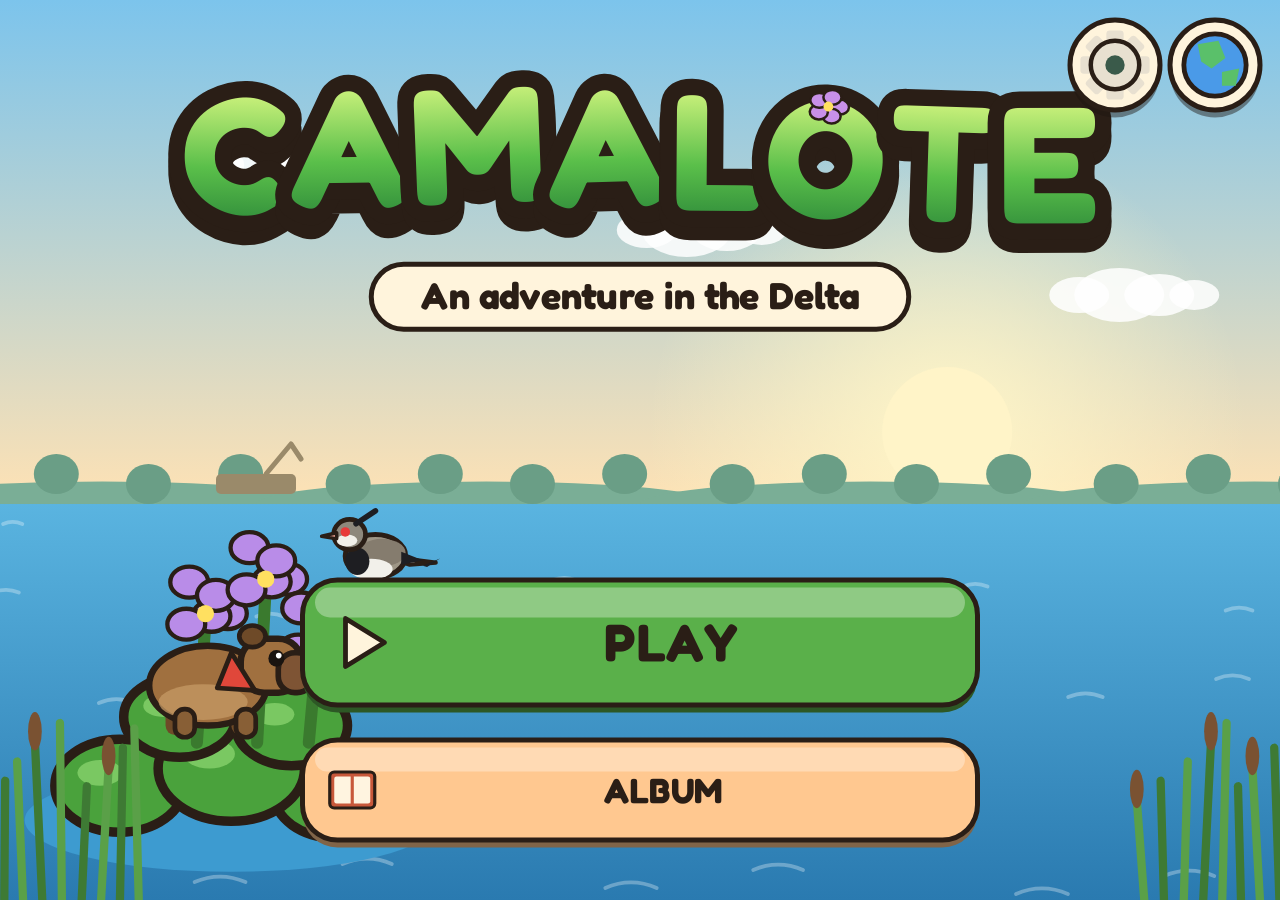
==== camalote/camalote.html @ 14b83254 "CAMALOTE: aventura vista desde arriba en vectorial (3 capítulos, jefes, puzzles, 9 figuritas, 13 idi" ====
<!doctype html>
<html lang="es">
<head>
<meta charset="utf-8">
<meta name="viewport" content="width=device-width,initial-scale=1,maximum-scale=1,user-scalable=no,viewport-fit=cover">
<meta name="theme-color" content="#1e3a2e">
<title>CAMALOTE</title>
<style>
@font-face{font-family:'Fredoka';font-weight:500;font-style:normal;src:url([data-uri]) format('woff2')}
@font-face{font-family:'Fredoka';font-weight:700;font-style:normal;src:url([data-uri]) format('woff2')}

html,body{margin:0;height:100%;background:#1e3a2e;overflow:hidden;touch-action:none;-webkit-user-select:none;user-select:none;-webkit-tap-highlight-color:transparent;-webkit-touch-callout:none;overscroll-behavior:none}
#lienzo{position:absolute;left:0;top:0;touch-action:none;outline:none}
#carga{position:absolute;inset:0;display:flex;align-items:center;justify-content:center;flex-direction:column;color:#fff4d8;font:700 32px Fredoka,'Trebuchet MS',sans-serif;letter-spacing:2px;background:radial-gradient(#3a6a4a,#1e3a2e);text-shadow:0 3px 0 #14281e}
#carga small{color:#cfe8c8;font-size:13px;margin-top:14px;letter-spacing:0;opacity:0;transition:opacity .6s;font-weight:500;text-shadow:none}
</style>
</head>
<body>
<div id="carga">CAMALOTE<small id="aviso">Si no carga, abrilo con Chrome o Safari.</small></div>
<noscript><div style="position:absolute;inset:0;background:#1e3a2e;color:#fff;font:18px sans-serif;display:flex;align-items:center;justify-content:center">Este juego necesita JavaScript.</div></noscript>
<canvas id="lienzo"></canvas>
<script>setTimeout(function(){var a=document.getElementById('aviso');if(a)a.style.opacity=1},7000)</script>
<script>(function(){'use strict';
// CAMALOTE — base: tamaños, azar con semilla, guardado, números, colores e idioma
const JUEGO = 'camalote';
const PARAM = new URLSearchParams(location.search);
const PRUEBA = PARAM.has('prueba');
let W = 360, H = 640, K = 1, DPR = 1;   // unidades lógicas (360 del lado corto) y píxeles reales por unidad

const clamp = (v, a, b) => (v < a ? a : v > b ? b : v);
const lerp = (a, b, t) => a + (b - a) * t;
const suave = t => { t = clamp(t, 0, 1); return t * t * (3 - 2 * t); };
const rebote = t => { const c = 1.70158; t -= 1; return 1 + (c + 1) * t * t * t + c * t * t; };

function rngSemilla(s) {
  let a = (s >>> 0) || 1;
  return function () {
    a = (a + 0x6D2B79F5) | 0;
    let t = Math.imul(a ^ (a >>> 15), 1 | a);
    t = (t + Math.imul(t ^ (t >>> 7), 61 | t)) ^ t;
    return ((t ^ (t >>> 14)) >>> 0) / 4294967296;
  };
}
function hashTxt(s) { let h = 2166136261; for (let i = 0; i < s.length; i++) { h ^= s.charCodeAt(i); h = Math.imul(h, 16777619); } return h >>> 0; }
function hoy(d) { d = d || new Date(); return d.getFullYear() * 10000 + (d.getMonth() + 1) * 100 + d.getDate(); }
function ayer() { const d = new Date(); d.setDate(d.getDate() - 1); return hoy(d); }
// azar solo para lo que se ve (la simulación usa semillas)
const vis = Math.random;
const rnd = (a, b) => a + vis() * (b - a);
const rndI = (a, b) => Math.floor(rnd(a, b + 1));

const Guardado = {
  leer(k, def) { try { const v = localStorage.getItem(JUEGO + '.' + k); return v == null ? def : JSON.parse(v); } catch (e) { return def; } },
  escribir(k, v) { try { localStorage.setItem(JUEGO + '.' + k, JSON.stringify(v)); } catch (e) { } },
  borrar(k) { try { localStorage.removeItem(JUEGO + '.' + k); } catch (e) { } },
};

// ---------- números ----------
function fmtT(s) { s = Math.max(0, Math.floor(s)); const h = Math.floor(s / 3600), m = Math.floor(s % 3600 / 60), x = s % 60; return (h ? h + ':' + String(m).padStart(2, '0') : String(m)) + ':' + String(x).padStart(2, '0'); }

// ---------- colores ----------
const _rgb = new Map();
function hexRgb(h) {
  let c = _rgb.get(h);
  if (!c) { const n = parseInt(h.slice(1), 16); c = [n >> 16 & 255, n >> 8 & 255, n & 255]; _rgb.set(h, c); }
  return c;
}
function rgbHex(c) { return '#' + c.map(v => clamp(Math.round(v), 0, 255).toString(16).padStart(2, '0')).join(''); }
function mezcla(a, b, t) { const x = hexRgb(a), y = hexRgb(b); return rgbHex([lerp(x[0], y[0], t), lerp(x[1], y[1], t), lerp(x[2], y[2], t)]); }
function rgba(h, a) { const c = hexRgb(h); return 'rgba(' + c[0] + ',' + c[1] + ',' + c[2] + ',' + a + ')'; }
function mult(a, b) { const x = hexRgb(a), y = hexRgb(b); return rgbHex([x[0] * y[0] / 255, x[1] * y[1] / 255, x[2] * y[2] / 255]); }

// ---------- idiomas ----------
const IDIOMAS = [
  ['es', 'Español (Argentina)'], ['es-MX', 'Español (México)'], ['en', 'English'], ['pt', 'Português (Brasil)'],
  ['ar', 'العربية'], ['id', 'Bahasa Indonesia'], ['ms', 'Bahasa Melayu'], ['fil', 'Filipino'],
  ['tr', 'Türkçe'], ['ur', 'اردو'], ['th', 'ไทย'], ['my', 'မြန်မာ'], ['ja', '日本語'],
];
const TXT = {};
let IDIOMA = 'es';
function tr(k) {
  let s = (TXT[IDIOMA] && TXT[IDIOMA][k]);
  if (s == null) s = TXT.en && TXT.en[k];
  if (s == null) s = TXT.es[k];
  if (s == null) return k;
  if (arguments.length > 1) { const a = arguments; s = s.replace(/\{(\d)\}/g, (m, i) => a[+i + 1]); }
  return s;
}
function idiomaInicial(g) {
  if (g && TXT[g]) return g;
  const ls = navigator.languages && navigator.languages.length ? navigator.languages : [navigator.language || 'en'];
  for (const l0 of ls) {
    const [a, b] = String(l0 || '').toLowerCase().split('-');
    if (a === 'es') return b === 'ar' || b === 'uy' || b === 'py' ? 'es' : 'es-MX';
    if (a === 'pt') return 'pt';
    if (a === 'tl' || a === 'fil') return 'fil';
    if (a === 'in' || a === 'id') return 'id';
    if (['en', 'ar', 'ms', 'tr', 'ur', 'th', 'my', 'ja'].includes(a)) return a;
  }
  return 'en';
}
const esRTL = () => IDIOMA === 'ar' || IDIOMA === 'ur';

// CAMALOTE — textos en 13 idiomas (es-MX y los demás se arman sobre el español de Argentina)
TXT.es = {
  subtitulo: 'Una aventura en el Delta', jugar: 'JUGAR', continuar: 'SEGUIR LA PARTIDA', nueva: 'NUEVA PARTIDA', album: 'ÁLBUM',
  borrarSeguro: '¿Empezar de cero? Se borra la partida (el álbum queda).', si: 'SÍ', no: 'NO',
  pausa: 'PAUSA', seguir: 'SEGUIR', opciones: 'OPCIONES', controles: 'CONTROLES', controlesEt: 'Controles', menu: 'MENÚ', volver: 'VOLVER',
  musica: 'Música', sonido: 'Sonido', vibrar: 'Vibrar', idioma: 'Idioma', editar: 'EDITAR',
  teclas: 'Flechas: mover · X: embestir · Z: hablar · C: silbato · V: boleadoras · Esc: pausa',
  arrastra: 'Arrastrá un botón para moverlo', tocaUno: 'Tocá un botón para cambiar tamaño y opacidad', probaHint: 'Probá los controles: Pancho te hace caso',
  probaAca: 'PROBÁ ACÁ', probar: 'PROBAR', acomodar: 'ACOMODAR', restablecer: 'RESTABLECER', listo: 'LISTO',
  pFlotante: 'Palanca libre', pFija: 'Palanca fija', pCruz: 'Cruz', zurdo: 'Zurdo', tamano: 'Tamaño', opacidad: 'Opacidad',
  ctl_joy: 'Mover', ctl_A: 'Acción', ctl_B: 'Embestida', ctl_C: 'Silbato', ctl_D: 'Boleadoras',
  capitulo: 'CAPÍTULO {0}', cap1: 'Las Islas', cap2: 'Delta Dorado', cap3: 'La Draga',
  tocar: 'Tocá para seguir', saltar: 'SALTAR', guardado: 'Partida guardada junto al fogón', desmayo: '¡Uf! Pancho se repuso',
  conseguiste: '¡CONSEGUISTE!', nuevaFigu: '¡FIGURITA NUEVA!', figusN: 'Figuritas: {0} de 9',
  fin: 'FIN', gracias: '¡Gracias por jugar!', tiempo: 'Tiempo', reservaCartel: 'RESERVA NATURAL',
  n_abuela: 'Abuela Chola', n_tereso: 'Tereso', n_yaca: 'Yacaré Ramón', n_mosquita: 'Mosquita Reina', n_cemento: 'Don Cemento',
  n_rosa: 'Rosa', n_mulita: 'Doña Mulita', n_coati: 'Coco', n_nutria: 'Nina', n_ciervo: 'Don Ciervo', n_lola: 'Lola', n_pancho: 'Pancho', n_cartel: 'Cartel',
  n_cortacesped: 'Cortacésped 3000', n_draga: 'La Draga',
  i_silbato: 'Silbato de Tereso', i_silbato_d: 'Aturde a los bichos y despierta estatuas.',
  i_boleadoras: 'Boleadoras', i_boleadoras_d: 'Tiralas lejos: botones, candados y bichos.',
  i_boina: 'Boina negra', i_boina_d: 'Huele a río. ¿De quién será?',
  i_llave: 'Llave del portón', i_llave_d: 'Abre la puerta del candado.',
  i_corazon: 'Corazón entero', i_corazon_d: 'Un corazón más, para siempre.',
  f_carpincho: 'Carpincho', f_carpincho_d: 'El roedor más grande del mundo. Aguanta varios minutos bajo el agua.',
  f_tero: 'Tero', f_tero_d: 'Grita "¡teru teru!" para cuidar su nido. Tiene espolones en las alas.',
  f_yacare: 'Yacaré overo', f_yacare_d: 'Vive en los esteros. Las crías chillan desde adentro del huevo para avisar que nacen.',
  f_mulita: 'Mulita', f_mulita_d: 'Un armadillo chiquito. Sus crías nacen todas idénticas, como fotocopias.',
  f_hornero: 'Hornero', f_hornero_d: 'Hace su nido de barro con forma de horno. Es el ave nacional argentina.',
  f_coati: 'Coatí', f_coati_d: 'Usa la cola para equilibrarse al trepar. Las hembras andan en bandas grandes.',
  f_camalote: 'Camalote', f_camalote_d: 'Planta flotante del Paraná. En las crecidas viaja río abajo, a veces con animales arriba.',
  f_nutria: 'Coipo (nutria)', f_nutria_d: 'Tiene los dientes naranjas: el hierro que tienen los hace más duros.',
  f_ciervo: 'Ciervo de los pantanos', f_ciervo_d: 'El ciervo más grande de Sudamérica. Sus pezuñas se abren para no hundirse en el barro.',
  o_c1a: 'Cruzá la correntada y seguí al sur', o_c1b: '¡Espantá a los mosquitos!', o_c1c: 'Despertá las estatuas de tero', o_c1f: 'Seguí hacia el sur',
  o_c1d: 'Buscá la boina del yacaré', o_c1e: 'Cruzá el estero hasta la isla del sur',
  o_c2a: 'Colate en el country', o_c2b: 'Pegale al botón del lago', o_c2f: 'Buscá ayuda en el barrio', o_c2c: 'Llevale 3 bolas de barro a Rosa',
  o_c2d: 'Cruzá el puente de Rosa', o_c2e: 'Abrí el portón con la llave', o_c3a: 'Rescatá a Lola de la draga',
  h_o_c1a: 'Empujá el tronco al agua y tenés puente. Y al portón, una piedra en la placa.',
  h_o_c1b: '¡Embestilos! Con una embestida caen redondos.',
  h_o_c1c: 'Parate entre las dos estatuas y tocá el silbato.',
  h_o_c1f: 'El yacaré del puente sabe cómo cruzar el río.',
  h_o_c1d: 'La boina quedó al este, entre las zarzas. Embestí las zarzas para abrirte paso.',
  h_o_c1e: 'Cruzá nadando. Si te muerde una piraña, ¡embestila!',
  h_o_c2a: 'Algo se mueve en una jaula al este de la cancha... ¿una mulita?',
  h_o_c2b: 'El botón está en el medio del lago. Miralo y tirá las boleadoras.',
  h_o_c2f: 'En el barrio vive una hornera que sabe hacer puentes.',
  h_o_c2c: 'El pozo de barro está al este, entre los cajones. Agarrá barro y llevaselo.',
  h_o_c2d: 'El puente quedó al sur del nido de Rosa.',
  h_o_c2e: 'La puerta del candado está al sur del corral.',
  h_o_c3a: 'La cerca eléctrica se apaga con un botón: tirale a través de los cables. Y empujá cajones a las placas.',
  cTronco: 'Tronco al agua = puente. Firma: un castor que nunca vino.',
  cPlaca: 'Portón de placa. Algo pesado arriba y se abre.',
  cEstatuas: 'Los teros de piedra duermen. Dicen que un silbido los despierta.',
  cJefe1: 'ESTERO DE LA MOSQUITA REINA. No traer sangre dulce.',
  cCountry: 'DELTA DORADO. Barrio cerrado. Prohibido: carpinchos, teros y alegría.',
  cGolf: 'Botón de emergencia del lago. Solo golfistas con puntería.',
  cJefe2: 'Cancha de práctica de Don Cemento. Peligro: cortacésped gigante.',
  cDraga: 'CEMENTO S.A. Prohibido pasar. Prohibido mirar. Prohibido opinar.',
  cPlacas3: 'Dos placas, dos cajones. Matemática de chatarra.',
  d_c1_abu1: 'Pancho, querido... Tereso, el tero, vio el camalote de Lola ir para el sur.',
  d_c1_abu2: 'Andá a buscarla. Pero ojo, que la crecida dejó todo patas para arriba.',
  d_c1_abu3: 'Embestí lo que estorbe y, si te cansás, sentate en un fogón. ¡Traela de vuelta!',
  d_c1_abu4: '¿Qué hacés acá todavía? ¡Lola te necesita! Y abrigate.',
  d_c1_ter1: '¡TERU TERU! ¡Socorro! ¡Mosquitos del tamaño de un mate!',
  d_c1_ter2: '¡Gracias, carpincho! Soy Tereso, guardián del pajonal. Tomá, mi silbato de la suerte.',
  d_c1_ter3: 'Vi a tu hermana en un camalote, río abajo. ¡Te acompaño! Si te perdés, tocá la bandera.',
  d_c1_ter4: '¡Cuando se clave en el barro, embestila! ¡TERU!',
  d_c1_ter5: '¡La Reina se fue zumbando bajito! Y mirá: una flor del pelo de Lola. Va para el country.',
  d_c1_yac1: 'Alto ahí. Este puente lo cuido yo, Yacaré Ramón. Peaje: un sombrero.',
  d_c1_yac2: 'La crecida se llevó mi boina. Sin boina no soy nadie. Quedó entre las zarzas del este.',
  d_c1_yac3: '¡Mi boina! Me queda pintada. Pasá, pasá. Y cuidado: en el estero manda la Mosquita Reina.',
  d_c1_yac4: 'Con boina me siento otro yacaré. Más elegante, más yacaré.',
  d_c1_mos1: '¡Bzzzz! ¡Un carpincho gordito! Con vos tengo para todo el verano.',
  d_c2_ter1: '¿Delta Dorado? Esto antes era humedal. Don Cemento lo rellenó y le puso cancha de golf.',
  d_c2_ter2: '¡Hacé que choque contra algo! Cuando quede mareado, ¡embestilo!',
  d_c2_ter3: '¡Es Lola! Viene del río grande, donde trabaja la draga. ¡Vamos!',
  d_c2_mul1: '¡Psst! Los guardias de Cemento me encerraron por cavar en el green. Pisá las dos placas y salgo.',
  d_c2_mul2: '¡Libre! Soy Doña Mulita. Tomá las boleadoras de mi abuelo. Probalas con el botón del lago.',
  d_c2_mul3: 'Cavar es mi pasión. Lo de Cemento es tapar.',
  d_c2_ros1: '¡Ay, mi casita! Las máquinas de Cemento me tiraron el nido.',
  d_c2_ros2: 'Soy Rosa, hornera de ley. Traeme tres bolas de barro del pozo y te armo un puente.',
  d_c2_ros3: 'Barro, querido. Del pozo del este, al lado de los cajones.',
  d_c2_rosF: '¡Eso! Faltan {0}.',
  d_c2_ros4: '¡Quedó un nido de revista! Y con lo que sobró te hice un puente. ¡Andá!',
  d_c2_ros5: 'Los horneros siempre volvemos a construir.',
  d_c2_coa1: '¿La llave del portón? ¡Si la querés, atrapame! Jijiji.',
  d_c2_coa2: '¡Bueno, bueno, me rindo! Tomá la llave. Era para hacerme el interesante.',
  d_c2_coa3: 'Los coatíes andamos en banda, pero yo soy solista.',
  d_c2_cem1: '¡Un carpincho en MI green! ¡Cortacésped 3000, emparejame a este peludo!',
  d_c2_lol1: '(a lo lejos) ¡Panchooo! ¡Estoy en la draga! ¡Apurate, que acá huele a gasoil!',
  d_c3_ter1: 'Ahí está la draga de Cemento. Hay que cruzar las chatas. Ojo con los drones.',
  d_c3_jau: '¡Pegale al candado con algo! ¡Rápido, antes de que vuelvan los drones!',
  d_c3_nut1: '¡Gracias! Soy Nina. Cemento nos quería llevar a un zoológico de lujo. Tomá, de recuerdo.',
  d_c3_nut2: 'La cerca eléctrica tiene un botón del otro lado. Tirale a través de los cables.',
  d_c3_cie1: 'Cemento quería mis cuernos para su living. ¡Gracias, pibe! Llevate esto.',
  d_c3_cie2: 'Lola está en la jaula de la draga. Pegale al motor cuando se abra.',
  d_c3_cem1: '¡Otra vez vos! Esta draga ya se tragó la arena de cien islas. Una más, una menos...',
  d_c3_cem2: '¡Y tu hermanita va a ser la mascota de mi próximo barrio: Isla Cemento!',
  d_c3_lol1: '¡Pancho! ¡El motor brilla cuando se abre! ¡Dale duro!',
  d_pista: '¡TERU TERU! {0}',
  p1: 'Esa noche llovió como nunca en el Delta. La abuela Chola contaba cuentos para que nadie tuviera miedo.',
  p2: '—Pancho, ¿y si el río nos lleva? —preguntó Lola. —Nah —dijo él—, el río nos quiere.',
  p3: 'Pero a la madrugada el agua subió y subió... y un camalote se llevó a Lola, dormida, río abajo.',
  p4: '—¡Lolaaa! A lo lejos brillaba una luz amarilla: la draga de Don Cemento, que se lleva todo.',
  p5: 'A la mañana, Pancho se ató la bandana. Iba a traer a su hermana de vuelta. Costara lo que costara.',
  f1: 'La draga se hundió en el barro con un "glup" enorme. Don Cemento quedó flotando, abrazado a su casco.',
  f2: '—¡Auxilio, no sé nadar! Pancho lo miró... y lo empujó hasta la orilla. Los carpinchos no dejan a nadie en el agua.',
  f3: '—¡Sabía que ibas a venir! —dijo Lola. Tereso lloró, aunque juró que era la lluvia.',
  f4: 'Medio avergonzado, Don Cemento devolvió las tierras. Delta Dorado volvió a ser humedal.',
  f5: 'La abuela Chola hizo tortas fritas para todos. Hasta para Cemento, que las pidió con dulce de leche.',
  f6: 'Y así el Delta volvió a ser de quienes lo cuidan.',
};
TXT['es-MX'] = Object.assign({}, TXT.es, {
  borrarSeguro: '¿Empezar de cero? Se borra la partida (el álbum se queda).',
  teclas: 'Flechas: moverte · X: embestir · Z: hablar · C: silbato · V: boleadoras · Esc: pausa',
  arrastra: 'Arrastra un botón para moverlo', tocaUno: 'Toca un botón para cambiar tamaño y opacidad', probaHint: 'Prueba los controles: Pancho te hace caso',
  probaAca: 'PRUEBA AQUÍ', tocar: 'Toca para seguir', guardado: 'Partida guardada junto a la fogata', nuevaFigu: '¡ESTAMPA NUEVA!', figusN: 'Estampas: {0} de 9',
  i_boleadoras_d: 'Lánzalas lejos: botones, candados y bichos.', i_boina_d: 'Huele a río. ¿De quién será?',
  f_carpincho: 'Capibara', f_carpincho_d: 'El roedor más grande del mundo. Aguanta varios minutos bajo el agua.',
  f_coati_d: 'Usa la cola para equilibrarse al trepar. Las hembras andan en grupos grandes.',
  f_mulita_d: 'Un armadillo pequeño. Sus crías nacen todas idénticas, como fotocopias.',
  o_c1a: 'Cruza la corriente y sigue al sur', o_c1b: '¡Espanta a los mosquitos!', o_c1c: 'Despierta las estatuas de tero', o_c1f: 'Sigue hacia el sur',
  o_c1d: 'Busca la boina del yacaré', o_c1e: 'Cruza el estero hasta la isla del sur',
  o_c2a: 'Métete al fraccionamiento', o_c2b: 'Pégale al botón del lago', o_c2f: 'Busca ayuda en el barrio', o_c2c: 'Llévale 3 bolas de lodo a Rosa',
  o_c2d: 'Cruza el puente de Rosa', o_c2e: 'Abre el portón con la llave', o_c3a: 'Rescata a Lola de la draga',
  h_o_c1a: 'Empuja el tronco al agua y tienes puente. Y para el portón, una piedra en la placa.',
  h_o_c1b: '¡Embístelos! Con una embestida caen redondos.', h_o_c1c: 'Párate entre las dos estatuas y toca el silbato.',
  h_o_c1f: 'El yacaré del puente sabe cómo cruzar el río.', h_o_c1d: 'La boina quedó al este, entre las zarzas. Embiste las zarzas para abrirte paso.',
  h_o_c1e: 'Cruza nadando. Si te muerde una piraña, ¡embístela!', h_o_c2a: 'Algo se mueve en una jaula al este de la cancha... ¿una mulita?',
  h_o_c2b: 'El botón está en medio del lago. Míralo y lanza las boleadoras.', h_o_c2f: 'En el barrio vive una hornera que sabe hacer puentes.',
  h_o_c2c: 'El pozo de lodo está al este, entre las cajas. Toma lodo y llévaselo.', h_o_c2d: 'El puente quedó al sur del nido de Rosa.',
  h_o_c2e: 'La puerta del candado está al sur del corral.', h_o_c3a: 'La cerca eléctrica se apaga con un botón: lánzale entre los cables. Y empuja cajas a las placas.',
  cCountry: 'DELTA DORADO. Fraccionamiento privado. Prohibido: capibaras, teros y alegría.',
  d_c1_abu1: 'Pancho, querido... Tereso, el tero, vio el camalote de Lola irse al sur.',
  d_c1_abu2: 'Ve a buscarla. Pero ojo, que la creciente dejó todo patas arriba.',
  d_c1_abu3: 'Embiste lo que estorbe y, si te cansas, siéntate junto a una fogata. ¡Tráela de vuelta!',
  d_c1_abu4: '¿Qué haces aquí todavía? ¡Lola te necesita! Y abrígate.',
  d_c1_ter1: '¡TERU TERU! ¡Auxilio! ¡Mosquitos del tamaño de un jarrito!',
  d_c1_ter2: '¡Gracias, capibara! Soy Tereso, guardián del pastizal. Toma, mi silbato de la suerte.',
  d_c1_ter3: 'Vi a tu hermana en un camalote, río abajo. ¡Te acompaño! Si te pierdes, toca la bandera.',
  d_c1_ter4: '¡Cuando se clave en el lodo, embístela! ¡TERU!',
  d_c1_ter5: '¡La Reina se fue zumbando bajito! Y mira: una flor del pelo de Lola. Va hacia el fraccionamiento.',
  d_c1_yac1: 'Alto ahí. Este puente lo cuido yo, Yacaré Ramón. Cuota: un sombrero.',
  d_c1_yac2: 'La creciente se llevó mi boina. Sin boina no soy nadie. Quedó entre las zarzas del este.',
  d_c1_yac3: '¡Mi boina! Me queda perfecta. Pasa, pasa. Y cuidado: en el estero manda la Mosquita Reina.',
  d_c1_mos1: '¡Bzzzz! ¡Una capibara gordita! Contigo tengo para todo el verano.',
  d_c2_ter1: '¿Delta Dorado? Esto antes era humedal. Don Cemento lo rellenó y le puso campo de golf.',
  d_c2_ter2: '¡Haz que choque contra algo! Cuando quede mareada, ¡embístela!',
  d_c2_mul1: '¡Psst! Los guardias de Cemento me encerraron por escarbar en el green. Pisa las dos placas y salgo.',
  d_c2_mul2: '¡Libre! Soy Doña Mulita. Toma las boleadoras de mi abuelo. Pruébalas con el botón del lago.',
  d_c2_ros2: 'Soy Rosa, hornera de verdad. Tráeme tres bolas de lodo del pozo y te armo un puente.',
  d_c2_ros3: 'Lodo, querido. Del pozo del este, junto a las cajas.',
  d_c2_ros4: '¡Quedó un nido de revista! Y con lo que sobró te hice un puente. ¡Ve!',
  d_c2_coa1: '¿La llave del portón? ¡Si la quieres, atrápame! Jijiji.',
  d_c2_coa2: '¡Bueno, bueno, me rindo! Toma la llave. Era para hacerme el interesante.',
  d_c2_coa3: 'Los coatíes andamos en grupo, pero yo soy solista.',
  d_c2_cem1: '¡Una capibara en MI green! ¡Cortacésped 3000, empareja a este peludo!',
  d_c2_lol1: '(a lo lejos) ¡Panchooo! ¡Estoy en la draga! ¡Apúrate, que aquí huele a diésel!',
  d_c3_ter1: 'Ahí está la draga de Cemento. Hay que cruzar las barcazas. Ojo con los drones.',
  d_c3_jau: '¡Pégale al candado con algo! ¡Rápido, antes de que vuelvan los drones!',
  d_c3_nut1: '¡Gracias! Soy Nina. Cemento nos quería llevar a un zoológico de lujo. Toma, de recuerdo.',
  d_c3_nut2: 'La cerca eléctrica tiene un botón del otro lado. Lánzale entre los cables.',
  d_c3_cie1: 'Cemento quería mis cuernos para su sala. ¡Gracias, chamaco! Llévate esto.',
  d_c3_cie2: 'Lola está en la jaula de la draga. Pégale al motor cuando se abra.',
  d_c3_cem1: '¡Otra vez tú! Esta draga ya se tragó la arena de cien islas. Una más, una menos...',
  d_c3_cem2: '¡Y tu hermanita será la mascota de mi próximo fraccionamiento: Isla Cemento!',
  p2: '—Pancho, ¿y si el río nos lleva? —preguntó Lola. —Nah —dijo él—, el río nos quiere.',
  p3: 'Pero en la madrugada el agua subió y subió... y un camalote se llevó a Lola, dormida, río abajo.',
  f2: '—¡Auxilio, no sé nadar! Pancho lo miró... y lo empujó hasta la orilla. Las capibaras no dejan a nadie en el agua.',
  f5: 'La abuela Chola hizo buñuelos para todos. Hasta para Cemento, que los pidió con cajeta.',
});
TXT.en = {
  subtitulo: 'An adventure in the Delta', jugar: 'PLAY', continuar: 'CONTINUE', nueva: 'NEW GAME', album: 'ALBUM',
  borrarSeguro: 'Start over? Your game will be erased (the album stays).', si: 'YES', no: 'NO',
  pausa: 'PAUSED', seguir: 'RESUME', opciones: 'OPTIONS', controles: 'CONTROLS', controlesEt: 'Controls', menu: 'MENU', volver: 'BACK',
  musica: 'Music', sonido: 'Sound', vibrar: 'Vibration', idioma: 'Language', editar: 'EDIT',
  teclas: 'Arrows: move · X: charge · Z: talk · C: whistle · V: bolas · Esc: pause',
  arrastra: 'Drag a button to move it', tocaUno: 'Tap a button to change its size and opacity', probaHint: 'Try the controls: Pancho follows you',
  probaAca: 'TRY HERE', probar: 'TRY', acomodar: 'ARRANGE', restablecer: 'RESET', listo: 'DONE',
  pFlotante: 'Floating stick', pFija: 'Fixed stick', pCruz: 'D-pad', zurdo: 'Lefty', tamano: 'Size', opacidad: 'Opacity',
  ctl_joy: 'Move', ctl_A: 'Action', ctl_B: 'Charge', ctl_C: 'Whistle', ctl_D: 'Bolas',
  capitulo: 'CHAPTER {0}', cap1: 'The Islands', cap2: 'Golden Delta', cap3: 'The Dredger',
  tocar: 'Tap to continue', saltar: 'SKIP', guardado: 'Game saved by the campfire', desmayo: 'Phew! Pancho is back on his feet',
  conseguiste: 'YOU GOT IT!', nuevaFigu: 'NEW STICKER!', figusN: 'Stickers: {0} of 9',
  fin: 'THE END', gracias: 'Thanks for playing!', tiempo: 'Time', reservaCartel: 'NATURE RESERVE',
  n_abuela: 'Grandma Chola', n_tereso: 'Tereso', n_yaca: 'Ramón the Caiman', n_mosquita: 'Mosquito Queen', n_cemento: 'Mr. Cement',
  n_rosa: 'Rosa', n_mulita: 'Madam Armadillo', n_coati: 'Coco', n_nutria: 'Nina', n_ciervo: 'Sir Deer', n_lola: 'Lola', n_pancho: 'Pancho', n_cartel: 'Sign',
  n_cortacesped: 'Lawnmower 3000', n_draga: 'The Dredger',
  i_silbato: "Tereso's Whistle", i_silbato_d: 'Stuns critters and wakes up statues.',
  i_boleadoras: 'Bolas', i_boleadoras_d: 'Throw them far: buttons, padlocks and critters.',
  i_boina: 'Black beret', i_boina_d: 'Smells like river. Whose could it be?',
  i_llave: 'Gate key', i_llave_d: 'Opens the padlocked door.',
  i_corazon: 'Whole heart', i_corazon_d: 'One more heart, forever.',
  f_carpincho: 'Capybara', f_carpincho_d: "The world's largest rodent. It can stay underwater for several minutes.",
  f_tero: 'Southern lapwing', f_tero_d: 'It shouts "teru teru!" to guard its nest. It has spurs on its wings.',
  f_yacare: 'Broad-snouted caiman', f_yacare_d: 'It lives in marshes. The babies squeak from inside the egg when they are about to hatch.',
  f_mulita: 'Armadillo', f_mulita_d: 'A small armadillo. Its babies are all born identical, like photocopies.',
  f_hornero: 'Rufous hornero', f_hornero_d: "It builds an oven-shaped mud nest. It is Argentina's national bird.",
  f_coati: 'Coati', f_coati_d: 'It uses its tail for balance when climbing. Females live in big groups.',
  f_camalote: 'Water hyacinth', f_camalote_d: 'A floating plant of the Paraná. In floods it drifts downstream, sometimes with animals on board.',
  f_nutria: 'Coypu', f_nutria_d: 'Its teeth are orange: the iron in them makes them harder.',
  f_ciervo: 'Marsh deer', f_ciervo_d: "South America's largest deer. Its hooves spread apart so it won't sink in the mud.",
  o_c1a: 'Cross the rapids and head south', o_c1b: 'Shoo the mosquitoes!', o_c1c: 'Wake up the lapwing statues', o_c1f: 'Keep heading south',
  o_c1d: "Find the caiman's beret", o_c1e: 'Cross the marsh to the southern island',
  o_c2a: 'Sneak into the gated community', o_c2b: 'Hit the button in the pond', o_c2f: 'Look for help in the neighborhood', o_c2c: 'Bring Rosa 3 mud balls',
  o_c2d: "Cross Rosa's bridge", o_c2e: 'Open the gate with the key', o_c3a: 'Rescue Lola from the dredger',
  h_o_c1a: 'Push the log into the water and you have a bridge. For the gate, a rock on the plate.',
  h_o_c1b: 'Charge them! One charge knocks them out.', h_o_c1c: 'Stand between the two statues and blow the whistle.',
  h_o_c1f: 'The caiman at the bridge knows how to cross the river.', h_o_c1d: 'The beret is to the east, among the brambles. Charge the brambles to get through.',
  h_o_c1e: 'Swim across. If a piranha bites you, charge it!', h_o_c2a: "Something is moving in a cage east of the golf course... an armadillo?",
  h_o_c2b: 'The button is in the middle of the pond. Face it and throw the bolas.', h_o_c2f: 'An ovenbird who knows how to build bridges lives in the neighborhood.',
  h_o_c2c: 'The mud pit is to the east, by the crates. Grab some mud and bring it to her.', h_o_c2d: "The bridge is south of Rosa's nest.",
  h_o_c2e: 'The padlocked door is south of the pen.', h_o_c3a: 'A button turns off the electric fence: throw through the wires. And push crates onto the plates.',
  cTronco: 'Log in water = bridge. Signed: a beaver who never showed up.',
  cPlaca: 'Plate gate. Put something heavy on it and it opens.',
  cEstatuas: 'The stone lapwings are asleep. They say a whistle wakes them up.',
  cJefe1: 'MOSQUITO QUEEN MARSH. Do not bring sweet blood.',
  cCountry: 'GOLDEN DELTA. Gated community. Forbidden: capybaras, lapwings and fun.',
  cGolf: 'Pond emergency button. Only for golfers with good aim.',
  cJefe2: "Mr. Cement's practice green. Danger: giant lawnmower.",
  cDraga: 'CEMENT INC. No trespassing. No looking. No opinions.',
  cPlacas3: 'Two plates, two crates. Scrap-metal math.',
  d_c1_abu1: 'Pancho, dear... Tereso the lapwing saw Lola\'s raft drift south.',
  d_c1_abu2: 'Go find her. But careful, the flood turned everything upside down.',
  d_c1_abu3: 'Charge whatever is in your way, and if you get tired, rest by a campfire. Bring her back!',
  d_c1_abu4: 'Are you still here? Lola needs you! And wear a scarf.',
  d_c1_ter1: 'TERU TERU! Help! Mosquitoes the size of teacups!',
  d_c1_ter2: "Thanks, capybara! I'm Tereso, guardian of the grasslands. Here, my lucky whistle.",
  d_c1_ter3: "I saw your sister on a floating raft, downstream. I'm coming with you! If you get lost, tap the flag.",
  d_c1_ter4: 'When she gets stuck in the mud, charge her! TERU!',
  d_c1_ter5: "The Queen buzzed off! And look: a flower from Lola's hair. She went toward the gated community.",
  d_c1_yac1: 'Hold it. I guard this bridge, Ramón the Caiman. Toll: one hat.',
  d_c1_yac2: "The flood took my beret. Without it I'm nobody. It ended up in the eastern brambles.",
  d_c1_yac3: 'My beret! It fits perfectly. Go ahead, go ahead. And beware: the Mosquito Queen rules the marsh.',
  d_c1_yac4: 'With a beret I feel like a new caiman. Classier. More caiman.',
  d_c1_mos1: 'Bzzzz! A chubby capybara! You will feed me all summer.',
  d_c2_ter1: 'Golden Delta? This used to be wetland. Mr. Cement filled it in and built a golf course.',
  d_c2_ter2: "Make it crash into something! When it's dizzy, charge it!",
  d_c2_ter3: "It's Lola! It came from the big river, where the dredger works. Let's go!",
  d_c2_mul1: "Psst! Cement's guards locked me up for digging on the green. Step on both plates and I'm out.",
  d_c2_mul2: "Free! I'm Madam Armadillo. Take my grandpa's bolas. Try them on the pond button.",
  d_c2_mul3: 'Digging is my passion. Cement is all about covering up.',
  d_c2_ros1: "Oh, my little house! Cement's machines knocked down my nest.",
  d_c2_ros2: "I'm Rosa, a true ovenbird. Bring me three mud balls from the pit and I'll build you a bridge.",
  d_c2_ros3: 'Mud, dear. From the pit to the east, next to the crates.',
  d_c2_rosF: 'That\'s it! {0} more to go.',
  d_c2_ros4: 'A nest worthy of a magazine! And with the leftovers I made you a bridge. Go!',
  d_c2_ros5: 'We ovenbirds always build again.',
  d_c2_coa1: 'The gate key? If you want it, catch me! Hee hee.',
  d_c2_coa2: 'Okay, okay, I give up! Here is the key. I was just playing hard to get.',
  d_c2_coa3: 'Coatis travel in bands, but I am a solo act.',
  d_c2_cem1: 'A capybara on MY green! Lawnmower 3000, trim this furball!',
  d_c2_lol1: "(far away) Panchooo! I'm on the dredger! Hurry, it smells like diesel here!",
  d_c3_ter1: "There's Cement's dredger. We have to cross the barges. Watch out for the drones.",
  d_c3_jau: 'Hit the padlock with something! Quick, before the drones come back!',
  d_c3_nut1: "Thank you! I'm Nina. Cement wanted to send us to a luxury zoo. Here, a souvenir.",
  d_c3_nut2: 'The electric fence has a button on the other side. Throw through the wires.',
  d_c3_cie1: 'Cement wanted my antlers for his living room. Thanks, kid! Take this.',
  d_c3_cie2: "Lola is in the dredger's cage. Hit the engine when it opens.",
  d_c3_cem1: 'You again! This dredger has swallowed the sand of a hundred islands. One more, one less...',
  d_c3_cem2: 'And your little sister will be the mascot of my next development: Cement Island!',
  d_c3_lol1: 'Pancho! The engine glows when it opens! Hit it hard!',
  d_pista: 'TERU TERU! {0}',
  p1: 'That night it rained like never before in the Delta. Grandma Chola told stories so nobody would be scared.',
  p2: '"Pancho, what if the river takes us?" Lola asked. "Nah," he said, "the river loves us."',
  p3: 'But at dawn the water rose and rose... and a floating raft of water hyacinth carried Lola, asleep, downstream.',
  p4: '"Lolaaa!" In the distance a yellow light was shining: the dredger of Mr. Cement, who takes everything.',
  p5: 'In the morning, Pancho tied on his bandana. He would bring his sister back. Whatever it took.',
  f1: 'The dredger sank into the mud with a huge "gulp". Mr. Cement was left floating, hugging his helmet.',
  f2: '"Help, I can\'t swim!" Pancho looked at him... and pushed him to the shore. Capybaras never leave anyone in the water.',
  f3: '"I knew you would come!" said Lola. Tereso cried, although he swore it was the rain.',
  f4: 'A bit ashamed, Mr. Cement gave the land back. Golden Delta became a wetland again.',
  f5: 'Grandma Chola made fried dough for everyone. Even for Cement, who asked for his with caramel.',
  f6: 'And so the Delta belonged once again to those who take care of it.',
};
TXT.pt = {
  subtitulo: 'Uma aventura no Delta', jugar: 'JOGAR', continuar: 'CONTINUAR', nueva: 'NOVO JOGO', album: 'ÁLBUM',
  borrarSeguro: 'Começar do zero? O jogo será apagado (o álbum fica).', si: 'SIM', no: 'NÃO',
  pausa: 'PAUSA', seguir: 'CONTINUAR', opciones: 'OPÇÕES', controles: 'CONTROLES', controlesEt: 'Controles', menu: 'MENU', volver: 'VOLTAR',
  musica: 'Música', sonido: 'Som', vibrar: 'Vibrar', idioma: 'Idioma', editar: 'EDITAR',
  teclas: 'Setas: mover · X: investida · Z: falar · C: apito · V: boleadeiras · Esc: pausa',
  arrastra: 'Arraste um botão para movê-lo', tocaUno: 'Toque num botão para mudar tamanho e opacidade', probaHint: 'Teste os controles: o Pancho obedece',
  probaAca: 'TESTE AQUI', probar: 'TESTAR', acomodar: 'ARRUMAR', restablecer: 'RESTAURAR', listo: 'PRONTO',
  pFlotante: 'Alavanca livre', pFija: 'Alavanca fixa', pCruz: 'Cruz', zurdo: 'Canhoto', tamano: 'Tamanho', opacidad: 'Opacidade',
  ctl_joy: 'Mover', ctl_A: 'Ação', ctl_B: 'Investida', ctl_C: 'Apito', ctl_D: 'Boleadeiras',
  capitulo: 'CAPÍTULO {0}', cap1: 'As Ilhas', cap2: 'Delta Dourado', cap3: 'A Draga',
  tocar: 'Toque para continuar', saltar: 'PULAR', guardado: 'Jogo salvo junto à fogueira', desmayo: 'Ufa! O Pancho se recuperou',
  conseguiste: 'VOCÊ GANHOU!', nuevaFigu: 'FIGURINHA NOVA!', figusN: 'Figurinhas: {0} de 9',
  fin: 'FIM', gracias: 'Obrigado por jogar!', tiempo: 'Tempo', reservaCartel: 'RESERVA NATURAL',
  n_abuela: 'Vovó Chola', n_tereso: 'Tereso', n_yaca: 'Jacaré Ramón', n_mosquita: 'Rainha Mosquita', n_cemento: 'Seu Cimento',
  n_rosa: 'Rosa', n_mulita: 'Dona Tatu', n_coati: 'Coco', n_nutria: 'Nina', n_ciervo: 'Seu Cervo', n_lola: 'Lola', n_pancho: 'Pancho', n_cartel: 'Placa',
  n_cortacesped: 'Cortador 3000', n_draga: 'A Draga',
  i_silbato: 'Apito do Tereso', i_silbato_d: 'Atordoa os bichos e acorda estátuas.',
  i_boleadoras: 'Boleadeiras', i_boleadoras_d: 'Jogue longe: botões, cadeados e bichos.',
  i_boina: 'Boina preta', i_boina_d: 'Tem cheiro de rio. De quem será?',
  i_llave: 'Chave do portão', i_llave_d: 'Abre a porta do cadeado.',
  i_corazon: 'Coração inteiro', i_corazon_d: 'Mais um coração, para sempre.',
  f_carpincho: 'Capivara', f_carpincho_d: 'O maior roedor do mundo. Aguenta vários minutos debaixo d\'água.',
  f_tero: 'Quero-quero', f_tero_d: 'Grita "quero-quero!" para proteger o ninho. Tem esporões nas asas.',
  f_yacare: 'Jacaré de papo amarelo', f_yacare_d: 'Vive nos banhados. Os filhotes chiam de dentro do ovo quando vão nascer.',
  f_mulita: 'Tatu-mulita', f_mulita_d: 'Um tatu pequeno. Os filhotes nascem todos idênticos, como fotocópias.',
  f_hornero: 'João-de-barro', f_hornero_d: 'Faz o ninho de barro em forma de forno. É a ave nacional da Argentina.',
  f_coati: 'Quati', f_coati_d: 'Usa a cauda para se equilibrar ao subir. As fêmeas vivem em bandos grandes.',
  f_camalote: 'Aguapé', f_camalote_d: 'Planta flutuante do Paraná. Nas cheias desce o rio, às vezes com bichos em cima.',
  f_nutria: 'Ratão-do-banhado', f_nutria_d: 'Tem os dentes laranja: o ferro deixa eles mais duros.',
  f_ciervo: 'Cervo-do-pantanal', f_ciervo_d: 'O maior cervo da América do Sul. Os cascos se abrem para não afundar na lama.',
  o_c1a: 'Atravesse a correnteza e siga para o sul', o_c1b: 'Espante os mosquitos!', o_c1c: 'Acorde as estátuas de quero-quero', o_c1f: 'Siga para o sul',
  o_c1d: 'Ache a boina do jacaré', o_c1e: 'Atravesse o banhado até a ilha do sul',
  o_c2a: 'Entre escondido no condomínio', o_c2b: 'Acerte o botão do lago', o_c2f: 'Procure ajuda no bairro', o_c2c: 'Leve 3 bolas de barro para a Rosa',
  o_c2d: 'Atravesse a ponte da Rosa', o_c2e: 'Abra o portão com a chave', o_c3a: 'Resgate a Lola da draga',
  h_o_c1a: 'Empurre o tronco na água e pronto, uma ponte. E no portão, uma pedra na placa.',
  h_o_c1b: 'Dê uma investida! Com uma só eles caem.', h_o_c1c: 'Fique entre as duas estátuas e toque o apito.',
  h_o_c1f: 'O jacaré da ponte sabe como atravessar o rio.', h_o_c1d: 'A boina ficou no leste, entre os espinheiros. Dê investidas para abrir caminho.',
  h_o_c1e: 'Atravesse nadando. Se uma piranha morder, dê uma investida!', h_o_c2a: 'Tem algo se mexendo numa jaula a leste do campo... um tatu?',
  h_o_c2b: 'O botão está no meio do lago. Olhe para ele e jogue as boleadeiras.', h_o_c2f: 'No bairro mora uma joão-de-barro que sabe fazer pontes.',
  h_o_c2c: 'O poço de barro fica a leste, perto das caixas. Pegue barro e leve para ela.', h_o_c2d: 'A ponte ficou ao sul do ninho da Rosa.',
  h_o_c2e: 'A porta do cadeado fica ao sul do curral.', h_o_c3a: 'Um botão desliga a cerca elétrica: jogue entre os fios. E empurre caixas para as placas.',
  cTronco: 'Tronco na água = ponte. Assinado: um castor que nunca apareceu.',
  cPlaca: 'Portão de placa. Algo pesado em cima e ele abre.',
  cEstatuas: 'Os quero-queros de pedra dormem. Dizem que um apito os acorda.',
  cJefe1: 'BANHADO DA RAINHA MOSQUITA. Proibido sangue doce.',
  cCountry: 'DELTA DOURADO. Condomínio fechado. Proibido: capivaras, quero-queros e alegria.',
  cGolf: 'Botão de emergência do lago. Só para golfistas com boa mira.',
  cJefe2: 'Campo de treino do Seu Cimento. Perigo: cortador gigante.',
  cDraga: 'CIMENTO S.A. Proibido passar. Proibido olhar. Proibido opinar.',
  cPlacas3: 'Duas placas, duas caixas. Matemática de sucata.',
  d_c1_abu1: 'Pancho, querido... O Tereso, o quero-quero, viu o aguapé da Lola ir para o sul.',
  d_c1_abu2: 'Vá buscá-la. Mas cuidado, a cheia deixou tudo de pernas para o ar.',
  d_c1_abu3: 'Dê investidas no que atrapalhar e, se cansar, descanse numa fogueira. Traga ela de volta!',
  d_c1_abu4: 'Ainda está aqui? A Lola precisa de você! E se agasalhe.',
  d_c1_ter1: 'QUERO-QUERO! Socorro! Mosquitos do tamanho de uma cuia!',
  d_c1_ter2: 'Obrigado, capivara! Sou o Tereso, guardião do campo. Tome, meu apito da sorte.',
  d_c1_ter3: 'Vi sua irmã num aguapé, rio abaixo. Vou com você! Se se perder, toque na bandeira.',
  d_c1_ter4: 'Quando ela se cravar no barro, dê uma investida! QUERO!',
  d_c1_ter5: 'A Rainha fugiu zumbindo baixinho! E olhe: uma flor do cabelo da Lola. Ela foi para o condomínio.',
  d_c1_yac1: 'Alto lá. Esta ponte é minha, do Jacaré Ramón. Pedágio: um chapéu.',
  d_c1_yac2: 'A cheia levou minha boina. Sem boina não sou ninguém. Ficou nos espinheiros do leste.',
  d_c1_yac3: 'Minha boina! Ficou perfeita. Pode passar. E cuidado: no banhado manda a Rainha Mosquita.',
  d_c1_yac4: 'De boina me sinto outro jacaré. Mais elegante, mais jacaré.',
  d_c1_mos1: 'Bzzzz! Uma capivara gordinha! Com você tenho comida para o verão todo.',
  d_c2_ter1: 'Delta Dourado? Isto era um banhado. O Seu Cimento aterrou tudo e fez um campo de golfe.',
  d_c2_ter2: 'Faça ele bater em algo! Quando ficar tonto, dê uma investida!',
  d_c2_ter3: 'É a Lola! Vem do rio grande, onde a draga trabalha. Vamos!',
  d_c2_mul1: 'Psiu! Os guardas do Cimento me prenderam por cavar no gramado. Pise nas duas placas e eu saio.',
  d_c2_mul2: 'Livre! Sou a Dona Tatu. Tome as boleadeiras do meu avô. Teste no botão do lago.',
  d_c2_mul3: 'Cavar é minha paixão. A do Cimento é tapar.',
  d_c2_ros1: 'Ai, minha casinha! As máquinas do Cimento derrubaram meu ninho.',
  d_c2_ros2: 'Sou a Rosa, joão-de-barro de verdade. Traga três bolas de barro do poço e faço uma ponte.',
  d_c2_ros3: 'Barro, querido. Do poço do leste, perto das caixas.',
  d_c2_rosF: 'Isso! Faltam {0}.',
  d_c2_ros4: 'Ficou um ninho de revista! E com a sobra fiz uma ponte para você. Vá!',
  d_c2_ros5: 'Nós, joões-de-barro, sempre construímos de novo.',
  d_c2_coa1: 'A chave do portão? Se quiser, me pegue! Hihihi.',
  d_c2_coa2: 'Tá bom, tá bom, me rendo! Tome a chave. Era só charme.',
  d_c2_coa3: 'Quatis andam em bando, mas eu sou carreira solo.',
  d_c2_cem1: 'Uma capivara no MEU gramado! Cortador 3000, apare esse peludo!',
  d_c2_lol1: '(de longe) Panchooo! Estou na draga! Corre, que aqui tem cheiro de diesel!',
  d_c3_ter1: 'Lá está a draga do Cimento. Temos que atravessar as balsas. Cuidado com os drones.',
  d_c3_jau: 'Acerte o cadeado com alguma coisa! Rápido, antes que os drones voltem!',
  d_c3_nut1: 'Obrigada! Sou a Nina. O Cimento queria nos mandar para um zoológico de luxo. Tome, de lembrança.',
  d_c3_nut2: 'A cerca elétrica tem um botão do outro lado. Jogue entre os fios.',
  d_c3_cie1: 'O Cimento queria meus chifres para a sala dele. Valeu, garoto! Leve isto.',
  d_c3_cie2: 'A Lola está na jaula da draga. Acerte o motor quando ele abrir.',
  d_c3_cem1: 'Você de novo! Esta draga já engoliu a areia de cem ilhas. Uma a mais, uma a menos...',
  d_c3_cem2: 'E sua irmãzinha vai ser o mascote do meu próximo condomínio: Ilha Cimento!',
  d_c3_lol1: 'Pancho! O motor brilha quando abre! Mande ver!',
  d_pista: 'QUERO-QUERO! {0}',
  p1: 'Naquela noite choveu como nunca no Delta. A Vovó Chola contava histórias para ninguém ter medo.',
  p2: '— Pancho, e se o rio levar a gente? — perguntou Lola. — Nada — disse ele —, o rio gosta da gente.',
  p3: 'Mas de madrugada a água subiu e subiu... e um aguapé levou a Lola, dormindo, rio abaixo.',
  p4: '— Lolaaa! Ao longe brilhava uma luz amarela: a draga do Seu Cimento, que leva tudo.',
  p5: 'De manhã, o Pancho amarrou a bandana. Ia trazer a irmã de volta. Custasse o que custasse.',
  f1: 'A draga afundou no barro com um "glup" enorme. O Seu Cimento ficou boiando, abraçado no capacete.',
  f2: '— Socorro, não sei nadar! O Pancho olhou para ele... e o empurrou até a margem. Capivaras não deixam ninguém na água.',
  f3: '— Eu sabia que você vinha! — disse Lola. O Tereso chorou, mas jurou que era a chuva.',
  f4: 'Meio envergonhado, o Seu Cimento devolveu as terras. O Delta Dourado voltou a ser banhado.',
  f5: 'A Vovó Chola fez bolinhos fritos para todos. Até para o Cimento, que pediu com doce de leite.',
  f6: 'E assim o Delta voltou a ser de quem cuida dele.',
};

// CAMALOTE — textos: árabe, indonesio, malayo y filipino
TXT.ar = {
  subtitulo: 'مغامرة في الدلتا', jugar: 'العب', continuar: 'متابعة', nueva: 'لعبة جديدة', album: 'الألبوم',
  borrarSeguro: 'البدء من جديد؟ ستُمحى اللعبة (ويبقى الألبوم).', si: 'نعم', no: 'لا',
  pausa: 'إيقاف مؤقت', seguir: 'متابعة', opciones: 'الخيارات', controles: 'التحكم', controlesEt: 'التحكم', menu: 'القائمة', volver: 'رجوع',
  musica: 'الموسيقى', sonido: 'الصوت', vibrar: 'الاهتزاز', idioma: 'اللغة', editar: 'تعديل',
  teclas: 'الأسهم: تحرك · X: اندفاع · Z: تحدث · C: صفارة · V: بولا · Esc: إيقاف',
  arrastra: 'اسحب زرًا لتحريكه', tocaUno: 'المس زرًا لتغيير حجمه وشفافيته', probaHint: 'جرّب التحكم: بانتشو يطيعك',
  probaAca: 'جرّب هنا', probar: 'تجربة', acomodar: 'ترتيب', restablecer: 'استعادة', listo: 'تم',
  pFlotante: 'عصا حرة', pFija: 'عصا ثابتة', pCruz: 'أسهم', zurdo: 'أعسر', tamano: 'الحجم', opacidad: 'الشفافية',
  ctl_joy: 'تحرك', ctl_A: 'فعل', ctl_B: 'اندفاع', ctl_C: 'صفارة', ctl_D: 'بولا',
  capitulo: 'الفصل {0}', cap1: 'الجزر', cap2: 'الدلتا الذهبية', cap3: 'الحفّارة',
  tocar: 'المس للمتابعة', saltar: 'تخطٍّ', guardado: 'حُفظت اللعبة بجانب النار', desmayo: 'أوف! استعاد بانتشو قوته',
  conseguiste: 'حصلت عليه!', nuevaFigu: 'ملصق جديد!', figusN: 'الملصقات: {0} من 9',
  fin: 'النهاية', gracias: 'شكرًا على اللعب!', tiempo: 'الوقت', reservaCartel: 'محمية طبيعية',
  n_abuela: 'الجدة تشولا', n_tereso: 'تيريسو', n_yaca: 'التمساح رامون', n_mosquita: 'ملكة البعوض', n_cemento: 'السيد إسمنت',
  n_rosa: 'روزا', n_mulita: 'السيدة مدرّعة', n_coati: 'كوكو', n_nutria: 'نينا', n_ciervo: 'السيد أيّل', n_lola: 'لولا', n_pancho: 'بانتشو', n_cartel: 'لافتة',
  n_cortacesped: 'جزّازة 3000', n_draga: 'الحفّارة',
  i_silbato: 'صفارة تيريسو', i_silbato_d: 'تصعق المخلوقات وتوقظ التماثيل.',
  i_boleadoras: 'البولا', i_boleadoras_d: 'ارمها بعيدًا: أزرار وأقفال ومخلوقات.',
  i_boina: 'بيريه سوداء', i_boina_d: 'رائحتها كالنهر. لمن تكون؟',
  i_llave: 'مفتاح البوابة', i_llave_d: 'يفتح الباب المقفل.',
  i_corazon: 'قلب كامل', i_corazon_d: 'قلب إضافي، إلى الأبد.',
  f_carpincho: 'كابيبارا', f_carpincho_d: 'أكبر قارض في العالم. يستطيع البقاء تحت الماء عدة دقائق.',
  f_tero: 'الزقزاق الجنوبي', f_tero_d: 'يصيح «تيرو تيرو!» ليحمي عشه. له مهاميز في جناحيه.',
  f_yacare: 'قاطور عريض الخطم', f_yacare_d: 'يعيش في المستنقعات. تصدر الصغار أصواتًا من داخل البيضة قبل أن تفقس.',
  f_mulita: 'المدرّع', f_mulita_d: 'مدرّع صغير. تولد صغاره كلها متطابقة، كأنها نسخ مصوّرة.',
  f_hornero: 'طائر الفرّان', f_hornero_d: 'يبني عشه من الطين على شكل فرن. هو الطائر الوطني للأرجنتين.',
  f_coati: 'الكوتي', f_coati_d: 'يستخدم ذيله للتوازن عند التسلق. تعيش الإناث في جماعات كبيرة.',
  f_camalote: 'ياقوتية الماء', f_camalote_d: 'نبات طافٍ في نهر بارانا. في الفيضانات ينجرف مع التيار، وأحيانًا تركبه الحيوانات.',
  f_nutria: 'النوتريا', f_nutria_d: 'أسنانها برتقالية: الحديد فيها يجعلها أقوى.',
  f_ciervo: 'أيّل المستنقعات', f_ciervo_d: 'أكبر أيّل في أمريكا الجنوبية. تنفرج حوافره كي لا يغوص في الطين.',
  o_c1a: 'اعبر التيار واتجه جنوبًا', o_c1b: 'اطرد البعوض!', o_c1c: 'أيقظ تماثيل الزقزاق', o_c1f: 'تابع نحو الجنوب',
  o_c1d: 'ابحث عن بيريه التمساح', o_c1e: 'اعبر المستنقع إلى الجزيرة الجنوبية',
  o_c2a: 'تسلّل إلى المجمّع السكني', o_c2b: 'اضرب زر البحيرة', o_c2f: 'ابحث عن مساعدة في الحي', o_c2c: 'أحضر 3 كرات طين لروزا',
  o_c2d: 'اعبر جسر روزا', o_c2e: 'افتح البوابة بالمفتاح', o_c3a: 'أنقذ لولا من الحفّارة',
  h_o_c1a: 'ادفع الجذع إلى الماء فيصبح جسرًا. وللبوابة، ضع حجرًا على اللوح.',
  h_o_c1b: 'اندفع نحوها! اندفاعة واحدة تكفي.', h_o_c1c: 'قف بين التمثالين وانفخ في الصفارة.',
  h_o_c1f: 'تمساح الجسر يعرف كيف تعبر النهر.', h_o_c1d: 'البيريه في الشرق بين الأشواك. اندفع نحو الأشواك لتفتح طريقًا.',
  h_o_c1e: 'اعبر سباحةً. إن عضّتك سمكة بيرانا، اندفع نحوها!', h_o_c2a: 'شيء ما يتحرك في قفص شرق الملعب... مدرّع؟',
  h_o_c2b: 'الزر في وسط البحيرة. انظر إليه وارمِ البولا.', h_o_c2f: 'في الحي تعيش طائرة فرّان تعرف بناء الجسور.',
  h_o_c2c: 'حفرة الطين في الشرق قرب الصناديق. خذ طينًا وأحضره لها.', h_o_c2d: 'الجسر جنوب عش روزا.',
  h_o_c2e: 'الباب المقفل جنوب الحظيرة.', h_o_c3a: 'زر يطفئ السياج الكهربائي: ارمِ بين الأسلاك. وادفع الصناديق إلى الألواح.',
  cTronco: 'جذع في الماء = جسر. التوقيع: قندس لم يأتِ أبدًا.',
  cPlaca: 'بوابة اللوح. ضع شيئًا ثقيلًا فوقه فتُفتح.',
  cEstatuas: 'طيور الزقزاق الحجرية نائمة. يقال إن صفيرًا يوقظها.',
  cJefe1: 'مستنقع ملكة البعوض. ممنوع الدم الحلو.',
  cCountry: 'الدلتا الذهبية. مجمّع مغلق. ممنوع: الكابيبارا والزقزاق والفرح.',
  cGolf: 'زر طوارئ البحيرة. للاعبي الغولف ذوي التصويب الجيد فقط.',
  cJefe2: 'ملعب تدريب السيد إسمنت. خطر: جزّازة عملاقة.',
  cDraga: 'شركة إسمنت. ممنوع المرور. ممنوع النظر. ممنوع إبداء الرأي.',
  cPlacas3: 'لوحان وصندوقان. رياضيات الخردة.',
  d_c1_abu1: 'بانتشو يا عزيزي... رأى تيريسو الزقزاق طوف لولا يتجه جنوبًا.',
  d_c1_abu2: 'اذهب وابحث عنها. لكن احذر، الفيضان قلب كل شيء رأسًا على عقب.',
  d_c1_abu3: 'اندفع نحو كل ما يعترض طريقك، وإن تعبت فاسترح بجانب نار. أعدها إلينا!',
  d_c1_abu4: 'ما زلت هنا؟ لولا تحتاجك! وتدفّأ جيدًا.',
  d_c1_ter1: 'تيرو تيرو! النجدة! بعوض بحجم الفناجين!',
  d_c1_ter2: 'شكرًا يا كابيبارا! أنا تيريسو، حارس المروج. خذ صفارة الحظ خاصتي.',
  d_c1_ter3: 'رأيت أختك على طوف عائم مع التيار. سأرافقك! وإن ضللت الطريق فالمس العَلَم.',
  d_c1_ter4: 'حين تنغرس في الطين، اندفع نحوها! تيرو!',
  d_c1_ter5: 'هربت الملكة وهي تطنّ بخفوت! وانظر: زهرة من شعر لولا. ذهبت نحو المجمّع السكني.',
  d_c1_yac1: 'قف مكانك. أنا رامون التمساح حارس هذا الجسر. الرسوم: قبعة واحدة.',
  d_c1_yac2: 'أخذ الفيضان بيريهي. من دونها لست أحدًا. علقت بين الأشواك في الشرق.',
  d_c1_yac3: 'بيريهي! تليق بي تمامًا. تفضّل بالمرور. واحذر: ملكة البعوض تحكم المستنقع.',
  d_c1_yac4: 'مع البيريه أشعر أنني تمساح جديد. أكثر أناقة، أكثر تمساحية.',
  d_c1_mos1: 'بززز! كابيبارا ممتلئة! ستكفيني طوال الصيف.',
  d_c2_ter1: 'الدلتا الذهبية؟ كانت هذه أرضًا رطبة. ردمها السيد إسمنت وبنى ملعب غولف.',
  d_c2_ter2: 'اجعلها تصطدم بشيء! وحين تدوخ، اندفع نحوها!',
  d_c2_ter3: 'إنها لولا! الصوت قادم من النهر الكبير حيث تعمل الحفّارة. هيا بنا!',
  d_c2_mul1: 'بسست! حبسني حراس إسمنت لأنني حفرت في العشب. قف على اللوحين وسأخرج.',
  d_c2_mul2: 'حرّة! أنا السيدة مدرّعة. خذ بولا جدي. جرّبها على زر البحيرة.',
  d_c2_mul3: 'الحفر شغفي. أما إسمنت فشغفه الردم.',
  d_c2_ros1: 'آه يا بيتي الصغير! آلات إسمنت هدمت عشي.',
  d_c2_ros2: 'أنا روزا، طائرة فرّان أصيلة. أحضر لي ثلاث كرات طين من الحفرة وسأبني لك جسرًا.',
  d_c2_ros3: 'الطين يا عزيزي. من الحفرة في الشرق، قرب الصناديق.',
  d_c2_rosF: 'أحسنت! بقيت {0}.',
  d_c2_ros4: 'صار عشًّا يليق بالمجلات! وبما تبقى صنعت لك جسرًا. انطلق!',
  d_c2_ros5: 'نحن طيور الفرّان نعيد البناء دائمًا.',
  d_c2_coa1: 'مفتاح البوابة؟ إن أردته فامسك بي! هيهيهي.',
  d_c2_coa2: 'حسنًا، حسنًا، أستسلم! خذ المفتاح. كنت أتدلّل فقط.',
  d_c2_coa3: 'الكوتي يعيش في جماعات، لكنني فنان منفرد.',
  d_c2_cem1: 'كابيبارا على عشبي أنا! يا جزّازة 3000، شذّبي هذا الفرو!',
  d_c2_lol1: '(من بعيد) بانتشووو! أنا على الحفّارة! أسرع، رائحة الديزل هنا قوية!',
  d_c3_ter1: 'هناك حفّارة إسمنت. علينا عبور العوّامات. احذر الطائرات المسيّرة.',
  d_c3_jau: 'اضرب القفل بشيء! بسرعة، قبل أن تعود الطائرات المسيّرة!',
  d_c3_nut1: 'شكرًا! أنا نينا. أراد إسمنت أن يرسلنا إلى حديقة حيوان فاخرة. خذ هذه للذكرى.',
  d_c3_nut2: 'للسياج الكهربائي زر في الجهة الأخرى. ارمِ بين الأسلاك.',
  d_c3_cie1: 'أراد إسمنت قروني لغرفة جلوسه. شكرًا يا فتى! خذ هذه.',
  d_c3_cie2: 'لولا في قفص الحفّارة. اضرب المحرك حين ينفتح.',
  d_c3_cem1: 'أنت مجددًا! هذه الحفّارة ابتلعت رمال مئة جزيرة. واحدة زائد، واحدة ناقص...',
  d_c3_cem2: 'وأختك الصغيرة ستكون تميمة مشروعي القادم: جزيرة إسمنت!',
  d_c3_lol1: 'بانتشو! المحرك يلمع حين ينفتح! اضربه بقوة!',
  d_pista: 'تيرو تيرو! {0}',
  p1: 'في تلك الليلة أمطرت كما لم تمطر من قبل في الدلتا. كانت الجدة تشولا تحكي القصص كي لا يخاف أحد.',
  p2: '— بانتشو، وماذا لو حملنا النهر؟ سألت لولا. — لا تقلقي، قال، النهر يحبنا.',
  p3: 'لكن عند الفجر ارتفع الماء وارتفع... وحمل طوف من ياقوتية الماء لولا وهي نائمة مع التيار.',
  p4: '— لولاااا! من بعيد كان يلمع ضوء أصفر: حفّارة السيد إسمنت التي تأخذ كل شيء.',
  p5: 'في الصباح، ربط بانتشو منديله. سيعيد أخته مهما كلّف الأمر.',
  f1: 'غرقت الحفّارة في الطين مع صوت «غلوب» هائل. وبقي السيد إسمنت طافيًا يعانق خوذته.',
  f2: '— النجدة، لا أعرف السباحة! نظر إليه بانتشو... ثم دفعه إلى الشاطئ. الكابيبارا لا تترك أحدًا في الماء.',
  f3: '— كنت أعرف أنك ستأتي! قالت لولا. وبكى تيريسو، مع أنه أقسم أنه المطر.',
  f4: 'خجلًا بعض الشيء، أعاد السيد إسمنت الأراضي. وعادت الدلتا الذهبية أرضًا رطبة.',
  f5: 'صنعت الجدة تشولا فطائر مقلية للجميع. حتى لإسمنت، الذي طلبها بالكراميل.',
  f6: 'وهكذا عادت الدلتا لمن يعتنون بها.',
};
TXT.id = {
  subtitulo: 'Petualangan di Delta', jugar: 'MAIN', continuar: 'LANJUTKAN', nueva: 'GAME BARU', album: 'ALBUM',
  borrarSeguro: 'Mulai dari awal? Permainan akan dihapus (album tetap ada).', si: 'YA', no: 'TIDAK',
  pausa: 'JEDA', seguir: 'LANJUT', opciones: 'PENGATURAN', controles: 'KONTROL', controlesEt: 'Kontrol', menu: 'MENU', volver: 'KEMBALI',
  musica: 'Musik', sonido: 'Suara', vibrar: 'Getar', idioma: 'Bahasa', editar: 'UBAH',
  teclas: 'Panah: gerak · X: seruduk · Z: bicara · C: peluit · V: bola tali · Esc: jeda',
  arrastra: 'Seret tombol untuk memindahkannya', tocaUno: 'Sentuh tombol untuk ubah ukuran dan transparansi', probaHint: 'Coba kontrolnya: Pancho menurut',
  probaAca: 'COBA DI SINI', probar: 'COBA', acomodar: 'ATUR', restablecer: 'SETEL ULANG', listo: 'SELESAI',
  pFlotante: 'Tuas bebas', pFija: 'Tuas tetap', pCruz: 'Tombol arah', zurdo: 'Kidal', tamano: 'Ukuran', opacidad: 'Transparansi',
  ctl_joy: 'Gerak', ctl_A: 'Aksi', ctl_B: 'Seruduk', ctl_C: 'Peluit', ctl_D: 'Bola tali',
  capitulo: 'BAB {0}', cap1: 'Pulau-Pulau', cap2: 'Delta Emas', cap3: 'Kapal Keruk',
  tocar: 'Sentuh untuk lanjut', saltar: 'LEWATI', guardado: 'Tersimpan di dekat api unggun', desmayo: 'Fiuh! Pancho bangkit lagi',
  conseguiste: 'KAMU DAPAT!', nuevaFigu: 'STIKER BARU!', figusN: 'Stiker: {0} dari 9',
  fin: 'TAMAT', gracias: 'Terima kasih sudah bermain!', tiempo: 'Waktu', reservaCartel: 'CAGAR ALAM',
  n_abuela: 'Nenek Chola', n_tereso: 'Tereso', n_yaca: 'Buaya Ramón', n_mosquita: 'Ratu Nyamuk', n_cemento: 'Tuan Semen',
  n_rosa: 'Rosa', n_mulita: 'Nyonya Armadilo', n_coati: 'Coco', n_nutria: 'Nina', n_ciervo: 'Tuan Rusa', n_lola: 'Lola', n_pancho: 'Pancho', n_cartel: 'Papan',
  n_cortacesped: 'Pemotong Rumput 3000', n_draga: 'Kapal Keruk',
  i_silbato: 'Peluit Tereso', i_silbato_d: 'Membuat hewan pusing dan membangunkan patung.',
  i_boleadoras: 'Bola tali', i_boleadoras_d: 'Lempar jauh: tombol, gembok, dan hewan.',
  i_boina: 'Baret hitam', i_boina_d: 'Baunya seperti sungai. Punya siapa, ya?',
  i_llave: 'Kunci gerbang', i_llave_d: 'Membuka pintu bergembok.',
  i_corazon: 'Hati utuh', i_corazon_d: 'Satu hati lagi, selamanya.',
  f_carpincho: 'Kapibara', f_carpincho_d: 'Hewan pengerat terbesar di dunia. Bisa bertahan beberapa menit di dalam air.',
  f_tero: 'Trulek selatan', f_tero_d: 'Berteriak "teru teru!" untuk menjaga sarangnya. Sayapnya punya taji.',
  f_yacare: 'Kaiman moncong lebar', f_yacare_d: 'Hidup di rawa. Anaknya mencicit dari dalam telur saat akan menetas.',
  f_mulita: 'Armadilo', f_mulita_d: 'Armadilo kecil. Anak-anaknya lahir identik, seperti fotokopi.',
  f_hornero: 'Burung oven', f_hornero_d: 'Membuat sarang lumpur berbentuk oven. Burung nasional Argentina.',
  f_coati: 'Koati', f_coati_d: 'Memakai ekornya untuk menjaga keseimbangan saat memanjat. Betinanya hidup berkelompok besar.',
  f_camalote: 'Eceng gondok', f_camalote_d: 'Tanaman terapung Sungai Paraná. Saat banjir hanyut ke hilir, kadang membawa hewan.',
  f_nutria: 'Koipu', f_nutria_d: 'Giginya oranye: zat besi di dalamnya membuatnya lebih kuat.',
  f_ciervo: 'Rusa rawa', f_ciervo_d: 'Rusa terbesar di Amerika Selatan. Kukunya melebar agar tidak tenggelam di lumpur.',
  o_c1a: 'Seberangi arus deras lalu ke selatan', o_c1b: 'Usir nyamuk-nyamuk itu!', o_c1c: 'Bangunkan patung-patung trulek', o_c1f: 'Terus ke selatan',
  o_c1d: 'Cari baret si buaya', o_c1e: 'Seberangi rawa ke pulau selatan',
  o_c2a: 'Menyelinap ke perumahan elit', o_c2b: 'Tembak tombol di kolam', o_c2f: 'Cari bantuan di kompleks', o_c2c: 'Bawakan 3 bola lumpur untuk Rosa',
  o_c2d: 'Seberangi jembatan Rosa', o_c2e: 'Buka gerbang dengan kunci', o_c3a: 'Selamatkan Lola dari kapal keruk',
  h_o_c1a: 'Dorong batang kayu ke air, jadilah jembatan. Untuk gerbang, taruh batu di pelat.',
  h_o_c1b: 'Seruduk mereka! Sekali seruduk langsung jatuh.', h_o_c1c: 'Berdiri di antara dua patung lalu tiup peluitnya.',
  h_o_c1f: 'Buaya di jembatan tahu cara menyeberangi sungai.', h_o_c1d: 'Baretnya di timur, di antara semak berduri. Seruduk semaknya untuk lewat.',
  h_o_c1e: 'Berenanglah. Kalau piranha menggigit, seruduk saja!', h_o_c2a: 'Ada yang bergerak di kandang sebelah timur lapangan... armadilo?',
  h_o_c2b: 'Tombolnya di tengah kolam. Hadapkan dirimu ke sana dan lempar bola tali.', h_o_c2f: 'Di kompleks tinggal burung oven yang pandai membuat jembatan.',
  h_o_c2c: 'Kubangan lumpur ada di timur, dekat peti. Ambil lumpur dan bawakan padanya.', h_o_c2d: 'Jembatannya di selatan sarang Rosa.',
  h_o_c2e: 'Pintu bergembok ada di selatan kandang.', h_o_c3a: 'Sebuah tombol mematikan pagar listrik: lempar di antara kabelnya. Dan dorong peti ke pelat.',
  cTronco: 'Kayu ke air = jembatan. Tertanda: berang-berang yang tak pernah datang.',
  cPlaca: 'Gerbang pelat. Taruh benda berat di atasnya, maka terbuka.',
  cEstatuas: 'Trulek batu sedang tidur. Katanya siulan bisa membangunkannya.',
  cJefe1: 'RAWA RATU NYAMUK. Dilarang membawa darah manis.',
  cCountry: 'DELTA EMAS. Perumahan tertutup. Dilarang: kapibara, trulek, dan keceriaan.',
  cGolf: 'Tombol darurat kolam. Hanya untuk pegolf yang jitu.',
  cJefe2: 'Lapangan latihan Tuan Semen. Bahaya: pemotong rumput raksasa.',
  cDraga: 'PT SEMEN. Dilarang lewat. Dilarang melihat. Dilarang berpendapat.',
  cPlacas3: 'Dua pelat, dua peti. Matematika rongsokan.',
  d_c1_abu1: 'Pancho sayang... Tereso si trulek melihat rakit Lola hanyut ke selatan.',
  d_c1_abu2: 'Pergilah mencarinya. Tapi hati-hati, banjir membuat semuanya berantakan.',
  d_c1_abu3: 'Seruduk apa pun yang menghalangi, dan kalau lelah, istirahatlah di api unggun. Bawa dia pulang!',
  d_c1_abu4: 'Kamu masih di sini? Lola membutuhkanmu! Dan pakai syal.',
  d_c1_ter1: 'TERU TERU! Tolong! Nyamuk sebesar cangkir!',
  d_c1_ter2: 'Terima kasih, kapibara! Aku Tereso, penjaga padang rumput. Ini, peluit keberuntunganku.',
  d_c1_ter3: 'Aku melihat adikmu di rakit terapung, ke hilir. Aku ikut! Kalau tersesat, sentuh benderanya.',
  d_c1_ter4: 'Saat dia tertancap di lumpur, seruduk dia! TERU!',
  d_c1_ter5: 'Sang Ratu kabur sambil berdengung pelan! Lihat: bunga dari rambut Lola. Dia ke arah perumahan.',
  d_c1_yac1: 'Berhenti. Aku Buaya Ramón, penjaga jembatan ini. Tarifnya: satu topi.',
  d_c1_yac2: 'Banjir membawa baretku. Tanpa baret aku bukan siapa-siapa. Tersangkut di semak berduri sebelah timur.',
  d_c1_yac3: 'Baretku! Pas sekali. Silakan lewat. Dan awas: Ratu Nyamuk berkuasa di rawa.',
  d_c1_yac4: 'Pakai baret, aku merasa seperti buaya baru. Lebih elegan, lebih buaya.',
  d_c1_mos1: 'Bzzzz! Kapibara gendut! Kamu cukup untukku sepanjang musim panas.',
  d_c2_ter1: 'Delta Emas? Dulu ini lahan basah. Tuan Semen menimbunnya dan membuat lapangan golf.',
  d_c2_ter2: 'Buat dia menabrak sesuatu! Saat pusing, seruduk dia!',
  d_c2_ter3: 'Itu Lola! Suaranya dari sungai besar, tempat kapal keruk bekerja. Ayo!',
  d_c2_mul1: 'Psst! Penjaga Semen mengurungku karena menggali di lapangan. Injak kedua pelat dan aku bebas.',
  d_c2_mul2: 'Bebas! Aku Nyonya Armadilo. Ambil bola tali kakekku. Coba ke tombol di kolam.',
  d_c2_mul3: 'Menggali adalah hobiku. Hobi Semen menimbun.',
  d_c2_ros1: 'Aduh, rumah kecilku! Mesin-mesin Semen merobohkan sarangku.',
  d_c2_ros2: 'Aku Rosa, burung oven sejati. Bawakan tiga bola lumpur dari kubangan dan kubuatkan jembatan.',
  d_c2_ros3: 'Lumpur, sayang. Dari kubangan di timur, dekat peti-peti.',
  d_c2_rosF: 'Bagus! Kurang {0} lagi.',
  d_c2_ros4: 'Sarangnya jadi cantik sekali! Dari sisanya kubuatkan jembatan. Pergilah!',
  d_c2_ros5: 'Kami burung oven selalu membangun lagi.',
  d_c2_coa1: 'Kunci gerbang? Kalau mau, tangkap aku! Hihihi.',
  d_c2_coa2: 'Iya, iya, aku menyerah! Ini kuncinya. Tadi cuma jual mahal.',
  d_c2_coa3: 'Koati biasanya berkelompok, tapi aku solo.',
  d_c2_cem1: 'Kapibara di lapanganKU! Pemotong Rumput 3000, rapikan si bulu ini!',
  d_c2_lol1: '(dari jauh) Panchooo! Aku di kapal keruk! Cepat, di sini bau solar!',
  d_c3_ter1: 'Itu kapal keruk Semen. Kita harus menyeberangi tongkang. Awas drone.',
  d_c3_jau: 'Pukul gemboknya dengan sesuatu! Cepat, sebelum drone kembali!',
  d_c3_nut1: 'Terima kasih! Aku Nina. Semen mau mengirim kami ke kebun binatang mewah. Ini, kenang-kenangan.',
  d_c3_nut2: 'Pagar listrik punya tombol di sisi seberang. Lempar di antara kabelnya.',
  d_c3_cie1: 'Semen ingin tandukku untuk ruang tamunya. Terima kasih, nak! Ambil ini.',
  d_c3_cie2: 'Lola ada di kandang kapal keruk. Pukul mesinnya saat terbuka.',
  d_c3_cem1: 'Kamu lagi! Kapal ini sudah menelan pasir seratus pulau. Tambah satu, kurang satu...',
  d_c3_cem2: 'Dan adikmu akan jadi maskot proyekku berikutnya: Pulau Semen!',
  d_c3_lol1: 'Pancho! Mesinnya bersinar saat terbuka! Hajar!',
  d_pista: 'TERU TERU! {0}',
  p1: 'Malam itu hujan turun deras sekali di Delta. Nenek Chola bercerita agar tidak ada yang takut.',
  p2: '"Pancho, bagaimana kalau sungai membawa kita?" tanya Lola. "Tidak," katanya, "sungai sayang kita."',
  p3: 'Tapi saat fajar air terus naik... dan rakit eceng gondok membawa Lola yang tertidur ke hilir.',
  p4: '"Lolaaa!" Di kejauhan ada cahaya kuning: kapal keruk Tuan Semen, yang mengambil segalanya.',
  p5: 'Pagi itu, Pancho mengikat bandananya. Dia akan membawa adiknya pulang. Apa pun yang terjadi.',
  f1: 'Kapal keruk tenggelam ke lumpur dengan bunyi "gluk" besar. Tuan Semen mengapung sambil memeluk helmnya.',
  f2: '"Tolong, aku tidak bisa berenang!" Pancho menatapnya... lalu mendorongnya ke tepi. Kapibara tak pernah meninggalkan siapa pun di air.',
  f3: '"Aku tahu kamu pasti datang!" kata Lola. Tereso menangis, tapi bersumpah itu cuma hujan.',
  f4: 'Agak malu, Tuan Semen mengembalikan tanahnya. Delta Emas kembali menjadi lahan basah.',
  f5: 'Nenek Chola membuat kue goreng untuk semua. Bahkan untuk Semen, yang minta pakai karamel.',
  f6: 'Dan begitulah Delta kembali menjadi milik mereka yang merawatnya.',
};
TXT.ms = Object.assign({}, TXT.id, {
  subtitulo: 'Pengembaraan di Delta', nueva: 'PERMAINAN BARU',
  borrarSeguro: 'Mula semula? Permainan akan dipadam (album kekal).', si: 'YA', no: 'TIDAK',
  pausa: 'JEDA', seguir: 'SAMBUNG', opciones: 'TETAPAN', controles: 'KAWALAN', controlesEt: 'Kawalan', volver: 'KEMBALI',
  musica: 'Muzik', sonido: 'Bunyi', idioma: 'Bahasa', editar: 'UBAH',
  teclas: 'Anak panah: gerak · X: rempuh · Z: cakap · C: wisel · V: bola tali · Esc: jeda',
  arrastra: 'Seret butang untuk mengalihkannya', tocaUno: 'Sentuh butang untuk tukar saiz dan kelegapan', probaHint: 'Cuba kawalan: Pancho ikut cakap',
  probaAca: 'CUBA DI SINI', probar: 'CUBA', acomodar: 'SUSUN', restablecer: 'TETAP SEMULA', listo: 'SIAP',
  pFlotante: 'Tuil bebas', pFija: 'Tuil tetap', pCruz: 'Pad arah', zurdo: 'Kidal', tamano: 'Saiz', opacidad: 'Kelegapan',
  ctl_joy: 'Gerak', ctl_A: 'Tindakan', ctl_B: 'Rempuh', ctl_C: 'Wisel',
  capitulo: 'BAB {0}', cap1: 'Pulau-Pulau', cap2: 'Delta Emas', cap3: 'Kapal Korek',
  tocar: 'Sentuh untuk teruskan', saltar: 'LANGKAU', guardado: 'Disimpan di tepi unggun api', desmayo: 'Fuh! Pancho bangun semula',
  conseguiste: 'ANDA DAPAT!', nuevaFigu: 'PELEKAT BARU!', figusN: 'Pelekat: {0} daripada 9',
  fin: 'TAMAT', gracias: 'Terima kasih kerana bermain!', tiempo: 'Masa', reservaCartel: 'HUTAN SIMPAN',
  n_yaca: 'Buaya Ramón', n_cemento: 'Encik Simen', n_mulita: 'Puan Armadilo', n_ciervo: 'Encik Rusa', n_cartel: 'Papan tanda',
  n_cortacesped: 'Mesin Rumput 3000', n_draga: 'Kapal Korek',
  i_silbato: 'Wisel Tereso', i_silbato_d: 'Membuat haiwan pening dan membangunkan patung.',
  i_boleadoras_d: 'Baling jauh: butang, mangga dan haiwan.', i_boina_d: 'Baunya macam sungai. Siapa punya, ya?',
  i_llave: 'Kunci pagar', i_llave_d: 'Membuka pintu berkunci.', i_corazon: 'Hati penuh', i_corazon_d: 'Satu hati lagi, selama-lamanya.',
  f_carpincho_d: 'Haiwan pengerat terbesar di dunia. Boleh bertahan beberapa minit di dalam air.',
  f_tero: 'Burung rapang selatan', f_tero_d: 'Menjerit "teru teru!" untuk menjaga sarangnya. Sayapnya ada taji.',
  f_yacare_d: 'Tinggal di paya. Anaknya berdecit dari dalam telur bila hendak menetas.',
  f_mulita_d: 'Armadilo kecil. Anak-anaknya lahir serupa, macam salinan fotostat.',
  f_hornero: 'Burung ketuhar', f_hornero_d: 'Membina sarang lumpur berbentuk ketuhar. Burung kebangsaan Argentina.',
  f_coati_d: 'Menggunakan ekornya untuk mengimbangi badan ketika memanjat. Betinanya hidup dalam kumpulan besar.',
  f_camalote: 'Keladi bunting', f_camalote_d: 'Tumbuhan terapung Sungai Paraná. Ketika banjir ia hanyut ke hilir, kadang-kadang membawa haiwan.',
  f_nutria_d: 'Giginya jingga: zat besi di dalamnya menjadikannya lebih kuat.',
  f_ciervo: 'Rusa paya', f_ciervo_d: 'Rusa terbesar di Amerika Selatan. Kukunya mengembang supaya tidak tenggelam dalam lumpur.',
  o_c1a: 'Seberangi arus deras dan ke selatan', o_c1b: 'Halau nyamuk-nyamuk itu!', o_c1c: 'Bangunkan patung burung rapang', o_c1f: 'Terus ke selatan',
  o_c1d: 'Cari beret si buaya', o_c1e: 'Seberangi paya ke pulau selatan',
  o_c2a: 'Menyusup ke taman perumahan', o_c2b: 'Kenakan butang di kolam', o_c2f: 'Cari bantuan di kejiranan', o_c2c: 'Bawa 3 bola lumpur kepada Rosa',
  o_c2d: 'Seberangi jambatan Rosa', o_c2e: 'Buka pagar dengan kunci', o_c3a: 'Selamatkan Lola dari kapal korek',
  h_o_c1a: 'Tolak batang kayu ke dalam air, jadilah jambatan. Untuk pagar, letak batu atas plat.',
  h_o_c1b: 'Rempuh mereka! Sekali rempuh terus jatuh.', h_o_c1c: 'Berdiri di antara dua patung dan tiup wisel.',
  h_o_c1f: 'Buaya di jambatan tahu cara menyeberang sungai.', h_o_c1d: 'Beret itu di timur, antara semak berduri. Rempuh semak untuk lalu.',
  h_o_c1e: 'Berenanglah. Kalau piranha menggigit, rempuh saja!', h_o_c2a: 'Ada sesuatu bergerak dalam sangkar di timur padang... armadilo?',
  h_o_c2b: 'Butang itu di tengah kolam. Hadap ke sana dan baling bola tali.', h_o_c2f: 'Di kejiranan ada burung ketuhar yang pandai membina jambatan.',
  h_o_c2c: 'Lopak lumpur di timur, dekat peti. Ambil lumpur dan bawa kepadanya.', h_o_c2d: 'Jambatan itu di selatan sarang Rosa.',
  h_o_c2e: 'Pintu berkunci di selatan kandang.', h_o_c3a: 'Satu butang mematikan pagar elektrik: baling di antara wayarnya. Dan tolak peti ke plat.',
  cTronco: 'Kayu dalam air = jambatan. Tandatangan: memerang yang tak pernah datang.',
  cPlaca: 'Pagar plat. Letak benda berat di atasnya dan ia terbuka.',
  cEstatuas: 'Burung rapang batu sedang tidur. Kata orang, siulan boleh membangunkannya.',
  cJefe1: 'PAYA RATU NYAMUK. Dilarang membawa darah manis.',
  cCountry: 'DELTA EMAS. Taman berpagar. Dilarang: kapibara, burung rapang dan keseronokan.',
  cGolf: 'Butang kecemasan kolam. Hanya untuk pemain golf yang tepat.',
  cJefe2: 'Padang latihan Encik Simen. Bahaya: mesin rumput gergasi.',
  cDraga: 'SIMEN BHD. Dilarang masuk. Dilarang tengok. Dilarang beri pendapat.',
  cPlacas3: 'Dua plat, dua peti. Matematik besi buruk.',
  d_c1_abu1: 'Pancho sayang... Tereso si burung rapang nampak rakit Lola hanyut ke selatan.',
  d_c1_abu2: 'Pergilah cari dia. Tapi hati-hati, banjir buat semuanya tunggang-langgang.',
  d_c1_abu3: 'Rempuh apa saja yang menghalang, dan kalau penat, berehat di tepi unggun api. Bawa dia balik!',
  d_c1_abu4: 'Awak masih di sini? Lola perlukan awak! Dan pakai selendang.',
  d_c1_ter1: 'TERU TERU! Tolong! Nyamuk sebesar cawan!',
  d_c1_ter2: 'Terima kasih, kapibara! Saya Tereso, penjaga padang rumput. Nah, wisel tuah saya.',
  d_c1_ter3: 'Saya nampak adik awak atas rakit terapung, ke hilir. Saya ikut! Kalau sesat, sentuh bendera.',
  d_c1_ter4: 'Bila dia tercacak dalam lumpur, rempuh dia! TERU!',
  d_c1_ter5: 'Ratu itu lari sambil berdengung perlahan! Tengok: bunga dari rambut Lola. Dia ke arah taman perumahan.',
  d_c1_yac1: 'Berhenti. Saya Buaya Ramón, penjaga jambatan ini. Tol: satu topi.',
  d_c1_yac2: 'Banjir bawa pergi beret saya. Tanpa beret saya bukan sesiapa. Tersangkut di semak berduri sebelah timur.',
  d_c1_yac3: 'Beret saya! Padan sungguh. Silakan lalu. Dan awas: Ratu Nyamuk menguasai paya.',
  d_c1_yac4: 'Dengan beret, saya rasa macam buaya baru. Lebih bergaya, lebih buaya.',
  d_c1_mos1: 'Bzzzz! Kapibara gemuk! Awak cukup untuk saya sepanjang musim panas.',
  d_c2_ter1: 'Delta Emas? Dulu ini tanah bencah. Encik Simen menimbusnya dan buat padang golf.',
  d_c2_ter2: 'Buat dia terlanggar sesuatu! Bila pening, rempuh dia!',
  d_c2_ter3: 'Itu Lola! Dari sungai besar, tempat kapal korek bekerja. Jom!',
  d_c2_mul1: 'Psst! Pengawal Simen kurung saya sebab menggali di padang. Pijak kedua-dua plat dan saya bebas.',
  d_c2_mul2: 'Bebas! Saya Puan Armadilo. Ambil bola tali datuk saya. Cuba pada butang di kolam.',
  d_c2_mul3: 'Menggali minat saya. Minat Simen menimbus.',
  d_c2_ros1: 'Aduh, rumah kecil saya! Jentera Simen merobohkan sarang saya.',
  d_c2_ros2: 'Saya Rosa, burung ketuhar sejati. Bawakan tiga bola lumpur dari lopak dan saya bina jambatan.',
  d_c2_ros3: 'Lumpur, sayang. Dari lopak di timur, dekat peti-peti.',
  d_c2_rosF: 'Bagus! Tinggal {0} lagi.',
  d_c2_ros4: 'Sarangnya cantik macam dalam majalah! Dengan bakinya saya buat jambatan. Pergilah!',
  d_c2_ros5: 'Kami burung ketuhar sentiasa membina semula.',
  d_c2_coa1: 'Kunci pagar? Kalau mahu, tangkaplah saya! Hihihi.',
  d_c2_coa2: 'Yalah, yalah, saya mengalah! Nah kuncinya. Saja jual mahal tadi.',
  d_c2_coa3: 'Koati selalunya berkumpulan, tapi saya artis solo.',
  d_c2_cem1: 'Kapibara di padang SAYA! Mesin Rumput 3000, kemaskan si bulu ini!',
  d_c2_lol1: '(dari jauh) Panchooo! Saya di kapal korek! Cepat, di sini bau diesel!',
  d_c3_ter1: 'Itu kapal korek Simen. Kita kena seberangi tongkang. Awas dron.',
  d_c3_jau: 'Pukul mangga itu dengan sesuatu! Cepat, sebelum dron kembali!',
  d_c3_nut1: 'Terima kasih! Saya Nina. Simen mahu hantar kami ke zoo mewah. Nah, cenderamata.',
  d_c3_nut2: 'Pagar elektrik ada butang di seberang. Baling di antara wayarnya.',
  d_c3_cie1: 'Simen mahukan tanduk saya untuk ruang tamunya. Terima kasih, budak! Ambil ini.',
  d_c3_cie2: 'Lola dalam sangkar kapal korek. Pukul enjin bila ia terbuka.',
  d_c3_cem1: 'Awak lagi! Kapal ini sudah menelan pasir seratus pulau. Tambah satu, kurang satu...',
  d_c3_cem2: 'Dan adik awak akan jadi maskot projek saya yang seterusnya: Pulau Simen!',
  d_c3_lol1: 'Pancho! Enjinnya bercahaya bila terbuka! Pukul kuat-kuat!',
  p1: 'Malam itu hujan lebat seperti tidak pernah berlaku di Delta. Nenek Chola bercerita supaya tiada siapa takut.',
  p2: '"Pancho, macam mana kalau sungai bawa kita?" tanya Lola. "Tak," katanya, "sungai sayang kita."',
  p3: 'Tetapi waktu subuh air naik dan terus naik... dan rakit keladi bunting membawa Lola yang sedang tidur ke hilir.',
  p4: '"Lolaaa!" Di kejauhan ada cahaya kuning: kapal korek Encik Simen, yang mengambil segala-galanya.',
  p5: 'Pada waktu pagi, Pancho mengikat bandananya. Dia akan membawa adiknya pulang. Walau apa pun terjadi.',
  f1: 'Kapal korek tenggelam dalam lumpur dengan bunyi "gluk" yang kuat. Encik Simen terapung sambil memeluk topi keledarnya.',
  f2: '"Tolong, saya tak pandai berenang!" Pancho memandangnya... lalu menolaknya ke tebing. Kapibara tak pernah tinggalkan sesiapa dalam air.',
  f3: '"Saya tahu awak pasti datang!" kata Lola. Tereso menangis, tapi bersumpah itu cuma hujan.',
  f4: 'Dengan agak malu, Encik Simen memulangkan tanah itu. Delta Emas kembali menjadi tanah bencah.',
  f5: 'Nenek Chola membuat kuih goreng untuk semua. Malah untuk Simen, yang minta dengan karamel.',
  f6: 'Maka Delta kembali menjadi milik mereka yang menjaganya.',
});
TXT.fil = {
  subtitulo: 'Isang pakikipagsapalaran sa Delta', jugar: 'MAGLARO', continuar: 'ITULOY', nueva: 'BAGONG LARO', album: 'ALBUM',
  borrarSeguro: 'Magsimula ulit? Mabubura ang laro (maiiwan ang album).', si: 'OO', no: 'HINDI',
  pausa: 'HINTO', seguir: 'ITULOY', opciones: 'MGA OPSYON', controles: 'KONTROL', controlesEt: 'Kontrol', menu: 'MENU', volver: 'BUMALIK',
  musica: 'Musika', sonido: 'Tunog', vibrar: 'Vibrate', idioma: 'Wika', editar: 'BAGUHIN',
  teclas: 'Arrow: galaw · X: sugod · Z: kausap · C: pito · V: bolas · Esc: hinto',
  arrastra: 'I-drag ang button para ilipat', tocaUno: 'Pindutin ang button para baguhin ang laki at linaw', probaHint: 'Subukan ang kontrol: susunod si Pancho',
  probaAca: 'SUBUKAN DITO', probar: 'SUBUKAN', acomodar: 'AYUSIN', restablecer: 'I-RESET', listo: 'TAPOS',
  pFlotante: 'Malayang stick', pFija: 'Nakapirming stick', pCruz: 'D-pad', zurdo: 'Kaliwete', tamano: 'Laki', opacidad: 'Linaw',
  ctl_joy: 'Galaw', ctl_A: 'Aksyon', ctl_B: 'Sugod', ctl_C: 'Pito', ctl_D: 'Bolas',
  capitulo: 'KABANATA {0}', cap1: 'Ang mga Isla', cap2: 'Gintong Delta', cap3: 'Ang Dredger',
  tocar: 'Pindutin para tumuloy', saltar: 'LAKTAWAN', guardado: 'Na-save sa tabi ng siga', desmayo: 'Hay! Nakabangon ulit si Pancho',
  conseguiste: 'NAKUHA MO!', nuevaFigu: 'BAGONG STICKER!', figusN: 'Sticker: {0} sa 9',
  fin: 'WAKAS', gracias: 'Salamat sa paglalaro!', tiempo: 'Oras', reservaCartel: 'RESERBANG PANLIKAS',
  n_abuela: 'Lola Chola', n_tereso: 'Tereso', n_yaca: 'Buwayang Ramón', n_mosquita: 'Reynang Lamok', n_cemento: 'G. Semento',
  n_rosa: 'Rosa', n_mulita: 'Aling Armadillo', n_coati: 'Coco', n_nutria: 'Nina', n_ciervo: 'G. Usa', n_lola: 'Lola', n_pancho: 'Pancho', n_cartel: 'Karatula',
  n_cortacesped: 'Lawnmower 3000', n_draga: 'Ang Dredger',
  i_silbato: 'Pito ni Tereso', i_silbato_d: 'Nakakahilo sa mga hayop at gumigising ng mga estatwa.',
  i_boleadoras: 'Bolas', i_boleadoras_d: 'Ihagis nang malayo: mga button, kandado at hayop.',
  i_boina: 'Itim na beret', i_boina_d: 'Amoy-ilog. Kanino kaya ito?',
  i_llave: 'Susi ng gate', i_llave_d: 'Binubuksan ang pintong may kandado.',
  i_corazon: 'Buong puso', i_corazon_d: 'Isa pang puso, habambuhay.',
  f_carpincho: 'Capybara', f_carpincho_d: 'Ang pinakamalaking daga sa mundo. Kaya nitong manatili sa ilalim ng tubig nang ilang minuto.',
  f_tero: 'Southern lapwing', f_tero_d: 'Sumisigaw ng "teru teru!" para bantayan ang pugad. May tusok ang mga pakpak nito.',
  f_yacare: 'Caiman', f_yacare_d: 'Nakatira sa latian. Humihiyaw ang mga sisiw mula sa loob ng itlog bago mapisa.',
  f_mulita: 'Armadillo', f_mulita_d: 'Isang maliit na armadillo. Magkakamukha ang lahat ng anak nito, parang photocopy.',
  f_hornero: 'Hornero', f_hornero_d: 'Gumagawa ng pugad na putik na hugis-hurno. Pambansang ibon ng Argentina.',
  f_coati: 'Coati', f_coati_d: 'Ginagamit ang buntot para bumalanse kapag umaakyat. Nasa malalaking grupo ang mga babae.',
  f_camalote: 'Water hyacinth', f_camalote_d: 'Lumulutang na halaman ng Ilog Paraná. Kapag baha, inaanod ito pababa, minsan may hayop pa sa ibabaw.',
  f_nutria: 'Coypu', f_nutria_d: 'Kulay kahel ang ngipin nito: pinatitibay ito ng bakal.',
  f_ciervo: 'Usa ng latian', f_ciervo_d: 'Ang pinakamalaking usa sa Timog Amerika. Bumubuka ang kuko nito para hindi lumubog sa putik.',
  o_c1a: 'Tumawid sa agos at pumunta sa timog', o_c1b: 'Itaboy ang mga lamok!', o_c1c: 'Gisingin ang mga estatwa ng lapwing', o_c1f: 'Magpatuloy sa timog',
  o_c1d: 'Hanapin ang beret ng buwaya', o_c1e: 'Tumawid sa latian papunta sa isla sa timog',
  o_c2a: 'Pumuslit sa subdibisyon', o_c2b: 'Tamaan ang button sa lawa', o_c2f: 'Humanap ng tulong sa baryo', o_c2c: 'Dalhan si Rosa ng 3 bolang putik',
  o_c2d: 'Tumawid sa tulay ni Rosa', o_c2e: 'Buksan ang gate gamit ang susi', o_c3a: 'Iligtas si Lola mula sa dredger',
  h_o_c1a: 'Itulak ang troso sa tubig at may tulay ka na. Sa gate, bato sa plato.',
  h_o_c1b: 'Sugurin mo sila! Isang sugod lang, bagsak na.', h_o_c1c: 'Tumayo sa pagitan ng dalawang estatwa at hipan ang pito.',
  h_o_c1f: 'Alam ng buwaya sa tulay kung paano tumawid sa ilog.', h_o_c1d: 'Nasa silangan ang beret, sa gitna ng matitinik na halaman. Sugurin ang mga ito para makadaan.',
  h_o_c1e: 'Lumangoy ka. Kapag kinagat ka ng piranha, sugurin mo!', h_o_c2a: 'May gumagalaw sa hawla sa silangan ng golf course... armadillo kaya?',
  h_o_c2b: 'Nasa gitna ng lawa ang button. Harapin ito at ihagis ang bolas.', h_o_c2f: 'Sa baryo nakatira ang isang hornero na marunong gumawa ng tulay.',
  h_o_c2c: 'Nasa silangan ang putikan, malapit sa mga kahon. Kumuha ng putik at dalhin sa kanya.', h_o_c2d: 'Nasa timog ng pugad ni Rosa ang tulay.',
  h_o_c2e: 'Nasa timog ng kural ang pintong may kandado.', h_o_c3a: 'May button na pumapatay sa kuryenteng bakod: ihagis sa pagitan ng mga kawad. At itulak ang mga kahon sa mga plato.',
  cTronco: 'Troso sa tubig = tulay. Lagda: isang beaver na hindi dumating.',
  cPlaca: 'Gate na may plato. Lagyan ng mabigat at bubukas.',
  cEstatuas: 'Natutulog ang mga batong lapwing. Sabi nila, ginigising sila ng sipol.',
  cJefe1: 'LATIAN NG REYNANG LAMOK. Bawal ang matamis na dugo.',
  cCountry: 'GINTONG DELTA. Pribadong subdibisyon. Bawal: capybara, lapwing at saya.',
  cGolf: 'Emergency button ng lawa. Para lang sa mga golfer na asintado.',
  cJefe2: 'Praktisan ni G. Semento. Panganib: higanteng lawnmower.',
  cDraga: 'SEMENTO INC. Bawal dumaan. Bawal tumingin. Bawal magkomento.',
  cPlacas3: 'Dalawang plato, dalawang kahon. Matematika ng bakal.',
  d_c1_abu1: 'Pancho, anak... Nakita ni Tereso ang lapwing na inanod ang balsa ni Lola pa-timog.',
  d_c1_abu2: 'Hanapin mo siya. Pero mag-ingat, ginulo ng baha ang lahat.',
  d_c1_abu3: 'Sugurin ang anumang humaharang, at kung pagod ka, magpahinga sa tabi ng siga. Iuwi mo siya!',
  d_c1_abu4: 'Nandito ka pa? Kailangan ka ni Lola! At magbalabal ka.',
  d_c1_ter1: 'TERU TERU! Tulong! Mga lamok na kasinlaki ng tasa!',
  d_c1_ter2: 'Salamat, capybara! Ako si Tereso, bantay ng damuhan. Heto, ang pito kong pampaswerte.',
  d_c1_ter3: 'Nakita ko ang kapatid mo sa lumulutang na balsa, pababa ng ilog. Sasama ako! Kapag naligaw ka, pindutin ang bandila.',
  d_c1_ter4: 'Kapag bumaon siya sa putik, sugurin mo! TERU!',
  d_c1_ter5: 'Lumipad palayo ang Reyna! At tingnan mo: bulaklak mula sa buhok ni Lola. Papunta siya sa subdibisyon.',
  d_c1_yac1: 'Teka lang. Ako si Buwayang Ramón, bantay ng tulay na ito. Bayad: isang sumbrero.',
  d_c1_yac2: 'Tinangay ng baha ang beret ko. Kung walang beret, wala ako. Nasa matitinik na halaman sa silangan.',
  d_c1_yac3: 'Ang beret ko! Bagay na bagay. Sige, daan na. At mag-ingat: ang Reynang Lamok ang hari ng latian.',
  d_c1_yac4: 'Kapag naka-beret, parang bagong buwaya ako. Mas elegante, mas buwaya.',
  d_c1_mos1: 'Bzzzz! Isang matabang capybara! Busog ako buong tag-init.',
  d_c2_ter1: 'Gintong Delta? Dati itong latian. Tinambakan ito ni G. Semento at ginawang golf course.',
  d_c2_ter2: 'Pabanggain mo siya sa kahit ano! Kapag nahilo, sugurin mo!',
  d_c2_ter3: 'Si Lola! Galing sa malaking ilog, kung saan nagtatrabaho ang dredger. Tara!',
  d_c2_mul1: 'Psst! Ikinulong ako ng mga guwardiya ni Semento dahil naghukay ako sa green. Tapakan mo ang dalawang plato.',
  d_c2_mul2: 'Laya na ako! Ako si Aling Armadillo. Heto ang bolas ng lolo ko. Subukan mo sa button ng lawa.',
  d_c2_mul3: 'Ang hilig ko ay maghukay. Ang kay Semento, magtambak.',
  d_c2_ros1: 'Naku, ang munti kong bahay! Giniba ng mga makina ni Semento ang pugad ko.',
  d_c2_ros2: 'Ako si Rosa, tunay na hornero. Dalhan mo ako ng tatlong bolang putik at gagawan kita ng tulay.',
  d_c2_ros3: 'Putik, iho. Mula sa putikan sa silangan, malapit sa mga kahon.',
  d_c2_rosF: 'Ayan! {0} pa.',
  d_c2_ros4: 'Pang-magasin ang pugad ko! At sa natira, ginawan kita ng tulay. Sige na!',
  d_c2_ros5: 'Kaming mga hornero, laging nagtatayo ulit.',
  d_c2_coa1: 'Ang susi ng gate? Kung gusto mo, hulihin mo ako! Hihihi.',
  d_c2_coa2: 'Sige na, sige na, suko na ako! Heto ang susi. Nagpapakipot lang ako.',
  d_c2_coa3: 'Grupo-grupo ang mga coati, pero solo artist ako.',
  d_c2_cem1: 'May capybara sa green KO! Lawnmower 3000, gupitin mo ang mabalahibong ito!',
  d_c2_lol1: '(mula sa malayo) Panchooo! Nasa dredger ako! Bilis, amoy-diesel dito!',
  d_c3_ter1: 'Ayan ang dredger ni Semento. Kailangan nating tawirin ang mga barge. Ingat sa mga drone.',
  d_c3_jau: 'Tamaan mo ang kandado! Bilis, bago bumalik ang mga drone!',
  d_c3_nut1: 'Salamat! Ako si Nina. Gusto kaming dalhin ni Semento sa mamahaling zoo. Heto, pang-alaala.',
  d_c3_nut2: 'May button sa kabilang panig ang kuryenteng bakod. Ihagis sa pagitan ng mga kawad.',
  d_c3_cie1: 'Gusto ni Semento ang mga sungay ko para sa sala niya. Salamat, bata! Kunin mo ito.',
  d_c3_cie2: 'Nasa hawla ng dredger si Lola. Tamaan ang makina kapag bumukas.',
  d_c3_cem1: 'Ikaw na naman! Nilamon na ng dredger na ito ang buhangin ng sandaang isla. Dagdag isa, bawas isa...',
  d_c3_cem2: 'At ang kapatid mo ang magiging maskot ng susunod kong proyekto: Isla Semento!',
  d_c3_lol1: 'Pancho! Kumikinang ang makina kapag bumubukas! Lakasan mo!',
  d_pista: 'TERU TERU! {0}',
  p1: 'Noong gabing iyon, umulan nang malakas sa Delta. Nagkuwento si Lola Chola para walang matakot.',
  p2: '"Pancho, paano kung tangayin tayo ng ilog?" tanong ni Lola. "Hindi," sabi niya, "mahal tayo ng ilog."',
  p3: 'Pero sa madaling-araw, tumaas nang tumaas ang tubig... at tinangay ng balsang water hyacinth si Lola habang tulog.',
  p4: '"Lolaaa!" Sa malayo, may kumikinang na dilaw na ilaw: ang dredger ni G. Semento, na kinukuha ang lahat.',
  p5: 'Kinaumagahan, itinali ni Pancho ang bandana niya. Iuuwi niya ang kapatid. Anuman ang mangyari.',
  f1: 'Lumubog ang dredger sa putik nang may malakas na "glup". Lumutang si G. Semento habang yakap ang helmet.',
  f2: '"Tulong, hindi ako marunong lumangoy!" Tinitigan siya ni Pancho... at itinulak sa pampang. Walang iniiwan ang capybara sa tubig.',
  f3: '"Alam kong darating ka!" sabi ni Lola. Umiyak si Tereso, pero sumumpang ulan lang iyon.',
  f4: 'Medyo nahihiya, ibinalik ni G. Semento ang lupa. Naging latian ulit ang Gintong Delta.',
  f5: 'Nagluto si Lola Chola ng pritong tinapay para sa lahat. Pati kay Semento, na gusto ng may karamelo.',
  f6: 'At bumalik ang Delta sa mga nag-aalaga rito.',
};

// CAMALOTE — textos: turco, urdu, tailandés, birmano y japonés
TXT.tr = {
  subtitulo: "Delta'da bir macera", jugar: 'OYNA', continuar: 'DEVAM ET', nueva: 'YENİ OYUN', album: 'ALBÜM',
  borrarSeguro: 'Baştan başlansın mı? Oyun silinir (albüm kalır).', si: 'EVET', no: 'HAYIR',
  pausa: 'DURAKLATILDI', seguir: 'DEVAM', opciones: 'AYARLAR', controles: 'KONTROLLER', controlesEt: 'Kontroller', menu: 'MENÜ', volver: 'GERİ',
  musica: 'Müzik', sonido: 'Ses', vibrar: 'Titreşim', idioma: 'Dil', editar: 'DÜZENLE',
  teclas: 'Oklar: hareket · X: hamle · Z: konuş · C: düdük · V: bolas · Esc: duraklat',
  arrastra: 'Taşımak için bir tuşu sürükle', tocaUno: 'Boyut ve saydamlık için bir tuşa dokun', probaHint: 'Kontrolleri dene: Pancho seni dinler',
  probaAca: 'BURADA DENE', probar: 'DENE', acomodar: 'YERLEŞTİR', restablecer: 'SIFIRLA', listo: 'TAMAM',
  pFlotante: 'Serbest çubuk', pFija: 'Sabit çubuk', pCruz: 'Yön tuşları', zurdo: 'Solak', tamano: 'Boyut', opacidad: 'Saydamlık',
  ctl_joy: 'Hareket', ctl_A: 'Eylem', ctl_B: 'Hamle', ctl_C: 'Düdük', ctl_D: 'Bolas',
  capitulo: 'BÖLÜM {0}', cap1: 'Adalar', cap2: 'Altın Delta', cap3: 'Tarak Gemisi',
  tocar: 'Devam etmek için dokun', saltar: 'GEÇ', guardado: 'Kamp ateşinin yanında kaydedildi', desmayo: 'Of! Pancho kendine geldi',
  conseguiste: 'BULDUN!', nuevaFigu: 'YENİ ÇIKARTMA!', figusN: 'Çıkartmalar: {0} / 9',
  fin: 'SON', gracias: 'Oynadığın için teşekkürler!', tiempo: 'Süre', reservaCartel: 'DOĞA KORUMA ALANI',
  n_abuela: 'Chola Nine', n_tereso: 'Tereso', n_yaca: 'Timsah Ramón', n_mosquita: 'Sivrisinek Kraliçe', n_cemento: 'Bay Çimento',
  n_rosa: 'Rosa', n_mulita: 'Armadillo Hanım', n_coati: 'Coco', n_nutria: 'Nina', n_ciervo: 'Bay Geyik', n_lola: 'Lola', n_pancho: 'Pancho', n_cartel: 'Tabela',
  n_cortacesped: 'Çim Biçer 3000', n_draga: 'Tarak Gemisi',
  i_silbato: 'Tereso\'nun düdüğü', i_silbato_d: 'Hayvanları sersemletir, heykelleri uyandırır.',
  i_boleadoras: 'Bolas', i_boleadoras_d: 'Uzağa fırlat: tuşlar, kilitler ve hayvanlar.',
  i_boina: 'Siyah bere', i_boina_d: 'Nehir kokuyor. Kimin acaba?',
  i_llave: 'Kapı anahtarı', i_llave_d: 'Kilitli kapıyı açar.',
  i_corazon: 'Tam kalp', i_corazon_d: 'Sonsuza dek bir kalp daha.',
  f_carpincho: 'Kapibara', f_carpincho_d: 'Dünyanın en büyük kemirgeni. Su altında birkaç dakika kalabilir.',
  f_tero: 'Güney kızkuşu', f_tero_d: 'Yuvasını korumak için "teru teru!" diye bağırır. Kanatlarında mahmuz vardır.',
  f_yacare: 'Geniş burunlu kayman', f_yacare_d: 'Bataklıklarda yaşar. Yavrular yumurtadan çıkmadan önce içeriden ciyaklar.',
  f_mulita: 'Armadillo', f_mulita_d: 'Küçük bir armadillo. Yavruları fotokopi gibi birbirinin aynısı doğar.',
  f_hornero: 'Fırıncı kuşu', f_hornero_d: 'Çamurdan fırın biçiminde yuva yapar. Arjantin\'in ulusal kuşudur.',
  f_coati: 'Koati', f_coati_d: 'Tırmanırken dengesi için kuyruğunu kullanır. Dişiler büyük gruplar halinde yaşar.',
  f_camalote: 'Su sümbülü', f_camalote_d: 'Paraná Nehri\'nin yüzen bitkisi. Selde akıntıyla sürüklenir, bazen üstünde hayvanlarla.',
  f_nutria: 'Nutria', f_nutria_d: 'Dişleri turuncudur: içindeki demir onları daha sert yapar.',
  f_ciervo: 'Bataklık geyiği', f_ciervo_d: 'Güney Amerika\'nın en büyük geyiği. Toynakları açılır, böylece çamura batmaz.',
  o_c1a: 'Akıntıyı geç ve güneye git', o_c1b: 'Sivrisinekleri kov!', o_c1c: 'Kızkuşu heykellerini uyandır', o_c1f: 'Güneye devam et',
  o_c1d: 'Timsahın beresini bul', o_c1e: 'Bataklığı geçip güney adasına var',
  o_c2a: 'Site içine gizlice gir', o_c2b: 'Göletteki tuşa vur', o_c2f: 'Mahallede yardım ara', o_c2c: "Rosa'ya 3 çamur topu götür",
  o_c2d: "Rosa'nın köprüsünden geç", o_c2e: 'Kapıyı anahtarla aç', o_c3a: "Lola'yı tarak gemisinden kurtar",
  h_o_c1a: 'Kütüğü suya it, köprün hazır. Kapı için de levhaya bir taş.',
  h_o_c1b: 'Hamle yap! Tek hamlede düşerler.', h_o_c1c: 'İki heykelin arasında dur ve düdüğü çal.',
  h_o_c1f: 'Köprüdeki timsah nehri nasıl geçeceğini bilir.', h_o_c1d: 'Bere doğuda, dikenlerin arasında. Geçmek için dikenlere hamle yap.',
  h_o_c1e: 'Yüzerek geç. Bir pirana ısırırsa, hamle yap!', h_o_c2a: 'Golf sahasının doğusundaki kafeste bir şey kıpırdıyor... armadillo mu?',
  h_o_c2b: 'Tuş göletin ortasında. Ona dön ve bolas fırlat.', h_o_c2f: 'Mahallede köprü yapmayı bilen bir fırıncı kuşu yaşıyor.',
  h_o_c2c: 'Çamur çukuru doğuda, sandıkların yanında. Çamur al ve ona götür.', h_o_c2d: "Köprü Rosa'nın yuvasının güneyinde.",
  h_o_c2e: 'Kilitli kapı ağılın güneyinde.', h_o_c3a: 'Bir tuş elektrikli çiti kapatır: tellerin arasından fırlat. Sandıkları da levhalara it.',
  cTronco: 'Suya kütük = köprü. İmza: hiç gelmeyen bir kunduz.',
  cPlaca: 'Levhalı kapı. Üstüne ağır bir şey koy, açılsın.',
  cEstatuas: 'Taş kızkuşları uyuyor. Bir ıslığın onları uyandırdığı söylenir.',
  cJefe1: 'SİVRİSİNEK KRALİÇE BATAKLIĞI. Tatlı kanla gelinmez.',
  cCountry: 'ALTIN DELTA. Kapalı site. Yasak: kapibaralar, kızkuşları ve neşe.',
  cGolf: 'Gölet acil durum tuşu. Sadece nişancı golfçüler için.',
  cJefe2: 'Bay Çimento\'nun antrenman sahası. Tehlike: dev çim biçer.',
  cDraga: 'ÇİMENTO A.Ş. Girmek yasak. Bakmak yasak. Fikir yasak.',
  cPlacas3: 'İki levha, iki sandık. Hurda matematiği.',
  d_c1_abu1: "Pancho'cuğum... Kızkuşu Tereso, Lola'nın salının güneye sürüklendiğini görmüş.",
  d_c1_abu2: 'Git onu bul. Ama dikkat et, sel her şeyi altüst etti.',
  d_c1_abu3: 'Önüne çıkana hamle yap, yorulursan bir ateşin başında dinlen. Onu geri getir!',
  d_c1_abu4: "Hâlâ burada mısın? Lola'nın sana ihtiyacı var! Bir de sıkı giyin.",
  d_c1_ter1: 'TERU TERU! İmdat! Fincan boyunda sivrisinekler!',
  d_c1_ter2: 'Sağ ol kapibara! Ben Tereso, otlakların bekçisi. Al, uğurlu düdüğüm.',
  d_c1_ter3: 'Kardeşini akıntıyla giden bir salda gördüm. Seninle geliyorum! Kaybolursan bayrağa dokun.',
  d_c1_ter4: 'Çamura saplandığında hamle yap! TERU!',
  d_c1_ter5: "Kraliçe vızıldayarak kaçtı! Bak: Lola'nın saçından bir çiçek. Siteye doğru gitmiş.",
  d_c1_yac1: 'Dur bakalım. Bu köprünün bekçisi benim, Timsah Ramón. Geçiş ücreti: bir şapka.',
  d_c1_yac2: 'Sel beremi götürdü. Beresiz ben bir hiçim. Doğudaki dikenlere takıldı.',
  d_c1_yac3: 'Berem! Tam oldu. Geç, geç. Ve dikkat: bataklığı Sivrisinek Kraliçe yönetir.',
  d_c1_yac4: 'Bereyle kendimi yeni bir timsah gibi hissediyorum. Daha şık, daha timsah.',
  d_c1_mos1: 'Vızzz! Tombul bir kapibara! Bütün yaz bana yetersin.',
  d_c2_ter1: 'Altın Delta mı? Burası eskiden sulak alandı. Bay Çimento doldurup golf sahası yaptı.',
  d_c2_ter2: 'Bir yere çarpmasını sağla! Sersemleyince hamle yap!',
  d_c2_ter3: 'Bu Lola! Tarak gemisinin çalıştığı büyük nehirden geliyor. Haydi!',
  d_c2_mul1: 'Pist! Çimento\'nun bekçileri çimde kazı yaptım diye beni kapattı. İki levhaya da bas, çıkayım.',
  d_c2_mul2: 'Özgürüm! Ben Armadillo Hanım. Dedemin bolas\'ını al. Göletteki tuşta dene.',
  d_c2_mul3: 'Kazmak tutkum. Çimento\'nunki örtmek.',
  d_c2_ros1: 'Ah, minik evim! Çimento\'nun makineleri yuvamı yıktı.',
  d_c2_ros2: 'Ben Rosa, gerçek bir fırıncı kuşu. Çukurdan üç çamur topu getir, sana köprü yapayım.',
  d_c2_ros3: 'Çamur canım. Doğudaki çukurdan, sandıkların yanından.',
  d_c2_rosF: 'İşte bu! {0} tane kaldı.',
  d_c2_ros4: 'Dergilik bir yuva oldu! Artanlarla sana köprü yaptım. Haydi!',
  d_c2_ros5: 'Biz fırıncı kuşları hep yeniden yaparız.',
  d_c2_coa1: 'Kapının anahtarı mı? İstiyorsan yakala beni! Hihihi.',
  d_c2_coa2: 'Tamam, tamam, pes ediyorum! Al anahtarı. Sadece naz yapıyordum.',
  d_c2_coa3: 'Koatiler sürüyle gezer ama ben solo çalışırım.',
  d_c2_cem1: 'BENİM çimimde bir kapibara! Çim Biçer 3000, şu tüylüyü düzelt!',
  d_c2_lol1: '(uzaktan) Panchooo! Tarak gemisindeyim! Acele et, burası mazot kokuyor!',
  d_c3_ter1: "İşte Çimento'nun tarak gemisi. Mavnaları geçmemiz lazım. Dronlara dikkat.",
  d_c3_jau: 'Kilide bir şeyle vur! Çabuk, dronlar dönmeden!',
  d_c3_nut1: 'Teşekkürler! Ben Nina. Çimento bizi lüks bir hayvanat bahçesine yollayacaktı. Al, hatıra.',
  d_c3_nut2: 'Elektrikli çitin tuşu öbür tarafta. Tellerin arasından fırlat.',
  d_c3_cie1: 'Çimento boynuzlarımı salonu için istiyordu. Sağ ol evlat! Bunu al.',
  d_c3_cie2: 'Lola tarak gemisinin kafesinde. Açılınca motora vur.',
  d_c3_cem1: 'Yine mi sen! Bu gemi yüz adanın kumunu yuttu. Biri fazla, biri eksik...',
  d_c3_cem2: 'Kardeşin de bir sonraki projemin maskotu olacak: Çimento Adası!',
  d_c3_lol1: 'Pancho! Motor açılınca parlıyor! Sıkı vur!',
  d_pista: 'TERU TERU! {0}',
  p1: "O gece Delta'da hiç görülmemiş bir yağmur yağdı. Chola Nine kimse korkmasın diye masallar anlattı.",
  p2: '"Pancho, ya nehir bizi alıp götürürse?" diye sordu Lola. "Yok," dedi, "nehir bizi sever."',
  p3: "Ama şafakta su yükseldi de yükseldi... ve bir su sümbülü salı uyuyan Lola'yı akıntıyla götürdü.",
  p4: '"Lolaaa!" Uzakta sarı bir ışık parlıyordu: her şeyi alıp götüren Bay Çimento\'nun tarak gemisi.',
  p5: 'Sabah Pancho bandanasını bağladı. Kardeşini geri getirecekti. Ne pahasına olursa olsun.',
  f1: 'Tarak gemisi kocaman bir "gulp" sesiyle çamura gömüldü. Bay Çimento kaskına sarılıp yüzer kaldı.',
  f2: '"İmdat, yüzme bilmiyorum!" Pancho ona baktı... ve onu kıyıya itti. Kapibaralar kimseyi suda bırakmaz.',
  f3: '"Geleceğini biliyordum!" dedi Lola. Tereso ağladı ama yağmur olduğuna yemin etti.',
  f4: 'Biraz utanan Bay Çimento toprakları geri verdi. Altın Delta yeniden sulak alan oldu.',
  f5: 'Chola Nine herkese pişi yaptı. Karamelli isteyen Çimento\'ya bile.',
  f6: 'Ve böylece Delta yeniden ona bakanların oldu.',
};
TXT.ur = {
  subtitulo: 'ڈیلٹا میں ایک مہم', jugar: 'کھیلیں', continuar: 'جاری رکھیں', nueva: 'نیا کھیل', album: 'البم',
  borrarSeguro: 'دوبارہ شروع کریں؟ کھیل مٹ جائے گا (البم رہے گا)۔', si: 'ہاں', no: 'نہیں',
  pausa: 'وقفہ', seguir: 'جاری رکھیں', opciones: 'ترتیبات', controles: 'کنٹرول', controlesEt: 'کنٹرول', menu: 'مینو', volver: 'واپس',
  musica: 'موسیقی', sonido: 'آواز', vibrar: 'تھرتھراہٹ', idioma: 'زبان', editar: 'تبدیل کریں',
  teclas: 'تیر: چلیں · X: جھپٹیں · Z: بات · C: سیٹی · V: بولا · Esc: وقفہ',
  arrastra: 'بٹن کو کھینچ کر ہٹائیں', tocaUno: 'سائز اور شفافیت بدلنے کے لیے بٹن چھوئیں', probaHint: 'کنٹرول آزمائیں: پانچو آپ کی بات مانے گا',
  probaAca: 'یہاں آزمائیں', probar: 'آزمائیں', acomodar: 'ترتیب دیں', restablecer: 'ری سیٹ', listo: 'ہو گیا',
  pFlotante: 'آزاد چھڑی', pFija: 'ثابت چھڑی', pCruz: 'سمتی بٹن', zurdo: 'کھبا', tamano: 'سائز', opacidad: 'شفافیت',
  ctl_joy: 'چلنا', ctl_A: 'عمل', ctl_B: 'جھپٹ', ctl_C: 'سیٹی', ctl_D: 'بولا',
  capitulo: 'باب {0}', cap1: 'جزیرے', cap2: 'سنہرا ڈیلٹا', cap3: 'ڈریجر',
  tocar: 'جاری رکھنے کے لیے چھوئیں', saltar: 'چھوڑیں', guardado: 'الاؤ کے پاس محفوظ ہو گیا', desmayo: 'اُف! پانچو سنبھل گیا',
  conseguiste: 'مل گیا!', nuevaFigu: 'نیا اسٹیکر!', figusN: 'اسٹیکر: 9 میں سے {0}',
  fin: 'ختم', gracias: 'کھیلنے کا شکریہ!', tiempo: 'وقت', reservaCartel: 'قدرتی محفوظ علاقہ',
  n_abuela: 'دادی چولا', n_tereso: 'تیریسو', n_yaca: 'مگرمچھ رامون', n_mosquita: 'مچھر ملکہ', n_cemento: 'مسٹر سیمنٹ',
  n_rosa: 'روزا', n_mulita: 'بیگم آرماڈیلو', n_coati: 'کوکو', n_nutria: 'نینا', n_ciervo: 'جناب ہرن', n_lola: 'لولا', n_pancho: 'پانچو', n_cartel: 'تختی',
  n_cortacesped: 'گھاس کٹر 3000', n_draga: 'ڈریجر',
  i_silbato: 'تیریسو کی سیٹی', i_silbato_d: 'جانوروں کو چکرا دیتی ہے اور مجسموں کو جگاتی ہے۔',
  i_boleadoras: 'بولا', i_boleadoras_d: 'دور پھینکیں: بٹن، تالے اور جانور۔',
  i_boina: 'کالی ٹوپی', i_boina_d: 'دریا کی خوشبو آتی ہے۔ کس کی ہو گی؟',
  i_llave: 'پھاٹک کی چابی', i_llave_d: 'تالے والا دروازہ کھولتی ہے۔',
  i_corazon: 'پورا دل', i_corazon_d: 'ایک اور دل، ہمیشہ کے لیے۔',
  f_carpincho: 'کیپیبارا', f_carpincho_d: 'دنیا کا سب سے بڑا کترنے والا جانور۔ کئی منٹ پانی کے نیچے رہ سکتا ہے۔',
  f_tero: 'جنوبی ٹٹیری', f_tero_d: 'گھونسلے کی حفاظت کے لیے "تیرو تیرو!" چلاتی ہے۔ اس کے پروں میں کانٹے ہوتے ہیں۔',
  f_yacare: 'چوڑی تھوتھنی والا کیمن', f_yacare_d: 'دلدل میں رہتا ہے۔ بچے نکلنے سے پہلے انڈے کے اندر سے چیں چیں کرتے ہیں۔',
  f_mulita: 'آرماڈیلو', f_mulita_d: 'ایک چھوٹا آرماڈیلو۔ اس کے سب بچے فوٹو کاپی کی طرح ایک جیسے پیدا ہوتے ہیں۔',
  f_hornero: 'تنور ساز پرندہ', f_hornero_d: 'مٹی سے تنور جیسا گھونسلا بناتا ہے۔ یہ ارجنٹینا کا قومی پرندہ ہے۔',
  f_coati: 'کوآٹی', f_coati_d: 'چڑھتے وقت توازن کے لیے دم استعمال کرتا ہے۔ مادائیں بڑے جھنڈوں میں رہتی ہیں۔',
  f_camalote: 'جل کمبھی', f_camalote_d: 'دریائے پارانا کا تیرتا پودا۔ سیلاب میں بہہ جاتا ہے، کبھی کبھی جانوروں سمیت۔',
  f_nutria: 'نیوٹریا', f_nutria_d: 'اس کے دانت نارنجی ہیں: ان میں موجود لوہا انہیں مضبوط بناتا ہے۔',
  f_ciervo: 'دلدلی ہرن', f_ciervo_d: 'جنوبی امریکا کا سب سے بڑا ہرن۔ اس کے کھر کھل جاتے ہیں تاکہ کیچڑ میں نہ دھنسے۔',
  o_c1a: 'تیز بہاؤ پار کریں اور جنوب جائیں', o_c1b: 'مچھروں کو بھگائیں!', o_c1c: 'ٹٹیری کے مجسموں کو جگائیں', o_c1f: 'جنوب کی طرف بڑھیں',
  o_c1d: 'مگرمچھ کی ٹوپی ڈھونڈیں', o_c1e: 'دلدل پار کر کے جنوبی جزیرے پہنچیں',
  o_c2a: 'رہائشی کالونی میں چپکے سے داخل ہوں', o_c2b: 'تالاب کے بٹن کو نشانہ بنائیں', o_c2f: 'محلے میں مدد ڈھونڈیں', o_c2c: 'روزا کے لیے مٹی کے 3 گولے لائیں',
  o_c2d: 'روزا کا پل پار کریں', o_c2e: 'چابی سے پھاٹک کھولیں', o_c3a: 'لولا کو ڈریجر سے بچائیں',
  h_o_c1a: 'لکڑی کا تنا پانی میں دھکیلیں، پل بن جائے گا۔ پھاٹک کے لیے پلیٹ پر پتھر رکھیں۔',
  h_o_c1b: 'ان پر جھپٹیں! ایک ہی جھپٹ کافی ہے۔', h_o_c1c: 'دونوں مجسموں کے بیچ کھڑے ہو کر سیٹی بجائیں۔',
  h_o_c1f: 'پل والا مگرمچھ جانتا ہے کہ دریا کیسے پار کرنا ہے۔', h_o_c1d: 'ٹوپی مشرق میں کانٹوں کے بیچ ہے۔ راستہ بنانے کے لیے کانٹوں پر جھپٹیں۔',
  h_o_c1e: 'تیر کر پار کریں۔ اگر پیرانہ کاٹے تو اس پر جھپٹیں!', h_o_c2a: 'گالف کے میدان کے مشرق میں پنجرے میں کچھ ہل رہا ہے... آرماڈیلو؟',
  h_o_c2b: 'بٹن تالاب کے بیچ میں ہے۔ اس کی طرف منہ کر کے بولا پھینکیں۔', h_o_c2f: 'محلے میں ایک تنور ساز پرندہ رہتی ہے جو پل بنانا جانتی ہے۔',
  h_o_c2c: 'مٹی کا گڑھا مشرق میں صندوقوں کے پاس ہے۔ مٹی اٹھا کر اس کے پاس لائیں۔', h_o_c2d: 'پل روزا کے گھونسلے کے جنوب میں ہے۔',
  h_o_c2e: 'تالے والا دروازہ باڑے کے جنوب میں ہے۔', h_o_c3a: 'ایک بٹن بجلی کی باڑ بند کرتا ہے: تاروں کے بیچ سے پھینکیں۔ اور صندوق پلیٹوں پر دھکیلیں۔',
  cTronco: 'پانی میں تنا = پل۔ دستخط: ایک اود بلاؤ جو کبھی نہیں آیا۔',
  cPlaca: 'پلیٹ والا پھاٹک۔ اوپر کوئی بھاری چیز رکھیں تو کھل جائے گا۔',
  cEstatuas: 'پتھر کی ٹٹیریاں سو رہی ہیں۔ کہتے ہیں سیٹی سے جاگ جاتی ہیں۔',
  cJefe1: 'مچھر ملکہ کی دلدل۔ میٹھا خون لانا منع ہے۔',
  cCountry: 'سنہرا ڈیلٹا۔ بند کالونی۔ ممنوع: کیپیبارا، ٹٹیریاں اور خوشی۔',
  cGolf: 'تالاب کا ہنگامی بٹن۔ صرف اچھے نشانے والے گالفروں کے لیے۔',
  cJefe2: 'مسٹر سیمنٹ کا مشق کا میدان۔ خطرہ: دیو ہیکل گھاس کٹر۔',
  cDraga: 'سیمنٹ کمپنی۔ گزرنا منع۔ دیکھنا منع۔ رائے دینا منع۔',
  cPlacas3: 'دو پلیٹیں، دو صندوق۔ کباڑ کا حساب۔',
  d_c1_abu1: 'پانچو بیٹا... تیریسو ٹٹیری نے لولا کا بیڑا جنوب کی طرف بہتے دیکھا۔',
  d_c1_abu2: 'جاؤ اسے ڈھونڈو۔ مگر دھیان سے، سیلاب نے سب کچھ الٹ پلٹ کر دیا ہے۔',
  d_c1_abu3: 'جو راستے میں آئے اس پر جھپٹو، اور تھک جاؤ تو الاؤ کے پاس آرام کرو۔ اسے واپس لاؤ!',
  d_c1_abu4: 'ابھی تک یہیں ہو؟ لولا کو تمہاری ضرورت ہے! اور گرم کپڑے پہنو۔',
  d_c1_ter1: 'تیرو تیرو! بچاؤ! پیالی جتنے بڑے مچھر!',
  d_c1_ter2: 'شکریہ کیپیبارا! میں تیریسو ہوں، گھاس کے میدان کا رکھوالا۔ یہ لو، میری خوش قسمت سیٹی۔',
  d_c1_ter3: 'میں نے تمہاری بہن کو بہاؤ کے ساتھ تیرتے بیڑے پر دیکھا۔ میں ساتھ چلتا ہوں! راستہ بھولو تو جھنڈا چھونا۔',
  d_c1_ter4: 'جب وہ کیچڑ میں دھنس جائے تو اس پر جھپٹو! تیرو!',
  d_c1_ter5: 'ملکہ بھنبھناتی ہوئی بھاگ گئی! اور دیکھو: لولا کے بالوں کا پھول۔ وہ کالونی کی طرف گئی۔',
  d_c1_yac1: 'رکو۔ اس پل کا رکھوالا میں ہوں، مگرمچھ رامون۔ محصول: ایک ٹوپی۔',
  d_c1_yac2: 'سیلاب میری ٹوپی بہا لے گیا۔ ٹوپی کے بغیر میں کچھ بھی نہیں۔ مشرق کے کانٹوں میں اٹکی ہے۔',
  d_c1_yac3: 'میری ٹوپی! بالکل فٹ ہے۔ گزر جاؤ۔ اور خبردار: دلدل پر مچھر ملکہ کا راج ہے۔',
  d_c1_yac4: 'ٹوپی پہن کر میں نیا مگرمچھ لگتا ہوں۔ زیادہ نفیس، زیادہ مگرمچھ۔',
  d_c1_mos1: 'بززز! موٹا تازہ کیپیبارا! تم سے پوری گرمی کا کام چلے گا۔',
  d_c2_ter1: 'سنہرا ڈیلٹا؟ یہ پہلے دلدلی زمین تھی۔ مسٹر سیمنٹ نے بھر کر گالف کا میدان بنا دیا۔',
  d_c2_ter2: 'اسے کسی چیز سے ٹکراؤ! جب چکرا جائے تو جھپٹو!',
  d_c2_ter3: 'یہ لولا ہے! بڑے دریا سے آواز آ رہی ہے، جہاں ڈریجر کام کرتا ہے۔ چلو!',
  d_c2_mul1: 'پسٹ! سیمنٹ کے پہرے داروں نے مجھے گھاس کھودنے پر بند کر دیا۔ دونوں پلیٹوں پر کھڑے ہو جاؤ۔',
  d_c2_mul2: 'آزاد! میں بیگم آرماڈیلو ہوں۔ میرے دادا کا بولا لو۔ تالاب کے بٹن پر آزماؤ۔',
  d_c2_mul3: 'کھودنا میرا شوق ہے۔ سیمنٹ کا شوق بھرنا ہے۔',
  d_c2_ros1: 'ہائے میرا ننھا گھر! سیمنٹ کی مشینوں نے میرا گھونسلا گرا دیا۔',
  d_c2_ros2: 'میں روزا ہوں، اصلی تنور ساز۔ گڑھے سے مٹی کے تین گولے لاؤ، میں تمہیں پل بنا دوں گی۔',
  d_c2_ros3: 'مٹی، پیارے۔ مشرق کے گڑھے سے، صندوقوں کے پاس۔',
  d_c2_rosF: 'شاباش! {0} باقی ہیں۔',
  d_c2_ros4: 'رسالے جیسا گھونسلا بن گیا! بچی مٹی سے تمہارے لیے پل بنا دیا۔ جاؤ!',
  d_c2_ros5: 'ہم تنور ساز پرندے ہمیشہ دوبارہ بناتے ہیں۔',
  d_c2_coa1: 'پھاٹک کی چابی؟ چاہیے تو پکڑ کر دکھاؤ! ہی ہی ہی۔',
  d_c2_coa2: 'اچھا اچھا، ہار مانی! یہ لو چابی۔ میں بس نخرے کر رہا تھا۔',
  d_c2_coa3: 'کوآٹی جھنڈ میں رہتے ہیں، مگر میں اکیلا فنکار ہوں۔',
  d_c2_cem1: 'میری گھاس پر کیپیبارا! گھاس کٹر 3000، اس روئیں دار کو تراش دو!',
  d_c2_lol1: '(دور سے) پانچووو! میں ڈریجر پر ہوں! جلدی کرو، یہاں ڈیزل کی بو ہے!',
  d_c3_ter1: 'وہ رہا سیمنٹ کا ڈریجر۔ ہمیں کشتیاں پار کرنی ہیں۔ ڈرونز سے بچنا۔',
  d_c3_jau: 'تالے پر کچھ مارو! جلدی، ڈرونز واپس آنے سے پہلے!',
  d_c3_nut1: 'شکریہ! میں نینا ہوں۔ سیمنٹ ہمیں ایک مہنگے چڑیا گھر بھیجنا چاہتا تھا۔ یہ لو، یادگار۔',
  d_c3_nut2: 'بجلی کی باڑ کا بٹن دوسری طرف ہے۔ تاروں کے بیچ سے پھینکو۔',
  d_c3_cie1: 'سیمنٹ میرے سینگ اپنی بیٹھک کے لیے چاہتا تھا۔ شکریہ بچے! یہ لے لو۔',
  d_c3_cie2: 'لولا ڈریجر کے پنجرے میں ہے۔ انجن کھلے تو اس پر مارو۔',
  d_c3_cem1: 'پھر تم! یہ ڈریجر سو جزیروں کی ریت نگل چکا ہے۔ ایک زیادہ، ایک کم...',
  d_c3_cem2: 'اور تمہاری چھوٹی بہن میرے اگلے منصوبے کی علامت بنے گی: سیمنٹ جزیرہ!',
  d_c3_lol1: 'پانچو! انجن کھلتا ہے تو چمکتا ہے! زور سے مارو!',
  d_pista: 'تیرو تیرو! {0}',
  p1: 'اس رات ڈیلٹا میں ایسی بارش ہوئی جیسی پہلے کبھی نہ ہوئی تھی۔ دادی چولا کہانیاں سناتی رہیں تاکہ کوئی نہ ڈرے۔',
  p2: '"پانچو، اگر دریا ہمیں بہا لے گیا تو؟" لولا نے پوچھا۔ "نہیں،" اس نے کہا، "دریا ہم سے پیار کرتا ہے۔"',
  p3: 'مگر فجر کو پانی چڑھتا گیا... اور جل کمبھی کا ایک بیڑا سوئی ہوئی لولا کو بہاؤ کے ساتھ لے گیا۔',
  p4: '"لولااا!" دور ایک پیلی روشنی چمک رہی تھی: مسٹر سیمنٹ کا ڈریجر، جو سب کچھ لے جاتا ہے۔',
  p5: 'صبح پانچو نے اپنا رومال باندھا۔ وہ اپنی بہن کو واپس لائے گا، چاہے کچھ بھی ہو۔',
  f1: 'ڈریجر ایک زوردار "گلپ" کے ساتھ کیچڑ میں دھنس گیا۔ مسٹر سیمنٹ اپنے ہیلمٹ سے لپٹا تیرتا رہ گیا۔',
  f2: '"بچاؤ، مجھے تیرنا نہیں آتا!" پانچو نے اسے دیکھا... اور کنارے تک دھکیل دیا۔ کیپیبارا کسی کو پانی میں نہیں چھوڑتے۔',
  f3: '"مجھے پتا تھا تم آؤ گے!" لولا نے کہا۔ تیریسو رو پڑا، مگر قسم کھائی کہ یہ بارش تھی۔',
  f4: 'کچھ شرمندہ ہو کر مسٹر سیمنٹ نے زمینیں واپس کر دیں۔ سنہرا ڈیلٹا پھر سے دلدلی زمین بن گیا۔',
  f5: 'دادی چولا نے سب کے لیے پکوڑے بنائے۔ سیمنٹ کے لیے بھی، جس نے کیریمل کے ساتھ مانگے۔',
  f6: 'اور یوں ڈیلٹا پھر سے اس کی دیکھ بھال کرنے والوں کا ہو گیا۔',
};
TXT.th = {
  subtitulo: 'การผจญภัยในเดลตา', jugar: 'เล่น', continuar: 'เล่นต่อ', nueva: 'เกมใหม่', album: 'อัลบั้ม',
  borrarSeguro: 'เริ่มใหม่ไหม? เกมจะถูกลบ (อัลบั้มยังอยู่)', si: 'ใช่', no: 'ไม่',
  pausa: 'หยุดชั่วคราว', seguir: 'เล่นต่อ', opciones: 'ตั้งค่า', controles: 'การควบคุม', controlesEt: 'การควบคุม', menu: 'เมนู', volver: 'กลับ',
  musica: 'เพลง', sonido: 'เสียง', vibrar: 'สั่น', idioma: 'ภาษา', editar: 'แก้ไข',
  teclas: 'ลูกศร: เดิน · X: พุ่งชน · Z: คุย · C: นกหวีด · V: โบลา · Esc: หยุด',
  arrastra: 'ลากปุ่มเพื่อย้าย', tocaUno: 'แตะปุ่มเพื่อเปลี่ยนขนาดและความทึบ', probaHint: 'ลองควบคุมดู: ปันโชทำตามคุณ',
  probaAca: 'ลองตรงนี้', probar: 'ลอง', acomodar: 'จัดวาง', restablecer: 'รีเซ็ต', listo: 'เสร็จ',
  pFlotante: 'คันโยกอิสระ', pFija: 'คันโยกคงที่', pCruz: 'ปุ่มทิศทาง', zurdo: 'ถนัดซ้าย', tamano: 'ขนาด', opacidad: 'ความทึบ',
  ctl_joy: 'เดิน', ctl_A: 'ทำ', ctl_B: 'พุ่งชน', ctl_C: 'นกหวีด', ctl_D: 'โบลา',
  capitulo: 'บทที่ {0}', cap1: 'หมู่เกาะ', cap2: 'เดลตาทองคำ', cap3: 'เรือขุด',
  tocar: 'แตะเพื่อไปต่อ', saltar: 'ข้าม', guardado: 'บันทึกข้างกองไฟแล้ว', desmayo: 'เฮ้อ! ปันโชฟื้นแล้ว',
  conseguiste: 'ได้มาแล้ว!', nuevaFigu: 'สติกเกอร์ใหม่!', figusN: 'สติกเกอร์: {0} จาก 9',
  fin: 'จบ', gracias: 'ขอบคุณที่เล่น!', tiempo: 'เวลา', reservaCartel: 'เขตอนุรักษ์ธรรมชาติ',
  n_abuela: 'ยายโชลา', n_tereso: 'เตเรโซ', n_yaca: 'จระเข้รามอน', n_mosquita: 'ราชินียุง', n_cemento: 'คุณซีเมนต์',
  n_rosa: 'โรซา', n_mulita: 'คุณนายตัวนิ่ม', n_coati: 'โคโค่', n_nutria: 'นีน่า', n_ciervo: 'ท่านกวาง', n_lola: 'โลล่า', n_pancho: 'ปันโช', n_cartel: 'ป้าย',
  n_cortacesped: 'รถตัดหญ้า 3000', n_draga: 'เรือขุด',
  i_silbato: 'นกหวีดของเตเรโซ', i_silbato_d: 'ทำให้สัตว์มึนงง และปลุกรูปปั้น',
  i_boleadoras: 'โบลา', i_boleadoras_d: 'ขว้างไปไกล: ปุ่ม แม่กุญแจ และสัตว์',
  i_boina: 'หมวกเบเรต์สีดำ', i_boina_d: 'กลิ่นเหมือนแม่น้ำ เป็นของใครกันนะ?',
  i_llave: 'กุญแจประตู', i_llave_d: 'เปิดประตูที่ล็อกไว้',
  i_corazon: 'หัวใจเต็มดวง', i_corazon_d: 'หัวใจเพิ่มอีกดวง ตลอดไป',
  f_carpincho: 'คาปิบารา', f_carpincho_d: 'สัตว์ฟันแทะที่ใหญ่ที่สุดในโลก อยู่ใต้น้ำได้หลายนาที',
  f_tero: 'นกกระแตใต้', f_tero_d: 'ร้อง "เตรู เตรู!" เพื่อปกป้องรัง ที่ปีกมีเดือย',
  f_yacare: 'เคแมนจมูกกว้าง', f_yacare_d: 'อาศัยในบึง ลูกจะส่งเสียงร้องจากในไข่ก่อนฟัก',
  f_mulita: 'ตัวนิ่ม', f_mulita_d: 'ตัวนิ่มตัวเล็ก ลูกทุกตัวเกิดมาหน้าตาเหมือนกันเป๊ะ ราวกับถ่ายเอกสาร',
  f_hornero: 'นกเตาอบ', f_hornero_d: 'สร้างรังจากโคลนเป็นรูปเตาอบ เป็นนกประจำชาติอาร์เจนตินา',
  f_coati: 'โคอาติ', f_coati_d: 'ใช้หางช่วยทรงตัวตอนปีนป่าย ตัวเมียอยู่กันเป็นฝูงใหญ่',
  f_camalote: 'ผักตบชวา', f_camalote_d: 'พืชลอยน้ำแห่งแม่น้ำปารานา เวลาน้ำท่วมจะลอยไปตามน้ำ บางครั้งมีสัตว์เกาะไปด้วย',
  f_nutria: 'นูเทรีย', f_nutria_d: 'ฟันเป็นสีส้ม เพราะธาตุเหล็กทำให้แข็งแรงขึ้น',
  f_ciervo: 'กวางบึง', f_ciervo_d: 'กวางที่ใหญ่ที่สุดในอเมริกาใต้ กีบกางออกได้เพื่อไม่ให้จมโคลน',
  o_c1a: 'ข้ามกระแสน้ำเชี่ยวแล้วไปทางใต้', o_c1b: 'ไล่ยุงไป!', o_c1c: 'ปลุกรูปปั้นนกกระแต', o_c1f: 'ไปทางใต้ต่อ',
  o_c1d: 'หาหมวกเบเรต์ของจระเข้', o_c1e: 'ข้ามบึงไปเกาะทางใต้',
  o_c2a: 'แอบเข้าหมู่บ้านจัดสรร', o_c2b: 'ยิงปุ่มกลางบ่อน้ำ', o_c2f: 'หาคนช่วยในหมู่บ้าน', o_c2c: 'นำก้อนโคลน 3 ก้อนไปให้โรซา',
  o_c2d: 'ข้ามสะพานของโรซา', o_c2e: 'เปิดประตูด้วยกุญแจ', o_c3a: 'ช่วยโลล่าจากเรือขุด',
  h_o_c1a: 'ดันขอนไม้ลงน้ำ ก็ได้สะพาน ส่วนประตู วางหินบนแผ่นกด',
  h_o_c1b: 'พุ่งชนเลย! ชนทีเดียวก็ร่วง', h_o_c1c: 'ยืนระหว่างรูปปั้นสองตัวแล้วเป่านกหวีด',
  h_o_c1f: 'จระเข้ที่สะพานรู้วิธีข้ามแม่น้ำ', h_o_c1d: 'หมวกอยู่ทางตะวันออก ในพุ่มหนาม พุ่งชนพุ่มหนามเพื่อเปิดทาง',
  h_o_c1e: 'ว่ายข้ามไป ถ้าปิรันย่ากัด ก็พุ่งชนมัน!', h_o_c2a: 'มีอะไรขยับในกรงทางตะวันออกของสนาม... ตัวนิ่มเหรอ?',
  h_o_c2b: 'ปุ่มอยู่กลางบ่อน้ำ หันไปทางนั้นแล้วขว้างโบลา', h_o_c2f: 'ในหมู่บ้านมีนกเตาอบที่สร้างสะพานเป็น',
  h_o_c2c: 'บ่อโคลนอยู่ทางตะวันออก ใกล้ลังไม้ หยิบโคลนแล้วเอาไปให้เธอ', h_o_c2d: 'สะพานอยู่ทางใต้ของรังโรซา',
  h_o_c2e: 'ประตูที่ล็อกอยู่ทางใต้ของคอก', h_o_c3a: 'มีปุ่มปิดรั้วไฟฟ้า: ขว้างผ่านระหว่างสายไฟ แล้วดันลังไปบนแผ่นกด',
  cTronco: 'ขอนไม้ลงน้ำ = สะพาน ลงชื่อ: บีเวอร์ที่ไม่เคยมา',
  cPlaca: 'ประตูแผ่นกด วางของหนักไว้ข้างบนแล้วจะเปิด',
  cEstatuas: 'นกกระแตหินกำลังหลับ ว่ากันว่าเสียงหวีดปลุกพวกมันได้',
  cJefe1: 'บึงราชินียุง ห้ามนำเลือดหวานเข้ามา',
  cCountry: 'เดลตาทองคำ หมู่บ้านปิด ห้าม: คาปิบารา นกกระแต และความสนุก',
  cGolf: 'ปุ่มฉุกเฉินของบ่อน้ำ เฉพาะนักกอล์ฟที่เล็งแม่น',
  cJefe2: 'สนามซ้อมของคุณซีเมนต์ อันตราย: รถตัดหญ้ายักษ์',
  cDraga: 'บริษัทซีเมนต์ ห้ามผ่าน ห้ามมอง ห้ามออกความเห็น',
  cPlacas3: 'แผ่นกดสองแผ่น ลังสองใบ คณิตศาสตร์เศษเหล็ก',
  d_c1_abu1: 'ปันโชจ๋า... เตเรโซนกกระแตเห็นแพของโลล่าลอยไปทางใต้',
  d_c1_abu2: 'ไปตามหาน้องเถอะ แต่ระวังนะ น้ำท่วมทำให้ทุกอย่างวุ่นวายไปหมด',
  d_c1_abu3: 'อะไรขวางก็พุ่งชนเลย ถ้าเหนื่อยก็พักข้างกองไฟ พาน้องกลับมานะ!',
  d_c1_abu4: 'ยังอยู่ตรงนี้อีกเหรอ? โลล่ารอหลานอยู่! แล้วใส่เสื้ออุ่นๆ ด้วย',
  d_c1_ter1: 'เตรู เตรู! ช่วยด้วย! ยุงตัวเท่าถ้วยชา!',
  d_c1_ter2: 'ขอบคุณนะคาปิบารา! ฉันเตเรโซ ผู้พิทักษ์ทุ่งหญ้า นี่ นกหวีดนำโชคของฉัน',
  d_c1_ter3: 'ฉันเห็นน้องสาวเธออยู่บนแพลอยน้ำ ไปตามน้ำ ฉันจะไปด้วย! ถ้าหลงทางก็แตะธงนะ',
  d_c1_ter4: 'ตอนที่มันปักลงโคลน พุ่งชนเลย! เตรู!',
  d_c1_ter5: 'ราชินีบินหนีไปแล้ว! ดูสิ ดอกไม้จากผมของโลล่า น้องไปทางหมู่บ้านจัดสรร',
  d_c1_yac1: 'หยุดก่อน ฉันจระเข้รามอน ผู้เฝ้าสะพานนี้ ค่าผ่านทาง: หมวกหนึ่งใบ',
  d_c1_yac2: 'น้ำท่วมพัดหมวกเบเรต์ของฉันไป ไม่มีหมวกฉันก็ไม่ใช่ใคร มันติดอยู่ในพุ่มหนามทางตะวันออก',
  d_c1_yac3: 'หมวกของฉัน! พอดีเป๊ะ ผ่านไปเลย แต่ระวัง: ราชินียุงครองบึงนั้น',
  d_c1_yac4: 'ใส่เบเรต์แล้วรู้สึกเป็นจระเข้คนใหม่ เท่ขึ้น จระเข้ขึ้น',
  d_c1_mos1: 'หึ่งงง! คาปิบาราอ้วนๆ! กินได้ทั้งหน้าร้อนเลย',
  d_c2_ter1: 'เดลตาทองคำเหรอ? ที่นี่เคยเป็นพื้นที่ชุ่มน้ำ คุณซีเมนต์ถมแล้วสร้างสนามกอล์ฟ',
  d_c2_ter2: 'ทำให้มันชนอะไรสักอย่าง! พอมันมึน พุ่งชนเลย!',
  d_c2_ter3: 'นั่นโลล่า! เสียงมาจากแม่น้ำใหญ่ ที่เรือขุดทำงานอยู่ ไปกัน!',
  d_c2_mul1: 'ชู่ว! ยามของซีเมนต์ขังฉันเพราะขุดสนามหญ้า เหยียบแผ่นกดทั้งสองแล้วฉันจะออกได้',
  d_c2_mul2: 'อิสระแล้ว! ฉันคุณนายตัวนิ่ม เอาโบลาของคุณปู่ฉันไปสิ ลองกับปุ่มกลางบ่อน้ำ',
  d_c2_mul3: 'การขุดคือความสุขของฉัน ของซีเมนต์คือการถม',
  d_c2_ros1: 'โอ๊ย บ้านหลังน้อยของฉัน! เครื่องจักรของซีเมนต์ทำรังฉันพัง',
  d_c2_ros2: 'ฉันโรซา นกเตาอบตัวจริง เอาก้อนโคลนสามก้อนจากบ่อมาให้ แล้วฉันจะสร้างสะพานให้',
  d_c2_ros3: 'โคลนจ้ะ จากบ่อทางตะวันออก ข้างลังไม้',
  d_c2_rosF: 'เยี่ยม! เหลืออีก {0}',
  d_c2_ros4: 'รังสวยเหมือนในนิตยสาร! เศษที่เหลือฉันทำสะพานให้แล้ว ไปเลย!',
  d_c2_ros5: 'พวกนกเตาอบสร้างใหม่ได้เสมอ',
  d_c2_coa1: 'กุญแจประตูเหรอ? อยากได้ก็จับให้ได้สิ! ฮิฮิฮิ',
  d_c2_coa2: 'ก็ได้ๆ ยอมแล้ว! เอากุญแจไป แค่เล่นตัวนิดหน่อยเอง',
  d_c2_coa3: 'โคอาติชอบอยู่เป็นฝูง แต่ฉันเป็นศิลปินเดี่ยว',
  d_c2_cem1: 'คาปิบาราบนสนามของฉัน! รถตัดหญ้า 3000 เล็มเจ้าขนปุยนี่ซะ!',
  d_c2_lol1: '(จากไกลๆ) ปันโชววว! หนูอยู่บนเรือขุด! เร็วเข้า ที่นี่กลิ่นน้ำมันดีเซล!',
  d_c3_ter1: 'นั่นเรือขุดของซีเมนต์ เราต้องข้ามเรือบรรทุก ระวังโดรนด้วย',
  d_c3_jau: 'ตีแม่กุญแจด้วยอะไรสักอย่าง! เร็ว ก่อนโดรนกลับมา!',
  d_c3_nut1: 'ขอบคุณ! ฉันนีน่า ซีเมนต์จะส่งพวกเราไปสวนสัตว์หรู นี่ ของที่ระลึก',
  d_c3_nut2: 'รั้วไฟฟ้ามีปุ่มอยู่อีกฝั่ง ขว้างผ่านระหว่างสายไฟสิ',
  d_c3_cie1: 'ซีเมนต์อยากได้เขาของฉันไปแต่งห้องนั่งเล่น ขอบใจนะหนู! เอานี่ไป',
  d_c3_cie2: 'โลล่าอยู่ในกรงบนเรือขุด ตีเครื่องยนต์ตอนที่มันเปิด',
  d_c3_cem1: 'เธออีกแล้ว! เรือขุดนี้กลืนทรายมาแล้วร้อยเกาะ เพิ่มอีกเกาะ ลดอีกเกาะ...',
  d_c3_cem2: 'แล้วน้องสาวเธอจะเป็นมาสคอตโครงการต่อไปของฉัน: เกาะซีเมนต์!',
  d_c3_lol1: 'ปันโช! เครื่องยนต์เรืองแสงตอนเปิด! ตีแรงๆ เลย!',
  d_pista: 'เตรู เตรู! {0}',
  p1: 'คืนนั้นฝนตกหนักอย่างไม่เคยเป็นมาก่อนในเดลตา ยายโชลาเล่านิทานเพื่อไม่ให้ใครกลัว',
  p2: '"พี่ปันโช ถ้าแม่น้ำพัดเราไปล่ะ?" โลล่าถาม "ไม่หรอก" พี่ตอบ "แม่น้ำรักเรา"',
  p3: 'แต่พอรุ่งสาง น้ำก็สูงขึ้นเรื่อยๆ... แล้วแพผักตบชวาก็พาโลล่าที่หลับอยู่ลอยไปตามน้ำ',
  p4: '"โลล่าาา!" ไกลออกไปมีแสงสีเหลืองวาบ: เรือขุดของคุณซีเมนต์ ที่เอาทุกอย่างไป',
  p5: 'ตอนเช้า ปันโชผูกผ้าโพกหัว เขาจะพาน้องกลับมาให้ได้ ไม่ว่าจะเกิดอะไรขึ้น',
  f1: 'เรือขุดจมลงโคลนพร้อมเสียง "กลุ๊บ" ดังสนั่น คุณซีเมนต์ลอยคอกอดหมวกนิรภัยอยู่',
  f2: '"ช่วยด้วย ว่ายน้ำไม่เป็น!" ปันโชมองเขา... แล้วดันเขาเข้าฝั่ง คาปิบาราไม่ทิ้งใครไว้ในน้ำ',
  f3: '"หนูรู้ว่าพี่ต้องมา!" โลล่าพูด เตเรโซร้องไห้ แต่สาบานว่าเป็นแค่ฝน',
  f4: 'ด้วยความอายนิดๆ คุณซีเมนต์คืนที่ดินทั้งหมด เดลตาทองคำกลับเป็นพื้นที่ชุ่มน้ำอีกครั้ง',
  f5: 'ยายโชลาทอดขนมให้ทุกคน แม้แต่ซีเมนต์ ที่ขอแบบราดคาราเมล',
  f6: 'และแล้วเดลตาก็กลับเป็นของผู้ที่ดูแลมันอีกครั้ง',
};
TXT.my = {
  subtitulo: 'ဒယ်လ်တာ စွန့်စားခန်း', jugar: 'ကစားမည်', continuar: 'ဆက်ကစားမည်', nueva: 'ဂိမ်းအသစ်', album: 'အယ်လ်ဘမ်',
  borrarSeguro: 'အစကပြန်စမလား? ဂိမ်းကိုဖျက်မည် (အယ်လ်ဘမ်ကျန်မည်)။', si: 'ဟုတ်', no: 'မဟုတ်',
  pausa: 'ခဏရပ်', seguir: 'ဆက်မည်', opciones: 'ဆက်တင်', controles: 'ထိန်းချုပ်မှု', controlesEt: 'ထိန်းချုပ်မှု', menu: 'မီနူး', volver: 'နောက်သို့',
  musica: 'ဂီတ', sonido: 'အသံ', vibrar: 'တုန်ခါမှု', idioma: 'ဘာသာစကား', editar: 'ပြင်မည်',
  teclas: 'မြှား: သွား · X: ဝင်တိုက် · Z: စကားပြော · C: ခရာ · V: ဘိုလာ · Esc: ရပ်',
  arrastra: 'ခလုတ်ကို ဆွဲ၍ ရွှေ့ပါ', tocaUno: 'အရွယ်နှင့် အကြည်ပြောင်းရန် ခလုတ်ကိုထိပါ', probaHint: 'စမ်းကြည့်ပါ: ပန်ချိုက လိုက်လုပ်မည်',
  probaAca: 'ဒီမှာစမ်းပါ', probar: 'စမ်းမည်', acomodar: 'နေရာချမည်', restablecer: 'မူလသို့', listo: 'ပြီးပြီ',
  pFlotante: 'လွတ်လပ်သောတံ', pFija: 'ပုံသေတံ', pCruz: 'ဦးတည်ခလုတ်', zurdo: 'ဘယ်သန်', tamano: 'အရွယ်', opacidad: 'အကြည်',
  ctl_joy: 'သွား', ctl_A: 'လုပ်ဆောင်', ctl_B: 'ဝင်တိုက်', ctl_C: 'ခရာ', ctl_D: 'ဘိုလာ',
  capitulo: 'အခန်း {0}', cap1: 'ကျွန်းများ', cap2: 'ရွှေဒယ်လ်တာ', cap3: 'သဲတူးသင်္ဘော',
  tocar: 'ဆက်ရန် ထိပါ', saltar: 'ကျော်မည်', guardado: 'မီးပုံဘေးတွင် သိမ်းပြီး', desmayo: 'ဟူး! ပန်ချို ပြန်ထလာပြီ',
  conseguiste: 'ရပြီ!', nuevaFigu: 'စတစ်ကာအသစ်!', figusN: 'စတစ်ကာ: 9 ခုအနက် {0}',
  fin: 'ပြီးဆုံး', gracias: 'ကစားပေးလို့ ကျေးဇူးပါ!', tiempo: 'အချိန်', reservaCartel: 'သဘာဝ ထိန်းသိမ်းရေး',
  n_abuela: 'အဖွားချိုလာ', n_tereso: 'တယ်ရီဆို', n_yaca: 'မိကျောင်းရာမွန်', n_mosquita: 'ခြင်ဘုရင်မ', n_cemento: 'မစ္စတာဘိလပ်မြေ',
  n_rosa: 'ရိုဇာ', n_mulita: 'ဒေါ်သံချပ်ကာ', n_coati: 'ကိုကို', n_nutria: 'နီနာ', n_ciervo: 'ဦးသမင်', n_lola: 'လိုလာ', n_pancho: 'ပန်ချို', n_cartel: 'ဆိုင်းဘုတ်',
  n_cortacesped: 'မြက်ရိတ်စက် 3000', n_draga: 'သဲတူးသင်္ဘော',
  i_silbato: 'တယ်ရီဆို၏ ခရာ', i_silbato_d: 'သတ္တဝါများကို မူးစေပြီး ရုပ်တုများကို နိုးစေသည်။',
  i_boleadoras: 'ဘိုလာ', i_boleadoras_d: 'အဝေးကိုပစ်ပါ: ခလုတ်၊ သော့ခလောက်နှင့် သတ္တဝါများ။',
  i_boina: 'ဦးထုပ်အနက်', i_boina_d: 'မြစ်နံ့ရသည်။ ဘယ်သူ့ဟာလဲ?',
  i_llave: 'တံခါးသော့', i_llave_d: 'သော့ခတ်ထားသော တံခါးကိုဖွင့်သည်။',
  i_corazon: 'နှလုံးအပြည့်', i_corazon_d: 'နှလုံးတစ်လုံး ထပ်တိုး၊ ထာဝရ။',
  f_carpincho: 'ကာပီဘာရာ', f_carpincho_d: 'ကမ္ဘာ့အကြီးဆုံး ကြွက်မျိုး။ ရေအောက်တွင် မိနစ်အတော်ကြာ နေနိုင်သည်။',
  f_tero: 'တောင်ပိုင်း တီတီတွတ်', f_tero_d: 'အသိုက်ကိုကာကွယ်ရန် "တယ်ရူ တယ်ရူ!" ဟု အော်သည်။ အတောင်တွင် ဆူးပါသည်။',
  f_yacare: 'နှာခေါင်းပြား ကေမန်', f_yacare_d: 'ရွှံ့နွံတွင်နေသည်။ ပေါက်ခါနီး အကောင်ငယ်များ ဥထဲမှ အော်သည်။',
  f_mulita: 'သံချပ်ကာ', f_mulita_d: 'သံချပ်ကာ အသေး။ သားငယ်အားလုံး မိတ္တူကူးသလို တစ်ပုံစံတည်း မွေးလာသည်။',
  f_hornero: 'မီးဖိုငှက်', f_hornero_d: 'ရွှံ့ဖြင့် မီးဖိုပုံ အသိုက်ဆောက်သည်။ အာဂျင်တီးနား၏ အမျိုးသားငှက်။',
  f_coati: 'ကိုအာတီ', f_coati_d: 'တက်ရာတွင် အမြီးဖြင့် ဟန်ချက်ထိန်းသည်။ အမများ အုပ်ကြီးလိုက်နေသည်။',
  f_camalote: 'ဗေဒါ', f_camalote_d: 'ပါရာနာမြစ်၏ ရေပေါ်ပေါ်ပင်။ ရေကြီးလျှင် ရေစီးအတိုင်း မျောပါသည်၊ တိရစ္ဆာန်တင်လျက်လည်း ရှိသည်။',
  f_nutria: 'နူထရီယာ', f_nutria_d: 'သွားများ လိမ္မော်ရောင်ဖြစ်သည်: သံဓာတ်က ပိုမာစေသည်။',
  f_ciervo: 'ရွှံ့နွံသမင်', f_ciervo_d: 'တောင်အမေရိက၏ အကြီးဆုံးသမင်။ ရွှံ့ထဲမနစ်စေရန် ခွာများ ကားထွက်သည်။',
  o_c1a: 'ရေစီးသန်ကိုဖြတ်ပြီး တောင်ဘက်သွားပါ', o_c1b: 'ခြင်တွေကို မောင်းထုတ်ပါ!', o_c1c: 'တီတီတွတ် ရုပ်တုများကို နိုးပါ', o_c1f: 'တောင်ဘက် ဆက်သွားပါ',
  o_c1d: 'မိကျောင်း၏ ဦးထုပ်ကို ရှာပါ', o_c1e: 'ရွှံ့နွံကိုဖြတ်၍ တောင်ကျွန်းသို့ သွားပါ',
  o_c2a: 'အိမ်ရာထဲ တိတ်တိတ်ဝင်ပါ', o_c2b: 'ကန်ထဲက ခလုတ်ကို ပစ်ပါ', o_c2f: 'ရပ်ကွက်ထဲ အကူအညီရှာပါ', o_c2c: 'ရိုဇာထံ ရွှံ့လုံး ၃ လုံး ယူသွားပါ',
  o_c2d: 'ရိုဇာ၏ တံတားကို ဖြတ်ပါ', o_c2e: 'သော့ဖြင့် တံခါးဖွင့်ပါ', o_c3a: 'လိုလာကို သဲတူးသင်္ဘောမှ ကယ်ပါ',
  h_o_c1a: 'သစ်တုံးကို ရေထဲတွန်းပါ၊ တံတားဖြစ်မည်။ တံခါးအတွက် ပြားပေါ်ကျောက်တင်ပါ။',
  h_o_c1b: 'ဝင်တိုက်ပါ! တစ်ချက်တည်းနဲ့ ကျမည်။', h_o_c1c: 'ရုပ်တုနှစ်ခုကြားရပ်ပြီး ခရာမှုတ်ပါ။',
  h_o_c1f: 'တံတားက မိကျောင်းက မြစ်ဖြတ်နည်း သိသည်။', h_o_c1d: 'ဦးထုပ်က အရှေ့ဘက် ဆူးချုံကြားမှာ။ လမ်းဖောက်ရန် ဆူးချုံကို ဝင်တိုက်ပါ။',
  h_o_c1e: 'ရေကူးဖြတ်ပါ။ ပီရာနာကိုက်ရင် ဝင်တိုက်ပါ!', h_o_c2a: 'ကွင်း၏အရှေ့ဘက် လှောင်အိမ်ထဲ တစ်ခုခုလှုပ်နေသည်... သံချပ်ကာလား?',
  h_o_c2b: 'ခလုတ်က ကန်အလယ်မှာ။ ဘက်လှည့်ပြီး ဘိုလာပစ်ပါ။', h_o_c2f: 'ရပ်ကွက်ထဲမှာ တံတားဆောက်တတ်တဲ့ မီးဖိုငှက်တစ်ကောင် ရှိသည်။',
  h_o_c2c: 'ရွှံ့တွင်းက အရှေ့ဘက် သေတ္တာများအနီး။ ရွှံ့ယူပြီး သူ့ထံ ယူသွားပါ။', h_o_c2d: 'တံတားက ရိုဇာ၏ အသိုက်တောင်ဘက်မှာ။',
  h_o_c2e: 'သော့ခတ်တံခါးက ခြံ၏ တောင်ဘက်မှာ။', h_o_c3a: 'ခလုတ်တစ်ခုက လျှပ်စစ်ခြံစည်းရိုးကို ပိတ်သည်: ဝါယာကြားကပစ်ပါ။ သေတ္တာများကို ပြားပေါ်တွန်းပါ။',
  cTronco: 'သစ်တုံးရေထဲ = တံတား။ လက်မှတ်: ဘယ်တော့မှ မလာခဲ့သော ဘီဗာ။',
  cPlaca: 'ပြားတံခါး။ အပေါ်မှာ လေးတာတင်ရင် ပွင့်မည်။',
  cEstatuas: 'ကျောက်တီတီတွတ်များ အိပ်နေသည်။ လေချွန်သံက နိုးစေသည်ဟု ဆိုသည်။',
  cJefe1: 'ခြင်ဘုရင်မ၏ ရွှံ့နွံ။ ချိုသောသွေး မယူလာရ။',
  cCountry: 'ရွှေဒယ်လ်တာ။ ပိတ်ထားသော အိမ်ရာ။ တားမြစ်: ကာပီဘာရာ၊ တီတီတွတ်နှင့် ပျော်ရွှင်မှု။',
  cGolf: 'ကန်၏ အရေးပေါ်ခလုတ်။ ပစ်မှတ်တည့်သော ဂေါက်သမားများအတွက်သာ။',
  cJefe2: 'မစ္စတာဘိလပ်မြေ၏ လေ့ကျင့်ကွင်း။ အန္တရာယ်: မြက်ရိတ်စက်ကြီး။',
  cDraga: 'ဘိလပ်မြေ ကုမ္ပဏီ။ မဖြတ်ရ။ မကြည့်ရ။ အမြင်မပေးရ။',
  cPlacas3: 'ပြားနှစ်ခု၊ သေတ္တာနှစ်လုံး။ သံအိုင်း သင်္ချာ။',
  d_c1_abu1: 'ပန်ချိုရေ... တီတီတွတ် တယ်ရီဆိုက လိုလာ၏ ဖောင်ကို တောင်ဘက် မျောသွားတာ မြင်ခဲ့သတဲ့။',
  d_c1_abu2: 'သွားရှာပါ။ ဒါပေမဲ့ သတိထား၊ ရေကြီးတာကြောင့် အရာအားလုံး ပွေနေတယ်။',
  d_c1_abu3: 'လမ်းပိတ်တာ မှန်သမျှ ဝင်တိုက်၊ မောရင် မီးပုံဘေး နားပါ။ သူ့ကို ပြန်ခေါ်ခဲ့!',
  d_c1_abu4: 'ဒီမှာ ရှိနေသေးလား? လိုလာ မင်းကို လိုနေတယ်! နွေးနွေးဝတ်ဦး။',
  d_c1_ter1: 'တယ်ရူ တယ်ရူ! ကယ်ပါ! ခွက်လောက်ကြီးတဲ့ ခြင်တွေ!',
  d_c1_ter2: 'ကျေးဇူးပဲ ကာပီဘာရာ! ငါ တယ်ရီဆို၊ မြက်ခင်း စောင့်ရှောက်သူ။ ရော့၊ ငါ့ကံကောင်းခရာ။',
  d_c1_ter3: 'မင်းညီမကို ရေစီးအတိုင်းမျောနေတဲ့ ဖောင်ပေါ်မှာ မြင်ခဲ့တယ်။ ငါ လိုက်မယ်! လမ်းပျောက်ရင် အလံကိုထိ။',
  d_c1_ter4: 'ရွှံ့ထဲ စိုက်သွားရင် ဝင်တိုက်လိုက်! တယ်ရူ!',
  d_c1_ter5: 'ဘုရင်မ တဝီဝီနဲ့ ပြေးသွားပြီ! ကြည့်: လိုလာ့ဆံပင်က ပန်း။ အိမ်ရာဘက် သွားခဲ့တယ်။',
  d_c1_yac1: 'ရပ်ဦး။ ဒီတံတားကို ငါ မိကျောင်းရာမွန် စောင့်တယ်။ ဖြတ်ခ: ဦးထုပ်တစ်လုံး။',
  d_c1_yac2: 'ရေကြီးပြီး ငါ့ဦးထုပ် မျောသွားတယ်။ ဦးထုပ်မရှိရင် ငါ ဘာမှမဟုတ်ဘူး။ အရှေ့ဘက် ဆူးချုံမှာ ညပ်နေတယ်။',
  d_c1_yac3: 'ငါ့ဦးထုပ်! အံကိုက်ပဲ။ ဖြတ်သွား။ သတိထား: ရွှံ့နွံကို ခြင်ဘုရင်မ အုပ်ချုပ်တယ်။',
  d_c1_yac4: 'ဦးထုပ်နဲ့ဆို မိကျောင်းအသစ်လို ခံစားရတယ်။ ပိုကြော့တယ်၊ ပိုမိကျောင်းဆန်တယ်။',
  d_c1_mos1: 'ဝီ...! ဝဝဖိုင့်ဖိုင့် ကာပီဘာရာ! နွေရာသီတစ်ခုလုံး စားလို့ရမယ်။',
  d_c2_ter1: 'ရွှေဒယ်လ်တာလား? ဒါ အရင်က စိမ့်မြေ။ မစ္စတာဘိလပ်မြေက ဖို့ပြီး ဂေါက်ကွင်း လုပ်လိုက်တယ်။',
  d_c2_ter2: 'တစ်ခုခုနဲ့ တိုက်မိအောင်လုပ်! မူးသွားရင် ဝင်တိုက်!',
  d_c2_ter3: 'လိုလာပဲ! သဲတူးသင်္ဘော အလုပ်လုပ်တဲ့ မြစ်ကြီးဘက်က အသံ။ သွားမယ်!',
  d_c2_mul1: 'ရှူး! ဘိလပ်မြေရဲ့ အစောင့်တွေက မြက်ခင်းတူးလို့ ငါ့ကို ပိတ်ထားတယ်။ ပြားနှစ်ခုလုံး နင်းပေး။',
  d_c2_mul2: 'လွတ်ပြီ! ငါ ဒေါ်သံချပ်ကာ။ ငါ့အဘိုးရဲ့ ဘိုလာ ယူသွား။ ကန်က ခလုတ်ကို စမ်းကြည့်။',
  d_c2_mul3: 'တူးတာ ငါ့ဝါသနာ။ ဘိလပ်မြေကတော့ ဖို့တာ။',
  d_c2_ros1: 'အမလေး ငါ့အိမ်လေး! ဘိလပ်မြေရဲ့ စက်တွေက ငါ့အသိုက်ကို ဖြိုလိုက်တယ်။',
  d_c2_ros2: 'ငါ ရိုဇာ၊ စစ်မှန်တဲ့ မီးဖိုငှက်။ တွင်းက ရွှံ့လုံး သုံးလုံး ယူလာရင် တံတား ဆောက်ပေးမယ်။',
  d_c2_ros3: 'ရွှံ့လေ ချစ်ရယ်။ အရှေ့ဘက်တွင်းက၊ သေတ္တာတွေဘေးမှာ။',
  d_c2_rosF: 'ကောင်းတယ်! {0} လုံး ကျန်သေးတယ်။',
  d_c2_ros4: 'မဂ္ဂဇင်းထဲကလို အသိုက်ဖြစ်သွားပြီ! ကျန်တာနဲ့ တံတား လုပ်ပေးပြီ။ သွားတော့!',
  d_c2_ros5: 'ငါတို့ မီးဖိုငှက်တွေ အမြဲ ပြန်ဆောက်တယ်။',
  d_c2_coa1: 'တံခါးသော့လား? လိုချင်ရင် ဖမ်းကြည့်! ဟီးဟီး။',
  d_c2_coa2: 'ကောင်းပြီ ကောင်းပြီ၊ အရှုံးပေးပြီ! ရော့ သော့။ ဟန်ဆောင်နေတာပါ။',
  d_c2_coa3: 'ကိုအာတီတွေ အုပ်စုလိုက်သွားကြတယ်၊ ငါကတော့ တစ်ကိုယ်တော်။',
  d_c2_cem1: 'ငါ့မြက်ခင်းပေါ်မှာ ကာပီဘာရာ! မြက်ရိတ်စက် 3000၊ ဒီအမွေးထူကို ညှပ်လိုက်!',
  d_c2_lol1: '(အဝေးက) ပန်ချိုရေ! သမီး သဲတူးသင်္ဘောပေါ်မှာ! မြန်မြန်လာ၊ ဒီဇယ်နံ့ နံတယ်!',
  d_c3_ter1: 'ဟိုမှာ ဘိလပ်မြေရဲ့ သဲတူးသင်္ဘော။ ဖောင်တွေကို ဖြတ်ရမယ်။ ဒရုန်းတွေကို သတိထား။',
  d_c3_jau: 'သော့ခလောက်ကို တစ်ခုခုနဲ့ ပစ်! မြန်မြန်၊ ဒရုန်းတွေ မပြန်လာခင်!',
  d_c3_nut1: 'ကျေးဇူးပါ! ငါ နီနာ။ ဘိလပ်မြေက ငါတို့ကို ဇိမ်ခံ တိရစ္ဆာန်ရုံ ပို့မလို့။ ရော့၊ အမှတ်တရ။',
  d_c3_nut2: 'လျှပ်စစ်ခြံစည်းရိုးရဲ့ ခလုတ်က ဟိုဘက်မှာ။ ဝါယာကြားကနေ ပစ်။',
  d_c3_cie1: 'ဘိလပ်မြေက ငါ့ဦးချိုတွေကို ဧည့်ခန်းအတွက် လိုချင်တာ။ ကျေးဇူးပဲ ကလေး! ဒါယူသွား။',
  d_c3_cie2: 'လိုလာက သဲတူးသင်္ဘောရဲ့ လှောင်အိမ်ထဲမှာ။ စက်ပွင့်ရင် ထုလိုက်။',
  d_c3_cem1: 'မင်း ထပ်လာပြန်ပြီ! ဒီသင်္ဘော ကျွန်းတစ်ရာရဲ့ သဲကို မျိုပြီးပြီ။ တစ်ခုပို တစ်ခုလျော့...',
  d_c3_cem2: 'မင်းညီမလေးက ငါ့နောက်စီမံကိန်းရဲ့ လိပ်ပြာ ဖြစ်မယ်: ဘိလပ်မြေကျွန်း!',
  d_c3_lol1: 'ပန်ချို! စက်ပွင့်ရင် လင်းတယ်! အားကုန်ထု!',
  d_pista: 'တယ်ရူ တယ်ရူ! {0}',
  p1: 'အဲဒီည ဒယ်လ်တာမှာ တစ်ခါမှ မရွာဖူးလောက်အောင် မိုးရွာတယ်။ အဖွားချိုလာက ဘယ်သူမှ မကြောက်အောင် ပုံပြင်ပြောတယ်။',
  p2: '"ကိုပန်ချို၊ မြစ်က ငါတို့ကို ခေါ်သွားရင်ကော?" လိုလာက မေးတယ်။ "မဟုတ်ပါဘူး" သူက ပြောတယ်၊ "မြစ်က ငါတို့ကို ချစ်တယ်"',
  p3: 'ဒါပေမဲ့ အာရုဏ်တက်ချိန် ရေတွေ တက်လာ တက်လာပြီး... ဗေဒါဖောင်က အိပ်နေတဲ့ လိုလာကို ရေစီးအတိုင်း သယ်သွားတယ်။',
  p4: '"လိုလာ...!" အဝေးမှာ အဝါရောင်အလင်း တောက်နေတယ်: အရာအားလုံးကို ယူသွားတဲ့ မစ္စတာဘိလပ်မြေရဲ့ သဲတူးသင်္ဘော။',
  p5: 'မနက်မှာ ပန်ချိုက ခေါင်းစည်းကို စည်းလိုက်တယ်။ ဘာပဲဖြစ်ဖြစ် ညီမကို ပြန်ခေါ်လာမယ်။',
  f1: 'သဲတူးသင်္ဘောက "ဂလုပ်" ဆိုတဲ့ အသံကြီးနဲ့ ရွှံ့ထဲ နစ်သွားတယ်။ မစ္စတာဘိလပ်မြေက ဦးထုပ်ကို ဖက်ပြီး ပေါ်နေတယ်။',
  f2: '"ကယ်ပါ၊ ရေမကူးတတ်ဘူး!" ပန်ချိုက သူ့ကိုကြည့်ပြီး... ကမ်းဆီ တွန်းပို့လိုက်တယ်။ ကာပီဘာရာတွေ ဘယ်သူ့ကိုမှ ရေထဲ မထားခဲ့ဘူး။',
  f3: '"ကိုကို လာမယ်ဆိုတာ သိတယ်!" လိုလာ ပြောတယ်။ တယ်ရီဆို ငိုတယ်၊ ဒါပေမဲ့ မိုးရေပါလို့ ကျိန်တယ်။',
  f4: 'နည်းနည်းရှက်ပြီး မစ္စတာဘိလပ်မြေက မြေတွေကို ပြန်ပေးတယ်။ ရွှေဒယ်လ်တာ စိမ့်မြေ ပြန်ဖြစ်လာတယ်။',
  f5: 'အဖွားချိုလာက လူတိုင်းအတွက် မုန့်ကြော်တွေ ကြော်ပေးတယ်။ ကာရာမယ်နဲ့ တောင်းတဲ့ ဘိလပ်မြေအတွက်တောင်။',
  f6: 'ဒီလိုနဲ့ ဒယ်လ်တာဟာ စောင့်ရှောက်သူတွေရဲ့ ပိုင်ဆိုင်မှု ပြန်ဖြစ်လာတယ်။',
};
TXT.ja = {
  subtitulo: 'デルタの大冒険', jugar: 'あそぶ', continuar: 'つづきから', nueva: 'はじめから', album: 'アルバム',
  borrarSeguro: 'はじめからにする？ データが消えます（アルバムは残ります）。', si: 'はい', no: 'いいえ',
  pausa: 'ポーズ', seguir: 'つづける', opciones: 'せってい', controles: 'そうさ', controlesEt: 'そうさ', menu: 'メニュー', volver: 'もどる',
  musica: 'BGM', sonido: 'こうかおん', vibrar: 'しんどう', idioma: 'ことば', editar: 'へんしゅう',
  teclas: '矢印: いどう · X: タックル · Z: はなす · C: ふえ · V: ボーラ · Esc: ポーズ',
  arrastra: 'ボタンをドラッグして動かそう', tocaUno: 'ボタンにふれると大きさと濃さを変えられる', probaHint: 'ためしてみよう：パンチョが動くよ',
  probaAca: 'ここでためす', probar: 'ためす', acomodar: 'ならべる', restablecer: 'リセット', listo: 'OK',
  pFlotante: 'フリースティック', pFija: '固定スティック', pCruz: '十字キー', zurdo: '左きき', tamano: '大きさ', opacidad: '濃さ',
  ctl_joy: 'いどう', ctl_A: 'アクション', ctl_B: 'タックル', ctl_C: 'ふえ', ctl_D: 'ボーラ',
  capitulo: '第{0}章', cap1: 'しまじま', cap2: '黄金デルタ', cap3: 'しゅんせつ船',
  tocar: 'タップでつぎへ', saltar: 'スキップ', guardado: 'たき火のそばでセーブした', desmayo: 'ふう！パンチョが立ち直った',
  conseguiste: 'てにいれた！', nuevaFigu: 'シールゲット！', figusN: 'シール：{0} / 9',
  fin: 'おしまい', gracias: 'あそんでくれてありがとう！', tiempo: 'タイム', reservaCartel: '自然保護区',
  n_abuela: 'チョラおばあちゃん', n_tereso: 'テレソ', n_yaca: 'ワニのラモン', n_mosquita: '蚊の女王', n_cemento: 'セメント氏',
  n_rosa: 'ロサ', n_mulita: 'アルマジロ夫人', n_coati: 'ココ', n_nutria: 'ニーナ', n_ciervo: 'シカ殿', n_lola: 'ローラ', n_pancho: 'パンチョ', n_cartel: 'かんばん',
  n_cortacesped: '芝刈り機3000', n_draga: 'しゅんせつ船',
  i_silbato: 'テレソのふえ', i_silbato_d: '生きものをクラクラさせ、石像を目ざめさせる。',
  i_boleadoras: 'ボーラ', i_boleadoras_d: '遠くへ投げよう：ボタン、カギ、生きもの。',
  i_boina: '黒いベレー帽', i_boina_d: '川のにおいがする。だれのだろう？',
  i_llave: '門のカギ', i_llave_d: 'カギのかかったドアをあける。',
  i_corazon: 'ハートまるごと', i_corazon_d: 'ハートがひとつふえる。ずっと。',
  f_carpincho: 'カピバラ', f_carpincho_d: '世界でいちばん大きいネズミのなかま。水中に数分もぐっていられる。',
  f_tero: 'ナンベイタゲリ', f_tero_d: '巣をまもるため「テルテル！」とさけぶ。つばさにトゲがある。',
  f_yacare: 'クチヒロカイマン', f_yacare_d: '湿地にすむ。赤ちゃんは生まれる前に、たまごの中から鳴く。',
  f_mulita: 'アルマジロ', f_mulita_d: '小さなアルマジロ。子どもはコピーしたみたいにみんな同じ顔で生まれる。',
  f_hornero: 'セアカカマドドリ', f_hornero_d: '泥でかまどの形の巣をつくる。アルゼンチンの国鳥。',
  f_coati: 'ハナグマ', f_coati_d: '木にのぼるとき、しっぽでバランスをとる。メスは大きな群れでくらす。',
  f_camalote: 'ホテイアオイ', f_camalote_d: 'パラナ川にうかぶ植物。洪水のとき川を流れていく。動物を乗せていることも。',
  f_nutria: 'ヌートリア', f_nutria_d: '歯がオレンジ色。ふくまれる鉄で歯がかたくなる。',
  f_ciervo: 'アメリカヌマジカ', f_ciervo_d: '南アメリカでいちばん大きいシカ。ひづめが広がるので泥にしずまない。',
  o_c1a: '急流をわたって南へ', o_c1b: '蚊を追いはらえ！', o_c1c: 'タゲリの石像を目ざめさせよう', o_c1f: 'さらに南へ',
  o_c1d: 'ワニのベレー帽をさがそう', o_c1e: '湿地をわたって南の島へ',
  o_c2a: '高級住宅地にしのびこもう', o_c2b: '池のボタンをねらおう', o_c2f: '住宅地で助けをさがそう', o_c2c: 'ロサに泥だんごを3つとどけよう',
  o_c2d: 'ロサの橋をわたろう', o_c2e: 'カギで門をあけよう', o_c3a: 'しゅんせつ船からローラを助けだそう',
  h_o_c1a: '丸太を水におせば橋になるよ。門は、プレートに石をのせて。',
  h_o_c1b: 'タックルだ！一発でたおせるよ。', h_o_c1c: '2つの石像のあいだに立って、ふえをふこう。',
  h_o_c1f: '橋のワニが川のわたりかたを知ってるよ。', h_o_c1d: 'ベレー帽は東のイバラの中。イバラにタックルして道をひらこう。',
  h_o_c1e: '泳いでわたろう。ピラニアにかまれたら、タックル！', h_o_c2a: 'ゴルフ場の東のおりで何かが動いてる…アルマジロ？',
  h_o_c2b: 'ボタンは池のまんなか。そっちを向いてボーラを投げよう。', h_o_c2f: '住宅地に、橋をつくれるカマドドリがいるよ。',
  h_o_c2c: '泥の穴は東の木箱のそば。泥をとってとどけよう。', h_o_c2d: '橋はロサの巣の南だよ。',
  h_o_c2e: 'カギのドアはさくの南だよ。', h_o_c3a: 'ボタンで電気さくが止まる：電線のすきまから投げて。木箱はプレートへおそう。',
  cTronco: '丸太を水へ＝橋。署名：来なかったビーバー。',
  cPlaca: 'プレートの門。重いものをのせるとひらく。',
  cEstatuas: '石のタゲリはねむっている。口笛で目ざめるらしい。',
  cJefe1: '蚊の女王の湿地。あまい血はおことわり。',
  cCountry: '黄金デルタ。高級住宅地。禁止：カピバラ、タゲリ、たのしいこと。',
  cGolf: '池の非常ボタン。ねらいのたしかなゴルファー専用。',
  cJefe2: 'セメント氏の練習場。キケン：巨大芝刈り機。',
  cDraga: 'セメント株式会社。立入禁止。見るの禁止。意見も禁止。',
  cPlacas3: 'プレート2つに木箱2つ。スクラップ算数。',
  d_c1_abu1: 'パンチョや…タゲリのテレソが、ローラのいかだが南へ流れていくのを見たって。',
  d_c1_abu2: 'さがしておいで。でも気をつけて、洪水でなにもかもめちゃくちゃだよ。',
  d_c1_abu3: 'じゃまなものはタックル、つかれたらたき火で休むんだよ。ローラをつれてかえっておいで！',
  d_c1_abu4: 'まだいたのかい？ローラが待ってるよ！あったかくしておいき。',
  d_c1_ter1: 'テルテル！たすけて！ティーカップくらいの蚊だ！',
  d_c1_ter2: 'ありがとう、カピバラくん！ぼくはテレソ、草原の見はり番。はい、幸運のふえだよ。',
  d_c1_ter3: '妹さんが、うかぶいかだで川下へ行くのを見たよ。いっしょに行く！まよったら旗にタッチしてね。',
  d_c1_ter4: '泥にささったら、タックルだ！テル！',
  d_c1_ter5: '女王はブーンと逃げていった！見て、ローラの髪の花だ。住宅地のほうへ行ったんだ。',
  d_c1_yac1: 'まて。この橋はおれ、ワニのラモンがまもってる。通行料：帽子ひとつ。',
  d_c1_yac2: '洪水でベレー帽が流された。ベレーがないおれなんて、ただのワニさ。東のイバラにひっかかってる。',
  d_c1_yac3: 'おれのベレー！ぴったりだ。通っていいぞ。気をつけな、湿地は蚊の女王のなわばりだ。',
  d_c1_yac4: 'ベレーをかぶると生まれかわった気分さ。よりオシャレに、よりワニらしく。',
  d_c1_mos1: 'ブーン！まるまるしたカピバラ！ひと夏ぶんのごちそうね。',
  d_c2_ter1: '黄金デルタ？ここはむかし湿地だったんだ。セメント氏がうめたてて、ゴルフ場にしちゃった。',
  d_c2_ter2: 'なにかにぶつけさせて！フラフラになったらタックル！',
  d_c2_ter3: 'ローラだ！しゅんせつ船がはたらく大きな川から聞こえた。行こう！',
  d_c2_mul1: 'シッ！芝生をほったら、セメントの警備員にとじこめられたの。プレートを2つともふんで。',
  d_c2_mul2: '自由よ！わたしはアルマジロ夫人。おじいさんのボーラをあげる。池のボタンでためしてみて。',
  d_c2_mul3: 'ほるのがわたしの生きがい。セメントはうめるのが生きがい。',
  d_c2_ros1: 'ああ、わたしのおうち！セメントの機械に巣をこわされたの。',
  d_c2_ros2: 'わたしはロサ、生粋のカマドドリ。穴から泥だんごを3つ持ってきて。橋をつくってあげる。',
  d_c2_ros3: '泥よ、ぼうや。東の穴、木箱のとなり。',
  d_c2_rosF: 'いいね！あと{0}こ。',
  d_c2_ros4: '雑誌にのりそうな巣ができた！のこりで橋もつくったよ。行っておいで！',
  d_c2_ros5: 'カマドドリは、何度でもつくりなおすの。',
  d_c2_coa1: '門のカギ？ほしけりゃつかまえてみな！ヒッヒッヒ。',
  d_c2_coa2: 'わかった、わかった、まいった！ほら、カギ。ちょっともったいぶっただけさ。',
  d_c2_coa3: 'ハナグマは群れでくらすけど、おれはソロ活動。',
  d_c2_cem1: 'わたしの芝生にカピバラだと！芝刈り機3000、この毛玉をととのえろ！',
  d_c2_lol1: '（遠くから）パンチョ〜！しゅんせつ船にいるの！いそいで、ここ軽油くさい！',
  d_c3_ter1: 'あれがセメントのしゅんせつ船だ。はしけをわたらなきゃ。ドローンに注意。',
  d_c3_jau: 'カギに何かぶつけて！はやく、ドローンがもどってくる前に！',
  d_c3_nut1: 'ありがとう！わたしはニーナ。セメントは、わたしたちを高級動物園に送るつもりだったの。はい、記念にどうぞ。',
  d_c3_nut2: '電気さくのボタンはむこうがわ。電線のすきまから投げて。',
  d_c3_cie1: 'セメントはわしのツノを応接間にかざりたがっておった。ありがとう、ぼうず！これを持っていけ。',
  d_c3_cie2: 'ローラはしゅんせつ船のおりの中じゃ。エンジンがひらいたらねらえ。',
  d_c3_cem1: 'またおまえか！この船は百の島の砂をのみこんだ。ひとつふえても、へっても…',
  d_c3_cem2: 'おまえの妹は、わたしの次のプロジェクトのマスコットだ。その名もセメント島！',
  d_c3_lol1: 'パンチョ！エンジンはひらくと光るの！思いきりやっちゃって！',
  d_pista: 'テルテル！{0}',
  p1: 'その夜、デルタにはかつてない雨がふった。チョラおばあちゃんは、だれもこわがらないようにお話をしてくれた。',
  p2: '「パンチョ、もし川にさらわれたら？」とローラ。「だいじょうぶ」とパンチョ。「川はぼくらが大好きなんだ」',
  p3: 'でも夜明け、水はどんどんふえて…ホテイアオイのいかだが、ねむったままのローラを川下へ運んでいった。',
  p4: '「ローラ〜！」遠くで黄色い光がかがやいていた。なんでも持っていく、セメント氏のしゅんせつ船だ。',
  p5: '朝、パンチョはバンダナをむすんだ。妹をつれもどすんだ。どんなことがあっても。',
  f1: 'しゅんせつ船は大きな「ゴボッ」という音とともに泥にしずんだ。セメント氏はヘルメットにしがみついてプカプカ。',
  f2: '「たすけて、泳げないんだ！」パンチョはじっと見て…岸までおしてあげた。カピバラはだれも水の中に置きざりにしない。',
  f3: '「ぜったい来てくれると思ってた！」とローラ。テレソは泣いたけど、雨だと言いはった。',
  f4: 'ちょっぴりはずかしそうに、セメント氏は土地を返した。黄金デルタはまた湿地にもどった。',
  f5: 'チョラおばあちゃんはみんなに揚げパンを作った。キャラメルつきをたのんだセメント氏にも。',
  f6: 'こうしてデルタは、まもる者たちのものにもどったのでした。',
};

// CAMALOTE — letras: Fredoka (subconjunto latino adentro del HTML) y la del sistema para las otras escrituras
function familia() {
  switch (IDIOMA) {
    case 'ar': case 'ur': return '"Noto Naskh Arabic","Geeza Pro","Segoe UI",Arial,sans-serif';
    case 'th': return '"Noto Sans Thai",Thonburi,"Leelawadee UI",Tahoma,sans-serif';
    case 'my': return '"Noto Sans Myanmar","Myanmar Text",Padauk,sans-serif';
    case 'ja': return '"Hiragino Sans","Hiragino Kaku Gothic ProN","Noto Sans JP","Yu Gothic",sans-serif';
    default: return 'Fredoka,"Trebuchet MS","Segoe UI",sans-serif';
  }
}
function escalaFuente() { return { ar: 1.1, ur: 1.1, th: 1.04, my: 0.94, ja: 0.92 }[IDIOMA] || 1; }
const FUERA = [];
function fuente(g, tam, peso) { g.font = (peso || 700) + ' ' + (tam * escalaFuente()).toFixed(1) + 'px ' + familia(); }
// o: tam, peso, c (color o lista de colores en degradé), b (borde), bw, al (0 izq, .5 centro, 1 der), max (ancho), s (sombra), sy
function txt(g, s, x, y, o) {
  o = o || {};
  s = String(s);
  const t0 = o.tam || 14;
  let tam = t0;
  fuente(g, tam, o.peso);
  let w = g.measureText(s).width;
  if (o.max && w > o.max) {
    tam *= o.max / w;
    if (tam < t0 * 0.72 && PRUEBA && !FUERA.includes(s)) FUERA.push(s);
    fuente(g, tam, o.peso); w = g.measureText(s).width;
  }
  const rtl = esRTL(), x0 = x - w * (o.al == null ? 0 : o.al), xd = rtl ? x0 + w : x0;
  g.direction = rtl ? 'rtl' : 'ltr'; g.textAlign = rtl ? 'right' : 'left'; g.textBaseline = 'middle';
  if (o.s) { g.fillStyle = o.s; g.fillText(s, xd, y + (o.sy != null ? o.sy : tam * 0.1)); }
  if (o.b) { g.lineJoin = 'round'; g.lineWidth = o.bw || Math.max(2, tam * 0.2); g.strokeStyle = o.b; g.strokeText(s, xd, y); }
  if (Array.isArray(o.c)) { const gr = g.createLinearGradient(0, y - tam * 0.55, 0, y + tam * 0.55); o.c.forEach((c, i) => gr.addColorStop(i / (o.c.length - 1), c)); g.fillStyle = gr; }
  else g.fillStyle = o.c || '#ffffff';
  g.fillText(s, xd, y);
  g.direction = 'ltr'; g.textAlign = 'left';
  return w;
}
function anchoTxt(g, s, o) { o = o || {}; fuente(g, o.tam || 14, o.peso); return g.measureText(String(s)).width; }
function partir(g, s, ancho, o) {
  s = String(s);
  const pal = /^(th|my|ja)/.test(IDIOMA) && typeof Intl !== 'undefined' && Intl.Segmenter
    ? Array.from(new Intl.Segmenter(IDIOMA, { granularity: 'word' }).segment(s), x => x.segment) : s.split(/(\s+)/);
  const ls = [];
  let act = '';
  for (const p of pal) {
    const prueba = act + p;
    if (act.trim() && anchoTxt(g, prueba.trim(), o) > ancho) { ls.push(act.trim()); act = p.replace(/^\s+/, ''); }
    else act = prueba;
  }
  if (act.trim()) ls.push(act.trim());
  return ls;
}
function parrafo(g, s, x, y, ancho, o) {
  o = o || {};
  const ls = partir(g, s, ancho, o), lh = (o.tam || 14) * 1.3;
  ls.forEach((l, i) => txt(g, l, x, y + i * lh + lh / 2, Object.assign({}, o, { max: ancho })));
  return ls.length * lh;
}

// CAMALOTE — arte vectorial: terreno, personajes, enemigos, jefes, luz, clima, retratos y láminas
const LINEA = '#2a1e16';
const osc = (c, k) => mezcla(c, '#000000', k), cla = (c, k) => mezcla(c, '#ffffff', k);
function lienzoK(w, h) { const c = document.createElement('canvas'); c.width = Math.max(1, Math.ceil(w * K)); c.height = Math.max(1, Math.ceil(h * K)); const g = c.getContext('2d'); g.scale(K, K); return [c, g]; }
function rr(g, x, y, w, h, r) {
  g.beginPath();
  if (g.roundRect) { g.roundRect(x, y, w, h, r); return; }
  const q = Array.isArray(r) ? r : [r, r, r, r];
  g.moveTo(x + q[0], y); g.lineTo(x + w - q[1], y); g.quadraticCurveTo(x + w, y, x + w, y + q[1]); g.lineTo(x + w, y + h - q[2]);
  g.quadraticCurveTo(x + w, y + h, x + w - q[2], y + h); g.lineTo(x + q[3], y + h); g.quadraticCurveTo(x, y + h, x, y + h - q[3]); g.lineTo(x, y + q[0]); g.quadraticCurveTo(x, y, x + q[0], y);
}
function elip(g, x, y, rx, ry, rot) { g.beginPath(); g.ellipse(x, y, Math.max(0.1, rx), Math.max(0.1, ry), rot || 0, 0, Math.PI * 2); }
function pintar(g, c, b, bw) { g.fillStyle = c; g.fill(); if (b) { g.strokeStyle = b; g.lineWidth = bw || 1.3; g.lineJoin = 'round'; g.stroke(); } }
function poli(g, pts) { g.beginPath(); g.moveTo(pts[0], pts[1]); for (let i = 2; i < pts.length; i += 2) g.lineTo(pts[i], pts[i + 1]); g.closePath(); }
function trazo(g, pts, c, w) { g.beginPath(); g.moveTo(pts[0], pts[1]); for (let i = 2; i < pts.length; i += 2) g.lineTo(pts[i], pts[i + 1]); g.strokeStyle = c; g.lineWidth = w || 1.3; g.lineCap = 'round'; g.lineJoin = 'round'; g.stroke(); }
const hash = (x, y) => { let h = Math.imul(x, 374761393) ^ Math.imul(y, 668265263); h = Math.imul(h ^ (h >>> 13), 1274126177); return ((h ^ (h >>> 16)) >>> 0) / 4294967296; };

// ---------- texturas repetibles ----------
const _pat = {};
let _patK = 0;
function limpiarArte() { for (const k in _pat) delete _pat[k]; for (const k in _sello) delete _sello[k]; _patK = K; }
function patron(nom) {
  if (_patK !== K) limpiarArte();
  if (_pat[nom]) return _pat[nom];
  const ancho = nom === 'golf' || nom === 'chapa' ? 2 : 1, alto = nom === 'chapa' ? 2 : 1, [c, g] = lienzoK(TS * ancho, TS * alto), r = rngSemilla(hashTxt(nom));
  const base = { pasto: '#7cc35b', flores: '#7cc35b', camino: '#d6b07a', arena: '#ecd8a0', golf: '#82cc60', bunker: '#f3e6b8', chapa: '#7f8c9b', barro: '#7a5a3a', pastoN: '#5f8f4a' }[nom];
  g.fillStyle = base; g.fillRect(0, 0, TS * ancho, TS * alto);
  if (nom === 'golf') { g.fillStyle = '#74c054'; g.fillRect(TS, 0, TS, TS); }
  if (nom === 'pasto' || nom === 'flores' || nom === 'golf' || nom === 'pastoN') {
    for (let k = 0; k < 26 * ancho; k++) { const x = r() * TS * ancho, y = r() * TS, cc = r() < 0.5 ? osc(base, 0.16) : cla(base, 0.16); trazo(g, [x, y, x + r() * 2 - 1, y - 2.5 - r() * 2], cc, 1); }
    if (nom === 'flores') for (let k = 0; k < 4; k++) { const x = 4 + r() * 22, y = 4 + r() * 22, cc = ['#ffffff', '#ffe066', '#ff9ad0', '#c8a8ff'][k % 4]; for (let a = 0; a < 5; a++) { elip(g, x + Math.cos(a * 1.26) * 1.6, y + Math.sin(a * 1.26) * 1.6, 1.2, 1.2); pintar(g, cc); } elip(g, x, y, 0.9, 0.9); pintar(g, '#e8a020'); }
  } else if (nom === 'camino') { for (let k = 0; k < 9; k++) { elip(g, r() * TS, r() * TS, 1 + r() * 1.6, 0.8 + r()); pintar(g, r() < 0.5 ? '#b89060' : '#ecd0a0'); } }
  else if (nom === 'arena' || nom === 'bunker') { for (let k = 0; k < 18; k++) { g.fillStyle = r() < 0.5 ? osc(base, 0.1) : cla(base, 0.25); g.fillRect(r() * TS, r() * TS, 1, 1); } }
  else if (nom === 'chapa') {
    // chapa de cubierta: relieve de rombos, costuras cada dos baldosas, remaches y algo de óxido
    const L = TS * 2;
    for (let y = 0; y < L; y += 7.5) for (let x = (y / 7.5) % 2 ? 3.75 : 0; x < L; x += 7.5) { elip(g, x + 2, y + 2, 2.6, 0.9, (Math.floor(x / 3.75) + Math.floor(y / 7.5)) % 2 ? 0.7 : -0.7); pintar(g, '#8e9aa8'); }
    for (let k = 0; k < 5; k++) { elip(g, r() * L, r() * L, 3 + r() * 6, 2 + r() * 4); pintar(g, 'rgba(160,96,50,0.22)'); }
    g.strokeStyle = '#5f6b78'; g.lineWidth = 1.2; g.strokeRect(0.6, 0.6, L - 1.2, L - 1.2);
    g.strokeStyle = 'rgba(200,210,224,0.5)'; g.beginPath(); g.moveTo(1.8, L - 2); g.lineTo(1.8, 1.8); g.lineTo(L - 2, 1.8); g.stroke();
    for (const [x, y] of [[5, 5], [L - 5, 5], [5, L - 5], [L - 5, L - 5], [L / 2, 5], [L / 2, L - 5]]) { elip(g, x, y, 1.4, 1.4); pintar(g, '#c0cad4', '#5f6b78', 0.6); }
  } else if (nom === 'barro') { for (let k = 0; k < 6; k++) { elip(g, r() * TS, r() * TS, 1.5 + r() * 2, 1 + r()); pintar(g, '#5e4228'); } }
  const p = g.createPattern(c, 'repeat');
  if (p.setTransform) p.setTransform(new DOMMatrix([1 / K, 0, 0, 1 / K, 0, 0]));
  _pat[nom] = p;
  return p;
}
const PAT_SUELO = { '.': 'pasto', ',': 'flores', ':': 'camino', 's': 'arena', 'q': 'golf', 'u': 'bunker', '_': 'chapa', 'm': 'barro' };
const COLOR_AGUA = { manana: ['#3d9bd0', '#62b8e0'], dia: ['#3a9ad4', '#66bde6'], noche: ['#1e4870', '#2e6490'] };
function esAguaT(c) { return c === '~' || c === 'r' || c === 'w' || c === 'p' || c === '='; }
function sueloDe(n, x, y) {
  if (!n.sg) {
    n.sg = [];
    for (let yy = 0; yy < n.h; yy++) { const f = []; for (let xx = 0; xx < n.w; xx++) { const c = n.t[yy][xx]; f.push(SUELOS.has(c) || esAguaT(c) ? c : n.sueloVecino(xx, yy)); } n.sg.push(f); }
  }
  return x < 0 || y < 0 || x >= n.w || y >= n.h ? 'T' : n.sg[y][x];
}

// ---------- el suelo ----------
function dibujarSuelo(g, n, x0, y0, x1, y1, t) {
  const luz = n.d.luz, ca = COLOR_AGUA[luz];
  g.fillStyle = ca[0]; g.fillRect(x0 * TS, y0 * TS, (x1 - x0 + 1) * TS, (y1 - y0 + 1) * TS);
  const tierra = (x, y) => !esAguaT(sueloDe(n, x, y));
  for (let y = y0; y <= y1; y++) for (let x = x0; x <= x1; x++) {
    const c = sueloDe(n, x, y), px = x * TS, py = y * TS;
    if (c === '~' || c === 'r' || c === '=') {
      const h = hash(x, y), ox = ((t * 9 + h * 30) % 34) - 4;
      g.strokeStyle = 'rgba(255,255,255,0.22)'; g.lineWidth = 1.3; g.beginPath(); g.moveTo(px + ox, py + 9 + h * 10); g.quadraticCurveTo(px + ox + 4, py + 6 + h * 10, px + ox + 8, py + 9 + h * 10); g.stroke();
      if (h > 0.6) { g.beginPath(); g.moveTo(px + (ox + 15) % 30, py + 22); g.quadraticCurveTo(px + (ox + 15) % 30 + 3, py + 20, px + (ox + 15) % 30 + 6, py + 22); g.stroke(); }
      if (h > 0.93 && Math.sin(t * 3 + h * 40) > 0.6) { elip(g, px + h * 25, py + 15, 1.3, 1.3); pintar(g, 'rgba(255,255,255,0.8)'); }
    } else if (c === 'w') {
      g.fillStyle = ca[1]; g.fillRect(px, py, TS, TS);
      g.strokeStyle = 'rgba(255,255,255,0.55)'; g.lineWidth = 1.6;
      for (let k = 0; k < 3; k++) { const yy = py + 6 + k * 9, o = (t * 40 + k * 13 + x * 7) % 40 - 10; g.beginPath(); g.moveTo(px + o, yy); g.lineTo(px + o + 9, yy + 1); g.stroke(); }
    } else if (c === 'p') {
      g.fillStyle = '#7fdcec'; g.fillRect(px, py, TS, TS);
      g.strokeStyle = 'rgba(255,255,255,0.35)'; g.lineWidth = 1; g.strokeRect(px + 0.5, py + 0.5, TS - 1, TS - 1);
      const o = (t * 12 + x * 9) % 30; g.strokeStyle = 'rgba(255,255,255,0.6)'; g.beginPath(); g.moveTo(px + o, py + 12); g.lineTo(px + o + 6, py + 14); g.stroke();
    }
  }
  for (let y = y0; y <= y1; y++) for (let x = x0; x <= x1; x++) {
    const c = sueloDe(n, x, y);
    if (esAguaT(c)) continue;
    const px = x * TS, py = y * TS, Nn = tierra(x, y - 1), S = tierra(x, y + 1), Wn = tierra(x - 1, y), E = tierra(x + 1, y), metal = c === '_' || (c === 'm' && n.d.luz === 'noche');
    const pat = patron(PAT_SUELO[c] || 'pasto');
    if (Nn && S && Wn && E) { g.fillStyle = pat; g.fillRect(px, py, TS, TS); continue; }
    const R = 10, rad = [!Nn && !Wn ? R : 0, !Nn && !E ? R : 0, !S && !E ? R : 0, !S && !Wn ? R : 0];
    rr(g, px, py, TS, TS, rad); g.fillStyle = metal ? '#4a5462' : (c === 's' ? '#d8c088' : '#e8d49c'); g.fill();
    const a = Wn ? 0 : 3, b = Nn ? 0 : 3, cc = E ? 0 : 3, d = S ? 0 : 4;
    rr(g, px + a, py + b, TS - a - cc, TS - b - d, rad.map(v => v ? v - 2 : 0)); g.fillStyle = pat; g.fill();
    if (!S && metal) { g.fillStyle = '#39414c'; g.fillRect(px, py + TS - 4, TS, 4); }
  }
  // espuma en la orilla
  g.strokeStyle = 'rgba(255,255,255,' + (0.35 + 0.15 * Math.sin(t * 2)) + ')'; g.lineWidth = 1.4;
  for (let y = y0; y <= y1; y++) for (let x = x0; x <= x1; x++) {
    const c = sueloDe(n, x, y);
    if (c !== '~' && c !== 'r') continue;
    const px = x * TS, py = y * TS;
    g.beginPath();
    if (tierra(x, y - 1)) { g.moveTo(px, py + 2); g.lineTo(px + TS, py + 2); }
    if (tierra(x, y + 1)) { g.moveTo(px, py + TS - 2); g.lineTo(px + TS, py + TS - 2); }
    if (tierra(x - 1, y)) { g.moveTo(px + 2, py); g.lineTo(px + 2, py + TS); }
    if (tierra(x + 1, y)) { g.moveTo(px + TS - 2, py); g.lineTo(px + TS - 2, py + TS); }
    g.stroke();
  }
  // detalles planos
  for (let y = y0; y <= y1; y++) for (let x = x0; x <= x1; x++) {
    const c = n.tile(x, y), px = x * TS, py = y * TS;
    if (c === 'o' || c === 'O') {
      const pis = placaPisada(x, y);
      rr(g, px + 4, py + 4 + (pis ? 1 : 0), TS - 8, TS - 8, 4); pintar(g, pis ? '#8a9a8a' : '#b8b0a0', '#5a5448', 1.4);
      elip(g, px + 15, py + 15 + (pis ? 1 : 0), 4, 4); pintar(g, pis || n.flag('abre_' + (c === 'o' ? 'A' : 'B')) ? '#7af0b0' : '#8a8274');
    } else if (CINTAS[c]) {
      const [dx, dy] = CINTAS[c];
      g.fillStyle = '#3e4652'; g.fillRect(px, py + 2, TS, TS - 4); g.fillStyle = '#2e343e'; g.fillRect(px, py + 2, TS, 2); g.fillRect(px, py + TS - 4, TS, 2);
      g.save(); g.beginPath(); g.rect(px, py + 4, TS, TS - 8); g.clip();
      const o = (t * 2.3 * TS) % 10;
      g.strokeStyle = '#f0c040'; g.lineWidth = 2;
      for (let k = -1; k < 4; k++) {
        const cx = px + 15 + (dx ? dx * (k * 10 + o - 15) : 0), cy = py + 15 + (dy ? dy * (k * 10 + o - 15) : 0);
        g.beginPath();
        if (dx) { g.moveTo(cx - dx * 3, cy - 5); g.lineTo(cx + dx * 2, cy); g.lineTo(cx - dx * 3, cy + 5); }
        else { g.moveTo(cx - 5, cy - dy * 3); g.lineTo(cx, cy + dy * 2); g.lineTo(cx + 5, cy - dy * 3); }
        g.stroke();
      }
      g.restore();
    } else if (c === '=') {
      const vertical = !esAguaT(sueloDe(n, x, y - 1)) || !esAguaT(sueloDe(n, x, y + 1));
      for (let k = 0; k < 5; k++) {
        if (vertical) { rr(g, px + 2, py + k * 6, TS - 4, 5, 1.5); } else { rr(g, px + k * 6, py + 2, 5, TS - 4, 1.5); }
        pintar(g, k % 2 ? '#a8744a' : '#b8845a', '#6a4426', 1);
      }
    } else if (c === 'm') { elip(g, px + 15, py + 16, 12, 8); pintar(g, '#6a4a2c', '#4a3018'); const b = (t * 1.3 + x) % 1; elip(g, px + 10 + b * 4, py + 15, 1.5 + b, 1.5 + b); g.strokeStyle = 'rgba(200,170,130,' + (1 - b) + ')'; g.lineWidth = 1; g.stroke(); }
    else if (c === 'r') {
      for (let k = 0; k < 5; k++) { const bx = px + 5 + k * 5 + hash(x, k) * 3, sw = Math.sin(t * 1.6 + x + k) * 1.5; trazo(g, [bx, py + 26, bx + sw, py + 8 + hash(k, y) * 6], k % 2 ? '#5a9a4a' : '#78b858', 1.6); }
      elip(g, px + 18, py + 9, 1.6, 4); pintar(g, '#7a5232');
    } else if ((PUERTAS[c] || c === 'D') && n.abierta(c, x, y)) {
      rr(g, px + 1, py + 6, 5, 20, 2); pintar(g, '#8a6a4a', LINEA, 1); rr(g, px + TS - 6, py + 6, 5, 20, 2); pintar(g, '#8a6a4a', LINEA, 1);
    }
  }
}

// ---------- sellos (lo que se repite, dibujado una vez a la resolución real) ----------
const _sello = {};
function sello(nom, w, h, fn) {
  if (_patK !== K) limpiarArte();
  let s = _sello[nom];
  if (!s) { const [c, g] = lienzoK(w, h); fn(g); s = _sello[nom] = { c, w, h }; }
  return s;
}
function selloArbol(tipo) {
  return sello('arbol_' + tipo, 50, 58, g => {
    elip(g, 25, 54, 15, 4.5); pintar(g, 'rgba(0,0,0,0.25)');
    rr(g, 21, 32, 8, 22, 3); pintar(g, '#7a5232', LINEA, 1.3);
    if (tipo === 'palmera') {
      rr(g, 22, 18, 6, 36, 3); pintar(g, '#9a7a52', LINEA, 1.2);
      for (let k = 0; k < 7; k++) { const a = -Math.PI / 2 + (k - 3) * 0.55; g.beginPath(); g.moveTo(25, 18); g.quadraticCurveTo(25 + Math.cos(a) * 14, 18 + Math.sin(a) * 14 - 4, 25 + Math.cos(a) * 22, 18 + Math.sin(a) * 18 + 6); g.lineWidth = 4.5; g.strokeStyle = k % 2 ? '#3a8a3a' : '#4aa448'; g.lineCap = 'round'; g.stroke(); }
      return;
    }
    const cols = { ombu: ['#3f8a3a', '#2f6e30', '#5aa84c'], sauce: ['#7ab854', '#5e9a42', '#9ad06a'], ceibo: ['#4a9a40', '#357a32', '#6ab854'], seco: ['#4a6a4a', '#3a523e', '#5e7e5a'] }[tipo];
    const bolas = tipo === 'sauce' ? [[25, 22, 16], [14, 28, 11], [36, 28, 11]] : [[25, 18, 14], [14, 26, 12], [36, 26, 12], [25, 30, 12]];
    for (const [x, y, r] of bolas) { elip(g, x, y + 2, r, r * 0.9); pintar(g, cols[1], LINEA, 1.4); }
    for (const [x, y, r] of bolas) { elip(g, x, y, r - 1.5, r * 0.9 - 1.5); pintar(g, cols[0]); }
    for (const [x, y, r] of bolas) { elip(g, x - r * 0.3, y - r * 0.35, r * 0.45, r * 0.32); pintar(g, cols[2]); }
    if (tipo === 'sauce') for (let k = 0; k < 9; k++) trazo(g, [10 + k * 3.6, 26, 10 + k * 3.6 + 1, 40 + (k % 3) * 3], '#6aa84a', 1.4);
    if (tipo === 'ceibo') for (let k = 0; k < 9; k++) { const r = rngSemilla(k + 5); elip(g, 12 + r() * 26, 10 + r() * 24, 2.2, 1.5, r()); pintar(g, '#e8303a'); }
  });
}
function selloArbusto(tipo) {
  return sello('arbusto_' + tipo, 34, 30, g => {
    elip(g, 17, 26, 13, 3.5); pintar(g, 'rgba(0,0,0,0.22)');
    const c = tipo === 'zarza' ? ['#3e5e34', '#2e4a28', '#557a46'] : ['#58a848', '#428a38', '#78c460'];
    for (const [x, y, r] of [[10, 17, 8], [24, 17, 8], [17, 12, 9]]) { elip(g, x, y, r, r * 0.85); pintar(g, c[1], LINEA, 1.3); }
    for (const [x, y, r] of [[10, 16, 6.5], [24, 16, 6.5], [17, 11, 7.5]]) { elip(g, x, y, r, r * 0.8); pintar(g, c[0]); }
    elip(g, 14, 8, 3.5, 2.2); pintar(g, c[2]);
    if (tipo === 'zarza') { for (let k = 0; k < 10; k++) { const a = k * 0.63; trazo(g, [17 + Math.cos(a) * 7, 14 + Math.sin(a) * 6, 17 + Math.cos(a) * 11, 14 + Math.sin(a) * 9], '#2a3a20', 1.2); } for (const [x, y] of [[9, 14], [22, 10], [25, 18], [14, 19]]) { elip(g, x, y, 1.6, 1.6); pintar(g, '#8a3a9a'); } }
  });
}

// ---------- lo alto (ordenado por profundidad) ----------
const ALTOS = new Set('#T"%xtbFnICcgGhHED'.split(''));
function dibujarAlto(g, n, c, x, y, t) {
  const px = x * TS, py = y * TS;
  switch (c) {
    case '#': {
      const s = n.tile(x, y + 1) === '#', hgt = 13, Nn = n.tile(x, y - 1) === '#', Wn = n.tile(x - 1, y) === '#', E = n.tile(x + 1, y) === '#';
      if (!s) { rr(g, px, py + TS - hgt - 2, TS, hgt + 2, [0, 0, 4, 4]); pintar(g, '#7a6650', LINEA, 1.2); for (let k = 0; k < 3; k++) trazo(g, [px + 6 + k * 9, py + TS - hgt + 2, px + 5 + k * 9, py + TS - 2], '#62503e', 1.2); }
      rr(g, px, py - hgt + (s ? TS - hgt : 0) * 0, TS, TS - (s ? 0 : 2), [!Nn && !Wn ? 8 : 0, !Nn && !E ? 8 : 0, 0, 0]); pintar(g, '#a89478');
      g.fillStyle = 'rgba(255,255,255,0.12)'; g.fillRect(px + 3, py - hgt + 3, TS - 6, 3);
      if (hash(x, y) > 0.6) { elip(g, px + 9 + hash(y, x) * 12, py - hgt + 12, 3, 2); pintar(g, '#8e7a60'); }
      break;
    }
    case 'T': { const tipos = n.id === 'c2' ? ['palmera', 'ombu', 'ceibo'] : n.id === 'c3' ? ['seco'] : ['ombu', 'sauce', 'ceibo', 'ombu']; const s = selloArbol(tipos[Math.floor(hash(x, y) * tipos.length)]); const sw = Math.sin(t * 1.2 + x * 0.7) * 0.6; g.drawImage(s.c, px + 15 - 25 + sw, py + TS - 56, 50, 58); break; }
    case '"': { const s = selloArbusto('verde'); g.drawImage(s.c, px - 2, py + 2, 34, 30); break; }
    case '%': { const s = selloArbusto('zarza'); g.drawImage(s.c, px - 2, py + 2, 34, 30); break; }
    case 'x': {
      const met = n.id === 'c3';
      rr(g, px + 2, py + 2, 26, 9, [4, 4, 0, 0]); pintar(g, met ? '#9aa4ae' : '#c89a5e', LINEA, 1.3);
      rr(g, px + 2, py + 10, 26, 18, [0, 0, 4, 4]); pintar(g, met ? '#6e7884' : '#a8763e', LINEA, 1.3);
      if (met) { for (let k = 0; k < 4; k++) { poli(g, [px + 3 + k * 7, py + 27, px + 7 + k * 7, py + 27, px + 10 + k * 7, py + 11, px + 6 + k * 7, py + 11]); pintar(g, k % 2 ? '#f0c040' : '#2e2e2e'); } }
      else { trazo(g, [px + 4, py + 13, px + 26, py + 26], '#7a5228', 2); trazo(g, [px + 26, py + 13, px + 4, py + 26], '#7a5228', 2); }
      break;
    }
    case 't': {
      const des = n.flag('est_' + x + '_' + y);
      rr(g, px + 5, py + 16, 20, 12, 3); pintar(g, '#8e8a80', LINEA, 1.3);
      elip(g, px + 15, py + 10, 7, 8); pintar(g, '#a8a498', LINEA, 1.3);
      elip(g, px + 18, py + 2, 4.5, 4); pintar(g, '#a8a498', LINEA, 1.3);
      trazo(g, [px + 16, py - 1, px + 11, py - 5], '#6e6a60', 1.6);
      poli(g, [px + 21, py + 2, px + 26, py + 3, px + 21, py + 4]); pintar(g, '#8e8a80');
      elip(g, px + 19.5, py + 1.5, 1.4, 1.4); pintar(g, des ? '#6af0ff' : '#5e5a52');
      if (des) { g.globalCompositeOperation = 'lighter'; elip(g, px + 19.5, py + 1.5, 4, 4); pintar(g, 'rgba(90,220,255,0.35)'); g.globalCompositeOperation = 'source-over'; }
      break;
    }
    case 'b': {
      const on = n.flag('btn_' + x + '_' + y);
      rr(g, px + 11, py + 12, 8, 16, 2); pintar(g, '#6e6a64', LINEA, 1.2);
      for (const [r, cc] of [[10, on ? '#3ac06a' : '#e84040'], [7, '#ffffff'], [4, on ? '#3ac06a' : '#e84040']]) { elip(g, px + 15, py + 8, r, r); pintar(g, cc, r === 10 ? LINEA : null, 1.3); }
      break;
    }
    case 'F': {
      for (let k = 0; k < 7; k++) { const a = k / 7 * Math.PI * 2; elip(g, px + 15 + Math.cos(a) * 10, py + 21 + Math.sin(a) * 5, 4, 3); pintar(g, '#8a8278', LINEA, 1); }
      trazo(g, [px + 8, py + 23, px + 22, py + 18], '#6a4426', 3.5); trazo(g, [px + 8, py + 18, px + 22, py + 23], '#7a5232', 3.5);
      for (let k = 0; k < 3; k++) { const f = Math.sin(t * 10 + k * 2) * 1.5, hh = 13 + k * 2 + Math.sin(t * 7 + k) * 2; poli(g, [px + 9 + k * 6, py + 20, px + 12 + k * 3 + f, py + 20 - hh, px + 15 + k * 3, py + 20]); pintar(g, ['#ff7a20', '#ffb030', '#ffe070'][k]); }
      break;
    }
    case 'n': {
      const blanco = n.id === 'c2', col = blanco ? '#f4f0e8' : '#8a6a4a', h = n.tile(x - 1, y) === 'n' || n.tile(x + 1, y) === 'n';
      if (h) { rr(g, px - 1, py + 10, TS + 2, 4, 1); pintar(g, col, LINEA, 1); rr(g, px - 1, py + 19, TS + 2, 4, 1); pintar(g, col, LINEA, 1); }
      for (const o of h ? [5, 20] : [12]) { rr(g, px + o, py + 3, 5, 25, [3, 3, 1, 1]); pintar(g, col, LINEA, 1.2); }
      if (!h) { rr(g, px + 12, py + 3, 5, 25, 2); pintar(g, col, LINEA, 1.2); }
      break;
    }
    case 'I': { elip(g, px + 15, py + 26, 7, 3); pintar(g, 'rgba(0,0,0,0.25)'); rr(g, px + 11, py - 6, 8, 33, 3); pintar(g, '#d8d8d8', LINEA, 1.3); for (let k = 0; k < 3; k++) { g.fillStyle = '#e84040'; g.fillRect(px + 11, py - 2 + k * 10, 8, 4); } break; }
    case 'C': {
      const s = n.tile(x, y + 1) === 'C', nn = n.tile(x, y - 1) === 'C';
      if (!s) { g.fillStyle = '#f2e6d0'; g.fillRect(px, py + 8, TS, 22); g.strokeStyle = LINEA; g.lineWidth = 1.2; g.strokeRect(px, py + 8, TS, 22); rr(g, px + 9, py + 13, 12, 9, 2); pintar(g, hash(x, y) > 0.5 ? '#ffd870' : '#8ac8e8', LINEA, 1); }
      g.fillStyle = nn ? '#c8583a' : '#d8684a'; g.fillRect(px, py - 10 + (nn ? 0 : 0), TS, s ? TS + 10 : 18);
      for (let k = 0; k < 4; k++) { g.fillStyle = 'rgba(0,0,0,0.12)'; g.fillRect(px, py - 6 + k * 7, TS, 1.5); }
      if (!nn) { g.fillStyle = '#e88a6a'; g.fillRect(px, py - 10, TS, 3); }
      break;
    }
    case 'c': {
      const h = n.tile(x - 1, y) === 'c' || n.tile(x + 1, y) === 'c' || n.tile(x - 1, y) === 'E';
      rr(g, px - (h ? 1 : 0), py + 6, TS + (h ? 2 : 0), 18, 7); pintar(g, '#7a8694', LINEA, 1.3);
      g.fillStyle = 'rgba(255,255,255,0.25)'; g.fillRect(px, py + 9, TS, 3);
      rr(g, px + 12, py + 4, 6, 22, 2); pintar(g, '#5e6876', LINEA, 1);
      if (n.d.luz === 'noche' && hash(x, y) > 0.82) { elip(g, px + 15, py + 2, 3, 3); pintar(g, '#ffe8a0'); }
      break;
    }
    case 'g': case 'G': case 'h': case 'H': case 'D': {
      if (n.abierta(c, x, y)) break;
      if (c === 'h') { rr(g, px, py - 8, TS, TS + 6, [6, 6, 0, 0]); pintar(g, '#9a968a', LINEA, 1.3); elip(g, px + 15, py + 6, 6, 7); pintar(g, '#7e7a70'); elip(g, px + 17, py, 3, 3); pintar(g, '#7e7a70'); break; }
      if (c === 'H') { for (let k = 0; k < 5; k++) { rr(g, px + 2 + k * 6, py - 4, 3.5, 30, 1.5); pintar(g, '#5a6070', LINEA, 1); } rr(g, px, py + 2, TS, 3, 1); pintar(g, '#5a6070'); rr(g, px, py + 18, TS, 3, 1); pintar(g, '#5a6070'); break; }
      for (let k = 0; k < 5; k++) { rr(g, px + 1 + k * 6, py - 6 + (k % 2) * 2, 5.5, 32, [3, 3, 1, 1]); pintar(g, k % 2 ? '#a07848' : '#b08858', LINEA, 1.1); }
      trazo(g, [px, py + 6, px + TS, py + 6], '#5a3a1e', 2); trazo(g, [px, py + 18, px + TS, py + 18], '#5a3a1e', 2);
      if (c === 'D') { rr(g, px + 10, py + 9, 10, 9, 2); pintar(g, '#e8c040', LINEA, 1.2); g.beginPath(); g.arc(px + 15, py + 9, 3.5, Math.PI, 0); g.strokeStyle = '#c8a020'; g.lineWidth = 2; g.stroke(); }
      break;
    }
    case 'E': {
      const on = !n.abierta('E', x, y);
      rr(g, px + 2, py, 4, 28, 2); pintar(g, '#4a5260', LINEA, 1); rr(g, px + 24, py, 4, 28, 2); pintar(g, '#4a5260', LINEA, 1);
      for (let k = 0; k < 3; k++) {
        if (on) { g.beginPath(); g.moveTo(px + 4, py + 6 + k * 8); for (let s = 1; s <= 6; s++) g.lineTo(px + 4 + s * 4, py + 6 + k * 8 + (Math.sin(t * 40 + s * 2 + k) * 2)); g.strokeStyle = '#a0e8ff'; g.lineWidth = 1.6; g.stroke(); }
        else trazo(g, [px + 4, py + 6 + k * 8, px + 26, py + 6 + k * 8], '#5a6270', 1);
      }
      if (on) { g.globalCompositeOperation = 'lighter'; elip(g, px + 15, py + 14, 16, 12); pintar(g, 'rgba(80,180,255,0.18)'); g.globalCompositeOperation = 'source-over'; }
      break;
    }
  }
}

// ---------- personajes ----------
const PIELES = {
  pancho: { cuerpo: '#a0703f', oscuro: '#6e4a28', panza: '#c69a64', hocico: '#7e5434', bandana: '#e0473a' },
  lola: { cuerpo: '#b8844e', oscuro: '#7e5a34', panza: '#d8aa74', hocico: '#8e6440', flor: 1, escala: 0.74 },
  abuela: { cuerpo: '#8f7a62', oscuro: '#5e4e3e', panza: '#b0a088', hocico: '#6e5a46', anteojos: 1, chal: '#7a4a8a' },
};
function capy(g, x, y, dir, t, o) {
  const s = o.escala || 1, anim = o.anim || 0, mov = o.mov || 0, paso = Math.sin(anim), bob = mov * Math.abs(paso) * 1.4, lp = mov * paso * 2.2;
  g.save(); g.translate(x, y); g.scale(s, s);
  if (o.dash) { if (dir === 'l' || dir === 'r') g.scale(1.25, 0.85); else g.scale(0.85, 1.2); }
  if (o.nada) { g.beginPath(); g.rect(-40, -60, 80, 56); g.clip(); g.translate(0, 3 + Math.sin(t * 3) * 0.8); }
  const C = o.cuerpo, D = o.oscuro, P = o.panza, Hc = o.hocico, parp = (t * 0.7 + (o.fase || 0)) % 4 < 0.12;
  if (dir === 'l' || dir === 'r') {
    if (dir === 'l') g.scale(-1, 1);
    rr(g, -9 + lp, -6, 4, 6.5, 2); pintar(g, D); rr(g, 5 - lp, -6, 4, 6.5, 2); pintar(g, D);
    elip(g, 0, -10 - bob, 12.5, 8.5); pintar(g, C, LINEA, 1.4);
    elip(g, -1, -6.5 - bob, 9.5, 3.8); pintar(g, rgba(P, 0.75));
    if (o.chal) { poli(g, [-8, -16 - bob, 4, -17 - bob, 6, -9 - bob, -6, -8 - bob]); pintar(g, o.chal, LINEA, 1); }
    rr(g, -7 - lp, -5, 4.2, 6, 2); pintar(g, osc(C, 0.15), LINEA, 1); rr(g, 6 + lp, -5, 4.2, 6, 2); pintar(g, osc(C, 0.15), LINEA, 1);
    rr(g, 7, -20 - bob, 13, 11.5, 5); pintar(g, C, LINEA, 1.4);
    rr(g, 15, -17 - bob, 7.5, 8.5, 3.5); pintar(g, Hc, LINEA, 1.2);
    elip(g, 9.5, -20.5 - bob, 2.8, 2.3); pintar(g, D, LINEA, 1);
    if (parp) trazo(g, [13.2, -15.8 - bob, 16, -15.8 - bob], LINEA, 1.2); else { elip(g, 14.6, -15.8 - bob, 1.7, 1.8); pintar(g, '#1a1410'); elip(g, 15.1, -16.4 - bob, 0.6, 0.6); pintar(g, '#ffffff'); }
    if (o.anteojos) { elip(g, 14.6, -15.8 - bob, 3, 3); g.strokeStyle = '#3a2a1a'; g.lineWidth = 1; g.stroke(); }
    elip(g, 21, -14.5 - bob, 0.9, 0.9); pintar(g, '#2a1a10');
    if (o.bandana) { poli(g, [5, -17 - bob, 10, -9 - bob, 2, -9.5 - bob]); pintar(g, o.bandana, LINEA, 1); }
    if (o.flor) flor(g, 11, -22 - bob);
  } else if (dir === 'd') {
    rr(g, -7 - lp * 0.4, -5, 4.5, 6, 2); pintar(g, osc(C, 0.15), LINEA, 1); rr(g, 2.5 + lp * 0.4, -5, 4.5, 6, 2); pintar(g, osc(C, 0.15), LINEA, 1);
    elip(g, 0, -11 - bob, 11.5, 9); pintar(g, C, LINEA, 1.4);
    if (o.chal) { poli(g, [-10, -14 - bob, 10, -14 - bob, 7, -6 - bob, -7, -6 - bob]); pintar(g, o.chal, LINEA, 1); }
    elip(g, -7, -15.5 - bob, 2.7, 2.3); pintar(g, D, LINEA, 1); elip(g, 7, -15.5 - bob, 2.7, 2.3); pintar(g, D, LINEA, 1);
    elip(g, 0, -8.5 - bob, 8.8, 7.2); pintar(g, C, LINEA, 1.4);
    elip(g, 0, -5.2 - bob, 6.2, 4.2); pintar(g, Hc, LINEA, 1.2);
    elip(g, -2, -5.8 - bob, 0.8, 1); pintar(g, '#2a1a10'); elip(g, 2, -5.8 - bob, 0.8, 1); pintar(g, '#2a1a10');
    for (const sx of [-4, 4]) { if (parp) trazo(g, [sx - 1.5, -10.5 - bob, sx + 1.5, -10.5 - bob], LINEA, 1.2); else { elip(g, sx, -10.5 - bob, 1.7, 1.8); pintar(g, '#1a1410'); elip(g, sx + 0.5, -11.1 - bob, 0.6, 0.6); pintar(g, '#ffffff'); } if (o.anteojos) { elip(g, sx, -10.5 - bob, 2.8, 2.8); g.strokeStyle = '#3a2a1a'; g.lineWidth = 1; g.stroke(); } }
    if (o.bandana) { poli(g, [-6, -2.5 - bob, 6, -2.5 - bob, 0, 2.5 - bob]); pintar(g, o.bandana, LINEA, 1); }
    if (o.flor) flor(g, 5, -15 - bob);
  } else {
    rr(g, -7 - lp * 0.4, -5, 4.5, 6, 2); pintar(g, osc(C, 0.15), LINEA, 1); rr(g, 2.5 + lp * 0.4, -5, 4.5, 6, 2); pintar(g, osc(C, 0.15), LINEA, 1);
    elip(g, 0, -10 - bob, 11.5, 9); pintar(g, C, LINEA, 1.4);
    if (o.chal) { poli(g, [-10, -15 - bob, 10, -15 - bob, 8, -7 - bob, -8, -7 - bob]); pintar(g, o.chal, LINEA, 1); }
    elip(g, 0, -16.5 - bob, 7.5, 5.8); pintar(g, osc(C, 0.08), LINEA, 1.3);
    elip(g, -5.5, -20 - bob, 2.6, 2.2); pintar(g, D, LINEA, 1); elip(g, 5.5, -20 - bob, 2.6, 2.2); pintar(g, D, LINEA, 1);
    if (o.bandana) { poli(g, [-2, -12 - bob, 2, -12 - bob, 3, -8 - bob, -3, -8 - bob]); pintar(g, o.bandana); }
    if (o.flor) flor(g, 3, -20 - bob);
  }
  g.restore();
  if (o.nada) { elip(g, x, y - 1, 13 * s, 4 * s); g.strokeStyle = 'rgba(255,255,255,0.55)'; g.lineWidth = 1.3; g.stroke(); }
}
function flor(g, x, y) { for (let a = 0; a < 5; a++) { elip(g, x + Math.cos(a * 1.26) * 2.4, y + Math.sin(a * 1.26) * 2.4, 2, 2); pintar(g, '#c890e8', LINEA, 0.6); } elip(g, x, y, 1.4, 1.4); pintar(g, '#ffe060'); }
function tero(g, x, y, dir, t, vuela, s) {
  g.save(); g.translate(x, y - (vuela ? 10 + Math.sin(t * 4) * 2 : 0)); g.scale(s || 1, s || 1); if (dir === 'l') g.scale(-1, 1);
  if (!vuela) { trazo(g, [-1, -7, -2, 0], '#d84a4a', 1.4); trazo(g, [2, -7, 3, 0], '#d84a4a', 1.4); }
  if (vuela) { const a = Math.sin(t * 16) * 7; for (const sy of [1]) { poli(g, [-2, -11, -14, -16 - a, -8, -9]); pintar(g, '#f2f0ea', LINEA, 1); poli(g, [-12, -15 - a, -15, -17 - a, -11, -12 - a * 0.5]); pintar(g, '#1e1e22'); void sy; } }
  elip(g, 0, -11, 7, 5); pintar(g, '#9e9686', LINEA, 1.2);
  elip(g, -1.5, -11.8, 5.5, 3.2); pintar(g, '#857c6e');
  elip(g, 1, -8, 5, 2.4); pintar(g, '#f2f0ea');
  elip(g, 4.2, -9.8, 2.8, 3.2); pintar(g, '#1e1e22');
  poli(g, [-6, -12, -11, -10, -6, -9]); pintar(g, '#1e1e22');
  elip(g, 6, -16, 3.7, 3.5); pintar(g, '#8e887c', LINEA, 1.1);
  elip(g, 6.6, -14.6, 2.4, 1.4); pintar(g, '#f2f0ea');
  trazo(g, [4.5, -18.5, 0, -21.5], '#1e1e22', 1.3);
  elip(g, 7, -16.6, 1.1, 1.1); pintar(g, '#e83a3a');
  poli(g, [9, -16.4, 12.5, -15.6, 9, -15]); pintar(g, '#e8a090', LINEA, 0.8);
  g.restore();
}
function yacare(g, x, y, dir, t, boina) {
  g.save(); g.translate(x, y); if (dir === 'l') g.scale(-1, 1);
  const w = Math.sin(t * 1.5) * 1.5;
  poli(g, [-10, -8, -28, -4 + w, -10, -2]); pintar(g, '#4a6a3a', LINEA, 1.3);
  for (const [lx, ly] of [[-8, -1], [6, -1]]) { rr(g, lx - 2, ly - 3, 5, 5, 2); pintar(g, '#3e5a30', LINEA, 1); }
  elip(g, 0, -6, 13, 6); pintar(g, '#4f7240', LINEA, 1.4);
  for (let k = 0; k < 6; k++) { elip(g, -10 + k * 4, -11, 1.7, 1.4); pintar(g, '#3a5a2c'); }
  elip(g, 0, -3.4, 10, 2.4); pintar(g, '#a8b878');
  rr(g, 9, -11, 18, 8, [3, 5, 4, 3]); pintar(g, '#557a44', LINEA, 1.3);
  trazo(g, [12, -5.5, 26, -5.5], '#2a3a1e', 1); for (let k = 0; k < 4; k++) poli(g, [14 + k * 3, -5.5, 15 + k * 3, -3.8, 16 + k * 3, -5.5]), pintar(g, '#ffffff');
  elip(g, 13, -11.5, 3, 2.6); pintar(g, '#557a44', LINEA, 1); elip(g, 13.5, -11.8, 1.6, 1.3); pintar(g, '#f0d040'); trazo(g, [13.5, -12.8, 13.5, -10.8], '#1a1a10', 0.8);
  if (boina) { elip(g, 13, -14, 6, 2.4); pintar(g, '#1e1e26', LINEA, 1); trazo(g, [13, -16, 13, -18], '#1e1e26', 1.4); }
  g.restore();
}
function hornera(g, x, y, dir, t) {
  g.save(); g.translate(x, y);
  g.save(); g.translate(-15, 0); elip(g, 0, -7, 11, 9); pintar(g, '#b07e4e', LINEA, 1.3); elip(g, -2, -10, 6, 4); pintar(g, '#c8945e'); elip(g, 4, -6, 3, 3.5); pintar(g, '#3a2414'); g.restore();
  if (dir === 'l') g.scale(-1, 1);
  const salto = Math.abs(Math.sin(t * 3)) * 1.2;
  trazo(g, [-1, -4, -1, 0], '#5a3a2a', 1.2); trazo(g, [2, -4, 2, 0], '#5a3a2a', 1.2);
  poli(g, [-5, -9 - salto, -11, -7 - salto, -5, -6 - salto]); pintar(g, '#8a4a24');
  elip(g, 0, -8 - salto, 6, 5); pintar(g, '#b8693a', LINEA, 1.2);
  elip(g, 2, -6.5 - salto, 3.5, 2.5); pintar(g, '#ecc8a0');
  elip(g, 4.5, -13 - salto, 3.4, 3.2); pintar(g, '#a85e32', LINEA, 1);
  elip(g, 5.4, -13.6 - salto, 0.9, 0.9); pintar(g, '#1a1410');
  poli(g, [7.4, -13.4 - salto, 10.5, -12.8 - salto, 7.4, -12 - salto]); pintar(g, '#3a2a1a');
  g.restore();
}
function mulita(g, x, y, dir, t) {
  g.save(); g.translate(x, y); if (dir === 'l') g.scale(-1, 1);
  trazo(g, [-9, -5, -15, -3], '#9a7a6a', 2);
  for (const lx of [-6, 5]) { rr(g, lx, -4, 3.5, 4, 1.5); pintar(g, '#8a6a5a'); }
  elip(g, 0, -8, 10, 7); pintar(g, '#c4a494', LINEA, 1.3);
  for (let k = -2; k <= 2; k++) trazo(g, [k * 3.2, -14.5, k * 3.2, -2], '#9a7a6a', 1.1);
  poli(g, [8, -11, 16, -6, 8, -4]); pintar(g, '#d0b4a4', LINEA, 1.1);
  elip(g, 9, -11, 2, 2.6); pintar(g, '#b08a7a', LINEA, 0.8); elip(g, 11.5, -8, 0.9, 0.9); pintar(g, '#1a1410');
  g.restore();
}
function coati(g, x, y, dir, t, corre) {
  g.save(); g.translate(x, y); if (dir === 'l') g.scale(-1, 1);
  const p = corre ? Math.sin(t * 18) * 2 : 0;
  for (let k = 0; k < 6; k++) { const a = -0.3 - k * 0.32; elip(g, -9 + Math.cos(a) * k * 2.6 - k, -10 - k * 2.4, 2.4, 2.2); pintar(g, k % 2 ? '#3a2818' : '#c8a070', LINEA, 0.6); }
  for (const lx of [-6 + p, 4 - p]) { rr(g, lx, -4, 3, 4.5, 1.5); pintar(g, '#4a3020'); }
  elip(g, 0, -8, 9.5, 5.8); pintar(g, '#9a6a3a', LINEA, 1.3);
  poli(g, [7, -12, 18, -8, 7, -5]); pintar(g, '#8a5a2e', LINEA, 1.1);
  elip(g, 10, -10, 3, 2); pintar(g, '#2a1a10'); elip(g, 10.5, -10.3, 1, 1); pintar(g, '#ffffff');
  elip(g, 6, -13, 2, 2); pintar(g, '#7a4a24', LINEA, 0.8); elip(g, 18, -8, 1, 1); pintar(g, '#1a1010');
  g.restore();
}
function nutria(g, x, y, dir, t) {
  g.save(); g.translate(x, y); if (dir === 'l') g.scale(-1, 1);
  poli(g, [-8, -6, -18, -2, -8, -2]); pintar(g, '#3e2c1e', LINEA, 1);
  elip(g, 0, -8, 10, 7); pintar(g, '#6e4a2e', LINEA, 1.3);
  elip(g, 9, -12, 6, 5); pintar(g, '#7a5434', LINEA, 1.2);
  rr(g, 12, -9.5, 1.6, 3, 0.5); pintar(g, '#ff9a30'); rr(g, 14, -9.5, 1.6, 3, 0.5); pintar(g, '#ff9a30');
  elip(g, 10, -13.5, 1.1, 1.1); pintar(g, '#1a1010'); for (let k = -1; k <= 1; k++) trazo(g, [13, -11, 19, -11 + k * 2], '#e8dcc8', 0.6);
  g.restore();
}
function ciervo(g, x, y, dir, t) {
  g.save(); g.translate(x, y); if (dir === 'l') g.scale(-1, 1);
  for (const lx of [-8, -4, 5, 9]) trazo(g, [lx, -12, lx, 0], '#2a1e1a', 2.2);
  elip(g, 0, -16, 12, 7); pintar(g, '#b0603a', LINEA, 1.3);
  poli(g, [7, -18, 11, -28, 15, -27, 12, -16]); pintar(g, '#b0603a', LINEA, 1.1);
  elip(g, 14, -29, 5, 3.6); pintar(g, '#a85a36', LINEA, 1.1); elip(g, 18, -28, 2.2, 1.8); pintar(g, '#f0e8e0');
  elip(g, 14, -30, 1, 1); pintar(g, '#1a1010');
  trazo(g, [12, -32, 9, -40, 6, -42], '#e0d0b0', 1.6); trazo(g, [9, -40, 12, -44], '#e0d0b0', 1.4); trazo(g, [14, -32, 17, -40, 20, -42], '#e0d0b0', 1.6);
  g.restore();
}
function cemento(g, x, y, dir, t, s) {
  g.save(); g.translate(x, y); g.scale(s || 1, s || 1); if (dir === 'l') g.scale(-1, 1);
  rr(g, -6, -6, 4.5, 7, 2); pintar(g, '#3a3e48'); rr(g, 2, -6, 4.5, 7, 2); pintar(g, '#3a3e48');
  elip(g, 0, -15, 10, 11); pintar(g, '#5a6270', LINEA, 1.4);
  poli(g, [-3, -25, 3, -25, 0, -17]); pintar(g, '#ffffff'); poli(g, [-1, -24, 1, -24, 1.4, -14, 0, -12, -1.4, -14]); pintar(g, '#d83a3a');
  rr(g, 8, -18, 4, 8, 1.5); pintar(g, '#2a2a30');
  elip(g, 0, -29, 7, 6.5); pintar(g, '#f0b89a', LINEA, 1.3);
  elip(g, 2.5, -31, 1, 1.1); pintar(g, '#1a1010'); elip(g, -1.5, -31, 1, 1.1); pintar(g, '#1a1010');
  elip(g, -2, -27, 3.5, 1.8, 0.2); pintar(g, '#2a1a10'); elip(g, 3, -27, 3.5, 1.8, -0.2); pintar(g, '#2a1a10');
  g.beginPath(); g.arc(0, -32, 7.5, Math.PI, 0); pintar(g, '#f2c230', LINEA, 1.2); rr(g, -9, -33, 18, 2.5, 1); pintar(g, '#d8a820', LINEA, 1);
  g.restore();
}
function dibujarPersonaje(g, id, x, y, dir, t, o) {
  o = o || {};
  if (PIELES[id]) return capy(g, x, y, dir, t, Object.assign({ anim: o.anim, mov: o.mov, fase: x }, PIELES[id], o));
  if (id === 'tereso') return tero(g, x, y, dir, t, o.vuela, o.escala);
  if (id === 'yaca') return yacare(g, x, y, dir, t, o.boina);
  if (id === 'rosa') return hornera(g, x, y, dir, t);
  if (id === 'mulita') return mulita(g, x, y, dir, t);
  if (id === 'coati') return coati(g, x, y, dir, t, o.corre);
  if (id === 'nutria') return nutria(g, x, y, dir, t);
  if (id === 'ciervo') return ciervo(g, x, y, dir, t);
  if (id === 'cemento') return cemento(g, x, y, dir, t, o.escala);
  if (id === 'mosquita') return mosquito(g, x, y, dir, t, 2.4, true);
}
function sombra(g, x, y, r, a) { elip(g, x, y, r, r * 0.35); pintar(g, 'rgba(20,20,30,' + (a || 0.25) + ')'); }

// ---------- enemigos ----------
function mosquito(g, x, y, dir, t, s, reina) {
  g.save(); g.translate(x, y); g.scale(s || 1, s || 1); if (dir === 'l') g.scale(-1, 1);
  const a = Math.sin(t * 50);
  g.globalAlpha = 0.55; elip(g, -1, -9, 5, 2.4, -0.6 + a * 0.5); pintar(g, '#e0f4ff', '#8ab0c8', 0.6); elip(g, 1, -9, 5, 2.4, 0.6 - a * 0.5); pintar(g, '#e0f4ff', '#8ab0c8', 0.6); g.globalAlpha = 1;
  for (let k = 0; k < 3; k++) trazo(g, [-2 + k * 2, -5, -4 + k * 3, 0], '#3a3a48', 0.8);
  elip(g, -3, -5.5, 4.5, 2.2, 0.3); pintar(g, '#4a4a5a', LINEA, 0.8);
  trazo(g, [-5.5, -5, -4.5, -6.6], '#e8e8f0', 0.8); trazo(g, [-3, -4.4, -2, -6.4], '#e8e8f0', 0.8);
  elip(g, 2, -6.5, 2.5, 2.3); pintar(g, '#4a4a5a', LINEA, 0.8);
  elip(g, 3.2, -7.2, 1.2, 1.2); pintar(g, '#ff3030');
  trazo(g, [4, -6, 9, -4], '#2a2a30', 0.9);
  if (reina) { poli(g, [0.5, -9, 1, -12, 2, -10, 3, -12.5, 4, -10, 5, -12, 4.8, -8.8]); pintar(g, '#ffd030', LINEA, 0.5); elip(g, 3.8, -5.6, 0.9, 0.6); pintar(g, '#ff3a6a'); }
  g.restore();
}
function dibujarEnemigo(g, e, t) {
  const px = e.x * TS, py = e.y * TS, at = e.aturdido > 0;
  if (e.inv > 0 && Math.floor(t * 30) % 2) g.globalAlpha = 0.5;
  if (e.id === 'mosquito') { sombra(g, px, py, 5); mosquito(g, px, py - 12 - Math.sin(t * 5 + e.x0) * 2 + (at ? 10 : 0), e.dir, t * (at ? 0.1 : 1), 1.3); }
  else if (e.id === 'sapo') {
    const h = e.salto ? Math.sin(Math.min(1, e.salto.t / 0.38) * Math.PI) * 9 : 0, sq = e.salto ? 0.9 : 1 + Math.sin(t * 3) * 0.04;
    sombra(g, px, py, 9);
    g.save(); g.translate(px, py - h); g.scale(e.dir === 'l' ? -1 : 1, 1); g.scale(1 / sq, sq);
    elip(g, 0, -6, 9, 6.5); pintar(g, '#5aa03a', LINEA, 1.3); elip(g, 1, -4, 6, 3); pintar(g, '#e8e070');
    for (const sx of [-3.5, 3.5]) { elip(g, sx, -11.5, 3, 3); pintar(g, '#6ab048', LINEA, 1); elip(g, sx + 0.5, -11.8, 1.5, 1.7); pintar(g, '#1a1a10'); }
    trazo(g, [-4, -7, 4, -7], '#2a4a1a', 1);
    g.restore();
  } else if (e.id === 'pirana') {
    g.save(); g.translate(px, py); if (e.dir === 'l') g.scale(-1, 1);
    g.globalAlpha *= 0.85; elip(g, 0, -3, 8, 4.5); pintar(g, '#8a9aa8', LINEA, 1.1); elip(g, 0, -1.5, 6, 2.4); pintar(g, '#e84a3a');
    poli(g, [-7, -3, -12, -6, -12, 0]); pintar(g, '#7a8a98', LINEA, 1); poli(g, [-1, -7, 3, -10, 3, -6.5]); pintar(g, '#7a8a98');
    elip(g, 4, -4, 1.1, 1.1); pintar(g, '#ff3030');
    if (e.ataque > 0.8) for (let k = 0; k < 3; k++) poli(g, [5 + k * 1.3, -2, 5.6 + k * 1.3, -0.6, 6.2 + k * 1.3, -2]), pintar(g, '#ffffff');
    g.restore();
    elip(g, px, py - 2, 10, 3.5); g.strokeStyle = 'rgba(255,255,255,0.4)'; g.lineWidth = 1; g.stroke();
  } else if (e.id === 'dron') {
    const hh = 16 + Math.sin(t * 3 + e.x0) * 2 + (at ? 10 : 0);
    sombra(g, px, py, 8);
    g.save(); g.translate(px, py - hh);
    for (const [ax, ay] of [[-8, -4], [8, -4], [-8, 4], [8, 4]]) { trazo(g, [0, 0, ax, ay], '#3a3a40', 1.6); g.globalAlpha = 0.45; elip(g, ax, ay, 5, 1.8); pintar(g, '#d0d8e0'); g.globalAlpha = 1; }
    rr(g, -6, -4, 12, 8, 3); pintar(g, '#f0c040', LINEA, 1.2);
    for (let k = 0; k < 3; k++) { poli(g, [-5 + k * 4, 4, -3 + k * 4, 4, -1 + k * 4, -4, -3 + k * 4, -4]); pintar(g, '#2a2a2a'); }
    elip(g, 0, 1, 2, 2); pintar(g, Math.sin(t * 8) > 0 ? '#ff3030' : '#801818');
    g.restore();
  }
  if (at) for (let k = 0; k < 3; k++) { const a = t * 4 + k * 2.1; elip(g, px + Math.cos(a) * 7, py - 22 + Math.sin(a) * 2, 1.6, 1.6); pintar(g, '#ffe060'); }
  g.globalAlpha = 1;
}

// ---------- entidades ----------
function dibujarEnt(g, e, t, n) {
  const px = e.x * TS, py = e.y * TS;
  if (e.tipo === 'enemigo') return dibujarEnemigo(g, e, t);
  if (e.tipo === 'npc') {
    if (e.id === 'tereso') { sombra(g, px, py, 6, e.vuela ? 0.15 : 0.25); return tero(g, px, py, e.dir, t, e.vuela > 0.2); }
    sombra(g, px, py, e.id === 'yaca' ? 20 : 11);
    return dibujarPersonaje(g, e.id, px, py, e.dir, t, { boina: n.flag('yaca'), corre: e.corre, anim: e.camina ? t * 10 : 0, mov: e.camina || e.corre ? 1 : 0 });
  }
  if (e.tipo === 'empujable') {
    sombra(g, px, py + 1, 13, 0.3);
    if (e.id === 'tronco') { rr(g, px - 13, py - 13, 26, 13, 6); pintar(g, '#9a6a3c', LINEA, 1.4); trazo(g, [px - 9, py - 9, px + 7, py - 9], '#7a4e28', 1.2); elip(g, px + 10, py - 6.5, 3.5, 6); pintar(g, '#d8b080', LINEA, 1.1); elip(g, px + 10, py - 6.5, 1.5, 3); pintar(g, '#b08858'); return; }
    if (n.id === 'c2') { elip(g, px, py - 10, 12, 11); pintar(g, '#f8f8f4', LINEA, 1.4); for (let k = 0; k < 9; k++) { elip(g, px - 6 + (k % 3) * 6, py - 15 + Math.floor(k / 3) * 5, 1.2, 1); pintar(g, '#d8d8d0'); } return; }
    if (n.id === 'c3') { rr(g, px - 12, py - 22, 24, 9, [4, 4, 0, 0]); pintar(g, '#9aa4ae', LINEA, 1.3); rr(g, px - 12, py - 14, 24, 14, [0, 0, 4, 4]); pintar(g, '#6e7884', LINEA, 1.3); trazo(g, [px - 9, py - 11, px + 9, py - 3], '#f0c040', 2); return; }
    elip(g, px, py - 9, 13, 10); pintar(g, '#9a958a', LINEA, 1.4); elip(g, px - 4, py - 13, 5, 3); pintar(g, '#b8b4a8'); return;
  }
  if (e.tipo === 'jaula') {
    const ab = n.flag('jaula_' + e.id);
    sombra(g, px, py, 13);
    dibujarPersonaje(g, e.id, px, py - 1, 'd' === e.dir ? 'r' : e.dir, t, {});
    if (!ab) { for (let k = 0; k < 6; k++) { rr(g, px - 14 + k * 5.4, py - 26, 2.4, 27, 1); pintar(g, '#5a6070'); } rr(g, px - 15, py - 28, 30, 4, 2); pintar(g, '#4a505e', LINEA, 1); rr(g, px - 15, py - 1, 30, 3, 1); pintar(g, '#4a505e'); if (e.golpe) { rr(g, px - 4, py - 16, 8, 7, 2); pintar(g, '#e8c040', LINEA, 1); } }
    return;
  }
  if (e.tipo === 'item') {
    const b = Math.sin(t * 3 + e.x) * 2;
    sombra(g, px, py, 7, 0.2);
    if (e.id === 'boina') { elip(g, px, py - 9 + b, 9, 4); pintar(g, '#1e1e26', LINEA, 1.2); trazo(g, [px, py - 12 + b, px, py - 15 + b], '#1e1e26', 1.6); }
    else if (e.id === 'corazon') icono(g, 'corazon', px, py - 8 + b, 0.8);
    brillo(g, px + 6, py - 16 + b, t);
    return;
  }
  if (e.tipo === 'figurita') {
    const b = Math.sin(t * 2.5 + e.x) * 2, k = Math.cos(t * 2);
    sombra(g, px, py, 8, 0.2);
    g.save(); g.translate(px, py - 13 + b); g.scale(Math.max(0.15, Math.abs(k)), 1);
    rr(g, -7, -9, 14, 18, 2.5); pintar(g, k > 0 ? '#fffaf0' : '#e8a020', LINEA, 1.2);
    if (k > 0) { elip(g, 0, -1, 4.5, 4); pintar(g, '#e8a020'); txt(g, '?', 0, -1, { tam: 7, c: '#ffffff', al: 0.5 }); }
    g.restore(); brillo(g, px + 7, py - 22 + b, t);
    return;
  }
  if (e.tipo === 'cartel') {
    rr(g, px - 2, py - 14, 4, 15, 1); pintar(g, '#7a5232', LINEA, 1);
    rr(g, px - 12, py - 24, 24, 13, 2); pintar(g, '#c89a5e', LINEA, 1.3);
    for (let k = 0; k < 3; k++) trazo(g, [px - 8, py - 21 + k * 3.5, px + 8 - (k % 2) * 4, py - 21 + k * 3.5], '#8a6038', 1);
  }
}
function brillo(g, x, y, t) { const k = (Math.sin(t * 4 + x) + 1) / 2; g.fillStyle = 'rgba(255,255,240,' + k + ')'; g.fillRect(x - 0.6, y - 3 * k, 1.2, 6 * k); g.fillRect(x - 3 * k, y - 0.6, 6 * k, 1.2); }
function dibujarJugador(g, j, t) {
  const px = j.x * TS, py = j.y * TS;
  if (j.inv > 0 && Math.floor(t * 24) % 2 && j.desmayo <= 0) return;
  if (!j.nada) sombra(g, px, py, 11);
  if (j.desmayo > 0) { g.save(); g.translate(px, py); g.rotate(Math.min(1, (1.8 - j.desmayo) * 2) * 1.4); capy(g, 0, 0, 'r', t, Object.assign({}, PIELES.pancho)); g.restore(); for (let k = 0; k < 3; k++) { const a = t * 4 + k * 2.1; elip(g, px + Math.cos(a) * 9, py - 26 + Math.sin(a) * 3, 2, 2); pintar(g, '#ffe060'); } return; }
  capy(g, px, py, j.dir, t, Object.assign({ anim: j.anim, mov: j.mov, nada: j.nada, dash: j.dash > 0 }, PIELES.pancho));
  if (j.carga) { const b = Math.sin(t * 6) * 1; elip(g, px, py - 30 + b, 7, 6); pintar(g, '#7a5432', LINEA, 1.3); elip(g, px - 2, py - 32 + b, 2.5, 1.8); pintar(g, '#9a7452'); }
}

// ---------- jefes ----------
function dibujarJefe(g, j, t) {
  const px = j.x * TS, py = j.y * TS, flash = j.inv > 0 && Math.floor(t * 20) % 2;
  if (j.id === 'mosquita') {
    if (j.est === 'apuntar' || j.est === 'picada') { const k = j.est === 'apuntar' ? Math.min(1, j.t / 1.05) : 1; elip(g, j.sx * TS, j.sy * TS, 8 + 16 * k, (8 + 16 * k) * 0.4); pintar(g, 'rgba(200,30,40,' + (0.15 + 0.25 * k) + ')'); g.strokeStyle = 'rgba(255,60,60,0.8)'; g.lineWidth = 1.5; g.stroke(); }
    sombra(g, px, py, 18, 0.3);
    if (flash) g.globalAlpha = 0.5;
    const hh = j.h * TS + Math.sin(t * 4) * 3;
    mosquito(g, px, py - hh, J.x < j.x ? 'l' : 'r', j.est === 'clavada' ? t * 0.3 : t, 2.6, true);
    if (j.est === 'clavada') { for (let k = 0; k < 3; k++) { const a = t * 5 + k * 2.1; elip(g, px + Math.cos(a) * 14, py - 34 + Math.sin(a) * 3, 2.2, 2.2); pintar(g, '#ffe060'); } }
    g.globalAlpha = 1;
  } else if (j.id === 'cortacesped') {
    sombra(g, px, py + 4, 30, 0.3);
    g.save(); g.translate(px, py - 6); g.rotate(j.ang);
    if (flash) g.globalAlpha = 0.6;
    for (const [wx, wy] of [[-18, -20], [-18, 14], [14, -20], [14, 14]]) { rr(g, wx, wy, 10, 6, 2); pintar(g, '#2a2a2a'); }
    rr(g, -26, -17, 46, 34, 9); pintar(g, j.est === 'preparar' && Math.floor(t * 12) % 2 ? '#ff6a40' : '#c8402a', LINEA, 1.8);
    rr(g, -22, -13, 22, 26, 6); pintar(g, j.est === 'aturdido' ? '#3a2a20' : '#9a2e1e', LINEA, 1.2);
    if (j.est === 'aturdido') { elip(g, -11, 0, 8, 8); pintar(g, '#ffa030'); g.globalCompositeOperation = 'lighter'; elip(g, -11, 0, 14, 14); pintar(g, 'rgba(255,160,40,' + (0.3 + 0.2 * Math.sin(t * 10)) + ')'); g.globalCompositeOperation = 'source-over'; }
    else for (let k = 0; k < 4; k++) trazo(g, [-20 + k * 5, -10, -20 + k * 5, 10], '#7a2216', 1.5);
    elip(g, 14, 0, 14, 14); pintar(g, '#8a8f96', LINEA, 1.4);
    for (let k = 0; k < 3; k++) { const a = j.giro + k * 2.09; trazo(g, [14, 0, 14 + Math.cos(a) * 12, Math.sin(a) * 12], '#e8e8ec', 2.4); }
    elip(g, 14, 0, 3, 3); pintar(g, '#3a3a3a');
    rr(g, -4, -20, 10, 6, 2); pintar(g, '#f0c040', LINEA, 1);
    elip(g, 6, -10, 2.5, 2.5); pintar(g, '#ffffff'); elip(g, 6, 10, 2.5, 2.5); pintar(g, '#ffffff');
    g.globalAlpha = 1; g.restore();
  } else if (j.id === 'draga') {
    const cae = j.est === 'cae' ? Math.min(1, j.t / 2.4) : 0, ox = cae ? Math.sin(t * 30) * 3 : 0;
    g.save(); g.translate(px + ox, py + cae * 30); g.rotate(cae * 0.18);
    if (flash) g.globalAlpha = 0.6;
    rr(g, -100, -40, 200, 66, 12); pintar(g, '#e8b030', LINEA, 2);
    for (let k = 0; k < 12; k++) { poli(g, [-96 + k * 16, 20, -88 + k * 16, 20, -80 + k * 16, 26, -88 + k * 16, 26]); pintar(g, '#2a2a2a'); }
    rr(g, -60, -62, 50, 30, 8); pintar(g, '#d8a020', LINEA, 1.6);
    rr(g, -54, -56, 38, 18, 5); pintar(g, '#8ac8e8', LINEA, 1.2);
    cemento(g, -35, -36, 'r', t, 0.8);
    rr(g, 50, -78, 14, 44, 4); pintar(g, '#6a6a70', LINEA, 1.4);
    if (vis() < 0.3) EFECTOS.push({ x: j.x + 2, y: j.y - 2.6, vx: rnd(-0.2, 0.2), vy: -0.6, z: 0, vz: 0, vida: 1.2, max: 1.2, c: '#5a5a5a', t: 'humo', tam: 0.25 });
    trazo(g, [20, -40, 70, -90, 90, -60], '#c89a20', 6);
    const ab = j.est === 'expuesta';
    rr(g, -22, -52, 44, 18, 6); pintar(g, '#6a6a72', LINEA, 1.6);
    elip(g, 0, -45, 15, 11); pintar(g, ab ? '#ffa030' : '#4a4a52', LINEA, 1.6);
    if (ab) { g.globalCompositeOperation = 'lighter'; elip(g, 0, -45, 26, 20); pintar(g, 'rgba(255,150,40,' + (0.35 + 0.2 * Math.sin(t * 12)) + ')'); g.globalCompositeOperation = 'source-over'; }
    else { trazo(g, [-11, -45, 11, -45], '#2e2e34', 2.2); trazo(g, [0, -54, 0, -36], '#2e2e34', 2.2); }
    g.globalAlpha = 1; g.restore();
    if (j.garra) {
      const gr = j.garra, gy = gr.y * TS;
      if (gr.t <= 0.9) { g.fillStyle = 'rgba(255,40,40,' + (0.12 + 0.12 * Math.sin(t * 20)) + ')'; g.fillRect(3 * TS, gy - 14, 20 * TS, 28); }
      else { const gx = gr.x * TS; trazo(g, [px + 60, py - 80, gx, gy - 4], '#8a8a90', 3); g.save(); g.translate(gx, gy); for (const s of [-1, 1]) { poli(g, [0, -6, s * 14, -12, s * 18, 2, s * 6, 8]); pintar(g, '#9aa0aa', LINEA, 1.4); } g.restore(); }
    }
    // Lola en su jaula, al costado
    const lx = (j.x + 4.6) * TS, ly = (j.y + 0.2) * TS;
    capy(g, lx, ly, 'l', t, Object.assign({}, PIELES.lola));
    for (let k = 0; k < 5; k++) { rr(g, lx - 12 + k * 6, ly - 22, 2, 22, 1); pintar(g, '#5a6070'); } rr(g, lx - 13, ly - 24, 28, 3.5, 2); pintar(g, '#4a505e', LINEA, 1);
  }
}
function dibujarProy(g, p, t) {
  const px = p.x * TS, py = p.y * TS;
  if (p.cae) { const k = p.t / p.dur; elip(g, px, py, 6 + 14 * k, (6 + 14 * k) * 0.4); pintar(g, 'rgba(40,40,50,' + (0.15 + 0.3 * k) + ')'); rr(g, px - 8, py - (1 - k) * 120 - 18, 16, 14, 3); pintar(g, '#d8d0c0', LINEA, 1.3); trazo(g, [px - 5, py - (1 - k) * 120 - 12, px + 5, py - (1 - k) * 120 - 12], '#a8a090', 1.2); return; }
  if (p.id === 'bola') { sombra(g, px, py + 10, 4, 0.2); for (const s of [-1, 1]) { const a = p.r * 2 + (s > 0 ? Math.PI : 0); const bx = px + Math.cos(a) * 6, by = py + Math.sin(a) * 3; trazo(g, [px, py, bx, by], '#8a6a4a', 1.2); elip(g, bx, by, 3, 3); pintar(g, '#7a5232', LINEA, 1); } return; }
  if (p.id === 'clavo') { elip(g, px, py, 3.2, 3.2); pintar(g, '#ff8040'); g.globalCompositeOperation = 'lighter'; elip(g, px, py, 7, 7); pintar(g, 'rgba(255,120,40,0.35)'); g.globalCompositeOperation = 'source-over'; return; }
  if (p.id === 'pasto') { g.save(); g.translate(px, py); g.rotate(p.r); rr(g, -4, -1.5, 8, 3, 1.5); pintar(g, '#6ac048', LINEA, 0.8); g.restore(); }
}
function dibujarEfecto(g, f, t) {
  const k = f.vida / f.max, px = f.x * TS, py = f.y * TS - (f.z || 0) * TS;
  switch (f.t) {
    case 'polvo': case 'humo': g.globalAlpha = k * (f.t === 'humo' ? 0.6 : 0.7); elip(g, px, py, f.tam * TS * (1.6 - k * 0.6), f.tam * TS * (1.6 - k * 0.6)); pintar(g, f.c); g.globalAlpha = 1; break;
    case 'chispa': g.globalAlpha = Math.min(1, k * 2); elip(g, px, py, 1.6, 1.6); pintar(g, f.c); g.globalAlpha = 1; break;
    case 'gota': g.globalAlpha = Math.min(1, k * 2); elip(g, px, py, f.tam * TS, f.tam * TS); pintar(g, f.c); g.globalAlpha = 1; break;
    case 'hoja': case 'astilla': g.save(); g.translate(px, py); g.rotate(f.r + t * 6); g.globalAlpha = Math.min(1, k * 2); elip(g, 0, 0, f.tam * TS, f.tam * TS * 0.5); pintar(g, f.c); g.restore(); g.globalAlpha = 1; break;
    case 'anillo': elip(g, px, py, (1 - k) * 14 + 4, ((1 - k) * 14 + 4) * 0.4); g.strokeStyle = 'rgba(255,255,255,' + k * 0.7 + ')'; g.lineWidth = 1.5; g.stroke(); break;
    case 'onda': elip(g, px, py, (1 - k) * f.tam * TS, (1 - k) * f.tam * TS * 0.55); g.strokeStyle = 'rgba(180,240,255,' + k + ')'; g.lineWidth = 3; g.stroke(); break;
    case 'puf': g.globalAlpha = k; for (let a = 0; a < 6; a++) { elip(g, px + Math.cos(a) * (1 - k) * 14, py - 8 + Math.sin(a) * (1 - k) * 10, 5 * k + 2, 5 * k + 2); pintar(g, '#ffffff'); } g.globalAlpha = 1; break;
    case 'estrellas': for (let a = 0; a < 3; a++) { const an = t * 5 + a * 2.1; elip(g, px + Math.cos(an) * 7, py - 22 + Math.sin(an) * 2, 1.6, 1.6); pintar(g, '#ffe060'); } break;
    case 'subir': g.globalAlpha = k; icono(g, 'corazon', px, py - 14 - (1 - k) * 20, 0.6); g.globalAlpha = 1; break;
    case 'mancha': g.globalAlpha = Math.min(1, k); elip(g, px, py, f.tam * TS, f.tam * TS * 0.45); pintar(g, '#b8b0a4', '#8a8478', 1); g.globalAlpha = 1; break;
  }
}

// ---------- luz y clima ----------
const LLUVIA = Array.from({ length: 90 }, (_, k) => ({ x: (k * 0.137) % 1, y: (k * 0.611) % 1, v: 0.8 + (k % 5) * 0.12 }));
let RELAMPAGO = 0, PROX_RAYO = 6;
function luzYClima(g, n, t, dt) {
  const { x, y, w, h } = VISTA;
  if (n.d.luz === 'manana') { g.fillStyle = 'rgba(255,190,120,0.10)'; g.fillRect(x, y, w, h); }
  if (n.d.luz === 'noche') {
    g.globalCompositeOperation = 'multiply'; g.fillStyle = '#6a77a8'; g.fillRect(x, y, w, h); g.globalCompositeOperation = 'source-over';
    g.save(); g.beginPath(); g.rect(x, y, w, h); g.clip();
    g.globalCompositeOperation = 'lighter';
    const ox = x + w / 2 - CAM.x * TS, oy = y + h / 2 - CAM.y * TS;
    const luzEn = (lx, ly, r, c) => { const gr = g.createRadialGradient(lx, ly, 0, lx, ly, r); gr.addColorStop(0, c); gr.addColorStop(1, 'rgba(0,0,0,0)'); g.fillStyle = gr; g.fillRect(lx - r, ly - r, r * 2, r * 2); };
    luzEn(ox + J.x * TS, oy + (J.y - 0.4) * TS, 95, 'rgba(130,140,180,0.42)');
    const x0 = Math.floor(CAM.x - w / 2 / TS) - 1, x1 = Math.ceil(CAM.x + w / 2 / TS) + 1, y0 = Math.floor(CAM.y - h / 2 / TS) - 1, y1 = Math.ceil(CAM.y + h / 2 / TS) + 1;
    for (let yy = y0; yy <= y1; yy++) for (let xx = x0; xx <= x1; xx++) {
      const c = n.tile(xx, yy);
      if (c === 'F') luzEn(ox + (xx + 0.5) * TS, oy + (yy + 0.4) * TS, 80 + Math.sin(t * 9) * 4, 'rgba(255,150,60,0.55)');
      else if (c === 'c' && hash(xx, yy) > 0.82) luzEn(ox + (xx + 0.5) * TS, oy + (yy + 0.1) * TS, 46, 'rgba(255,220,140,0.35)');
      else if (c === 'E' && !n.abierta('E', xx, yy)) luzEn(ox + (xx + 0.5) * TS, oy + (yy + 0.5) * TS, 40, 'rgba(80,170,255,0.35)');
    }
    if (n.jefe && n.jefe.id === 'draga') luzEn(ox + 12.5 * TS, oy + 53.5 * TS, 110, n.jefe.est === 'expuesta' ? 'rgba(255,150,50,0.5)' : 'rgba(255,200,120,0.18)');
    g.globalCompositeOperation = 'source-over';
    g.strokeStyle = 'rgba(200,215,255,0.35)'; g.lineWidth = 1.2; g.beginPath();
    for (const d of LLUVIA) { const lx = x + ((d.x + t * 0.05) % 1) * w, ly = y + ((d.y + t * d.v) % 1) * h; g.moveTo(lx, ly); g.lineTo(lx - 3, ly + 9); }
    g.stroke();
    PROX_RAYO -= dt; if (PROX_RAYO <= 0) { PROX_RAYO = rnd(6, 13); RELAMPAGO = 1; Sonido.trueno(); }
    if (RELAMPAGO > 0) { g.fillStyle = 'rgba(230,240,255,' + RELAMPAGO * 0.55 + ')'; g.fillRect(x, y, w, h); RELAMPAGO -= dt * 3; }
    g.restore();
  }
  const vg = g.createRadialGradient(x + w / 2, y + h / 2, Math.min(w, h) * 0.35, x + w / 2, y + h / 2, Math.max(w, h) * 0.75);
  vg.addColorStop(0, 'rgba(0,0,0,0)'); vg.addColorStop(1, n.d.luz === 'noche' ? 'rgba(5,8,25,0.55)' : 'rgba(20,30,10,0.28)');
  g.fillStyle = vg; g.fillRect(x, y, w, h);
}

// ---------- íconos ----------
function icono(g, nom, x, y, s) {
  g.save(); g.translate(x, y); g.scale(s || 1, s || 1);
  switch (nom) {
    case 'corazon': case 'corazonM': case 'corazonV': {
      g.beginPath(); g.moveTo(0, 7); g.bezierCurveTo(-11, -1, -6, -10, 0, -4); g.bezierCurveTo(6, -10, 11, -1, 0, 7);
      pintar(g, nom === 'corazonV' ? '#5a3a3a' : '#ff4a5a', LINEA, 1.6);
      if (nom === 'corazonM') { g.save(); g.clip(); g.fillStyle = '#5a3a3a'; g.fillRect(0, -12, 14, 24); g.restore(); g.strokeStyle = LINEA; g.lineWidth = 1.6; g.stroke(); }
      if (nom !== 'corazonV') { elip(g, -3.5, -2.5, 2, 1.4, -0.6); pintar(g, 'rgba(255,255,255,0.7)'); }
      break;
    }
    case 'silbato': rr(g, -9, -4, 14, 9, 4); pintar(g, '#e0c040', LINEA, 1.4); elip(g, 5, 0.5, 4.5, 4.5); pintar(g, '#e0c040', LINEA, 1.4); elip(g, -3, 0, 2, 2); pintar(g, '#3a2a10'); trazo(g, [-9, -2, -13, -6], '#c84a3a', 2); break;
    case 'boleadoras': for (const [bx, by] of [[-7, 5], [7, 5], [0, -7]]) { trazo(g, [0, 0, bx, by], '#8a6a4a', 1.4); elip(g, bx, by, 4, 4); pintar(g, '#7a5232', LINEA, 1.3); } break;
    case 'boina': elip(g, 0, 2, 11, 5); pintar(g, '#1e1e26', LINEA, 1.4); trazo(g, [0, -2, 0, -6], '#1e1e26', 2); break;
    case 'llave': elip(g, -5, 0, 5, 5); pintar(g, '#e8c040', LINEA, 1.4); elip(g, -5, 0, 2, 2); pintar(g, '#3a2a10'); rr(g, -1, -1.6, 13, 3.2, 1); pintar(g, '#e8c040', LINEA, 1.2); rr(g, 8, 0, 2.5, 4, 0.5); pintar(g, '#e8c040'); break;
    case 'barro': elip(g, 0, 0, 8, 7); pintar(g, '#7a5432', LINEA, 1.4); break;
    case 'figurita': rr(g, -7, -9, 14, 18, 2.5); pintar(g, '#fffaf0', LINEA, 1.4); elip(g, 0, -1, 4.5, 4); pintar(g, '#e8a020'); break;
    case 'mano': g.beginPath(); g.moveTo(-6, 6); g.lineTo(-7, -2); g.quadraticCurveTo(-7, -5, -4.5, -4); g.lineTo(-4, -9); g.quadraticCurveTo(-2.5, -11, -1, -9); g.lineTo(0, -3); g.lineTo(1, -10); g.quadraticCurveTo(2.5, -12, 4, -10); g.lineTo(4, -3); g.lineTo(5.5, -8); g.quadraticCurveTo(7.5, -9, 7.5, -6); g.lineTo(7, 4); g.quadraticCurveTo(5, 9, -2, 8.5); g.closePath(); pintar(g, '#fff4e0', LINEA, 1.4); break;
    case 'embestida': capy(g, 2, 9, 'r', 0, Object.assign({ escala: 0.75 }, PIELES.pancho)); for (let k = 0; k < 3; k++) trazo(g, [-14, -6 + k * 5, -8, -6 + k * 5], '#ffffff', 2); break;
    case 'engranaje': for (let k = 0; k < 8; k++) { g.save(); g.rotate(k * Math.PI / 4); rr(g, -2.5, -10, 5, 6, 1); pintar(g, '#e8e0d0'); g.restore(); } elip(g, 0, 0, 7, 7); pintar(g, '#e8e0d0', LINEA, 1.3); elip(g, 0, 0, 2.8, 2.8); pintar(g, '#3a5a4a'); break;
    case 'globo': elip(g, 0, 0, 9, 9); pintar(g, '#4a9ae8', LINEA, 1.4); poli(g, [-5, -6, 1, -7, 3, -2, -1, 1, -4, -1]); pintar(g, '#5ac06a'); poli(g, [2, 2, 7, 1, 6, 6, 2, 6]); pintar(g, '#5ac06a'); break;
    case 'pausa': rr(g, -6, -8, 4.5, 16, 1.5); pintar(g, '#fff4e0', LINEA, 1); rr(g, 1.5, -8, 4.5, 16, 1.5); pintar(g, '#fff4e0', LINEA, 1); break;
    case 'libro': rr(g, -10, -8, 20, 16, 2); pintar(g, '#c8583a', LINEA, 1.4); rr(g, -8, -6, 16, 12, 1); pintar(g, '#fff4e0'); trazo(g, [0, -6, 0, 6], '#c8583a', 1.4); break;
    case 'bandera': trazo(g, [-5, 9, -5, -9], '#5a3a1e', 2); poli(g, [-5, -9, 8, -5, -5, -1]); pintar(g, '#e84a3a', LINEA, 1); break;
    case 'flecha': poli(g, [0, -9, 8, 0, 3, 0, 3, 9, -3, 9, -3, 0, -8, 0]); pintar(g, '#ffe070', LINEA, 1.3); break;
    case 'flecha2': poli(g, [-5, -8, 8, 0, -5, 8]); pintar(g, '#fff4dc', LINEA, 1.6); break;
    case 'casa': poli(g, [-9, -1, 0, -9, 9, -1]); pintar(g, '#e8684a', LINEA, 1.4); rr(g, -6.5, -2, 13, 10, 1.5); pintar(g, '#fff4dc', LINEA, 1.4); rr(g, -2, 2, 4, 6, 1); pintar(g, '#8a5a3a'); break;
    case 'mando': rr(g, -11, -6, 22, 13, 6); pintar(g, '#e8e0d0', LINEA, 1.4); rr(g, -8, -1.2, 6, 2.4, 0.8); pintar(g, LINEA); rr(g, -6.2, -3, 2.4, 6, 0.8); pintar(g, LINEA); elip(g, 4.5, -1.5, 1.7, 1.7); pintar(g, '#e84a3a'); elip(g, 7.5, 1.5, 1.7, 1.7); pintar(g, '#5ab04a'); break;
    case 'cruz': trazo(g, [-5, -5, 5, 5], LINEA, 2.6); trazo(g, [5, -5, -5, 5], LINEA, 2.6); break;
    case 'menos': trazo(g, [-6, 0, 6, 0], LINEA, 2.8); break;
    case 'mas': trazo(g, [-6, 0, 6, 0], LINEA, 2.8); trazo(g, [0, -6, 0, 6], LINEA, 2.8); break;
    case 'charla': rr(g, -10, -8, 20, 14, 6); pintar(g, '#ffffff', LINEA, 1.5); poli(g, [-4, 5, 2, 5, -5, 10]); pintar(g, '#ffffff'); trazo(g, [-4, 6, -5, 10, 2, 6], LINEA, 1.3); for (let k = 0; k < 3; k++) { elip(g, -5 + k * 5, -1, 1.5, 1.5); pintar(g, LINEA); } break;
  }
  g.restore();
}

// ---------- retratos y láminas ----------
function retrato(g, quien, cx, cy, r) {
  g.save(); elip(g, cx, cy, r, r); pintar(g, '#fff0d8', LINEA, 2); g.clip();
  const gr = g.createLinearGradient(0, cy - r, 0, cy + r); gr.addColorStop(0, '#bfe6c8'); gr.addColorStop(1, '#7ec29a'); g.fillStyle = gr; g.fillRect(cx - r, cy - r, r * 2, r * 2);
  const s = r / 14, t = T;
  g.translate(cx, cy); g.scale(s, s);
  if (quien === 'cartel') { rr(g, -11, -8, 22, 14, 2); pintar(g, '#c89a5e', LINEA, 1.3); for (let k = 0; k < 3; k++) trazo(g, [-7, -4 + k * 4, 7, -4 + k * 4], '#8a6038', 1.2); }
  else if (quien === 'tereso') tero(g, -4, 14, 'r', t, false, 1.6);
  else if (quien === 'yaca') yacare(g, -16, 8, 'r', t, N && N.flag('yaca'));
  else if (quien === 'mosquita') mosquito(g, -4, 14, 'r', t, 2.4, true);
  else if (quien === 'cemento') cemento(g, 0, 30, 'r', t, 1);
  else if (quien === 'rosa') { g.scale(1.6, 1.6); hornera(g, 4, 7, 'r', t); }
  else if (quien === 'ciervo') ciervo(g, -10, 34, 'r', t);
  else if (quien === 'mulita' || quien === 'coati' || quien === 'nutria') { g.scale(1.5, 1.5); dibujarPersonaje(g, quien, -4, 8, 'r', t, {}); }
  else if (PIELES[quien]) { const p = Object.assign({}, PIELES[quien], { escala: 1.5 }); capy(g, -10, 20, 'r', t, p); }
  g.restore();
  elip(g, cx, cy, r, r); g.strokeStyle = LINEA; g.lineWidth = 2; g.stroke();
}
function lamina(g, nom, x, y, w, h, t) {
  g.save(); g.beginPath(); g.rect(x, y, w, h); g.clip();
  const cielo = { tormenta: ['#2a2848', '#6a4a6a'], crecida: ['#1a1e38', '#3a4868'], manana: ['#8ac8e8', '#ffe0b0'], rescate: ['#1e2a4a', '#4a5a7a'], abrazo: ['#ffb08a', '#ffe8b0'], reserva: ['#7ac0e8', '#d8f0c8'] }[nom];
  const gr = g.createLinearGradient(0, y, 0, y + h * 0.6); gr.addColorStop(0, cielo[0]); gr.addColorStop(1, cielo[1]); g.fillStyle = gr; g.fillRect(x, y, w, h);
  const hz = y + h * 0.55;
  if (nom === 'manana' || nom === 'abrazo' || nom === 'reserva') { elip(g, x + w * 0.78, y + h * 0.22, 26, 26); pintar(g, 'rgba(255,240,180,0.9)'); }
  for (let k = 0; k < 3; k++) { elip(g, x + w * (0.2 + k * 0.32), hz - 6, w * 0.22, 14); pintar(g, nom === 'tormenta' || nom === 'crecida' || nom === 'rescate' ? '#2a3a3a' : '#5a9a5a'); }
  const ag = g.createLinearGradient(0, hz, 0, y + h); ag.addColorStop(0, nom === 'crecida' || nom === 'rescate' || nom === 'tormenta' ? '#2a4a6a' : '#4aa0d0'); ag.addColorStop(1, '#1e3a5a'); g.fillStyle = ag; g.fillRect(x, hz, w, h);
  for (let k = 0; k < 14; k++) { const wx = x + ((k * 53 + t * 20) % (w + 40)) - 20, wy = hz + 10 + (k * 17) % (h * 0.4); g.strokeStyle = 'rgba(255,255,255,0.25)'; g.lineWidth = 1.5; g.beginPath(); g.moveTo(wx, wy); g.quadraticCurveTo(wx + 6, wy - 3, wx + 12, wy); g.stroke(); }
  const cx = x + w / 2, by = y + h * 0.82, S = Math.min(w, h) / 160;
  g.save(); g.translate(cx, by); g.scale(S * 1.6, S * 1.6);
  if (nom === 'tormenta') { elip(g, 0, 2, 60, 8); pintar(g, '#6a8a4a'); capy(g, -26, 0, 'r', t, Object.assign({}, PIELES.abuela)); capy(g, 0, 0, 'r', t, Object.assign({}, PIELES.pancho)); capy(g, 24, 0, 'l', t, Object.assign({}, PIELES.lola)); }
  else if (nom === 'crecida') { const d = Math.sin(t) * 4; elip(g, 30 + d, 2, 22, 6); pintar(g, '#4a8a3a', LINEA, 1); for (let k = 0; k < 4; k++) flor(g, 18 + k * 7 + d, -1); capy(g, 30 + d, -2, 'l', t, Object.assign({}, PIELES.lola)); elip(g, -40, 4, 26, 6); pintar(g, '#6a8a4a'); capy(g, -42, 0, 'r', t, Object.assign({}, PIELES.pancho)); }
  else if (nom === 'manana') { elip(g, -20, 3, 50, 7); pintar(g, '#6aaa4a'); capy(g, -20, 0, 'r', t, Object.assign({}, PIELES.pancho)); }
  else if (nom === 'rescate') { capy(g, 0, 0, 'r', t, Object.assign({ nada: 1 }, PIELES.pancho)); cemento(g, -2, -8, 'r', t, 0.7); }
  else if (nom === 'abrazo') { elip(g, 0, 3, 50, 7); pintar(g, '#6aaa4a'); capy(g, -9, 0, 'r', t, Object.assign({}, PIELES.pancho)); capy(g, 9, 0, 'l', t, Object.assign({}, PIELES.lola)); tero(g, 26, -18, 'l', t, true); for (let k = 0; k < 3; k++) icono(g, 'corazon', -6 + k * 6, -32 - Math.sin(t * 2 + k) * 3, 0.35); }
  else if (nom === 'reserva') { elip(g, 0, 3, 70, 8); pintar(g, '#6aaa4a'); capy(g, -30, 0, 'r', t, Object.assign({}, PIELES.abuela)); capy(g, -12, 0, 'r', t, Object.assign({}, PIELES.pancho)); capy(g, 4, 0, 'r', t, Object.assign({}, PIELES.lola)); cemento(g, 30, 0, 'l', t, 0.8); tero(g, 18, -26, 'l', t, true); }
  g.restore();
  if (nom === 'reserva') { const sx = x + w * 0.2, sy = y + h * 0.3; rr(g, sx - 2, sy, 4, 34, 1); pintar(g, '#7a5232', LINEA, 1); rr(g, sx - 42, sy - 20, 84, 24, 4); pintar(g, '#c89a5e', LINEA, 1.5); txt(g, tr('reservaCartel'), sx, sy - 8, { tam: 10, c: '#3a2410', al: 0.5, max: 76 }); }
  if (nom === 'tormenta' || nom === 'crecida' || nom === 'rescate') {
    g.strokeStyle = 'rgba(200,215,255,0.4)'; g.lineWidth = 1.2; g.beginPath();
    for (const d of LLUVIA) { const lx = x + ((d.x + t * 0.06) % 1) * w, ly = y + ((d.y + t * d.v) % 1) * h; g.moveTo(lx, ly); g.lineTo(lx - 3, ly + 10); }
    g.stroke();
    if (nom === 'crecida' && (t % 3) < 0.15) { g.fillStyle = 'rgba(255,255,255,0.5)'; g.fillRect(x, y, w, h); }
  }
  g.restore();
}

// CAMALOTE — mapas, leyendas, guiones e historia
// terreno: . pasto  , flores  : camino  s arena  ~ agua (se nada)  w correntada (no se cruza)  = puente  r juncos
// # barranca  T árbol  " arbusto (se corta)  % zarza (se rompe embistiendo)  x cajón  n cerco  I poste  C casa  c caño
// o placa  g portón de placas  t estatua de tero  h portón de estatuas  b botón (boleadoras)  H portón de botón  E cerca eléctrica
// D puerta con llave  F fogón  m barro  q pasto de golf  u búnker  p pileta  _ chapa  > < A V cintas
const FILAS = {
  c1: [
    'TTTTTTTTTTTTTTTTTTTTTTTTTT',
    'T.T...,.TTT..........".f.T',
    'T.......T.T.~~~~...,."...T',
    'T...a@......~r~~.....""""T',
    'T...........~~r~.........T',
    'T......,..........TT.....T',
    'T..TT..........,....T....T',
    'T........,.............T.T',
    'T...,...........T........T',
    'T....T.....?.L......,....T',
    'T.T......................T',
    'TwwwwwwwwwwwwwwwwwwwwwwwwT',
    'T.......,......T.......T.T',
    'T..T..R............F.....T',
    'T.............,..........T',
    'T.....o.........T.....T..T',
    'T.T...T...?.........,..T.T',
    'T...,....................T',
    'T###########g############T',
    'T........................T',
    'T.....T...........T...,..T',
    'T........T...,...........T',
    'T.............."....T....T',
    'T....T...................T',
    'T...........e..........T.T',
    'T........".......,.......T',
    'T.""".....,..............T',
    'T..f".........,....T.....T',
    'T."""...,......."........T',
    'T....................T...T',
    'T......T........T........T',
    'T........................T',
    'T.......?................T',
    'T.........t...t..........T',
    'T###########h############T',
    'T.....,.........%%%%%%%%%T',
    'T..T....T.....T.%%%S...B%T',
    'T...,............%%.%%%%%T',
    'T....T....,.....%f%%%S%%%T',
    'T.T.............%%%%%%%%%T',
    'TwwwwwwwwwwwywwwwwwwwwwwwT',
    'TssssssssssssssssssssssssT',
    'T~~~~~~~~~~~~~~~~~~~~~~~~T',
    'T~~~~r~~~~~~~K~~~~~~~~~~~T',
    'T~~~~~~~K~~~~~~~~r~~~~~~~T',
    'T~~~~~~~~r~~~~~~~~K~~~~~~T',
    'T~~r~~~~~~~~~~r~~~~~r~~~~T',
    'T~~~~~~~~~~~~~~~~~~~~~~~~T',
    'TssssssssssssssssssssssssT',
    'T.......?.......F........T',
    'T..TTTTTTTTT.TTTTTTTTTT..T',
    'T..T..................T..T',
    'T..T.."............"..T..T',
    'T..T........*.........T..T',
    'T..T..................T..T',
    'T..T."..............".T..T',
    'T..T..................T..T',
    'TTTTTTTTTTTTTTTTTTTTTTTTTT',
  ],
  c2: [
    'TTTTTTTTTTTTTTTTTTTTTTTTTT',
    'T~~~r~~~~r~~~~~~~~~~~~~~~T',
    'T~~~~~~~~~~~~~~~~r~~~~~~~T',
    'TssssssssssssssssssssssssT',
    'T...........@............T',
    'T............e......?....T',
    'T........................T',
    'Tnnnn%nnnnnnnnnnnnnnnnnnnT',
    'TTqqqqqqqqqqqqqqqqqqqqqqqT',
    'TqqqqqqqZqqqqqTqqqqqqqqqqT',
    'TqquuuqqqqqqqqqqqqqqqjqqqT',
    'TqqufuqqqqqqqqqqqqqTqqqqqT',
    'TqqqqqqqqqqqqqqZqqqoqqqoqT',
    'TqqqqqqqqqqqqqqqqqqqqqqqqT',
    'TqqqqqqqqwwwqqqqqqqRqqqqqT',
    'TqquuuqqqwbwqqqqqqqqqqqqqT',
    'TqquuuqqqwwwqqqqqqqqqqqqqT',
    'TqqqqqqTqqqqq?qqqqqqqqqqTT',
    'TqqqqqqqqqqqqqqqqqqqqqqqqT',
    'TnnnnnnnnnHnnnnnnnnnnnnnnT',
    'T...........::...........T',
    'T.CCCC.CCC..::..CCCC..".fT',
    'T.CCCC.CCC..::..CCCC...".T',
    'T.CCCC.CCC..::..CCCC.."."T',
    'T...........::...........T',
    'T:::::::::::::::Z::::::::T',
    'TT..........::..........TT',
    'T..CCCC.....::......CCCC.T',
    'T..CCCC.ppp.::.ppp..CCCC.T',
    'T..CCCC.ppp.::.ppp..CCCC.T',
    'Tf..........::...........T',
    'T.....T.....::....Tsssms.T',
    'T........Z..::.....ssxsx.T',
    'TT..........::z..........T',
    'TwwwwwwwwwwwwwwwwwwwwwwwwT',
    'T........................T',
    'T....nnnnnnn.nnnnnnnn....T',
    'T....n..............n....T',
    'T.T..n.."...........n....T',
    'T....n.........k....n..T.T',
    'T....n..........."..n....T',
    'T.T..n..."..........n....T',
    'T....nnnnnnnnnnnnnnnn....T',
    'T........................T',
    'TnnnnnnnnnnnDnnnnnnnnnnnnT',
    'T........................T',
    'T......?..........F......T',
    'T..T.....................T',
    'T.....................T..T',
    'T........................T',
    'T.nnnnnnnnnn.nnnnnnnnnnn.T',
    'T.nqqqqqqqqqqqqqqqqqqqqn.T',
    'T.nqqqqqqqqqqqqqqqqqqqqn.T',
    'T.nqqqqIqqqqqqqqqIqqqqqn.T',
    'T.nqqqqqqqqq*qqqqqqqqqqn.T',
    'T.nqqqqqqqqqqqqqqqqqqqqn.T',
    'T.nqqqqIqqqqqqqqqIqqqqqn.T',
    'T.nqqqqqqqqqqqqqqqqqqqqn.T',
    'T.nnnnnnnnnnnnnnnnnnnnnn.T',
    'TTTTTTTTTTTTTTTTTTTTTTTTTT',
  ],
  c3: [
    'TTTTTTTTTTTTTTTTTTTTTTTTTT',
    'T~~~~r~~~~~~~~~~~~~r~~~~~T',
    'TsfssssssssssssssssssssssT',
    'Tsssssssssss@esssssssssssT',
    'TssssssssssssssssssssssssT',
    'Twwwwwwwwwww__wwwwwwwwwwwT',
    'Twww__________________wwwT',
    'Twww_x____?____Z_x____wwwT',
    'Twww__________________wwwT',
    'Twww__>>>>>>>>>>>>>>__wwwT',
    'Twww__________________wwwT',
    'Twww_u__x___________x_wwwT',
    'Twww__________________wwwT',
    'Twwwwwwwwwww__wwwwwwwwwwwT',
    'Twwwwwwwwwww__wwwwwwwwwwwT',
    'Twwwwwwwwwww__wwwwwwwwwwwT',
    'Twwwwwwwwwww__wwwwwwwwwwwT',
    'TwwcccccccccEEcccccccccwwT',
    'Tww____________________wwT',
    'Tww___Z_x___________d__wwT',
    'Tww_________b__________wwT',
    'Tww____________________wwT',
    'Tww_<<<<<<<<__>>>>>>>>_wwT',
    'Tww____________________wwT',
    'Tww_>>>>>>>>__<<<<<<<<_wwT',
    'Tww_______________Z____wwT',
    'Tww_x________________x_wwT',
    'Twwwwwwwwwww__wwwwwwwwwwwT',
    'Twwwwwwwwwww__wwwwwwwwwwwT',
    'Twwwwwwwwwww__wwwwwwwwwwwT',
    'Twwwwwwwwwww__wwwwwwwwwwwT',
    'Tww____________________wwT',
    'Tww_x________________x_wwT',
    'Tww_______?____________wwT',
    'Tww____R_________R_____wwT',
    'Tww____________________wwT',
    'Tww____________Z_______wwT',
    'Tww____________________wwT',
    'Tww____o_________o_____wwT',
    'Tww_x__I_________I___x_wwT',
    'Tww____________________wwT',
    'TwwcccccccccgccccccccccwwT',
    'Twwwwwwwwwww__wwwwwwwwwwwT',
    'Twwwwwwwwwww__wwwwwwwwwwwT',
    'Twwwww______________wwwwwT',
    'Twwwww______F_______wwwwwT',
    'Twwccccccccc__cccccccccwwT',
    'Tww____________________wwT',
    'Tww____________________wwT',
    'Tww____________________wwT',
    'Tww____________________wwT',
    'Tww____________________wwT',
    'Tww_________*__________wwT',
    'Tww____________________wwT',
    'Tww____________________wwT',
    'Tww____________________wwT',
    'Tww____________________wwT',
    'TTTTTTTTTTTTTTTTTTTTTTTTTT',
  ],};

// marcas comunes: lo que no es terreno se vuelve entidad (el suelo de abajo sale de los vecinos)
const LEY = {
  '@': { e: 'inicio' }, 'L': { e: 'empujable', id: 'tronco' }, 'R': { e: 'empujable', id: 'piedra' }, 'f': { e: 'figurita' }, '?': { e: 'cartel' }, '*': { e: 'arena' },
  'M': { e: 'enemigo', id: 'mosquito' }, 'S': { e: 'enemigo', id: 'sapo' }, 'K': { e: 'enemigo', id: 'pirana', suelo: '~' }, 'Z': { e: 'enemigo', id: 'dron' },
};
const FIGURITAS = ['carpincho', 'tero', 'yacare', 'mulita', 'hornero', 'coati', 'camalote', 'nutria', 'ciervo'];
const MAPAS = {
  c1: {
    nombre: 'cap1', luz: 'manana', mus: 0,
    ley: { a: { e: 'npc', id: 'abuela' }, e: { e: 'npc', id: 'tereso' }, y: { e: 'npc', id: 'yaca', solido: 1, suelo: '=' }, B: { e: 'item', id: 'boina' } },
    figus: ['carpincho', 'tero', 'yacare'], carteles: ['cTronco', 'cPlaca', 'cEstatuas', 'cJefe1'],
    arena: [4, 51, 18, 5], jefe: 'mosquita', inicio: 'c1_inicio', fin: 'c1_fin',
    zonas: [
      { r: [1, 20, 24, 11], si: n => !n.flag('mosquitos'), g: 'c1_mosquitos' },
      { r: [1, 19, 24, 15], si: n => n.flag('mosquitos') && !n.flag('tereso') && !n.hay('mosquito'), g: 'c1_tereso' },
      { r: [4, 51, 18, 5], si: n => !n.flag('jefe'), g: 'c1_jefe' },
    ],
    hablar: {
      abuela: n => 'c1_abuela2',
      tereso: n => n.flag('tereso') ? 'pista' : 'c1_tereso0',
      yaca: n => n.flag('yaca') ? 'c1_yaca3' : TIENE('boina') ? 'c1_yaca2' : 'c1_yaca1',
    },
  },
  c2: {
    nombre: 'cap2', luz: 'dia', mus: 1,
    ley: { e: { e: 'npc', id: 'tereso' }, j: { e: 'jaula', id: 'mulita', grupo: 'A' }, z: { e: 'npc', id: 'rosa' }, k: { e: 'npc', id: 'coati' } },
    figus: ['mulita', 'hornero', 'coati'], carteles: ['cCountry', 'cGolf', 'cJefe2'],
    arena: [3, 51, 20, 7], jefe: 'cortacesped', inicio: 'c2_inicio', fin: 'c2_fin',
    zonas: [
      { r: [6, 37, 14, 5], si: n => n.flag('puente') && !n.flag('coatiHuye'), g: 'c2_coati1' },
      { r: [3, 51, 20, 7], si: n => !n.flag('jefe'), g: 'c2_jefe' },
    ],
    hablar: {
      tereso: n => 'pista',
      mulita: n => n.flag('mulita') ? 'c2_mulita3' : n.flag('jaula_mulita') ? 'c2_mulita2' : 'c2_mulita1',
      rosa: n => n.flag('puente') ? 'c2_rosa5' : !n.flag('pidioBarro') ? 'c2_rosa1' : J.carga === 'barro' ? 'entregarBarro' : 'c2_rosa3',
      coati: n => n.flag('llave') ? 'c2_coati3' : 'c2_coati0',
    },
  },
  c3: {
    nombre: 'cap3', luz: 'noche', mus: 2,
    ley: { e: { e: 'npc', id: 'tereso' }, u: { e: 'jaula', id: 'nutria', golpe: 1 }, d: { e: 'jaula', id: 'ciervo', golpe: 1 } },
    figus: ['camalote'], carteles: ['cDraga', 'cPlacas3'],
    arena: [3, 47, 20, 10], jefe: 'draga', inicio: 'c3_inicio', fin: 'c3_fin',
    zonas: [{ r: [3, 47, 20, 10], si: n => !n.flag('jefe'), g: 'c3_jefe' }],
    hablar: {
      tereso: n => 'pista',
      nutria: n => n.flag('jaula_nutria') ? 'c3_nutria2' : 'c3_jaula',
      ciervo: n => n.flag('jaula_ciervo') ? 'c3_ciervo2' : 'c3_jaula',
    },
  },
};
for (const k in MAPAS) MAPAS[k].filas = FILAS[k];

// guiones: ['di', quien, clave] ['dar', item] ['objetivo', clave] ['flag', nombre] ['cam', x, y, s] ['camJugador'] ['espera', s]
// ['mover', id, x, y, vel] ['aparecer', id, x, y] ['tile', x, y, ch] ['jefe'] ['capitulo', n] ['figurita', id] ['sonido', n] ['sacudir', a, s] ['final']
const GUIONES = {
  c1_inicio: [['objetivo', 'o_c1a'], ['di', 'abuela', 'd_c1_abu1'], ['di', 'abuela', 'd_c1_abu2'], ['di', 'abuela', 'd_c1_abu3']],
  c1_abuela2: [['di', 'abuela', 'd_c1_abu4']],
  c1_mosquitos: [['flag', 'mosquitos'], ['cam', 12, 24, 0.7], ['di', 'tereso', 'd_c1_ter1'], ['aparecer', 'mosquito', 8, 22], ['aparecer', 'mosquito', 16, 23], ['aparecer', 'mosquito', 12, 28], ['camJugador'], ['objetivo', 'o_c1b']],
  c1_tereso0: [['di', 'tereso', 'd_c1_ter1']],
  c1_tereso: [['flag', 'tereso'], ['di', 'tereso', 'd_c1_ter2'], ['dar', 'silbato'], ['di', 'tereso', 'd_c1_ter3'], ['objetivo', 'o_c1c'], ['seguir', 'tereso']],
  c1_yaca1: [['di', 'yaca', 'd_c1_yac1'], ['di', 'yaca', 'd_c1_yac2'], ['flag', 'pidioBoina'], ['objetivo', 'o_c1d']],
  c1_yaca2: [['quitarItem', 'boina'], ['di', 'yaca', 'd_c1_yac3'], ['mover', 'yaca', 14, 40, 2], ['flag', 'yaca'], ['objetivo', 'o_c1e']],
  c1_yaca3: [['di', 'yaca', 'd_c1_yac4']],
  c1_jefe: [['flag', 'jefe'], ['tile', 12, 50, '%'], ['cam', 12, 53, 0.8], ['di', 'mosquita', 'd_c1_mos1'], ['di', 'tereso', 'd_c1_ter4'], ['jefe']],
  c1_fin: [['tile', 12, 50, '.'], ['di', 'tereso', 'd_c1_ter5'], ['dar', 'corazon'], ['capitulo', 2]],
  c2_inicio: [['objetivo', 'o_c2a'], ['seguir', 'tereso'], ['di', 'tereso', 'd_c2_ter1']],
  c2_mulita1: [['di', 'mulita', 'd_c2_mul1']],
  c2_mulita2: [['flag', 'mulita'], ['di', 'mulita', 'd_c2_mul2'], ['dar', 'boleadoras'], ['objetivo', 'o_c2b']],
  c2_mulita3: [['di', 'mulita', 'd_c2_mul3']],
  c2_rosa1: [['flag', 'pidioBarro'], ['di', 'rosa', 'd_c2_ros1'], ['di', 'rosa', 'd_c2_ros2'], ['objetivo', 'o_c2c']],
  c2_rosa3: [['di', 'rosa', 'd_c2_ros3']],
  c2_rosa4: [['flag', 'puente'], ['di', 'rosa', 'd_c2_ros4'], ['tile', 12, 34, '=', 1], ['sonido', 'puzzle'], ['objetivo', 'o_c2d']],
  c2_rosa5: [['di', 'rosa', 'd_c2_ros5']],
  c2_coati0: [['di', 'coati', 'd_c2_coa1']],
  c2_coati1: [['flag', 'coatiHuye'], ['di', 'coati', 'd_c2_coa1'], ['huir', 'coati']],
  c2_coati2: [['flag', 'llave'], ['di', 'coati', 'd_c2_coa2'], ['dar', 'llave'], ['objetivo', 'o_c2e']],
  c2_coati3: [['di', 'coati', 'd_c2_coa3']],
  c2_jefe: [['flag', 'jefe'], ['tile', 12, 50, 'n'], ['cam', 12, 54, 0.8], ['di', 'cemento', 'd_c2_cem1'], ['di', 'tereso', 'd_c2_ter2'], ['jefe']],
  c2_fin: [['tile', 12, 50, '.'], ['di', 'lola', 'd_c2_lol1'], ['di', 'tereso', 'd_c2_ter3'], ['dar', 'corazon'], ['capitulo', 3]],
  c3_inicio: [['objetivo', 'o_c3a'], ['seguir', 'tereso'], ['di', 'tereso', 'd_c3_ter1']],
  c3_jaula: [['di', 'nutria', 'd_c3_jau']],
  c3_nutria: [['di', 'nutria', 'd_c3_nut1'], ['figurita', 'nutria']],
  c3_nutria2: [['di', 'nutria', 'd_c3_nut2']],
  c3_ciervo: [['di', 'ciervo', 'd_c3_cie1'], ['figurita', 'ciervo']],
  c3_ciervo2: [['di', 'ciervo', 'd_c3_cie2']],
  c3_jefe: [['flag', 'jefe'], ['tile', 12, 46, 'c'], ['tile', 13, 46, 'c'], ['cam', 12, 51, 0.9], ['di', 'cemento', 'd_c3_cem1'], ['di', 'cemento', 'd_c3_cem2'], ['di', 'lola', 'd_c3_lol1'], ['jefe']],
  c3_fin: [['final']],
  entregarBarro: [['entregar']],
  pista: [['pista']],
};
// el final y el prólogo son láminas de cuento: [escena, quien, clave]
const LAMINAS = {
  prologo: [['tormenta', 'abuela', 'p1'], ['tormenta', 'lola', 'p2'], ['crecida', 'lola', 'p3'], ['crecida', 'abuela', 'p4'], ['manana', null, 'p5']],
  final: [['rescate', 'cemento', 'f1'], ['rescate', 'cemento', 'f2'], ['abrazo', 'lola', 'f3'], ['reserva', 'cemento', 'f4'], ['reserva', 'abuela', 'f5'], ['reserva', null, 'f6']],
};
// el bot recorre cada capítulo de punta a punta (con modo dios): así se sabe que no hay trabas
const RUTAS = {
  c1: [['ir', 20, 2], ['romper', 'r', 1], ['ir', 23, 1], ['ir', 13, 8], ['empujar', 'd', 13, 11], ['ir', 13, 12], ['ir', 6, 12], ['empujar', 'd', 6, 15], ['ir', 12, 19],
    ['ir', 12, 21], ['pelear', 9], ['esperarFlag', 'tereso'], ['ir', 5, 27], ['romper', 'l', 1], ['ir', 3, 27], ['ir', 12, 32], ['silbar'], ['ir', 12, 35], ['ir', 12, 39], ['hablar', 'yaca'],
    ['ir', 16, 37], ['romper', 'r', 2], ['ir', 17, 37], ['ir', 17, 38], ['ir', 19, 37], ['ir', 23, 36], ['pelear', 5], ['ir', 12, 39], ['hablar', 'yaca'],
    ['ir', 12, 41], ['ir', 12, 48], ['ir', 12, 52], ['jefe']],
  c2: [['ir', 5, 6], ['romper', 'd', 1], ['ir', 4, 11], ['ir', 19, 15], ['empujar', 'u', 19, 12], ['ir', 23, 12], ['esperar', 1], ['hablar', 'mulita'],
    ['ir', 10, 12], ['mirar', 'd'], ['tirar'], ['esperar', 0.8], ['ir', 10, 20], ['ir', 23, 21], ['ir', 24, 21], ['ir', 1, 30], ['ir', 14, 32], ['hablar', 'rosa'],
    ['ir', 22, 30], ['mirar', 'd'], ['accion'], ['ir', 14, 32], ['hablar', 'rosa'], ['ir', 22, 30], ['mirar', 'd'], ['accion'], ['ir', 14, 32], ['hablar', 'rosa'], ['ir', 22, 30], ['mirar', 'd'], ['accion'], ['ir', 14, 32], ['hablar', 'rosa'],
    ['ir', 12, 35], ['ir', 12, 38], ['cazar', 'coati'], ['ir', 12, 43], ['ir', 12, 46], ['ir', 12, 53], ['jefe']],
  c3: [['ir', 2, 2], ['ir', 12, 6], ['ir', 7, 11], ['mirar', 'l'], ['tirar'], ['esperar', 1], ['ir', 12, 16], ['mirar', 'd'], ['tirar'], ['esperar', 1], ['ir', 12, 19], ['ir', 17, 19], ['mirar', 'r'], ['tirar'], ['esperar', 1],
    ['ir', 12, 26], ['ir', 12, 31], ['ir', 7, 33], ['empujar', 'd', 7, 38], ['ir', 17, 33], ['empujar', 'd', 17, 38], ['ir', 12, 42], ['ir', 12, 44], ['ir', 12, 48], ['jefe']],
};

// CAMALOTE — el mundo: niveles, jugador, enemigos, jefes, guiones y cámara
const TS = 30;                                        // unidades lógicas por baldosa
const SOL = new Set('#T"%xtbFnICcw'.split(''));
const AGUA = new Set(['~', 'p', 'r']);
const LENTO = new Set(['u', 'm']);
const CINTAS = { '>': [1, 0], '<': [-1, 0], 'A': [0, -1], 'V': [0, 1] };
const PROY_BLOQ = new Set('#T"%xtFnICcb'.split(''));
const PUERTAS = { g: 'A', G: 'B', h: 'T', H: 'H', E: 'H' };
const DX = { u: 0, d: 0, l: -1, r: 1 }, DY = { u: -1, d: 1, l: 0, r: 0 };
const SUELOS = new Set(['.', ',', ':', 's', 'q', '_', '~', 'u', '=', 'p']);

let N = null, T_MUNDO = 0, HITSTOP = 0, MODO_DIOS = false, ENT_USADO = false;
const J = { x: 0, y: 0, dir: 'd', hp: 6, hpMax: 6, inv: 0, dash: 0, dashCD: 0, ddx: 0, ddy: 0, nada: false, carga: null, empT: 0, anim: 0, mov: 0, silbCD: 0, bolCD: 0, desmayo: 0, golpe: 0 };
const CAM = { x: 0, y: 0, lock: false, guion: null, temblor: 0, amp: 0 };
const VISTA = { x: 0, y: 0, w: 360, h: 480 };
const EFECTOS = [], PROYS = [];
const ENT = { mx: 0, my: 0, a: false, b: false, c: false, d: false };

function TIENE(i) { return !!(G && G.items[i]); }
function DAR(i) { G.items[i] = 1; }
function QUITAR(i) { delete G.items[i]; }
function sacudir(a, t) { CAM.amp = Math.max(CAM.amp, a); CAM.temblor = Math.max(CAM.temblor, t); }
function efecto(o) { if (EFECTOS.length > 400) EFECTOS.shift(); o.max = o.vida; EFECTOS.push(o); }
function polvo(x, y, n, c) { for (let k = 0; k < (n || 6); k++) efecto({ x: x + rnd(-0.2, 0.2), y: y + rnd(-0.1, 0.1), vx: rnd(-1.2, 1.2), vy: rnd(-0.8, 0.2), z: 0.1, vz: rnd(0.5, 1.5), vida: rnd(0.35, 0.7), c: c || '#e8dcc0', t: 'polvo', tam: rnd(0.08, 0.16) }); }
function chispas(x, y, n, c) { for (let k = 0; k < (n || 8); k++) { const a = rnd(0, 6.28), v = rnd(2, 5); efecto({ x, y, vx: Math.cos(a) * v, vy: Math.sin(a) * v, z: 0.4, vz: rnd(1, 3), vida: rnd(0.2, 0.45), c: c || '#fff2a0', t: 'chispa', tam: 0.06 }); } }
function salpicar(x, y, n) { for (let k = 0; k < (n || 10); k++) { const a = rnd(0, 6.28), v = rnd(0.5, 2.2); efecto({ x, y, vx: Math.cos(a) * v, vy: Math.sin(a) * v * 0.6, z: 0, vz: rnd(2, 4), vida: rnd(0.4, 0.7), c: '#d8f0ff', t: 'gota', tam: rnd(0.05, 0.1) }); } efecto({ x, y, vida: 0.6, t: 'anillo', c: '#ffffff', tam: 0.2 }); }
function hojas(x, y, n, c) { for (let k = 0; k < (n || 8); k++) efecto({ x: x + rnd(-0.3, 0.3), y: y + rnd(-0.3, 0.3), vx: rnd(-1.5, 1.5), vy: rnd(-1.5, 1), z: 0.5, vz: rnd(1, 2.5), vida: rnd(0.6, 1.1), c: c || '#5aa848', t: 'hoja', tam: rnd(0.08, 0.13), r: rnd(0, 6) }); }

// ---------- el nivel ----------
class Nivel {
  constructor(id) {
    const d = MAPAS[id];
    this.id = id; this.d = d; this.w = d.filas[0].length; this.h = d.filas.length;
    this.t = d.filas.map(f => f.split(''));
    this.ents = []; this.ocupa = new Map(); this.estatuas = []; this.botones = []; this.placas = { A: [], B: [] }; this.jefe = null;
    this.mem = G.mundo[id] || (G.mundo[id] = { f: {}, tiles: {}, fuera: {} });
    let nf = 0, nc = 0;
    for (let y = 0; y < this.h; y++) for (let x = 0; x < this.w; x++) {
      const c = this.t[y][x], L = d.ley[c] || LEY[c];
      if (c === 't') this.estatuas.push({ x, y });
      if (c === 'b') this.botones.push({ x, y });
      if (c === 'o' || c === 'O') this.placas[c === 'o' ? 'A' : 'B'].push({ x, y });
      if (!L) continue;
      const clave = c + x + '_' + y;
      this.t[y][x] = L.suelo || this.sueloVecino(x, y);
      if (L.e === 'inicio') { this.inicio = [x + 0.5, y + 0.5]; continue; }
      if (L.e === 'arena') { this.centro = [x + 0.5, y + 0.5]; continue; }
      const e = Object.assign({ clave, tipo: L.e, id: L.id, x: x + 0.5, y: y + 0.5, tx: x, ty: y, ox: x, oy: y, t: rnd(0, 9), dir: 'd' }, L);
      if (L.e === 'figurita') e.id = d.figus[nf++];
      if (L.e === 'cartel') e.texto = d.carteles[nc++];
      if (this.mem.fuera[clave] || (L.e === 'figurita' && G.figus[e.id])) continue;
      if (L.e === 'enemigo') Object.assign(e, ENEMIGOS[e.id](), { x0: e.x, y0: e.y });
      this.ents.push(e);
    }
    for (const k in this.mem.tiles) { const [x, y] = k.split(',').map(Number); this.t[y][x] = this.mem.tiles[k]; }
    if (id === 'c1' && this.flag('yaca')) { const y = this.ent('yaca'); y.x = 14.5; y.y = 40.5; y.tx = 14; y.ty = 40; }
    if (id === 'c2' && this.flag('llave')) { const k = this.ent('coati'); if (k) { k.x = 7.5; k.y = 37.5; } }
    this.reocupar();
  }
  flag(n) { return !!this.mem.f[n]; }
  setFlag(n, v) { this.mem.f[n] = v == null ? 1 : v; }
  tile(x, y) { x = Math.floor(x); y = Math.floor(y); return x < 0 || y < 0 || x >= this.w || y >= this.h ? 'T' : this.t[y][x]; }
  setTile(x, y, c, persistir) { this.t[y][x] = c; this.sg = null; if (persistir !== false) this.mem.tiles[x + ',' + y] = c; }
  abierta(c, x, y) { if (c === 'D') return this.flag('p' + x + '_' + y); return this.flag('abre_' + PUERTAS[c]); }
  solido(x, y) {
    const c = this.tile(x, y);
    if (SOL.has(c)) return true;
    if (PUERTAS[c] || c === 'D') return !this.abierta(c, Math.floor(x), Math.floor(y));
    return this.ocupa.has(Math.floor(x) + ',' + Math.floor(y));
  }
  agua(x, y) { return AGUA.has(this.tile(x, y)); }
  sueloVecino(x, y) {
    const cnt = {};
    for (const [a, b] of [[1, 0], [-1, 0], [0, 1], [0, -1]]) { const c = this.tile(x + a, y + b); if (SUELOS.has(c)) cnt[c] = (cnt[c] || 0) + 1; }
    let mejor = '.', n = 0;
    for (const k in cnt) if (cnt[k] > n) { n = cnt[k]; mejor = k; }
    return mejor === '~' || mejor === '=' ? '.' : mejor;
  }
  reocupar() { this.ocupa.clear(); for (const e of this.ents) if (!e.muerto && (e.tipo === 'empujable' || e.solido || e.tipo === 'jaula')) this.ocupa.set(e.tx + ',' + e.ty, e); }
  ent(id) { return this.ents.find(e => e.id === id && !e.muerto); }
  hay(id) { return this.ents.some(e => e.tipo === 'enemigo' && e.id === id && !e.muerto); }
  quitar(e, persistir) { e.muerto = true; if (persistir) this.mem.fuera[e.clave] = 1; if (this.ocupa.get(e.tx + ',' + e.ty) === e) this.ocupa.delete(e.tx + ',' + e.ty); }
}

// ---------- enemigos ----------
const ENEMIGOS = {
  mosquito: () => ({ hp: 1, vuela: 1, radio: 0.35 }),
  sapo: () => ({ hp: 2, radio: 0.42 }),
  pirana: () => ({ hp: 1, radio: 0.38 }),
  dron: () => ({ hp: 2, vuela: 1, radio: 0.42, tiro: rnd(1, 2.4) }),
};
function nuevoEnemigo(id, x, y) { const e = Object.assign({ tipo: 'enemigo', id, x, y, x0: x, y0: y, t: rnd(0, 9), dir: 'd', clave: 'z' + Math.random() }, ENEMIGOS[id]()); N.ents.push(e); polvo(x, y, 6, '#ffffff'); return e; }
function iaEnemigo(e, dt) {
  e.t += dt;
  if (e.inv > 0) e.inv -= dt;
  if (e.aturdido > 0) { e.aturdido -= dt; return; }
  const dx = J.x - e.x, dy = J.y - e.y, d = Math.hypot(dx, dy) || 1;
  if (e.id === 'mosquito') {
    const v = d < 7 ? 2.0 : 0.6, w = Math.sin(e.t * 6) * 1.2;
    const tx = d < 7 ? dx / d : Math.cos(e.t * 0.7), ty = d < 7 ? dy / d : Math.sin(e.t * 0.9);
    e.x += (tx * v - ty * w * 0.4) * dt; e.y += (ty * v + tx * w * 0.4) * dt;
    e.dir = dx < 0 ? 'l' : 'r';
  } else if (e.id === 'sapo') {
    if (!e.salto) { e.esp = (e.esp || rnd(0.6, 1.4)) - dt; if (e.esp <= 0) { const ang = d < 5 ? Math.atan2(dy, dx) : rnd(0, 6.28); e.salto = { t: 0, vx: Math.cos(ang) * 2.6, vy: Math.sin(ang) * 2.6 }; e.esp = rnd(0.8, 1.5); e.dir = Math.cos(ang) < 0 ? 'l' : 'r'; } }
    else { e.salto.t += dt; const nx = e.x + e.salto.vx * dt, ny = e.y + e.salto.vy * dt; if (!N.solido(nx, ny) && !N.agua(nx, ny)) { e.x = nx; e.y = ny; } if (e.salto.t > 0.38) { e.salto = null; polvo(e.x, e.y, 3, '#c8e8a0'); } }
  } else if (e.id === 'pirana') {
    const enAgua = (x, y) => N.agua(x, y);
    if (J.nada && d < 4.5) { e.ataque = (e.ataque || 0) - dt; if (e.ataque <= 0) { e.vx = dx / d * 3.4; e.vy = dy / d * 3.4; e.ataque = 1.3; } }
    else { e.vx = Math.cos(e.t * 0.8 + e.x0) * 0.8; e.vy = Math.sin(e.t * 0.6 + e.y0) * 0.6; }
    const nx = e.x + e.vx * dt, ny = e.y + e.vy * dt;
    if (enAgua(nx, ny)) { e.x = nx; e.y = ny; } else { e.vx *= -1; e.vy *= -1; }
    e.vx *= 1 - dt * 1.5; e.vy *= 1 - dt * 1.5;
    e.dir = e.vx < 0 ? 'l' : 'r';
  } else if (e.id === 'dron') {
    const quiero = d > 4 ? 1 : d < 2.6 ? -1 : 0;
    e.x += (dx / d * quiero * 1.6 + Math.cos(e.t * 1.3) * 0.6) * dt; e.y += (dy / d * quiero * 1.6 + Math.sin(e.t * 1.1) * 0.6) * dt;
    e.tiro -= dt;
    if (e.tiro <= 0 && d < 7) { e.tiro = 2.3; PROYS.push({ x: e.x, y: e.y, vx: dx / d * 4.6, vy: dy / d * 4.6, de: 'e', vida: 2.4, id: 'clavo' }); Sonido.disparo(); }
    e.dir = dx < 0 ? 'l' : 'r';
  }
  if (e.vuela) { const [ax, ay, aw, ah] = [1, 1, N.w - 2, N.h - 2]; e.x = clamp(e.x, ax, ax + aw); e.y = clamp(e.y, ay, ay + ah); }
}
function danarEnemigo(e, n, dx, dy) {
  if (e.inv > 0 || e.muerto) return false;
  e.hp -= n; e.inv = 0.35;
  if (!e.vuela && e.id !== 'pirana') { const nx = e.x + dx * 0.5, ny = e.y + dy * 0.5; if (!N.solido(nx, ny) && !N.agua(nx, ny)) { e.x = nx; e.y = ny; } }
  else { e.x += dx * 0.5; e.y += dy * 0.5; }
  HITSTOP = 0.05; chispas(e.x, e.y, 8); Sonido.golpe();
  if (e.hp <= 0) { e.muerto = true; polvo(e.x, e.y, 10, '#ffffff'); efecto({ x: e.x, y: e.y, vida: 0.4, t: 'puf', tam: 0.5 }); if (vis() < 0.2 && J.hp < J.hpMax) N.ents.push({ tipo: 'item', id: 'corazon', x: e.x, y: e.y, t: 0, clave: 'cz' + Math.random(), suelto: 1 }); }
  return true;
}

// ---------- el jugador ----------
function libre(x, y) { const a = 0.27, b = 0.2; return !N.solido(x - a, y - b) && !N.solido(x + a, y - b) && !N.solido(x - a, y + b) && !N.solido(x + a, y + b); }
function moverJ(dx, dy) {
  let bx = false, by = false;
  if (dx) {
    if (libre(J.x + dx, J.y)) J.x += dx;
    else { bx = true; for (const s of [-1, 1]) if (libre(J.x + dx, J.y + s * 0.22) && !libre(J.x + dx, J.y - s * 0.22)) { J.y += s * Math.min(Math.abs(dx), 0.05); break; } }
  }
  if (dy) {
    if (libre(J.x, J.y + dy)) J.y += dy;
    else { by = true; for (const s of [-1, 1]) if (libre(J.x + s * 0.24, J.y + dy) && !libre(J.x - s * 0.24, J.y + dy)) { J.x += s * Math.min(Math.abs(dy), 0.05); break; } }
  }
  return [bx, by];
}
function controlarJugador(dt) {
  let ix = ENT.mx, iy = ENT.my;
  const mag = Math.hypot(ix, iy);
  if (mag > 1) { ix /= mag; iy /= mag; }
  if (mag > 0.3) J.dir = Math.abs(ix) > Math.abs(iy) ? (ix > 0 ? 'r' : 'l') : (iy > 0 ? 'd' : 'u');
  if (ENT.b && J.dashCD <= 0) iniciarDash(mag > 0.3 ? ix / Math.max(mag, 1e-6) : DX[J.dir], mag > 0.3 ? iy / Math.max(mag, 1e-6) : DY[J.dir]);
  if (ENT.a) accion();
  if (ENT.c && TIENE('silbato') && J.silbCD <= 0) silbar();
  if (ENT.d && TIENE('boleadoras') && J.bolCD <= 0) tirar();
  if (J.dash > 0) return pasoDash(dt);
  const c = N.tile(J.x, J.y);
  let v = J.nada ? 2.7 : 4.3;
  if (LENTO.has(c)) v *= 0.6;
  if (J.carga) v *= 0.85;
  let vx = ix * v, vy = iy * v;
  const cin = CINTAS[c];
  if (cin && !J.nada) { vx += cin[0] * 2.3; vy += cin[1] * 2.3; }
  const [bx, by] = moverJ(vx * dt, vy * dt);
  J.mov = Math.min(1, Math.hypot(vx, vy) / 4);
  if (mag > 0.3) J.anim += dt * (J.nada ? 6 : 10);
  // empujar
  const ax = Math.abs(ix) > Math.abs(iy) ? Math.sign(ix) : 0, ay = ax ? 0 : Math.sign(iy);
  if (mag > 0.55 && ((ax && bx) || (ay && by))) {
    const tx = Math.floor(J.x + ax * 0.55), ty = Math.floor(J.y + ay * 0.5), e = N.ocupa.get(tx + ',' + ty);
    if (e && e.tipo === 'empujable' && !e.mov) { J.empT += dt; if (J.empT > 0.2) { empujar(e, ax, ay); J.empT = 0; } }
    else J.empT = 0;
    const cd = N.tile(tx, ty);
    if (cd === 'D' && !N.abierta('D', tx, ty) && TIENE('llave')) { N.setFlag('p' + tx + '_' + ty); QUITAR('llave'); Sonido.puzzle(); chispas(tx + 0.5, ty + 0.5, 12, '#ffe080'); }
  } else J.empT = 0;
}
function iniciarDash(dx, dy) {
  if (J.carga) { soltarCarga(); }
  J.dash = 0.2; J.dashCD = 0.42; J.ddx = dx; J.ddy = dy; J.golpe = 0;
  if (Math.abs(dx) > 0.3 || Math.abs(dy) > 0.3) J.dir = Math.abs(dx) > Math.abs(dy) ? (dx > 0 ? 'r' : 'l') : (dy > 0 ? 'd' : 'u');
  Sonido.embestida(); polvo(J.x, J.y, 5);
}
function pasoDash(dt) {
  J.dash -= dt;
  const v = J.nada ? 7 : 10, [bx, by] = moverJ(J.ddx * v * dt, J.ddy * v * dt);
  if (vis() < 0.6) efecto({ x: J.x - J.ddx * 0.3, y: J.y - J.ddy * 0.3, vx: 0, vy: 0, z: 0.2, vz: 0, vida: 0.25, c: J.nada ? '#e8f8ff' : '#f0e4c8', t: 'polvo', tam: 0.12 });
  // pega a enemigos y al jefe
  for (const e of N.ents) if (e.tipo === 'enemigo' && !e.muerto && Math.hypot(e.x - J.x, e.y - (J.y - (e.vuela ? 0.4 : 0))) < e.radio + 0.45) { if (danarEnemigo(e, 1, J.ddx, J.ddy)) { J.dash = 0; rebotar(0.25); return; } }
  if (N.jefe && N.jefe.recibirEmbestida && N.jefe.recibirEmbestida()) { J.dash = 0; rebotar(0.4); return; }
  if ((Math.abs(J.ddx) > 0.5 && bx) || (Math.abs(J.ddy) > 0.5 && by)) {
    const tx = Math.floor(J.x + Math.sign(J.ddx) * (Math.abs(J.ddx) > 0.5 ? 0.6 : 0)), ty = Math.floor(J.y + Math.sign(J.ddy) * (Math.abs(J.ddy) > 0.5 ? 0.55 : 0)), c = N.tile(tx, ty);
    if (c === '%' || c === '"' || c === 'x') romper(tx, ty, c);
    else { Sonido.bonk(); sacudir(2, 0.12); polvo(J.x + J.ddx * 0.4, J.y + J.ddy * 0.3, 4, '#d8c8a8'); }
    J.dash = 0; rebotar(0.15);
  }
}
function rebotar(k) { moverJ(-J.ddx * k, -J.ddy * k); }
function romper(x, y, c) {
  N.setTile(x, y, c === 'x' && N.tile(x, y + 1) === '_' ? '_' : N.sueloVecino(x, y), false);
  HITSTOP = 0.04; sacudir(2, 0.1);
  if (c === 'x') { Sonido.madera(); for (let k = 0; k < 10; k++) efecto({ x: x + 0.5, y: y + 0.5, vx: rnd(-2.5, 2.5), vy: rnd(-2.5, 1), z: 0.3, vz: rnd(1.5, 3.5), vida: rnd(0.5, 0.9), c: k % 2 ? '#b07a44' : '#8a5a2e', t: 'astilla', tam: rnd(0.06, 0.12), r: rnd(0, 6) }); }
  else { Sonido.arbusto(); hojas(x + 0.5, y + 0.5, 12, c === '%' ? '#4a6a3a' : '#5aa848'); if (c === '%') for (let k = 0; k < 4; k++) efecto({ x: x + 0.5, y: y + 0.5, vx: rnd(-2, 2), vy: rnd(-2, 1), z: 0.3, vz: rnd(1, 2), vida: 0.7, c: '#8a3a8a', t: 'chispa', tam: 0.06 }); }
  if (c === '"' && J.hp < J.hpMax && vis() < 0.35) N.ents.push({ tipo: 'item', id: 'corazon', x: x + 0.5, y: y + 0.5, t: 0, clave: 'cz' + Math.random(), suelto: 1 });
}
function empujar(e, dx, dy) {
  const tx = e.tx + dx, ty = e.ty + dy, c = N.tile(tx, ty);
  const agua = e.id === 'tronco' && (c === 'w' || c === '~' || c === 'p');   // solo el tronco se hunde y hace puente
  if (!agua && (N.solido(tx, ty) || N.ents.some(o => o.tipo === 'enemigo' && !o.muerto && !o.vuela && Math.floor(o.x) === tx && Math.floor(o.y) === ty))) { Sonido.bonk(); return; }
  N.ocupa.delete(e.tx + ',' + e.ty);
  e.mov = { x0: e.tx, y0: e.ty, dx, dy, t: 0, agua };
  e.tx = tx; e.ty = ty;
  if (!agua) N.ocupa.set(tx + ',' + ty, e);
  Sonido.empujar(); polvo(e.x, e.y + 0.3, 4);
}
function pasoEmpujables(dt) {
  for (const e of N.ents) {
    if (e.tipo !== 'empujable' || e.muerto) continue;
    // si quedó trabado lejos, vuelve a su lugar: ningún puzzle queda sin salida
    if (!e.mov && (e.tx !== e.ox || e.ty !== e.oy) && !N.placas.A.concat(N.placas.B).some(p => p.x === e.tx && p.y === e.ty) && Math.hypot(J.x - e.x, J.y - e.y) > 8 && Math.hypot(J.x - e.ox - 0.5, J.y - e.oy - 0.5) > 3 && !N.solido(e.ox + 0.5, e.oy + 0.5)) {
      e.lejos = (e.lejos || 0) + dt;
      if (e.lejos > 1.5) { polvo(e.x, e.y, 8, '#ffffff'); N.ocupa.delete(e.tx + ',' + e.ty); e.tx = e.ox; e.ty = e.oy; e.x = e.ox + 0.5; e.y = e.oy + 0.5; N.ocupa.set(e.tx + ',' + e.ty, e); polvo(e.x, e.y, 8, '#ffffff'); e.lejos = 0; }
    } else e.lejos = 0;
    if (!e.mov) continue;
    e.mov.t = Math.min(1, e.mov.t + dt / 0.2);
    e.x = e.mov.x0 + 0.5 + e.mov.dx * e.mov.t; e.y = e.mov.y0 + 0.5 + e.mov.dy * e.mov.t;
    if (e.mov.t >= 1) {
      if (e.mov.agua) { N.setTile(e.tx, e.ty, '='); N.quitar(e, true); salpicar(e.tx + 0.5, e.ty + 0.5, 14); Sonido.chapuzon(); Sonido.puzzle(); }
      e.mov = null;
    }
  }
}
function frente(r) { return [J.x + DX[J.dir] * (r || 0.8), J.y + DY[J.dir] * (r || 0.8)]; }
// lo que se puede hablar o leer adelante (el tero que te sigue cuenta solo si lo mirás)
function hablable() {
  const [fx, fy] = frente(0.8);
  let mejor = null, md = 1.25;
  for (const e of N.ents) {
    if (e.muerto || !(e.tipo === 'npc' || e.tipo === 'cartel' || e.tipo === 'jaula')) continue;
    const df = Math.hypot(e.x - fx, e.y - fy), d = e.id === 'tereso' && N.flag('sigue') ? df : Math.min(df, Math.hypot(e.x - J.x, e.y - J.y) + 0.25);
    if (d < md) { md = d; mejor = e; }
  }
  return mejor;
}
function accion() {
  const mejor = hablable();
  if (mejor) {
    if (mejor.tipo === 'cartel') { correrLista([['di', 'cartel', mejor.texto]]); return; }
    mejor.dir = mejor.x > J.x + 0.3 ? 'l' : mejor.x < J.x - 0.3 ? 'r' : mejor.y > J.y ? 'u' : 'd';
    const h = N.d.hablar[mejor.id];
    if (h) correr(h(N));
    return;
  }
  const [fx, fy] = frente(0.8), c = N.tile(fx, fy);
  if (c === 'F') { descansar(); return; }
  if (c === 'm' || N.tile(J.x, J.y) === 'm') { if (!J.carga) { J.carga = 'barro'; Sonido.barro(); polvo(J.x, J.y, 5, '#7a5a3a'); } return; }
  if (J.carga) soltarCarga();
}
function soltarCarga() { if (!J.carga) return; J.carga = null; Sonido.barro(); for (let k = 0; k < 6; k++) efecto({ x: J.x, y: J.y, vx: rnd(-1.5, 1.5), vy: rnd(-1, 1), z: 0.6, vz: rnd(0.5, 2), vida: 0.5, c: '#6a4a2a', t: 'gota', tam: 0.08 }); }
function descansar() {
  J.hp = J.hpMax; G.check = { nivel: N.id, x: J.x, y: J.y + 0.6 }; guardar();
  Sonido.fogon(); toast(tr('guardado')); chispas(J.x, J.y - 0.6, 10, '#ffb040');
}
function silbar() {
  J.silbCD = 1.0; Sonido.silbato();
  efecto({ x: J.x, y: J.y - 0.4, vida: 0.7, t: 'onda', tam: 3.5 });
  for (const e of N.ents) if (e.tipo === 'enemigo' && !e.muerto && Math.hypot(e.x - J.x, e.y - J.y) < 3.6) { e.aturdido = 2.6; efecto({ x: e.x, y: e.y, vida: 1, t: 'estrellas', tam: 0.3 }); }
  let nuevas = 0;
  for (const s of N.estatuas) {
    const k = 'est_' + s.x + '_' + s.y;
    if (!N.flag(k) && Math.hypot(s.x + 0.5 - J.x, s.y + 0.5 - J.y) < 3.4) { N.setFlag(k); nuevas++; chispas(s.x + 0.5, s.y, 10, '#a8f0ff'); }
  }
  if (nuevas) { Sonido.estatua(); if (N.estatuas.every(s => N.flag('est_' + s.x + '_' + s.y)) && !N.flag('abre_T')) { N.setFlag('abre_T'); Sonido.puzzle(); sacudir(2, 0.3); if (N.id === 'c1') { G.objetivo = 'o_c1f'; toastObjetivo(); } } }
}
function tirar() {
  J.bolCD = 0.65; Sonido.boleadoras();
  PROYS.push({ x: J.x, y: J.y - 0.35, vx: DX[J.dir] * 9, vy: DY[J.dir] * 9, de: 'j', vida: 0.75, id: 'bola', r: 0 });
}
function herir(n, fx, fy) {
  if (MODO_DIOS || J.inv > 0 || J.dash > 0 || J.desmayo > 0) return;
  J.hp -= n; J.inv = 1.1; HITSTOP = 0.08; sacudir(3, 0.25); Sonido.herido(); vibrar(40);
  const dx = J.x - fx, dy = J.y - fy, d = Math.hypot(dx, dy) || 1;
  for (let k = 0; k < 6; k++) moverJ(dx / d * 0.1, dy / d * 0.1);
  if (J.hp <= 0) { J.hp = 0; J.desmayo = 1.8; Sonido.desmayo(); soltarCarga(); }
}

// ---------- proyectiles, ítems, npcs, placas ----------
function pasoProyectiles(dt) {
  for (let i = PROYS.length - 1; i >= 0; i--) {
    const p = PROYS[i];
    p.vida -= dt; p.r += dt * 18;
    if (p.cae) { p.t += dt; if (p.t >= p.dur) { PROYS.splice(i, 1); if (Math.hypot(J.x - p.x, J.y - p.y) < (p.radio || 0.85)) herir(1, p.x, p.y); sacudir(3, 0.2); polvo(p.x, p.y, 10, '#c8c0b0'); Sonido.impacto(); if (p.mancha) EFECTOS.push({ x: p.x, y: p.y, vida: 3, max: 3, t: 'mancha', tam: 0.8 }); } continue; }
    const nx = p.x + p.vx * dt, ny = p.y + p.vy * dt;
    const c = N.tile(nx, ny + (p.de === 'j' ? 0.35 : 0));
    if (p.vida <= 0) { PROYS.splice(i, 1); if (p.de === 'j') polvo(p.x, p.y + 0.3, 3); continue; }
    if (PROY_BLOQ.has(c) || ((c === 'n' || c === 'D' || (PUERTAS[c] && c !== 'E')) && N.solido(nx, ny + 0.35))) {
      if (p.de === 'j' && c === 'b') {
        const tx = Math.floor(nx), ty = Math.floor(ny + 0.35), k = 'btn_' + tx + '_' + ty;
        if (!N.flag(k)) { N.setFlag(k); N.setFlag('abre_H'); Sonido.puzzle(); chispas(tx + 0.5, ty + 0.5, 14, '#80e0ff'); sacudir(2, 0.2); if (N.id === 'c2') { G.objetivo = 'o_c2f'; toastObjetivo(); } }
      } else Sonido.bonk();
      PROYS.splice(i, 1); polvo(p.x, p.y + 0.3, 3); continue;
    }
    p.x = nx; p.y = ny;
    if (p.de === 'j') {
      let pego = false;
      for (const e of N.ents) {
        if (e.muerto) continue;
        if (e.tipo === 'enemigo' && Math.hypot(e.x - p.x, e.y - (e.vuela ? 0.4 : 0) - p.y - 0.3) < e.radio + 0.3) { danarEnemigo(e, 1, Math.sign(p.vx), Math.sign(p.vy)); e.aturdido = 1.2; pego = true; break; }
        if (e.tipo === 'jaula' && e.golpe && !N.flag('jaula_' + e.id) && Math.abs(e.x - p.x) < 0.6 && Math.abs(e.y - p.y - 0.3) < 0.7) { N.setFlag('jaula_' + e.id); Sonido.jaula(); chispas(e.x, e.y, 14, '#ffe080'); correr('c3_' + e.id); pego = true; break; }
      }
      if (!pego && N.jefe && N.jefe.recibirBola && N.jefe.recibirBola(p)) pego = true;
      if (pego) PROYS.splice(i, 1);
    } else if (Math.hypot(J.x - p.x, J.y - 0.3 - p.y) < 0.4) { herir(1, p.x, p.y); PROYS.splice(i, 1); }
  }
}
function pasoEntidades(dt) {
  for (const e of N.ents) {
    if (e.muerto) continue;
    e.t += dt;
    if (e.tipo === 'enemigo') {
      iaEnemigo(e, dt);
      const d = Math.hypot(e.x - J.x, e.y - (e.vuela ? 0.35 : 0) - J.y);
      if (!e.aturdido && d < e.radio + 0.28 && !(e.id === 'pirana' && !J.nada)) herir(1, e.x, e.y);
    } else if (e.tipo === 'item' || e.tipo === 'figurita') {
      if (Math.hypot(e.x - J.x, e.y - J.y) < 0.6) agarrar(e);
    } else if (e.tipo === 'npc') pasoNpc(e, dt);
  }
  if (N.ents.length > 80) N.ents = N.ents.filter(e => !e.muerto || e.tipo === 'empujable');
}
function agarrar(e) {
  if (e.id === 'corazon') { J.hp = Math.min(J.hpMax, J.hp + 2); Sonido.corazon(); N.quitar(e, false); efecto({ x: e.x, y: e.y, vida: 0.6, t: 'subir', c: '#ff6a7a', tam: 0.3 }); return; }
  N.quitar(e, true);
  if (e.tipo === 'figurita') { G.figus[e.id] = 1; G.nuevaFigu = 1; bannerFigurita(e.id); Sonido.figurita(); guardar(); return; }
  DAR(e.id); bannerDar(e.id); Sonido.item(); guardar();
}
function pasoNpc(e, dt) {
  if (e.id === 'tereso' && N.flag('sigue')) {
    const tx = J.x - DX[J.dir] * 0.9 + Math.sin(T_MUNDO * 1.3) * 0.25, ty = J.y - DY[J.dir] * 0.7 - 0.2, d = Math.hypot(tx - e.x, ty - e.y);
    const k = 1 - Math.exp(-(d > 3 ? 4 : 2.2) * dt);
    e.x += (tx - e.x) * k; e.y += (ty - e.y) * k;
    e.vuela = d > 0.5 || J.nada ? 1 : Math.max(0, (e.vuela || 0) - dt * 2);
    if (Math.abs(tx - e.x) > 0.05) e.dir = tx > e.x ? 'r' : 'l';
  } else if (e.id === 'coati' && N.flag('coatiHuye') && !N.flag('llave')) {
    const dx = e.x - J.x, dy = e.y - J.y, d = Math.hypot(dx, dy) || 1;
    if (d < 4.5) {
      let vx = dx / d * 3.1, vy = dy / d * 3.1;
      vx += Math.cos(e.t * 2.3) * 1.2; vy += Math.sin(e.t * 1.9) * 1.2;
      const nx = clamp(e.x + vx * dt, 6.4, 19.6), ny = clamp(e.y + vy * dt, 37.4, 41.6);
      if (!N.solido(nx, e.y)) e.x = nx; if (!N.solido(e.x, ny)) e.y = ny;
      e.dir = vx < 0 ? 'l' : 'r'; e.corre = 1;
    } else e.corre = 0;
    if (d < 0.75 && !GU.lista) { N.setFlag('llave'); correr('c2_coati2'); }
  }
}
function revisarPlacas() {
  for (const g of ['A', 'B']) {
    const ps = N.placas[g];
    if (!ps.length || N.flag('abre_' + g)) continue;
    if (ps.every(p => placaPisada(p.x, p.y))) {
      N.setFlag('abre_' + g); Sonido.puzzle(); sacudir(2, 0.25);
      for (const e of N.ents) if (e.tipo === 'jaula' && e.grupo === g) { N.setFlag('jaula_' + e.id); chispas(e.x, e.y, 14, '#ffe080'); Sonido.jaula(); }
    }
  }
}
function placaPisada(x, y) {
  if (Math.floor(J.x) === x && Math.floor(J.y) === y && !J.nada) return true;
  const e = N.ocupa.get(x + ',' + y);
  return !!(e && e.tipo === 'empujable' && !e.mov);
}

// ---------- jefes ----------
const JEFES = {
  mosquita(n) {
    const [ax, ay, aw, ah] = n.d.arena;
    return {
      id: 'mosquita', x: ax + aw / 2, y: ay + 1, h: 1.6, hp: 5, hpMax: 5, est: 'volar', t: 0, inv: 0, sx: 0, sy: 0, picadas: 0,
      paso(dt) {
        this.t += dt; if (this.inv > 0) this.inv -= dt;
        const fase2 = this.hp <= 2;
        if (this.est === 'volar') {
          const tx = clamp(J.x + Math.sin(T_MUNDO * 0.9) * 2.6, ax + 1, ax + aw - 1), ty = clamp(J.y - 2.4, ay + 0.5, ay + ah - 1);
          this.x += (tx - this.x) * Math.min(1, dt * 2.2); this.y += (ty - this.y) * Math.min(1, dt * 2.2); this.h += (1.6 - this.h) * Math.min(1, dt * 3);
          if (this.t > (fase2 ? 1.4 : 2.4)) { this.t = 0; this.est = n.ents.filter(e => e.id === 'mosquito' && !e.muerto).length < 2 && vis() < 0.5 ? 'invocar' : 'apuntar'; this.sx = J.x; this.sy = J.y; if (this.est === 'apuntar') Sonido.zumbido(); }
        } else if (this.est === 'invocar') {
          if (this.t > 0.7) { for (let k = 0; k < (fase2 ? 3 : 2); k++) nuevoEnemigo('mosquito', this.x + rnd(-1, 1), this.y + rnd(0, 1)); this.est = 'apuntar'; this.t = 0; this.sx = J.x; this.sy = J.y; Sonido.zumbido(); }
        } else if (this.est === 'apuntar') {
          if (this.t < 0.65) { this.sx += (J.x - this.sx) * Math.min(1, dt * 6); this.sy += (J.y - this.sy) * Math.min(1, dt * 6); }
          this.x += (this.sx - this.x) * Math.min(1, dt * 3); this.y += (this.sy - 1 - this.y) * Math.min(1, dt * 3);
          if (this.t > 1.05) { this.est = 'picada'; this.t = 0; }
        } else if (this.est === 'picada') {
          const k = Math.min(1, this.t / 0.2); this.x = lerp(this.x, this.sx, k); this.y = lerp(this.y, this.sy, k); this.h = 1.6 * (1 - k);
          if (k >= 1) { this.est = 'clavada'; this.t = 0; this.h = 0; sacudir(4, 0.3); Sonido.impacto(); polvo(this.sx, this.sy, 14, '#8a6a4a'); if (Math.hypot(J.x - this.sx, J.y - this.sy) < 0.95) herir(1, this.sx, this.sy); this.picadas++; }
        } else if (this.est === 'clavada') {
          if (this.t > (fase2 ? 1.5 : 2.1)) { this.est = fase2 && this.picadas % 2 ? 'apuntar' : 'volar'; this.t = 0; this.sx = J.x; this.sy = J.y; }
        }
      },
      vulnerable() { return this.est === 'clavada' && this.inv <= 0; },
      recibirEmbestida() { if (!this.vulnerable() || Math.hypot(J.x - this.x, J.y - this.y) > 1.15) return false; this.golpear(); return true; },
      golpear() { this.hp--; this.inv = 0.6; this.est = 'volar'; this.t = 0; HITSTOP = 0.12; sacudir(5, 0.35); chispas(this.x, this.y - 0.5, 16, '#ff8090'); Sonido.golpeJefe(); if (this.hp <= 0) jefeDerrotado(); },
    };
  },
  cortacesped(n) {
    const [ax, ay, aw, ah] = n.d.arena;
    return {
      id: 'cortacesped', x: ax + aw / 2, y: ay + 1.6, ang: Math.PI / 2, hp: 5, hpMax: 5, est: 'patrullar', t: 0, inv: 0, giro: 0,
      paso(dt) {
        this.t += dt; if (this.inv > 0) this.inv -= dt; this.giro += dt * (this.est === 'cargar' ? 40 : 18);
        const quiero = Math.atan2(J.y - this.y, J.x - this.x), fase2 = this.hp <= 3;
        let da = ((quiero - this.ang + Math.PI * 3) % (Math.PI * 2)) - Math.PI;
        if (this.est === 'patrullar') {
          this.ang += clamp(da, -2.2 * dt, 2.2 * dt);
          this.mover(Math.cos(this.ang) * 1.5 * dt, Math.sin(this.ang) * 1.5 * dt);
          if (this.t > 2.3) { this.est = 'preparar'; this.t = 0; Sonido.motor(); }
        } else if (this.est === 'preparar') {
          this.ang += clamp(da, -3 * dt, 3 * dt);
          if (vis() < 0.4) efecto({ x: this.x - Math.cos(this.ang) * 0.9, y: this.y - Math.sin(this.ang) * 0.9, vx: rnd(-0.3, 0.3), vy: rnd(-0.3, 0.3), z: 0.6, vz: 0.8, vida: 0.7, c: '#5a5a5a', t: 'humo', tam: 0.18 });
          if (this.t > 0.85) { this.est = 'cargar'; this.t = 0; }
        } else if (this.est === 'cargar') {
          const ch = this.mover(Math.cos(this.ang) * 7.5 * dt, Math.sin(this.ang) * 7.5 * dt);
          if (ch || this.t > 2.5) { this.est = 'aturdido'; this.t = 0; sacudir(6, 0.4); Sonido.choque(); chispas(this.x + Math.cos(this.ang), this.y + Math.sin(this.ang), 18); }
        } else if (this.est === 'aturdido') {
          if (vis() < 0.3) efecto({ x: this.x, y: this.y - 0.4, vx: rnd(-0.4, 0.4), vy: -0.3, z: 0.8, vz: 1, vida: 0.9, c: '#4a4a4a', t: 'humo', tam: 0.2 });
          if (this.t > 2.6) { this.est = fase2 ? 'rociar' : 'patrullar'; this.t = 0; }
        } else if (this.est === 'rociar') {
          if (this.t > 0.3 && !this.rocio) { this.rocio = 1; for (let k = 0; k < 10; k++) { const a = k / 10 * Math.PI * 2; PROYS.push({ x: this.x, y: this.y, vx: Math.cos(a) * 4, vy: Math.sin(a) * 4, de: 'e', vida: 2, id: 'pasto' }); } Sonido.disparo(); }
          if (this.t > 0.9) { this.rocio = 0; this.est = 'patrullar'; this.t = 0; }
        }
        // cuchillas al frente y cuerpo sólido
        const fx = this.x + Math.cos(this.ang) * 0.85, fy = this.y + Math.sin(this.ang) * 0.85;
        if (this.est !== 'aturdido' && Math.hypot(J.x - fx, J.y - fy) < 0.85) herir(1, fx, fy);
        const d = Math.hypot(J.x - this.x, J.y - this.y);
        if (d < 1.0 && J.dash <= 0) { const k = (1.0 - d) / Math.max(d, 0.01); moverJ((J.x - this.x) * k, (J.y - this.y) * k); }
      },
      mover(dx, dy) {
        const nx = this.x + dx, ny = this.y + dy, r = 0.8;
        const choca = (x, y) => N.solido(x - r, y - r * 0.7) || N.solido(x + r, y - r * 0.7) || N.solido(x - r, y + r * 0.7) || N.solido(x + r, y + r * 0.7) || x < ax + r || x > ax + aw - r || y < ay + r || y > ay + ah - r;
        if (choca(nx, ny)) return true;
        this.x = nx; this.y = ny; return false;
      },
      vulnerable() { return this.est === 'aturdido' && this.inv <= 0; },
      recibirEmbestida() { if (!this.vulnerable() || Math.hypot(J.x - this.x, J.y - this.y) > 1.45) return false; this.golpear(); return true; },
      golpear() { this.hp--; this.inv = 0.6; this.est = this.hp <= 3 ? 'rociar' : 'patrullar'; this.t = 0; HITSTOP = 0.12; sacudir(5, 0.35); chispas(this.x, this.y, 18, '#ffb040'); Sonido.golpeJefe(); if (this.hp <= 0) jefeDerrotado(); },
    };
  },
  draga(n) {
    // la draga ocupa el fondo de la arena: el jugador entra por arriba y le pega al motor, que mira hacia él
    const [ax, ay, aw] = n.d.arena, yMin = ay + 0.5, yMax = 53.5;
    for (let x = 9; x <= 18; x++) for (let y = 54; y <= 55; y++) if (x <= 15 || y === 55) n.setTile(x, y, 'c', false);
    return {
      id: 'draga', x: 12.5, y: 55, hp: 6, hpMax: 6, est: 'bolsas', t: 0, inv: 0, n: 0, garra: null, nucleo: [12.5, 53.5],
      paso(dt) {
        this.t += dt; if (this.inv > 0) this.inv -= dt;
        const fase = this.hp <= 2 ? 3 : this.hp <= 4 ? 2 : 1;
        if (this.est === 'bolsas') {
          const cuantas = fase === 3 ? 5 : 3;
          if (this.n < cuantas && this.t > 0.45 * this.n + 0.3) { this.n++; PROYS.push({ cae: 1, x: clamp(J.x + rnd(-0.8, 0.8), ax + 0.5, ax + aw - 0.5), y: clamp(J.y + rnd(-0.8, 0.8), yMin, yMax - 0.6), t: 0, dur: 1.0, de: 'e', id: 'bolsa', radio: 0.85, mancha: 1, vida: 9 }); Sonido.lanzar(); }
          if (this.t > 0.45 * cuantas + 1.6) { this.est = 'garra'; this.t = 0; this.n = 0; this.garra = { y: clamp(Math.round(J.y - 0.5) + 0.5, yMin + 0.5, yMax - 0.5), x: ax - 1, dir: 1, t: 0 }; if (vis() < 0.5) { this.garra.x = ax + aw + 1; this.garra.dir = -1; } Sonido.alarma(); }
        } else if (this.est === 'garra') {
          const gr = this.garra; gr.t += dt;
          if (gr.t > 0.9) { gr.x += gr.dir * (fase === 3 ? 12 : 9.5) * dt; if (Math.abs(J.y - gr.y) < 0.6 && Math.abs(J.x - gr.x) < 0.8) herir(1, gr.x, gr.y); }
          if (gr.x < ax - 2 || gr.x > ax + aw + 2) { this.garra = null; this.est = fase >= 2 && N.ents.filter(e => e.id === 'dron' && !e.muerto).length < 2 ? 'drones' : 'expuesta'; this.t = 0; if (this.est === 'expuesta') Sonido.vapor(); }
        } else if (this.est === 'drones') {
          if (this.t > 0.5) { nuevoEnemigo('dron', this.x - 3, this.y - 3); nuevoEnemigo('dron', this.x + 3, this.y - 3); this.est = 'expuesta'; this.t = 0; Sonido.vapor(); }
        } else if (this.est === 'expuesta') {
          if (vis() < 0.4) efecto({ x: this.nucleo[0] + rnd(-0.5, 0.5), y: this.nucleo[1] - 0.2, vx: rnd(-0.3, 0.3), vy: -0.5, z: 1, vz: 1, vida: 0.8, c: '#d8d0c8', t: 'humo', tam: 0.18 });
          if (this.t > 3.2) { this.est = 'bolsas'; this.t = 0; }
        } else if (this.est === 'cae') {
          if (vis() < 0.5) { chispas(this.x + rnd(-2, 2), this.y + rnd(-1, 1), 6, '#ffb040'); }
          if (this.t > 2.4 && !this.listo) { this.listo = 1; finJefe(); }
        }
      },
      vulnerable() { return this.est === 'expuesta' && this.inv <= 0; },
      recibirEmbestida() { if (!this.vulnerable() || Math.hypot(J.x - this.nucleo[0], J.y - this.nucleo[1] + 0.3) > 1.3) return false; this.golpear(); return true; },
      recibirBola(p) { if (!this.vulnerable() || Math.hypot(p.x - this.nucleo[0], p.y + 0.3 - this.nucleo[1]) > 0.9) return false; this.golpear(); return true; },
      golpear() { this.hp--; this.inv = 0.6; this.est = 'bolsas'; this.t = 0; this.n = 0; HITSTOP = 0.14; sacudir(6, 0.4); chispas(this.nucleo[0], this.nucleo[1], 20, '#ffa030'); Sonido.golpeJefe(); if (this.hp <= 0) { this.est = 'cae'; this.t = 0; Sonido.explosion(); for (const e of N.ents) if (e.tipo === 'enemigo') e.muerto = true; } },
    };
  },
};
function jefeDerrotado() {
  const j = N.jefe;
  j.est = 'muere'; j.t = 0;
  for (const e of N.ents) if (e.tipo === 'enemigo' && !e.muerto) { e.muerto = true; polvo(e.x, e.y, 6, '#ffffff'); }
  Sonido.explosion(); sacudir(6, 0.6);
}
function finJefe() {
  if (!N.jefe) return;
  N.jefe = null; CAM.lock = false; PROYS.length = 0; N.setFlag('jefeOk');
  J.hpMax = Math.max(J.hpMax, G.hpMax || 6); J.hp = J.hpMax;
  Sonido.musica(N.d.mus);
  correr(N.d.fin);
}

// ---------- guiones ----------
const GU = { lista: null, i: 0, t: 0, cola: [], ini: false };
function correr(nombre) { if (!nombre || !GUIONES[nombre]) return; correrLista(GUIONES[nombre]); }
function correrLista(l) { if (GU.lista) { GU.cola.push(l); return; } GU.lista = l; GU.i = 0; GU.t = 0; GU.ini = false; }
function guionActivo() { return !!GU.lista; }
function pasoGuion(dt) {
  let vueltas = 0;
  while (GU.lista && vueltas++ < 20) {
    if (GU.i >= GU.lista.length) { GU.lista = null; CAM.guion = null; if (GU.cola.length) { GU.lista = GU.cola.shift(); GU.i = 0; GU.t = 0; GU.ini = false; } break; }
    const c = GU.lista[GU.i];
    const primera = !GU.ini; GU.ini = true; GU.t += primera ? 0 : dt;
    if (!ejecutar(c, primera, dt)) break;
    GU.i++; GU.t = 0; GU.ini = false;
  }
}
function ejecutar(c, primera, dt) {
  switch (c[0]) {
    case 'di': if (primera) abrirDialogo(c[1], tr(c[2])); return !dialogoAbierto();
    case 'espera': return GU.t >= c[1];
    case 'objetivo': G.objetivo = c[1]; toastObjetivo(); return true;
    case 'flag': N.setFlag(c[1]); return true;
    case 'cam': CAM.guion = [c[1] + 0.5, c[2] + 0.5]; return GU.t >= (c[3] || 0.6);
    case 'camJugador': CAM.guion = null; return true;
    case 'mover': {
      const e = N.ent(c[1]);
      if (!e) return true;
      if (primera) { N.ocupa.delete(e.tx + ',' + e.ty); }
      const tx = c[2] + 0.5, ty = c[3] + 0.5, dx = tx - e.x, dy = ty - e.y, d = Math.hypot(dx, dy), v = (c[4] || 2) * (dt || 1 / 60);
      if (d <= v) { e.x = tx; e.y = ty; e.tx = c[2]; e.ty = c[3]; N.reocupar(); return true; }
      e.x += dx / d * v; e.y += dy / d * v; e.dir = dx < 0 ? 'l' : 'r'; e.camina = 1;
      return false;
    }
    case 'aparecer': nuevoEnemigo(c[1], c[2] + 0.5, c[3] + 0.5); return true;
    case 'tile': N.setTile(c[1], c[2], c[3], !!c[4]); polvo(c[1] + 0.5, c[2] + 0.5, 6); return true;
    case 'dar': if (primera) { if (c[1] === 'corazon') { G.hpMax = (G.hpMax || 6) + 2; J.hpMax = G.hpMax; J.hp = J.hpMax; } else DAR(c[1]); bannerDar(c[1]); Sonido.item(); guardar(); } return !bannerAbierto();
    case 'quitarItem': QUITAR(c[1]); return true;
    case 'figurita': if (primera) { G.figus[c[1]] = 1; G.nuevaFigu = 1; bannerFigurita(c[1]); Sonido.figurita(); guardar(); } return !bannerAbierto();
    case 'seguir': N.setFlag('sigue'); return true;
    case 'huir': return true;
    case 'sonido': Sonido[c[1]] && Sonido[c[1]](); return true;
    case 'sacudir': sacudir(c[1], c[2]); return true;
    case 'jefe': N.jefe = JEFES[N.d.jefe](N); CAM.lock = true; Sonido.musica(3); G.check = { nivel: N.id, x: J.x, y: J.y }; return true;
    case 'capitulo': if (primera) cambiarCapitulo(c[1]); return true;
    case 'final': if (primera) iniciarFinal(); return true;
    case 'entregar': {
      if (primera) {
        J.carga = null; const n = (N.mem.f.barro || 0) + 1; N.mem.f.barro = n; Sonido.barro();
        if (n >= 3) { GU.lista = null; correr('c2_rosa4'); return false; }
        abrirDialogo('rosa', tr('d_c2_rosF', 3 - n));
      }
      return !dialogoAbierto();
    }
    case 'pista': if (primera) { const o = G.objetivo || 'o_c1a'; abrirDialogo('tereso', tr('d_pista', TXT.es['h_' + o] ? tr('h_' + o) : tr(o))); } return !dialogoAbierto();
  }
  return true;
}

// ---------- paso del mundo y cámara ----------
function pasoMundo(dt) {
  if (HITSTOP > 0) { HITSTOP -= dt; return; }
  T_MUNDO += dt;
  if (J.inv > 0) J.inv -= dt;
  if (J.dashCD > 0) J.dashCD -= dt;
  if (J.silbCD > 0) J.silbCD -= dt;
  if (J.bolCD > 0) J.bolCD -= dt;
  const libreJ = !GU.lista && !dialogoAbierto() && !bannerAbierto() && J.desmayo <= 0;
  if (J.desmayo > 0) { J.desmayo -= dt; if (J.desmayo <= 0) reaparecer(); }
  else if (libreJ) { controlarJugador(dt); ENT_USADO = true; }
  else { J.dash = 0; J.mov = 0; }
  const nadabaAntes = J.nada;
  J.nada = N.agua(J.x, J.y);
  if (J.nada && !nadabaAntes) { salpicar(J.x, J.y, 8); Sonido.chapuzon(); }
  if (J.nada && J.mov > 0.2 && vis() < 0.15) efecto({ x: J.x, y: J.y, vida: 0.8, t: 'anillo', c: '#ffffff', tam: 0.15 });
  pasoEmpujables(dt);
  pasoEntidades(dt);
  pasoProyectiles(dt);
  if (N.jefe) { if (N.jefe.est === 'muere') { N.jefe.t += dt; if (vis() < 0.4) chispas(N.jefe.x + rnd(-1, 1), N.jefe.y + rnd(-1, 0.5), 5, '#ffd080'); if (N.jefe.t > 1.4) finJefe(); } else N.jefe.paso(dt); }
  revisarPlacas();
  if (!GU.lista && !dialogoAbierto() && !bannerAbierto()) for (const z of N.d.zonas) { const [x, y, w, h] = z.r; if (J.x >= x && J.x < x + w && J.y >= y && J.y < y + h && z.si(N)) { correr(z.g); break; } }
  pasoGuion(dt);
  camara(dt);
  for (let i = EFECTOS.length - 1; i >= 0; i--) {
    const f = EFECTOS[i];
    f.vida -= dt;
    if (f.vida <= 0) { EFECTOS.splice(i, 1); continue; }
    if (f.vx != null) { f.x += f.vx * dt; f.y += f.vy * dt; f.vx *= 1 - dt * 2; f.vy *= 1 - dt * 2; }
    if (f.vz != null) { f.vz -= 9 * dt; f.z = Math.max(0, f.z + f.vz * dt); }
  }
  G.tiempo = (G.tiempo || 0) + dt;
}
function camara(dt) {
  let tx, ty;
  if (CAM.guion) [tx, ty] = CAM.guion;
  else if (CAM.lock && N.d.arena) { const [ax, ay, aw, ah] = N.d.arena; tx = ax + aw / 2; ty = ay + ah / 2; }
  else { tx = J.x + DX[J.dir] * 0.7; ty = J.y + DY[J.dir] * 0.7 - 0.3; }
  const k = 1 - Math.exp(-(CAM.guion ? 3.5 : 6) * dt);
  CAM.x += (tx - CAM.x) * k; CAM.y += (ty - CAM.y) * k;
  limitarCam();
  if (CAM.temblor > 0) CAM.temblor -= dt; else CAM.amp = 0;
}
function limitarCam() {
  const vw = VISTA.w / TS, vh = VISTA.h / TS;
  CAM.x = vw >= N.w ? N.w / 2 : clamp(CAM.x, vw / 2, N.w - vw / 2);
  CAM.y = vh >= N.h ? N.h / 2 : clamp(CAM.y, vh / 2, N.h - vh / 2);
}
function cargarNivel(id, pos) {
  N = new Nivel(id);
  G.nivel = id;
  if (N.flag('jefe') && !N.flag('jefeOk')) delete N.mem.f.jefe;
  const p = pos || N.inicio;
  J.x = p[0]; J.y = p[1]; J.dir = 'd'; J.dash = 0; J.inv = 0; J.carga = null; J.desmayo = 0;
  J.hpMax = G.hpMax || 6; J.hp = J.hpMax;
  PROYS.length = 0; EFECTOS.length = 0; GU.lista = null; GU.cola.length = 0; CAM.guion = null; CAM.lock = false;
  const t = N.ent('tereso');
  if (t && N.flag('sigue')) { t.x = J.x - 0.8; t.y = J.y - 0.4; }
  CAM.x = J.x; CAM.y = J.y; limitarCam();
  Sonido.musica(N.d.mus);
}
function reaparecer() {
  const c = G.check && G.check.nivel === N.id ? [G.check.x, G.check.y] : null;
  cargarNivel(N.id, c);
  toast(tr('desmayo'));
}

// CAMALOTE — sonido sintetizado: efectos y un chamamé con acordeón, guitarra y contrabajo
const Sonido = {
  ctx: null, vMus: 0.7, vEf: 0.8, ult: {}, ks: new Map(), tema: -1, paso: 0, prox: 0, frase: null, sonando: false, lluvia: null,
  iniciar() {
    if (this.ctx) { if (this.ctx.state === 'suspended') this.ctx.resume(); return; }
    try { const C = window.AudioContext || window.webkitAudioContext; if (!C) return; this.ctx = new C(); } catch (e) { return; }
    this.armar();
  },
  armar() {
    const c = this.ctx, t = c.currentTime;
    this.master = c.createGain(); this.master.gain.setValueAtTime(0, t); this.master.gain.linearRampToValueAtTime(0.9, t + 0.4);
    const comp = c.createDynamicsCompressor();
    comp.threshold.value = -16; comp.ratio.value = 4; comp.knee.value = 8; comp.attack.value = 0.004; comp.release.value = 0.2;
    const hp = c.createBiquadFilter(); hp.type = 'highpass'; hp.frequency.value = 24;
    this.master.connect(comp); comp.connect(hp); hp.connect(c.destination);
    this.mus = c.createGain(); this.mus.gain.value = 0; this.mus.connect(this.master);
    this.ef = c.createGain(); this.ef.gain.value = 0; this.ef.connect(this.master);
    const len = Math.floor(c.sampleRate * 2.2), ir = c.createBuffer(2, len, c.sampleRate);
    for (let ch = 0; ch < 2; ch++) { const d = ir.getChannelData(ch); for (let i = 0; i < len; i++) d[i] = (Math.random() * 2 - 1) * Math.pow(1 - i / len, 3.4); }
    this.rev = c.createConvolver(); this.rev.buffer = ir;
    const wet = c.createGain(); wet.gain.value = 0.24; this.rev.connect(wet); wet.connect(this.master);
    this.envioRev = c.createGain(); this.envioRev.gain.value = 1; this.envioRev.connect(this.rev);
    const n = c.createBuffer(1, c.sampleRate, c.sampleRate), nd = n.getChannelData(0);
    for (let i = 0; i < nd.length; i++) nd[i] = Math.random() * 2 - 1;
    this.ruidoBuf = n;
    this.volumen(this.vMus, this.vEf);
    this.prox = c.currentTime + 0.3;
    this.sonando = true;
    if (this.tema === 2) this.ambiente(true);
  },
  volumen(m, e) {
    this.vMus = m; this.vEf = e;
    if (!this.ctx) return;
    const t = this.ctx.currentTime;
    this.mus.gain.setTargetAtTime(m * 0.55, t, 0.05); this.ef.gain.setTargetAtTime(e * 0.7, t, 0.05);
  },
  pausar() { if (this.ctx && this.ctx.state === 'running') this.ctx.suspend(); },
  seguir() { if (this.ctx && this.ctx.state === 'suspended') this.ctx.resume(); },
  limitar(k, s) { const t = performance.now(); if (this.ult[k] && t - this.ult[k] < s * 1000) return false; this.ult[k] = t; return true; },
  ok() { return this.ctx && this.ctx.state === 'running'; },
  tono(f, tipo, dur, vol, cuando, dest, glide, ataque) {
    const c = this.ctx, t = c.currentTime + (cuando || 0), o = c.createOscillator(), g = c.createGain();
    o.type = tipo; o.frequency.setValueAtTime(f, t);
    if (glide) o.frequency.exponentialRampToValueAtTime(glide, t + dur);
    const a = ataque || 0.005;
    g.gain.setValueAtTime(0, t); g.gain.linearRampToValueAtTime(vol, t + a); g.gain.exponentialRampToValueAtTime(0.0001, t + a + dur);
    o.connect(g); g.connect(dest || this.ef);
    o.start(t); o.stop(t + a + dur + 0.05);
    return g;
  },
  ruido(dur, vol, tipo, f, q, cuando, dest, fFin) {
    const c = this.ctx, t = c.currentTime + (cuando || 0), s = c.createBufferSource(), fl = c.createBiquadFilter(), g = c.createGain();
    s.buffer = this.ruidoBuf; s.loop = true;
    fl.type = tipo; fl.frequency.setValueAtTime(f, t); fl.Q.value = q || 1;
    if (fFin) fl.frequency.exponentialRampToValueAtTime(fFin, t + dur);
    g.gain.setValueAtTime(0, t); g.gain.linearRampToValueAtTime(vol, t + 0.004); g.gain.exponentialRampToValueAtTime(0.0001, t + dur);
    s.connect(fl); fl.connect(g); g.connect(dest || this.ef);
    s.start(t, Math.random() * 0.5); s.stop(t + dur + 0.05);
  },
  nota(n) { return 440 * Math.pow(2, (n - 69) / 12); },
  // ---- efectos del mundo ----
  embestida() { if (!this.ok()) return; this.ruido(0.16, 0.16, 'bandpass', 700, 1.2, 0, null, 2400); this.tono(180, 'triangle', 0.1, 0.06, 0, null, 320); },
  golpe() { if (!this.ok() || !this.limitar('golpe', 0.05)) return; this.tono(220, 'square', 0.06, 0.08, 0, null, 90); this.ruido(0.06, 0.18, 'lowpass', 1800); },
  bonk() { if (!this.ok() || !this.limitar('bonk', 0.12)) return; this.tono(140, 'sine', 0.12, 0.22, 0, null, 70); this.ruido(0.04, 0.08, 'lowpass', 700); },
  madera() { if (!this.ok()) return; this.ruido(0.18, 0.26, 'bandpass', 900, 1.5); [0, 0.04, 0.09].forEach(d => this.tono(300 + Math.random() * 200, 'triangle', 0.07, 0.07, d, null, 150)); },
  arbusto() { if (!this.ok()) return; this.ruido(0.3, 0.2, 'highpass', 1800, 0.7, 0, null, 5000); this.ruido(0.18, 0.1, 'bandpass', 600, 1, 0.03); },
  empujar() { if (!this.ok() || !this.limitar('empujar', 0.15)) return; this.ruido(0.22, 0.12, 'lowpass', 400, 1, 0, null, 200); },
  chapuzon() { if (!this.ok() || !this.limitar('chap', 0.2)) return; this.ruido(0.35, 0.22, 'bandpass', 900, 0.8, 0, null, 300); this.tono(500, 'sine', 0.12, 0.06, 0.02, null, 1200); },
  puzzle() { if (!this.ok()) return; [0, 4, 7, 12].forEach((n, i) => this.tono(this.nota(74 + n), 'triangle', 0.25, 0.08, i * 0.08, this.envioRev)); [0, 4, 7, 12].forEach((n, i) => this.tono(this.nota(86 + n), 'sine', 0.2, 0.03, i * 0.08)); },
  barro() { if (!this.ok() || !this.limitar('barro', 0.1)) return; this.ruido(0.14, 0.18, 'lowpass', 500, 2, 0, null, 180); this.tono(120, 'sine', 0.08, 0.1, 0.02, null, 60); },
  fogon() { if (!this.ok()) return; this.ruido(0.8, 0.14, 'bandpass', 1400, 0.6, 0, this.envioRev, 500); [0, 4, 7].forEach((n, i) => this.tono(this.nota(67 + n), 'sine', 0.5, 0.06, 0.1 + i * 0.12, this.envioRev)); },
  silbato() { if (!this.ok()) return; this.tono(2300, 'sine', 0.12, 0.09, 0, null, 2700); this.tono(2700, 'sine', 0.22, 0.09, 0.13, this.envioRev, 2200); this.ruido(0.3, 0.03, 'bandpass', 2500, 6); },
  estatua() { if (!this.ok()) return; this.ruido(0.4, 0.12, 'lowpass', 600, 1, 0, null, 200); this.tono(this.nota(79), 'sine', 0.6, 0.07, 0.1, this.envioRev); this.tono(this.nota(86), 'sine', 0.6, 0.05, 0.22, this.envioRev); },
  boleadoras() { if (!this.ok()) return; for (let k = 0; k < 4; k++) this.ruido(0.07, 0.07, 'bandpass', 1200 + k * 300, 3, k * 0.06); },
  herido() { if (!this.ok()) return; this.tono(520, 'square', 0.18, 0.08, 0, null, 180); this.ruido(0.1, 0.12, 'lowpass', 1200); },
  desmayo() { if (!this.ok()) return; [0, -3, -6, -12].forEach((n, i) => this.tono(this.nota(67 + n), 'triangle', 0.25, 0.09, i * 0.16)); },
  impacto() { if (!this.ok() || !this.limitar('imp', 0.08)) return; this.tono(90, 'sine', 0.3, 0.3, 0, null, 40); this.ruido(0.25, 0.22, 'lowpass', 900, 0.8, 0, null, 120); },
  jaula() { if (!this.ok()) return; this.ruido(0.12, 0.14, 'highpass', 2500); [0, 0.07].forEach(d => this.tono(1400, 'square', 0.06, 0.04, d, null, 900)); },
  corazon() { if (!this.ok()) return; this.tono(this.nota(81), 'sine', 0.1, 0.1); this.tono(this.nota(88), 'sine', 0.18, 0.1, 0.08, this.envioRev); },
  figurita() { if (!this.ok()) return; [0, 4, 7, 11, 14, 19].forEach((n, i) => this.tono(this.nota(79 + n), 'triangle', 0.3, 0.07, i * 0.06, this.envioRev)); this.ruido(0.5, 0.04, 'highpass', 6000, 0.7, 0.1); },
  item() { if (!this.ok()) return; [0, 5, 9, 12].forEach((n, i) => this.tono(this.nota(72 + n), 'square', 0.16, 0.035, i * 0.09)); [0, 5, 9, 12].forEach((n, i) => this.tono(this.nota(72 + n), 'triangle', 0.35, 0.08, i * 0.09, this.envioRev)); },
  disparo() { if (!this.ok() || !this.limitar('disp', 0.08)) return; this.tono(900, 'square', 0.08, 0.04, 0, null, 300); },
  zumbido() { if (!this.ok()) return; const g = this.tono(180, 'sawtooth', 0.6, 0.05, 0, null, 240, 0.1); void g; this.tono(183, 'sawtooth', 0.6, 0.04, 0, null, 250, 0.1); },
  golpeJefe() { if (!this.ok()) return; this.tono(160, 'square', 0.2, 0.12, 0, null, 60); this.ruido(0.3, 0.3, 'lowpass', 2400, 0.8, 0, null, 200); this.tono(this.nota(76), 'triangle', 0.2, 0.06, 0.05, this.envioRev); },
  motor() { if (!this.ok()) return; for (let k = 0; k < 6; k++) this.tono(70 + k * 6, 'sawtooth', 0.12, 0.05, k * 0.11, null, 90 + k * 8); },
  choque() { if (!this.ok()) return; this.ruido(0.5, 0.3, 'lowpass', 1600, 0.8, 0, null, 100); this.tono(70, 'sine', 0.4, 0.3, 0, null, 35); this.tono(1200, 'square', 0.1, 0.03, 0.05, null, 400); },
  lanzar() { if (!this.ok() || !this.limitar('lanzar', 0.1)) return; this.tono(600, 'triangle', 0.3, 0.05, 0, null, 200); },
  alarma() { if (!this.ok()) return; for (let k = 0; k < 3; k++) { this.tono(880, 'square', 0.12, 0.035, k * 0.28); this.tono(660, 'square', 0.12, 0.035, k * 0.28 + 0.14); } },
  vapor() { if (!this.ok()) return; this.ruido(0.8, 0.12, 'highpass', 3000, 0.5, 0, null, 1200); },
  explosion() { if (!this.ok()) return; this.ruido(1.0, 0.45, 'lowpass', 2400, 0.7, 0, null, 70); this.tono(80, 'sine', 0.7, 0.4, 0, null, 28); this.ruido(1.4, 0.1, 'bandpass', 500, 0.8, 0.1, this.envioRev, 120); },
  trueno() { if (!this.ok()) return; this.ruido(2.2, 0.16, 'lowpass', 500, 0.6, 0.15, this.envioRev, 60); this.ruido(0.3, 0.12, 'highpass', 1500, 0.5, 0.1); },
  // ---- interfaz ----
  boton() { if (!this.ok()) return; this.tono(600, 'sine', 0.05, 0.1, 0, null, 900); this.ruido(0.02, 0.04, 'bandpass', 2000, 2); },
  pagina() { if (!this.ok()) return; this.ruido(0.25, 0.08, 'bandpass', 2600, 0.6, 0, null, 900); },
  ola() { if (!this.ok()) return; this.ruido(0.7, 0.12, 'bandpass', 500, 0.6, 0, this.envioRev, 1500); },
  voz: { abuela: 330, tereso: 900, yaca: 150, mosquita: 1100, cemento: 180, rosa: 760, mulita: 520, coati: 640, nutria: 600, ciervo: 260, lola: 820, pancho: 420, cartel: 360 },
  blip(quien) {
    if (!this.ok() || !this.limitar('blip', 0.065)) return;
    const f = (this.voz[quien] || 440) * (0.9 + Math.random() * 0.25);
    this.tono(f, quien === 'cemento' || quien === 'yaca' ? 'square' : 'triangle', 0.045, quien === 'cemento' ? 0.03 : 0.05);
  },
  // ---- instrumentos ----
  bufKS(f) {
    const key = Math.round(f * 4);
    let b = this.ks.get(key);
    if (b) return b;
    const c = this.ctx, sr = c.sampleRate, N = Math.max(2, Math.round(sr / f)), len = Math.floor(sr * 1.0), buf = new Float32Array(N);
    b = c.createBuffer(1, len, sr);
    const d = b.getChannelData(0);
    for (let i = 0; i < N; i++) buf[i] = (Math.random() * 2 - 1) * (1 - i / N * 0.5);
    let p = 0;
    for (let i = 0; i < len; i++) { const v = buf[p], nx = buf[(p + 1) % N]; buf[p] = (v + nx) * 0.5 * 0.996; d[i] = v * 0.8; p = (p + 1) % N; }
    this.ks.set(key, b);
    return b;
  },
  pulsoEn(t, f, vol) {
    const c = this.ctx, s = c.createBufferSource(), g = c.createGain();
    s.buffer = this.bufKS(f); g.gain.value = vol;
    s.connect(g); g.connect(this.mus); s.start(t); s.stop(t + 1.0);
  },
  bajoEn(t, f, dur, vol) {
    const c = this.ctx, o = c.createOscillator(), g = c.createGain(), fl = c.createBiquadFilter();
    o.type = 'triangle'; o.frequency.value = f; fl.type = 'lowpass'; fl.frequency.value = 600;
    g.gain.setValueAtTime(0, t); g.gain.linearRampToValueAtTime(vol, t + 0.01); g.gain.exponentialRampToValueAtTime(0.0001, t + dur);
    o.connect(fl); fl.connect(g); g.connect(this.mus); o.start(t); o.stop(t + dur + 0.05);
  },
  // acordeón: dos sierras desafinadas (el "musette") con filtro y fuelle
  acordeonEn(t, f, dur, vol, brillo) {
    const c = this.ctx, g = c.createGain(), fl = c.createBiquadFilter(), osc = [];
    fl.type = 'lowpass'; fl.frequency.value = brillo || 2000; fl.Q.value = 0.7;
    for (const d of [-7, 7]) { const o = c.createOscillator(); o.type = 'sawtooth'; o.frequency.value = f; o.detune.value = d; o.connect(fl); osc.push(o); }
    const o2 = c.createOscillator(); o2.type = 'square'; o2.frequency.value = f / 2; const g2 = c.createGain(); g2.gain.value = 0.25; o2.connect(g2); g2.connect(fl); osc.push(o2);
    g.gain.setValueAtTime(0, t); g.gain.linearRampToValueAtTime(vol, t + 0.025); g.gain.setValueAtTime(vol * 0.9, t + Math.max(0.03, dur - 0.05)); g.gain.linearRampToValueAtTime(0, t + dur + 0.06);
    fl.connect(g); g.connect(this.mus); g.connect(this.envioRev);
    for (const o of osc) { o.start(t); o.stop(t + dur + 0.1); }
  },
  bomboEn(t, vol) {
    const c = this.ctx, o = c.createOscillator(), g = c.createGain();
    o.type = 'sine'; o.frequency.setValueAtTime(110, t); o.frequency.exponentialRampToValueAtTime(42, t + 0.18);
    g.gain.setValueAtTime(0, t); g.gain.linearRampToValueAtTime(vol, t + 0.004); g.gain.exponentialRampToValueAtTime(0.0001, t + 0.3);
    o.connect(g); g.connect(this.mus); o.start(t); o.stop(t + 0.35);
  },
  chasEn(t, vol, f) {
    const c = this.ctx, s = c.createBufferSource(), fl = c.createBiquadFilter(), gn = c.createGain();
    s.buffer = this.ruidoBuf; fl.type = 'bandpass'; fl.frequency.value = f || 3200; fl.Q.value = 1.2;
    gn.gain.setValueAtTime(0, t); gn.gain.linearRampToValueAtTime(vol, t + 0.002); gn.gain.exponentialRampToValueAtTime(0.0001, t + 0.09);
    s.connect(fl); fl.connect(gn); gn.connect(this.mus); s.start(t, Math.random()); s.stop(t + 0.1);
  },
  ambiente(on) {
    if (!this.ctx) return;
    if (on && !this.lluvia) {
      const c = this.ctx, s = c.createBufferSource(), fl = c.createBiquadFilter(), g = c.createGain();
      s.buffer = this.ruidoBuf; s.loop = true; fl.type = 'bandpass'; fl.frequency.value = 2400; fl.Q.value = 0.4;
      g.gain.value = 0; g.gain.setValueAtTime(0, c.currentTime); g.gain.linearRampToValueAtTime(0.04, c.currentTime + 1.5);
      s.connect(fl); fl.connect(g); g.connect(this.mus); s.start(c.currentTime);
      this.lluvia = { s, g };
    } else if (!on && this.lluvia) { const l = this.lluvia; this.lluvia = null; try { l.g.gain.setTargetAtTime(0, this.ctx.currentTime, 0.3); l.s.stop(this.ctx.currentTime + 1.5); } catch (e) { } }
  },
  // ---- la música: chamamé en 6/8 (corcheas), progresión fija y frases con patrón ----
  TEMAS: [
    { bpm: 200, raiz: 62, menor: false, brillo: 2200, acor: 0.05, guit: 0.07, bajo: 0.16 },        // las islas
    { bpm: 216, raiz: 67, menor: false, brillo: 2600, acor: 0.05, guit: 0.08, bajo: 0.16 },        // delta dorado
    { bpm: 168, raiz: 57, menor: true, brillo: 1500, acor: 0.045, guit: 0.05, bajo: 0.15, dron: 1 }, // la draga, de noche
    { bpm: 252, raiz: 64, menor: true, brillo: 2800, acor: 0.05, guit: 0.07, bajo: 0.17, bombo: 1 },  // jefe
    { bpm: 150, raiz: 62, menor: false, brillo: 1700, acor: 0.04, guit: 0.06, bajo: 0.1 },          // cuento
  ],
  musica(n) { if (this.tema === n) return; this.tema = n; this.frase = null; this.paso = 0; if (this.ctx) { this.prox = this.ctx.currentTime + 0.15; this.ambiente(n === 2); } },
  armarFrase(rng, menor) {
    const esc = menor ? [0, 2, 3, 5, 7, 8, 10, 12, 14, 15] : [0, 2, 4, 5, 7, 9, 11, 12, 14, 16], notas = [];
    let g = 4;
    for (let c = 0; c < 4; c++) {
      const ritmo = [[2, 1, 2, 1], [3, 3], [1, 1, 1, 3], [2, 1, 3]][Math.floor(rng() * 4)];
      let pos = 0;
      for (const r of ritmo) {
        g = clamp(g + Math.floor(rng() * 5) - 2, 0, esc.length - 1);
        if (c === 3 && pos + r >= 6) g = rng() < 0.5 ? 0 : 7;
        notas.push({ p: c * 6 + pos, d: r, n: esc[g], silencio: rng() < 0.1 && pos > 0 });
        pos += r;
      }
    }
    return notas;
  },
  tic() {
    if (!this.sonando || !this.ok() || this.tema < 0) return;
    const c = this.ctx, M = this.TEMAS[this.tema], cor = 60 / M.bpm;   // corchea
    if (this.prox < c.currentTime - 0.2) this.prox = c.currentTime + 0.05;
    const prog = M.menor ? [[0, 'm'], [0, 'm'], [-2, 'M'], [-2, 'M'], [-4, 'M'], [-4, 'M'], [-5, 'M'], [-5, 'M']] : [[0, 'M'], [7, 'M'], [7, 'M'], [0, 'M'], [5, 'M'], [0, 'M'], [7, 'M'], [0, 'M']];
    while (this.prox < c.currentTime + 0.3) {
      const t = this.prox, p = this.paso % 48, comp = Math.floor(p / 6), s = p % 6;
      if (p === 0) { const r = rngSemilla(Math.floor(this.paso / 48) * 17 + this.tema * 101 + 5); if (!this.frase || r() < 0.5) this.frase = this.armarFrase(r, M.menor); this.vuelta = Math.floor(this.paso / 48); }
      const [gr, tipo] = prog[comp], raiz = this.nota(M.raiz + gr - 12), acorde = tipo === 'm' ? [0, 3, 7, 12] : [0, 4, 7, 12];
      // contrabajo en 1 y en 4 (tónica y quinta), la guitarra rasguea "chan-chan" en las otras corcheas
      if (s === 0) this.bajoEn(t, raiz / 2, cor * 2.6, M.bajo);
      if (s === 3) this.bajoEn(t, raiz / 2 * 1.5, cor * 2.2, M.bajo * 0.8);
      if (s === 1 || s === 2 || s === 4 || s === 5) { const fuerte = s === 2 || s === 5; for (let i = 0; i < (fuerte ? 4 : 3); i++) this.pulsoEn(t + i * 0.011, raiz * 2 * Math.pow(2, acorde[i] / 12), fuerte ? M.guit : M.guit * 0.6); }
      if (M.bombo) { if (s === 0 || s === 3) this.bomboEn(t, 0.34); if (s === 2 || s === 5) this.chasEn(t, 0.05); }
      if (M.dron && s === 0 && comp % 2 === 0) this.acordeonEn(t, raiz / 2, cor * 11.5, 0.03, 600);
      // el acordeón: la frase, y en la cuarta vuelta descansa (la guitarra sola)
      if (this.frase && this.vuelta % 4 !== 3) for (const nt of this.frase) if (nt.p === (p % 24) && !nt.silencio) this.acordeonEn(t, this.nota(M.raiz + 12 + nt.n), nt.d * cor * 0.92, M.acor, M.brillo);
      this.prox += cor; this.paso++;
    }
  },
};
let VIBRAR = true;
function vibrar(ms) { if (VIBRAR && navigator.vibrate) try { navigator.vibrate(ms); } catch (e) { } }

// CAMALOTE — interfaz: botones de figurita, HUD, diálogos, carteles, menús, álbum, láminas y controles de dedo
let ZONAS = [], ZONAS_PREV = [];
let PANEL = null, DLG = null, BAN = null, LAM = null, TARJ = null;
const TOASTS = [], OBJ = { t: 99 };
const CREMA = '#fff4dc', PAPEL = '#f6e8c8', AMARILLO = '#ffd75a', VERDE = '#5ab04a', ROJO = '#e8604a', TINTA2 = '#6a5a4a';
const COLOR_VOZ = { abuela: '#9a6ab8', tereso: '#6a8aa8', yaca: '#5a8a3a', mosquita: '#c84a5a', cemento: '#5a6270', rosa: '#c8743a', mulita: '#b08a7a', coati: '#a8743a', nutria: '#7a5434', ciervo: '#b0603a', lola: '#d07a9a', pancho: '#c0504a', cartel: '#a87a4a' };

function zona(x, y, w, h, fn, op) { ZONAS.push({ x, y, w, h, fn, op: op || {} }); }
function zonaEn(lista, x, y) { for (let i = lista.length - 1; i >= 0; i--) { const z = lista[i]; if (x >= z.x && x < z.x + z.w && y >= z.y && y < z.y + z.h) return z; } return null; }
function apretado(x, y, w, h) { for (const p of E.punteros.values()) if (p.rol === 'ui' && !p.arr && p.x0 >= x && p.x0 < x + w && p.y0 >= y && p.y0 < y + h) return true; return false; }

// ---------- piezas: botón de figurita, botón redondo, tarjeta con cinta, deslizador, interruptor ----------
function boton(g, x, y, w, h, eti, fn, op) {
  op = op || {};
  const ap = fn && apretado(x, y, w, h + 3), dy = ap ? 2 : 0, col = op.c || AMARILLO, r = op.r != null ? op.r : Math.min(h / 2, 14);
  rr(g, x, y + 3, w, h, r); g.fillStyle = osc(col, 0.5); g.fill();
  rr(g, x, y + dy, w, h, r); pintar(g, col, LINEA, 2);
  rr(g, x + 5, y + dy + 3, w - 10, Math.max(3, h * 0.24), r * 0.6); g.fillStyle = 'rgba(255,255,255,0.32)'; g.fill();
  let cx = x + w / 2, mw = w - 16;
  if (op.ic) { const s = op.icS || h / 32; icono(g, op.ic, x + 10 + 11 * s, y + dy + h / 2, s); cx += 10 * s; mw -= 24 * s; }
  if (eti) txt(g, eti, cx, y + dy + h / 2 + 1, { tam: op.tam || Math.min(17, h * 0.44), c: op.ct || LINEA, al: 0.5, max: mw });
  if (fn) zona(x, y, w, h + 3, () => { Sonido.boton(); fn(); });
}
function botonRedondo(g, cx, cy, r, ic, fn, op) {
  op = op || {};
  const ap = fn && apretado(cx - r, cy - r, 2 * r, 2 * r + 3), dy = ap ? 2 : 0;
  elip(g, cx, cy + 3, r, r); g.fillStyle = 'rgba(30,22,16,0.45)'; g.fill();
  elip(g, cx, cy + dy, r, r); pintar(g, op.c || CREMA, LINEA, 2);
  icono(g, ic, cx, cy + dy, op.s || r / 13);
  if (op.badge) { elip(g, cx + r * 0.72, cy - r * 0.72, 5, 5); pintar(g, ROJO, LINEA, 1.4); }
  if (fn) zona(cx - r - 4, cy - r - 4, 2 * r + 8, 2 * r + 10, () => { Sonido.boton(); fn(); });
}
function tarjeta(g, x, y, w, h, titulo, op) {
  op = op || {};
  rr(g, x + 3, y + 6, w, h, 18); g.fillStyle = 'rgba(16,12,8,0.35)'; g.fill();
  rr(g, x, y, w, h, 18); pintar(g, op.c || CREMA, LINEA, 2.2);
  rr(g, x + 7, y + 7, w - 14, h - 14, 13); g.setLineDash([5, 5]); g.strokeStyle = 'rgba(106,90,74,0.35)'; g.lineWidth = 1.4; g.stroke(); g.setLineDash([]);
  if (titulo) {
    const tw = Math.min(w - 30, anchoTxt(g, titulo, { tam: 18 }) + 44);
    g.save(); g.translate(x + w / 2, y + 1); g.rotate(-0.025);
    rr(g, -tw / 2, -15, tw, 30, 5); pintar(g, op.cinta || '#6ab890', LINEA, 2);
    for (const s of [-1, 1]) { poli(g, [s * tw / 2, -15, s * (tw / 2 + 8), -15, s * (tw / 2 + 3), 0, s * (tw / 2 + 8), 15, s * tw / 2, 15]); pintar(g, osc(op.cinta || '#6ab890', 0.2), LINEA, 2); }
    txt(g, titulo, 0, 1, { tam: 18, c: '#ffffff', b: LINEA, bw: 3.5, al: 0.5, max: tw - 22 });
    g.restore();
  }
}
function deslizador(g, x, y, w, v, fn) {
  rr(g, x, y - 5, w, 10, 5); pintar(g, '#e2d2b4', LINEA, 1.6);
  if (v > 0.01) { rr(g, x, y - 5, Math.max(10, w * v), 10, 5); g.fillStyle = VERDE; g.fill(); g.strokeStyle = LINEA; g.lineWidth = 1.6; g.stroke(); }
  elip(g, x + w * v, y, 11, 11); pintar(g, AMARILLO, LINEA, 2);
  const set = px => fn(clamp((px - x) / w, 0, 1));
  zona(x - 14, y - 18, w + 28, 36, px => set(px), { drag: px => set(px) });
}
function interruptor(g, x, y, on, fn) {
  rr(g, x, y, 48, 26, 13); pintar(g, on ? VERDE : '#cdbda2', LINEA, 2);
  elip(g, x + (on ? 35 : 13), y + 13, 9.5, 9.5); pintar(g, CREMA, LINEA, 1.8);
  zona(x - 8, y - 8, 64, 42, () => { Sonido.boton(); fn(); });
}
function fondoModal(g, a) { g.fillStyle = 'rgba(14,22,18,' + (a == null ? 0.6 : a) + ')'; g.fillRect(0, 0, W, H); zona(0, 0, W, H, () => { }); }
function abrirPanel(tipo, datos) { PANEL = Object.assign({ tipo, t: 0 }, datos || {}); }
function cerrarPanel() { const p = PANEL; PANEL = null; if (p && p.volver) abrirPanel(p.volver); if (p && p.tipo === 'controles') guardarOp(); }

// ---------- diálogos, carteles de premio y avisos (los usa el mundo) ----------
function abrirDialogo(quien, texto) { DLG = { quien, texto: String(texto), n: 0, t: 0, lineas: null }; }
function dialogoAbierto() { return !!DLG; }
function avanzarDialogo() { if (!DLG) return; if (DLG.n < DLG.total) DLG.n = DLG.total; else if (DLG.t > 0.12) { DLG = null; Sonido.boton(); } }
function bannerDar(id) { BAN = { tipo: 'item', id, t: 0 }; }
function bannerFigurita(id) { BAN = { tipo: 'figu', id, t: 0 }; ALBUM[id] = 1; Guardado.escribir('album', ALBUM); }
function bannerAbierto() { return !!BAN; }
function cerrarBanner() { if (BAN && BAN.t > 0.6) { BAN = null; Sonido.boton(); } }
function toast(s, ic) { TOASTS.push({ s, ic: ic || null, t: 0 }); if (TOASTS.length > 3) TOASTS.shift(); }
function toastObjetivo() { OBJ.t = 0; }
function pista() {
  if (guionActivo() || DLG || BAN) return;
  if (N.flag('tereso') || N.id !== 'c1') correr('pista'); else OBJ.t = 0;
}

// ---------- adónde apunta la flecha del objetivo ----------
const OBJ_POS = {
  o_c1a: () => N.tile(13, 11) !== '=' ? [13.5, 9.5] : !N.flag('abre_A') ? [6.5, 15.5] : [12.5, 22.5], o_c1c: () => [12.5, 33.5], o_c1f: () => [12.5, 39.5], o_c2f: () => [14.5, 33.5], o_c1d: () => TIENE('boina') ? [12.5, 39.5] : [23.5, 36.5], o_c1e: () => [12.5, 52],
  o_c2a: () => [21.5, 10.5], o_c2b: () => [10.5, 15.5], o_c2c: () => J.carga ? [14.5, 33.5] : [22.5, 31.5], o_c2d: () => [12.5, 38.5],
  o_c2e: () => N.abierta('D', 12, 44) ? [12.5, 54] : [12.5, 44.5],
  o_c3a: () => !N.flag('abre_H') ? [12.5, 20.5] : !N.flag('abre_A') ? [12.5, 36.5] : [12.5, 50.5],
};

// ---------- HUD ----------
function hud(g) {
  const v = VISTA, x0 = v.x + 8, y0 = v.y + 8, n = Math.ceil(J.hpMax / 2);
  rr(g, x0 - 2, y0 - 1, n * 24 + 8, 28, 14); g.fillStyle = 'rgba(24,30,22,0.38)'; g.fill();
  for (let i = 0; i < n; i++) {
    const hp = J.hp - i * 2, nom = hp >= 2 ? 'corazon' : hp === 1 ? 'corazonM' : 'corazonV';
    const late = J.hp <= 2 && hp > 0 ? 1 + Math.max(0, Math.sin(T * 9)) * 0.14 : 1;
    icono(g, nom, x0 + 14 + i * 24, y0 + 13, 1.05 * late);
  }
  if (G.objetivo) {
    const yb = y0 + 33;
    if (OBJ.t < 5) {
      const s = tr(G.objetivo), k = suave(Math.min(1, OBJ.t / 0.3, (5 - OBJ.t) / 0.3)), w = Math.min(v.w - 16, anchoTxt(g, s, { tam: 13 }) + 46);
      g.globalAlpha = Math.max(0.15, k);
      rr(g, x0, yb + 3, w, 28, 14); g.fillStyle = 'rgba(16,12,8,0.35)'; g.fill();
      rr(g, x0, yb, w, 28, 14); pintar(g, CREMA, LINEA, 2);
      icono(g, 'bandera', x0 + 17, yb + 14, 0.8);
      txt(g, s, x0 + 32, yb + 14.5, { tam: 13, c: LINEA, max: w - 42 });
      g.globalAlpha = 1;
      zona(x0, yb, w, 30, pista);
    } else botonRedondo(g, x0 + 15, yb + 15, 15, 'bandera', pista, { s: 0.85 });
  }
  botonRedondo(g, v.x + v.w - 25, y0 + 16, 17, 'pausa', () => abrirPanel('pausa'));
  if (N.jefe) {
    const j = N.jefe, w = Math.min(230, v.w - 110), x = v.x + v.w / 2 - w / 2 + 14, y = y0 + 36, k = Math.max(0, j.hp) / j.hpMax;
    txt(g, tr('n_' + j.id), x + w / 2, y + 2, { tam: 12, c: '#fff', b: LINEA, bw: 3, al: 0.5, max: w });
    rr(g, x, y + 12, w, 12, 6); pintar(g, '#3a2a22', LINEA, 2);
    if (k > 0) { rr(g, x + 2, y + 14, (w - 4) * k, 8, 4); g.fillStyle = j.inv > 0 ? '#ffffff' : '#ff6a5a'; g.fill(); }
  }
}
function flechaObjetivo(g) {
  const f = G.objetivo && OBJ_POS[G.objetivo];
  if (!f || guionActivo() || N.jefe) return;
  const [tx, ty] = f(), v = VISTA, m = 30;
  const sx = v.x + v.w / 2 + (tx - CAM.x) * TS, sy = v.y + v.h / 2 + (ty - CAM.y) * TS;
  if (sx > v.x + m && sx < v.x + v.w - m && sy > v.y + 76 && sy < v.y + v.h - m) return;
  const cx = v.x + v.w / 2, cy = v.y + v.h / 2, a = Math.atan2(sy - cy, sx - cx);
  const ex = clamp(sx, v.x + m, v.x + v.w - m), ey = clamp(sy, v.y + 80, v.y + v.h - m), b = Math.sin(T * 5) * 3;
  g.save(); g.translate(ex + Math.cos(a) * b, ey + Math.sin(a) * b); g.rotate(a + Math.PI / 2); g.globalAlpha = 0.9;
  icono(g, 'flecha', 0, 0, 1.15); g.restore(); g.globalAlpha = 1;
}
// burbuja arriba de lo que se puede hablar (va adentro del mundo)
function burbuja(g) {
  if (guionActivo() || DLG || BAN || J.dash > 0) return;
  const e = hablable();
  let x, y, ic;
  if (e) { x = e.x * TS; y = (e.y - (e.tipo === 'cartel' ? 1.2 : e.id === 'ciervo' ? 1.9 : e.id === 'tereso' && e.vuela ? 1.5 : 1.25)) * TS; ic = e.tipo === 'cartel' ? 'leer' : 'charla'; }
  else { const [fx, fy] = frente(0.8); if (N.tile(fx, fy) !== 'F') return; x = (Math.floor(fx) + 0.5) * TS; y = (Math.floor(fy) - 0.3) * TS; ic = 'fogon'; }
  const b = Math.sin(T * 4) * 2;
  g.save(); g.translate(x, y + b);
  rr(g, -13, -11, 26, 20, 9); pintar(g, '#ffffff', LINEA, 1.6); poli(g, [-4, 8, 4, 8, -2, 14]); pintar(g, '#ffffff'); trazo(g, [-4, 9, -2, 14, 4, 9], LINEA, 1.4);
  if (ic === 'charla') for (let k = 0; k < 3; k++) { elip(g, -6 + k * 6, -1, 2, 2); pintar(g, LINEA); }
  else if (ic === 'leer') { for (let k = 0; k < 3; k++) trazo(g, [-7, -5 + k * 4, 7 - (k % 2) * 4, -5 + k * 4], LINEA, 1.6); }
  else { poli(g, [-5, 5, 0, -8, 5, 5]); pintar(g, '#ff9a30'); poli(g, [-2, 5, 0, -2, 2, 5]); pintar(g, '#ffe070'); }
  g.restore();
}

// ---------- el cuadro de diálogo ----------
function dibujarDialogo(g) {
  const d = DLG, v = VISTA, rtl = esRTL(), tam = 14.5, lh = tam * 1.3;
  const w = Math.min(v.w - 16, 600), x = v.x + (v.w - w) / 2;
  if (!d.lineas || d.w !== w || d.idioma !== IDIOMA) {
    d.lineas = partir(g, d.texto, w - 92, { tam, peso: 500 }); d.w = w; d.idioma = IDIOMA;
    d.total = d.lineas.reduce((a, l) => a + Array.from(l).length, 0) + d.lineas.length - 1;
  }
  const h = Math.max(80, 30 + d.lineas.length * lh + 10), y = v.y + v.h - h - 12, pop = suave(Math.min(1, d.t / 0.14));
  g.save(); g.translate(0, (1 - pop) * 18); g.globalAlpha = pop;
  rr(g, x + 2, y + 5, w, h, 16); g.fillStyle = 'rgba(16,12,8,0.4)'; g.fill();
  rr(g, x, y, w, h, 16); pintar(g, CREMA, LINEA, 2.2);
  const px = rtl ? x + w - 40 : x + 40;
  retrato(g, d.quien, px, y + 40, 28);
  const nom = tr('n_' + d.quien), nw = Math.min(w - 100, anchoTxt(g, nom, { tam: 13 }) + 24), nx = rtl ? x + w - 80 - nw : x + 80;
  rr(g, nx, y - 13, nw, 25, 12); pintar(g, COLOR_VOZ[d.quien] || '#a87a4a', LINEA, 2);
  txt(g, nom, nx + nw / 2, y, { tam: 13, c: '#fff', b: LINEA, bw: 3, al: 0.5, max: nw - 14 });
  let quedan = Math.floor(d.n);
  const tx = rtl ? x + w - 80 : x + 80;
  for (let i = 0; i < d.lineas.length && quedan > 0; i++) {
    const cars = Array.from(d.lineas[i]);
    txt(g, cars.slice(0, quedan).join(''), tx, y + 24 + i * lh, { tam, peso: 500, c: LINEA, al: rtl ? 1 : 0 });
    quedan -= cars.length + 1;
  }
  if (d.n >= d.total) { const b = Math.sin(T * 7) * 2, ax = rtl ? x + 18 : x + w - 18; poli(g, [ax - 6, y + h - 17 + b, ax + 6, y + h - 17 + b, ax, y + h - 10 + b]); pintar(g, LINEA); }
  g.restore();
  zona(0, 0, W, H, avanzarDialogo);
}
function dibujarToasts(g) {
  if (!TOASTS.length) return;
  const t = TOASTS[0], v = VISTA, k = suave(Math.min(1, t.t / 0.25, (2.6 - t.t) / 0.25)), w = Math.min(v.w - 30, anchoTxt(g, t.s, { tam: 14 }) + 36);
  const x = v.x + (v.w - w) / 2, y = v.y + lerp(-40, 76, k);
  rr(g, x, y + 3, w, 30, 15); g.fillStyle = 'rgba(0,0,0,0.3)'; g.fill();
  rr(g, x, y, w, 30, 15); pintar(g, '#2e4a3a', LINEA, 2);
  txt(g, t.s, x + w / 2, y + 15.5, { tam: 14, c: '#fff4dc', al: 0.5, max: w - 24 });
}

// ---------- figuritas ----------
const FIGU_COL = { carpincho: '#9ad670', tero: '#b0dcf0', yacare: '#88c060', mulita: '#f2d68a', hornero: '#f2be80', coati: '#ecc880', camalote: '#98cfee', nutria: '#8cb8de', ciervo: '#c8a8e6' };
function camaloteArte(g, x, y, s, t) {
  g.save(); g.translate(x, y + Math.sin(t * 1.5) * 1.2); g.scale(s, s);
  elip(g, 0, 7, 24, 6); pintar(g, '#3d9bd0');
  for (const [lx, ly, r] of [[-13, 3, 7.5], [12, 4, 7], [0, 1, 8.5], [-6, -5, 6.5], [7, -4, 6.5]]) { elip(g, lx, ly, r, r * 0.72); pintar(g, '#4aa23c', LINEA, 1.1); elip(g, lx - r * 0.3, ly - r * 0.2, r * 0.35, r * 0.2); pintar(g, '#7ac862'); }
  for (const [sx, h] of [[-4, 16], [3, 20], [9, 13]]) {
    trazo(g, [sx, -2, sx + 1, -h], '#3a7a2e', 1.4);
    for (let k = 0; k < 5; k++) { elip(g, sx + 1 + Math.cos(k * 1.3) * 2.6, -h - 1 + Math.sin(k * 1.3) * 2.4 - (k % 2) * 2, 2.2, 1.8); pintar(g, '#b98ce8', LINEA, 0.5); }
    elip(g, sx + 1, -h - 1, 1, 1); pintar(g, '#ffe060');
  }
  g.restore();
}
function animalFigu(g, id, t) {
  switch (id) {
    case 'carpincho': capy(g, -4, 14, 'r', t, Object.assign({}, PIELES.pancho, { bandana: null, escala: 1.25 })); break;
    case 'tero': tero(g, -4, 16, 'r', t, false, 1.6); break;
    case 'yacare': g.save(); g.scale(0.92, 0.92); yacare(g, -2, 12, 'r', t, false); g.restore(); break;
    case 'mulita': g.save(); g.translate(0, 13); g.scale(1.7, 1.7); mulita(g, 0, 0, 'r', t); g.restore(); break;
    case 'hornero': g.save(); g.translate(8, 14); g.scale(1.3, 1.3); hornera(g, 0, 0, 'r', t); g.restore(); break;
    case 'coati': g.save(); g.translate(0, 13); g.scale(1.5, 1.5); coati(g, 0, 0, 'r', t); g.restore(); break;
    case 'camalote': camaloteArte(g, 0, 4, 1.05, t); break;
    case 'nutria': g.save(); g.translate(0, 13); g.scale(1.6, 1.6); nutria(g, 0, 0, 'r', t); g.restore(); break;
    case 'ciervo': g.save(); g.translate(-2, 19); g.scale(0.88, 0.88); ciervo(g, 0, 0, 'r', t); g.restore(); break;
  }
}
function dibujarFigu(g, id, cx, cy, s, t, tiene) {
  g.save(); g.translate(cx, cy); g.scale(s, s);
  rr(g, -31, -39, 64, 84, 7); g.fillStyle = 'rgba(16,12,8,0.3)'; g.fill();
  rr(g, -32, -42, 64, 84, 7); pintar(g, '#fffaf0', LINEA, 1.8);
  rr(g, -27, -37, 54, 58, 4); g.fillStyle = tiene ? FIGU_COL[id] : '#cfc3ae'; g.fill();
  g.save(); rr(g, -27, -37, 54, 58, 4); g.clip();
  if (tiene) {
    g.fillStyle = 'rgba(255,255,255,0.22)'; for (let k = 0; k < 5; k++) { g.beginPath(); g.moveTo(0, -8); g.arc(0, -8, 60, k * 1.26 + t * 0.2, k * 1.26 + 0.5 + t * 0.2); g.closePath(); g.fill(); }
    if (id !== 'camalote') { elip(g, 0, 22, 30, 8); pintar(g, id === 'nutria' || id === 'yacare' ? '#4aa0d0' : '#6ab04a'); }
    animalFigu(g, id, t);
  } else txt(g, '?', 0, -8, { tam: 34, c: '#a89a84', al: 0.5 });
  g.restore();
  rr(g, -27, -37, 54, 58, 4); g.strokeStyle = LINEA; g.lineWidth = 1.2; g.stroke();
  elip(g, 22, -34, 8, 8); pintar(g, tiene ? ROJO : '#a89a84', LINEA, 1.4);
  txt(g, FIGURITAS.indexOf(id) + 1, 22, -33.5, { tam: 9, c: '#fff', al: 0.5 });
  const nom = tiene ? tr('f_' + id) : '?';
  if (anchoTxt(g, nom, { tam: 8.5 }) > 58) { const ls = partir(g, nom, 56, { tam: 7.5 }).slice(0, 2); ls.forEach((l, i) => txt(g, l, 0, 32 + (i - (ls.length - 1) / 2) * 8.5, { tam: 7.5, c: LINEA, al: 0.5, max: 56 })); }
  else txt(g, nom, 0, 32, { tam: 8.5, c: LINEA, al: 0.5, max: 56 });
  g.restore();
}
function dibujarBanner(g) {
  const b = BAN, k = suave(Math.min(1, b.t / 0.25));
  fondoModal(g, 0.62 * k);
  const w = Math.min(310, W - 32), h = Math.min(330, H - 24), x = (W - w) / 2, y = (H - h) / 2 + (1 - rebote(Math.min(1, b.t / 0.4))) * 40, cy = y + h * 0.36;
  g.save(); g.translate(W / 2, cy); g.rotate(T * 0.35);
  for (let i = 0; i < 12; i++) { const a = i * Math.PI / 6; poli(g, [0, 0, Math.cos(a - 0.12) * 190, Math.sin(a - 0.12) * 190, Math.cos(a + 0.12) * 190, Math.sin(a + 0.12) * 190]); pintar(g, 'rgba(255,226,120,' + 0.16 * k + ')'); }
  g.restore();
  const figu = b.tipo === 'figu', pre = figu ? 'f_' : 'i_';
  tarjeta(g, x, y, w, h, tr(figu ? 'nuevaFigu' : 'conseguiste'), { cinta: figu ? '#e8883a' : '#5ab04a' });
  if (figu) dibujarFigu(g, b.id, W / 2, cy, Math.min(1.35, (h * 0.5) / 84), T, true);
  else { elip(g, W / 2, cy, 46, 46); pintar(g, '#fff9ea', LINEA, 2); icono(g, b.id, W / 2, cy, 2.8); }
  txt(g, tr(pre + b.id), W / 2, y + h * 0.66, { tam: 20, c: LINEA, al: 0.5, max: w - 30 });
  parrafo(g, tr(pre + b.id + '_d'), W / 2, y + h * 0.71, w - 40, { tam: 13.5, peso: 500, c: TINTA2, al: 0.5 });
  if (b.t > 0.6) txt(g, tr('tocar'), W / 2, y + h - 18, { tam: 12, c: rgba('#6a5a4a', 0.55 + 0.45 * Math.sin(T * 5)), al: 0.5, max: w - 30 });
  zona(0, 0, W, H, cerrarBanner);
}

// ---------- controles de dedo ----------
const CTL = { joy: { act: false, id: null, bx: 0, by: 0, vx: 0, vy: 0 }, bot: { A: false, B: false, C: false, D: false } };
const RBASE = { joy: 52, A: 40, B: 33, C: 29, D: 29 };
const ICONO_CTL = { A: 'mano', B: 'embestida', C: 'silbato', D: 'boleadoras' };
const COL_CTL = { A: '#ffd75a', B: '#ff9a6a', C: '#86d0ec', D: '#c09af0' };
function orient() { return BANDEJA ? 'v' : 'h'; }
function ctlVisible(id) { return id === 'joy' || id === 'A' || id === 'B' || (id === 'C' && TIENE('silbato')) || (id === 'D' && TIENE('boleadoras')); }
function radioCtl(id) { return RBASE[id] * ((OP.tam[id]) || 1); }
function opacCtl(id) { return OP.opac[id] != null ? OP.opac[id] : BANDEJA ? 0.95 : 0.7; }
function posDefecto(id) {
  let p;
  if (BANDEJA) { const ty = VISTA.h, th = H - ty; p = { joy: [W * 0.25, ty + th * 0.54], A: [W * 0.82, ty + th * 0.52], B: [W * 0.62, ty + th * 0.75], C: [W * 0.63, ty + th * 0.3], D: [W * 0.85, ty + th * 0.2] }[id]; }
  else p = { joy: [Math.max(90, W * 0.13), H - 96], A: [W - 66, H - 80], B: [W - 146, H - 50], C: [W - 142, H - 128], D: [W - 62, H - 168] }[id];
  return OP.zurdo ? [W - p[0], p[1]] : p;
}
function posCtl(id) {
  const q = OP.pos[orient()] && OP.pos[orient()][id], p = q ? [q[0] * W, q[1] * H] : posDefecto(id), r = id === 'joy' ? radioCtl(id) * 0.8 : radioCtl(id);
  return [clamp(p[0], r + 2, W - r - 2), clamp(p[1], r + 2, H - r - 2)];
}
function zonaPalanca(x, y) {
  if (OP.palanca !== 'flotante') { const [px, py] = posCtl('joy'); return Math.hypot(x - px, y - py) < radioCtl('joy') * 1.7; }
  const lado = OP.zurdo ? x > W / 2 : x < W / 2;
  return lado && (BANDEJA ? y > VISTA.h : y > H * 0.28);
}
function tocarControl(x, y) {
  for (const id of ['A', 'B', 'C', 'D']) { if (!ctlVisible(id)) continue; const [cx, cy] = posCtl(id); if (Math.hypot(x - cx, y - cy) < radioCtl(id) * 1.18) return id; }
  return zonaPalanca(x, y) ? 'joy' : null;
}
function moverPalanca(x, y, inicio) {
  const j = CTL.joy, r = radioCtl('joy');
  if (inicio) {
    if (OP.palanca === 'flotante') { j.bx = clamp(x, r, W - r); j.by = clamp(y, r, H - r); } else [j.bx, j.by] = posCtl('joy');
  }
  let dx = x - j.bx, dy = y - j.by, d = Math.hypot(dx, dy);
  if (OP.palanca === 'flotante' && d > r) { j.bx += dx / d * (d - r); j.by += dy / d * (d - r); dx = x - j.bx; dy = y - j.by; d = r; }
  if (OP.palanca === 'cruz') {
    if (d < r * 0.22) { j.vx = j.vy = 0; return; }
    const a = Math.round(Math.atan2(dy, dx) / (Math.PI / 4)) * Math.PI / 4;
    j.vx = Math.round(Math.cos(a) * 100) / 100; j.vy = Math.round(Math.sin(a) * 100) / 100; return;
  }
  const k = d < r * 0.14 ? 0 : Math.min(1, d / (r * 0.75));
  j.vx = d ? dx / d * k : 0; j.vy = d ? dy / d * k : 0;
}
function dibujarControl(g, id, editor, sel, k) {
  const [x, y] = posCtl(id), r = radioCtl(id);
  g.globalAlpha = (editor ? 1 : opacCtl(id)) * (k || 1);
  if (id === 'joy') {
    const j = CTL.joy, act = j.act && !editor, flot = OP.palanca === 'flotante', bx = act && flot ? j.bx : x, by = act && flot ? j.by : y;
    if (OP.palanca === 'cruz') {
      for (const [ax, ay] of [[0, -1], [1, 0], [0, 1], [-1, 0]]) {
        const on = act && Math.round(j.vx) === ax && Math.round(j.vy) === ay;
        rr(g, x + ax * r * 0.55 - r * 0.32, y + ay * r * 0.55 - r * 0.32, r * 0.64, r * 0.64, 7); pintar(g, on ? '#ffe9a8' : 'rgba(255,244,220,0.85)', LINEA, 2);
        g.save(); g.translate(x + ax * r * 0.58, y + ay * r * 0.58); g.rotate(Math.atan2(ay, ax) + Math.PI / 2); poli(g, [0, -7, 6, 3, -6, 3]); pintar(g, LINEA); g.restore();
      }
      elip(g, x, y, r * 0.22, r * 0.22); pintar(g, 'rgba(255,244,220,0.85)', LINEA, 2);
    } else {
      g.globalAlpha *= act || editor || !flot ? 1 : 0.55;
      elip(g, bx, by, r, r); pintar(g, 'rgba(255,244,220,0.22)', 'rgba(255,244,220,0.8)', 2.5);
      for (let k = 0; k < 4; k++) { const a = k * Math.PI / 2; g.save(); g.translate(bx + Math.cos(a) * r * 0.78, by + Math.sin(a) * r * 0.78); g.rotate(a + Math.PI / 2); poli(g, [0, -5, 5, 2, -5, 2]); pintar(g, 'rgba(255,244,220,0.8)'); g.restore(); }
      const kx = bx + (act ? j.vx : 0) * r * 0.62, ky = by + (act ? j.vy : 0) * r * 0.62;
      elip(g, kx, ky + 3, r * 0.44, r * 0.44); g.fillStyle = 'rgba(0,0,0,0.3)'; g.fill();
      elip(g, kx, ky, r * 0.44, r * 0.44); pintar(g, CREMA, LINEA, 2.2);
      elip(g, kx - r * 0.12, ky - r * 0.14, r * 0.16, r * 0.1); pintar(g, '#ffffff');
    }
  } else {
    const ap = CTL.bot[id] && !editor, cd = id === 'B' ? J.dashCD / 0.42 : id === 'C' ? J.silbCD : id === 'D' ? J.bolCD / 0.65 : 0;
    elip(g, x, y + 4, r, r); g.fillStyle = 'rgba(16,12,8,0.4)'; g.fill();
    elip(g, x, y + (ap ? 3 : 0), r, r); pintar(g, ap ? osc(COL_CTL[id], 0.15) : COL_CTL[id], LINEA, 2.4);
    elip(g, x - r * 0.3, y - r * 0.38 + (ap ? 3 : 0), r * 0.38, r * 0.2, -0.4); pintar(g, 'rgba(255,255,255,0.4)');
    const habla = id === 'A' && !editor && N && ESCENA === 'juego' && !DLG && (hablable() || J.carga);
    icono(g, habla ? (J.carga && !hablable() ? 'barro' : 'charla') : ICONO_CTL[id], x, y + (ap ? 3 : 0), r / (id === 'B' ? 17 : 15));
    if (!editor && cd > 0) { g.beginPath(); g.moveTo(x, y); g.arc(x, y, r - 2, -Math.PI / 2, -Math.PI / 2 + Math.PI * 2 * Math.min(1, cd)); g.closePath(); g.fillStyle = 'rgba(30,20,10,0.38)'; g.fill(); }
  }
  g.globalAlpha = 1;
  if (editor && sel) { elip(g, x, y, r + 7, r + 7); g.setLineDash([6, 5]); g.strokeStyle = '#ffffff'; g.lineWidth = 2.5; g.stroke(); g.setLineDash([]); }
}
function dibujarControles(g) {
  if (!TACTIL || PANEL && PANEL.tipo === 'controles') return;
  const k = !BANDEJA && (DLG || BAN) ? 0.3 : 1;
  for (const id of ['joy', 'A', 'B', 'C', 'D']) if (ctlVisible(id)) dibujarControl(g, id, false, false, k);
}
let _bandeja = null;
function dibujarBandeja(g) {
  const y0 = VISTA.h, h = H - y0;
  if (!_bandeja || _bandeja.k !== K || _bandeja.w !== W || _bandeja.h !== h) {
    const [c, b] = lienzoK(W, h), r = rngSemilla(7);
    const gr = b.createLinearGradient(0, 0, 0, h); gr.addColorStop(0, '#2c5a3e'); gr.addColorStop(1, '#173426'); b.fillStyle = gr; b.fillRect(0, 0, W, h);
    for (let k = 0; k < 60; k++) { const x = r() * W, y = 14 + r() * (h - 14); elip(b, x, y, 6 + r() * 16, 2 + r() * 3); pintar(b, 'rgba(255,255,255,0.025)'); }
    b.fillStyle = '#4a8a3a'; b.fillRect(0, 0, W, 9); b.fillStyle = '#1e3a2a'; b.fillRect(0, 9, W, 3);
    for (let x = 0; x < W; x += 7 + r() * 6) { const hh = 10 + r() * 16; trazo(b, [x, 9, x + r() * 4 - 2, 9 - hh], r() < 0.5 ? '#5aa048' : '#3e7a34', 2); if (r() < 0.15) { elip(b, x + 1, 9 - hh - 2, 1.6, 4); pintar(b, '#7a5232'); } }
    _bandeja = { c, k: K, w: W, h };
  }
  g.drawImage(_bandeja.c, 0, y0, W, h);
}

// ---------- menús ----------
function dibujarPanel(g) {
  const P = PANEL;
  ({ pausa: panelPausa, opciones: panelOpciones, idioma: panelIdioma, album: panelAlbum, controles: panelControles, confirmar: panelConfirmar })[P.tipo](g, P);
}
function columnaBotones(g, x, y, w, bh, gap, lista) {
  lista.forEach((b, i) => boton(g, x, y + i * (bh + gap), w, bh, b[0], b[1], b[2]));
}
function nFigus() { return FIGURITAS.filter(f => G.figus[f]).length; }
function panelPausa(g, P) {
  fondoModal(g);
  const bh = H < 420 ? 36 : 42, gap = H < 420 ? 8 : 11, pw = Math.min(W - 40, 300), ph = 96 + 5 * (bh + gap), px = (W - pw) / 2, py = Math.max(10, (H - ph) / 2);
  tarjeta(g, px, py, pw, ph, tr('pausa'));
  txt(g, tr(N.d.nombre) + '  ·  ' + fmtT(G.tiempo || 0), W / 2, py + 34, { tam: 14, c: LINEA, al: 0.5, max: pw - 30 });
  icono(g, 'figurita', W / 2 - 22, py + 56, 0.75); txt(g, nFigus() + '/9', W / 2 - 10, py + 57, { tam: 14, c: TINTA2 });
  columnaBotones(g, px + 24, py + 76, pw - 48, bh, gap, [
    [tr('seguir'), () => cerrarPanel(), { c: VERDE, ic: 'flecha2' }],
    [tr('album'), () => abrirPanel('album', { volver: 'pausa' }), { ic: 'libro' }],
    [tr('opciones'), () => abrirPanel('opciones', { volver: 'pausa' }), { ic: 'engranaje' }],
    [tr('controles'), () => abrirPanel('controles', { volver: 'pausa', modo: 'mover' }), { ic: 'mando' }],
    [tr('menu'), () => { PANEL = null; guardar(); irA('titulo', () => Sonido.musica(0)); }, { c: '#f0b8a0', ic: 'casa' }],
  ]);
  if (!TACTIL) txt(g, tr('teclas'), W / 2, H - 12, { tam: 11, c: '#fff4dc', al: 0.5, max: W - 20 });
}
function panelOpciones(g, P) {
  fondoModal(g);
  const fila = H < 420 ? 44 : 52, pw = Math.min(W - 30, 340), ph = 70 + fila * 5 + 50, px = (W - pw) / 2, py = Math.max(8, (H - ph) / 2);
  tarjeta(g, px, py, pw, ph, tr('opciones'));
  const x1 = px + 22, x2 = px + pw - 22, et = (s, i) => txt(g, s, x1, py + 44 + i * fila, { tam: 15, c: LINEA, max: pw * 0.4 });
  et(tr('musica'), 0); deslizador(g, px + pw * 0.48, py + 44, pw * 0.52 - 30, OP.musica, v => { OP.musica = v; Sonido.volumen(OP.musica, OP.sonido); guardarOp(); });
  et(tr('sonido'), 1); deslizador(g, px + pw * 0.48, py + 44 + fila, pw * 0.52 - 30, OP.sonido, v => { OP.sonido = v; Sonido.volumen(OP.musica, OP.sonido); guardarOp(); });
  et(tr('vibrar'), 2); interruptor(g, x2 - 48, py + 44 + fila * 2 - 13, OP.vibrar, () => { OP.vibrar = !OP.vibrar; VIBRAR = OP.vibrar; guardarOp(); vibrar(30); });
  et(tr('idioma'), 3); boton(g, px + pw * 0.44, py + 44 + fila * 3 - 17, pw * 0.56 - 22, 34, nombreIdioma(), () => abrirPanel('idioma', { volver: 'opciones', volver2: P.volver }), { ic: 'globo', tam: 13, c: CREMA });
  et(tr('controlesEt'), 4); boton(g, px + pw * 0.44, py + 44 + fila * 4 - 17, pw * 0.56 - 22, 34, tr('editar'), () => abrirPanel('controles', { volver: 'opciones', volver2: P.volver, modo: 'mover' }), { ic: 'mando', tam: 13, c: CREMA });
  boton(g, W / 2 - 75, py + ph - 52, 150, 38, tr('volver'), () => { const v = P.volver2; cerrarPanel(); if (PANEL && v) PANEL.volver = v; }, { c: VERDE });
}
function nombreIdioma() { const l = IDIOMAS.find(x => x[0] === IDIOMA); return l ? l[1] : IDIOMA; }
function cambiarIdioma(cod) { IDIOMA = cod; Guardado.escribir('idioma', cod); document.documentElement.lang = cod; document.documentElement.dir = esRTL() ? 'rtl' : 'ltr'; if (DLG) DLG.lineas = null; }
function panelIdioma(g, P) {
  fondoModal(g);
  const cols = H < 520 ? 2 : 1, filas = Math.ceil(IDIOMAS.length / cols), bh = H < 520 ? 30 : 32, gap = 6;
  const pw = Math.min(W - 24, cols === 2 ? 460 : 300), ph = 64 + filas * (bh + gap) + 6, px = (W - pw) / 2, py = Math.max(6, (H - ph) / 2);
  tarjeta(g, px, py, pw, ph, tr('idioma'));
  const cw = (pw - 36 - (cols - 1) * 10) / cols;
  IDIOMAS.forEach(([cod, nom], i) => {
    const c = Math.floor(i / filas), f = i % filas, sel = cod === IDIOMA;
    boton(g, px + 18 + c * (cw + 10), py + 32 + f * (bh + gap), cw, bh, nom, () => { cambiarIdioma(cod); const v = P.volver2; cerrarPanel(); if (PANEL && v) PANEL.volver2 = v; }, { c: sel ? VERDE : CREMA, tam: 14 });
  });
  botonRedondo(g, px + pw - 8, py + 8, 15, 'cruz', () => { const v = P.volver2; cerrarPanel(); if (PANEL && v) PANEL.volver2 = v; });
}
function panelConfirmar(g, P) {
  fondoModal(g);
  const pw = Math.min(W - 40, 310), ph = 170, px = (W - pw) / 2, py = (H - ph) / 2;
  tarjeta(g, px, py, pw, ph, null);
  parrafo(g, P.s, W / 2, py + 26, pw - 40, { tam: 15, peso: 500, c: LINEA, al: 0.5 });
  boton(g, px + 20, py + ph - 56, (pw - 52) / 2, 40, tr('no'), () => cerrarPanel(), { c: CREMA });
  boton(g, px + 32 + (pw - 52) / 2, py + ph - 56, (pw - 52) / 2, 40, tr('si'), () => { PANEL = null; P.si(); }, { c: ROJO });
}
function panelAlbum(g, P) {
  fondoModal(g);
  const pw = Math.min(W - 20, 440), ph = Math.min(H - 16, 560), px = (W - pw) / 2, py = (H - ph) / 2;
  tarjeta(g, px, py, pw, ph, tr('album'), { cinta: '#e8883a' });
  const n = FIGURITAS.filter(f => ALBUM[f]).length, gap = 10;
  txt(g, tr('figusN', n), W / 2, py + 32, { tam: 13, c: TINTA2, al: 0.5, max: pw - 40 });
  const s = Math.min((pw - 40 - gap * 2) / 3 / 64, (ph - 120 - gap * 2) / 3 / 84), cw = 64 * s, ch = 84 * s;
  const gx = W / 2 - (cw * 3 + gap * 2) / 2, gy = py + 48;
  FIGURITAS.forEach((id, i) => {
    const cx = gx + (i % 3) * (cw + gap) + cw / 2, cy = gy + Math.floor(i / 3) * (ch + gap) + ch / 2, tiene = !!ALBUM[id];
    dibujarFigu(g, id, cx, cy, s, T, tiene);
    if (tiene) zona(cx - cw / 2, cy - ch / 2, cw, ch, () => { P.ver = id; P.tv = 0; Sonido.pagina(); });
  });
  boton(g, W / 2 - 75, py + ph - 52, 150, 38, tr('volver'), () => cerrarPanel(), { c: VERDE });
  if (P.ver) {
    fondoModal(g, 0.5);
    const port = H > W * 1.2, id = P.ver, w = Math.min(W - 30, port ? 330 : 560), h = Math.min(H - 30, port ? 470 : 300), x = (W - w) / 2, y = (H - h) / 2;
    tarjeta(g, x, y, w, h, tr('f_' + id), { cinta: '#e8883a' });
    if (port) { dibujarFigu(g, id, W / 2, y + 30 + 84 * 1.25, 2.5, T, true); parrafo(g, tr('f_' + id + '_d'), W / 2, y + 60 + 84 * 2.5, w - 40, { tam: 15, peso: 500, c: LINEA, al: 0.5 }); }
    else { const s2 = (h - 60) / 84; dibujarFigu(g, id, x + 30 + 32 * s2, y + h / 2 + 4, s2, T, true); parrafo(g, tr('f_' + id + '_d'), x + 60 + 64 * s2, y + 50, w - 90 - 64 * s2, { tam: 15, peso: 500, c: LINEA }); }
    zona(0, 0, W, H, () => { P.ver = null; });
  }
}

// ---------- editor de controles (mover, tamaño, opacidad, palanca, zurdo, vibrar, probar) ----------
const PREV = { x: 0.5, y: 0.6, dir: 'd', anim: 0, mov: 0, dash: 0, dx: 0, dy: 0, cd: 0, onda: 0, bolas: [] };
function pasoPrevia(dt) {
  const P = PREV;
  let mx = CTL.joy.act ? CTL.joy.vx : 0, my = CTL.joy.act ? CTL.joy.vy : 0;
  if (E.teclas.size) { const k = teclasDir(); mx += k[0]; my += k[1]; }
  const m = Math.hypot(mx, my);
  if (m > 0.3) P.dir = Math.abs(mx) > Math.abs(my) ? (mx > 0 ? 'r' : 'l') : (my > 0 ? 'd' : 'u');
  if (P.cd > 0) P.cd -= dt;
  if (PULSO.B > 0 && P.cd <= 0) { P.dash = 0.2; P.cd = 0.42; P.dx = m > 0.3 ? mx / m : DX[P.dir]; P.dy = m > 0.3 ? my / m : DY[P.dir]; Sonido.embestida(); vibrar(15); }
  if (PULSO.C > 0) { P.onda = 0.6; Sonido.silbato(); }
  if (PULSO.D > 0) { P.bolas.push({ x: P.x, y: P.y - 0.08, vx: DX[P.dir] * 1.4, vy: DY[P.dir] * 1.4, t: 0 }); Sonido.boleadoras(); }
  if (PULSO.A > 0) { P.salto = 0.3; Sonido.boton(); }
  PULSO.A = PULSO.B = PULSO.C = PULSO.D = 0;
  if (P.dash > 0) { P.dash -= dt; P.x += P.dx * dt * 1.5; P.y += P.dy * dt * 1.5; }
  else { P.x += mx * dt * 0.55; P.y += my * dt * 0.55; }
  P.x = clamp(P.x, 0.06, 0.94); P.y = clamp(P.y, 0.3, 0.95);
  P.mov = Math.min(1, m); if (m > 0.3) P.anim += dt * 10;
  if (P.onda > 0) P.onda -= dt; if (P.salto > 0) P.salto -= dt;
  for (const b of P.bolas) { b.x += b.vx * dt; b.y += b.vy * dt; b.t += dt; }
  P.bolas = P.bolas.filter(b => b.t < 0.6);
}
function panelControles(g, P) {
  g.fillStyle = 'rgba(10,18,14,0.5)'; g.fillRect(0, 0, W, H);
  const probar = P.modo === 'probar';
  if (BANDEJA) { g.strokeStyle = 'rgba(255,244,220,0.5)'; g.setLineDash([8, 6]); g.lineWidth = 2; g.strokeRect(6, VISTA.h + 6, W - 12, H - VISTA.h - 12); g.setLineDash([]); }
  for (const id of ['joy', 'A', 'B', 'C', 'D']) dibujarControl(g, id, !probar, P.sel === id);
  const cw = Math.min(W - 16, BANDEJA ? 420 : Math.max(300, W - 300)), cx = (W - cw) / 2, cy = 14;
  const ch = BANDEJA ? Math.min(VISTA.h - 24, 330) : Math.min(H * 0.64, 232);
  tarjeta(g, cx, cy, cw, ch, tr('controles'));
  const fila = BANDEJA ? 46 : 38, bh = BANDEJA ? 34 : 30;
  let y = cy + 26;
  txt(g, probar ? tr('probaHint') : tr('arrastra'), W / 2, y + 6, { tam: 12.5, c: TINTA2, al: 0.5, max: cw - 30 });
  y += 20;
  if (probar) {
    // la caja de prueba: Pancho responde a lo que tocás
    const bx = cx + 16, bw = cw - 32, bhh = ch - (y - cy) - fila - 20;
    rr(g, bx, y, bw, bhh, 12); g.save(); g.clip(); g.fillStyle = patron('pasto'); g.fillRect(bx, y, bw, bhh);
    const ppx = bx + PREV.x * bw, ppy = y + PREV.y * bhh;
    if (PREV.onda > 0) { const k = 1 - PREV.onda / 0.6; elip(g, ppx, ppy - 10, k * 70, k * 38); g.strokeStyle = 'rgba(180,240,255,' + (1 - k) + ')'; g.lineWidth = 3; g.stroke(); }
    for (const b of PREV.bolas) { elip(g, bx + b.x * bw, y + b.y * bhh, 3.5, 3.5); pintar(g, '#7a5232', LINEA, 1); }
    sombra(g, ppx, ppy, 11);
    capy(g, ppx, ppy - (PREV.salto > 0 ? Math.sin(PREV.salto / 0.3 * Math.PI) * 8 : 0), PREV.dir, T, Object.assign({ anim: PREV.anim, mov: PREV.mov, dash: PREV.dash > 0 }, PIELES.pancho, { escala: 1.5 }));
    g.restore(); rr(g, bx, y, bw, bhh, 12); g.strokeStyle = LINEA; g.lineWidth = 2; g.stroke();
    txt(g, tr('probaAca'), bx + 10, y + 12, { tam: 11, c: '#ffffff', b: LINEA, bw: 3 });
    y += bhh + 8;
  } else {
    const half = (cw - 40) / 2;
    const nomP = { flotante: tr('pFlotante'), fija: tr('pFija'), cruz: tr('pCruz') }[OP.palanca];
    boton(g, W / 2 - Math.min(cw - 32, 220) / 2, y, Math.min(cw - 32, 220), bh, nomP, () => { OP.palanca = { flotante: 'fija', fija: 'cruz', cruz: 'flotante' }[OP.palanca]; guardarOp(); }, { tam: 13, c: CREMA, ic: 'mando', icS: 0.85 });
    y += bh + 10;
    txt(g, tr('zurdo'), cx + 18, y + 13, { tam: 13, c: LINEA, max: half - 62 });
    interruptor(g, cx + 16 + half - 52, y, OP.zurdo, () => { OP.zurdo = !OP.zurdo; guardarOp(); });
    txt(g, tr('vibrar'), cx + 26 + half, y + 13, { tam: 13, c: LINEA, max: half - 62 });
    interruptor(g, cx + cw - 16 - 50, y, OP.vibrar, () => { OP.vibrar = !OP.vibrar; VIBRAR = OP.vibrar; guardarOp(); vibrar(30); });
    y += BANDEJA ? 44 : 36;
    if (P.sel) {
      const id = P.sel, half = (cw - 48) / 2;
      const ajuste = (x0, eti, val, menos, mas) => {
        txt(g, eti, x0 + half / 2, y + 2, { tam: 11, c: TINTA2, al: 0.5, max: half - 10 });
        botonRedondo(g, x0 + 15, y + 24, 14, 'menos', menos);
        txt(g, val, x0 + half / 2, y + 25, { tam: 15, c: LINEA, al: 0.5, max: half - 64 });
        botonRedondo(g, x0 + half - 15, y + 24, 14, 'mas', mas);
      };
      const tam = Math.round((OP.tam[id] || 1) * 100), op = Math.round(opacCtl(id) * 100);
      y += 6;
      ajuste(cx + 16, tr('tamano'), tam + '%', () => { OP.tam[id] = clamp((tam - 10) / 100, 0.6, 1.8); guardarOp(); }, () => { OP.tam[id] = clamp((tam + 10) / 100, 0.6, 1.8); guardarOp(); });
      ajuste(cx + 32 + half, tr('opacidad'), op + '%', () => { OP.opac[id] = clamp((op - 10) / 100, 0.2, 1); guardarOp(); }, () => { OP.opac[id] = clamp((op + 10) / 100, 0.2, 1); guardarOp(); });
    } else txt(g, tr('tocaUno'), W / 2, y + 18, { tam: 12, c: TINTA2, al: 0.5, max: cw - 30 });
    y = cy + ch - fila - 8;
  }
  const third = (cw - 40) / 3;
  boton(g, cx + 16, y, third, bh, tr('restablecer'), () => { OP.pos = { v: {}, h: {} }; OP.tam = {}; OP.opac = {}; OP.palanca = 'flotante'; OP.zurdo = false; OP.vibrar = true; VIBRAR = true; P.sel = null; guardarOp(); }, { tam: 12, c: '#f0c8b0' });
  boton(g, cx + 20 + third, y, third, bh, probar ? tr('acomodar') : tr('probar'), () => { P.modo = probar ? 'mover' : 'probar'; P.sel = null; soltarTodo(); }, { tam: 12, c: CELESTE_B });
  boton(g, cx + 24 + third * 2, y, third, bh, tr('listo'), () => { soltarTodo(); cerrarPanel(); }, { tam: 13, c: VERDE });
}
const CELESTE_B = '#9ad4ee';

// ---------- escenas: título, tarjeta de capítulo, láminas, fin ----------
function cieloRio(g, t, noche) {
  const hz = H * (H > W ? 0.5 : 0.56);
  const gr = g.createLinearGradient(0, 0, 0, hz);
  gr.addColorStop(0, noche ? '#1a2240' : '#7cc4ec'); gr.addColorStop(1, noche ? '#4a4a78' : '#ffe2b4'); g.fillStyle = gr; g.fillRect(0, 0, W, hz + 2);
  const sx = W * 0.74, sy = hz - H * 0.08;
  const sg = g.createRadialGradient(sx, sy, 4, sx, sy, 120); sg.addColorStop(0, noche ? 'rgba(255,250,220,0.5)' : 'rgba(255,246,200,0.95)'); sg.addColorStop(1, 'rgba(255,246,200,0)'); g.fillStyle = sg; g.fillRect(sx - 120, sy - 120, 240, 240);
  elip(g, sx, sy, 26, 26); pintar(g, noche ? '#f4f0dc' : '#fff4c8');
  for (let k = 0; k < 4; k++) { const cx = ((k * 173 + t * 6) % (W + 160)) - 80, cy = 40 + k * 26 % 90; for (const [ox, r] of [[0, 18], [16, 14], [-16, 12], [30, 10]]) { elip(g, cx + ox, cy, r, r * 0.6); pintar(g, noche ? 'rgba(90,96,140,0.6)' : 'rgba(255,255,255,0.85)'); } }
  // islas lejanas y la draga, chiquita, en el horizonte
  for (let k = 0; k < 4; k++) { const ix = W * (0.08 + k * 0.3), iw = W * 0.18; elip(g, ix, hz, iw, 9); pintar(g, noche ? '#2a3a50' : '#7aae96'); for (let j = 0; j < 4; j++) { elip(g, ix - iw * 0.6 + j * iw * 0.4, hz - 8 - (j % 2) * 4, 9, 8); pintar(g, noche ? '#24344a' : '#6a9e86'); } }
  const dx = W * 0.2, dy = hz - 4;
  rr(g, dx - 16, dy - 8, 32, 8, 2); pintar(g, noche ? '#3a3a4a' : '#9a8a6a'); trazo(g, [dx + 4, dy - 8, dx + 14, dy - 20, dx + 18, dy - 14], noche ? '#3a3a4a' : '#9a8a6a', 2);
  if (Math.sin(t * 3) > 0) { elip(g, dx - 8, dy - 11, 2, 2); pintar(g, '#ffd040'); }
  const ag = g.createLinearGradient(0, hz, 0, H); ag.addColorStop(0, noche ? '#2a4a6a' : '#5ab4e0'); ag.addColorStop(1, noche ? '#142838' : '#2a7ab0'); g.fillStyle = ag; g.fillRect(0, hz, W, H - hz);
  g.strokeStyle = 'rgba(255,255,255,0.3)'; g.lineWidth = 1.5;
  for (let k = 0; k < 26; k++) { const wy = hz + 8 + (k * 37) % (H - hz - 8), wx = ((k * 97 + t * (14 + (wy - hz) * 0.08)) % (W + 40)) - 20, s = 0.5 + (wy - hz) / (H - hz); g.beginPath(); g.moveTo(wx, wy); g.quadraticCurveTo(wx + 7 * s, wy - 3 * s, wx + 14 * s, wy); g.stroke(); }
  return hz;
}
function juncos(g, x, y, n, t, esc) {
  for (let k = 0; k < n; k++) { const bx = x + k * 7 * esc, h = (40 + (k * 37) % 30) * esc, sw = Math.sin(t * 1.4 + k) * 3 * esc; trazo(g, [bx, y, bx + sw, y - h], k % 2 ? '#3e7a34' : '#5aa048', 3 * esc); if (k % 3 === 0) { elip(g, bx + sw, y - h - 4 * esc, 2.5 * esc, 7 * esc); pintar(g, '#7a5232'); } }
}
function logo(g, cx, cy, tam) {
  const s = 'CAMALOTE';
  g.font = '700 ' + tam + 'px Fredoka,"Trebuchet MS",sans-serif'; g.textBaseline = 'middle'; g.textAlign = 'left'; g.direction = 'ltr';
  const ws = Array.from(s).map(c => g.measureText(c).width), total = ws.reduce((a, b) => a + b, 0) + (s.length - 1) * tam * 0.02;
  let x = cx - total / 2;
  Array.from(s).forEach((c, i) => {
    const y = cy + Math.sin(T * 2.2 + i * 0.7) * tam * 0.06, rot = Math.sin(T * 1.7 + i) * 0.04;
    g.save(); g.translate(x + ws[i] / 2, y); g.rotate(rot);
    g.lineJoin = 'round'; g.lineWidth = tam * 0.2; g.strokeStyle = LINEA; g.fillStyle = LINEA; g.fillText(c, -ws[i] / 2, tam * 0.08); g.strokeText(c, -ws[i] / 2, tam * 0.08);
    g.strokeText(c, -ws[i] / 2, 0);
    const gr = g.createLinearGradient(0, -tam * 0.4, 0, tam * 0.4); gr.addColorStop(0, '#c8f07a'); gr.addColorStop(0.55, '#5abf4a'); gr.addColorStop(1, '#2e8a3a');
    g.fillStyle = gr; g.fillText(c, -ws[i] / 2, 0);
    if (c === 'O') { for (let k = 0; k < 5; k++) { elip(g, Math.cos(k * 1.26) * tam * 0.07, -tam * 0.36 + Math.sin(k * 1.26) * tam * 0.06, tam * 0.055, tam * 0.045); pintar(g, '#c890e8', LINEA, 1); } elip(g, 0, -tam * 0.36, tam * 0.03, tam * 0.03); pintar(g, '#ffe060'); }
    g.restore();
    x += ws[i] + tam * 0.02;
  });
}
function escenaTitulo(g) {
  const hz = cieloRio(g, T, false), port = H > W;
  // el camalote con Pancho arriba y Tereso volando
  const bx = W * (port ? 0.5 : 0.17) + Math.sin(T * 0.4) * 10, by = Math.min(H * (port ? 0.62 : 0.8), hz + (H - hz) * (port ? 0.45 : 0.62)) + Math.sin(T * 1.3) * 2;
  g.save(); g.translate(bx, by); const es = Math.min(W, H) / 230; g.scale(es, es);
  camaloteArte(g, 0, 8, 2.2, T);
  capy(g, -6, 2, 'r', T, Object.assign({}, PIELES.pancho, { escala: 1.2 }));
  tero(g, 30 + Math.cos(T * 0.9) * 26, -26 + Math.sin(T * 1.8) * 8, Math.sin(T * 0.9) > 0 ? 'l' : 'r', T, true, 1.1);
  g.restore();
  juncos(g, -6, H + 4, 9, T, 1.1); juncos(g, W - 54, H + 4, 9, T + 2, 1.1);
  const tl = Math.min(W * 0.15, 66), ly = port ? H * 0.17 : H * 0.18;
  logo(g, W / 2, ly, tl);
  const sub = tr('subtitulo'), sw = Math.min(W - 40, anchoTxt(g, sub, { tam: 15 }) + 40);
  rr(g, W / 2 - sw / 2, ly + tl * 0.62, sw, 26, 13); pintar(g, CREMA, LINEA, 2);
  txt(g, sub, W / 2, ly + tl * 0.62 + 13.5, { tam: 15, c: LINEA, al: 0.5, max: sw - 20 });
  if (!PANEL) {
    const hay = HAY_PARTIDA && !G.fin, bw = Math.min(W - 70, 270), bh = 50, x = W / 2 - bw / 2;
    let y = port ? Math.max(by + 70 * Math.min(W, H) / 300, H - 200) : H - 128;
    if (!port) y = Math.min(y, H - 128);
    boton(g, x, y, bw, bh, hay ? tr('continuar') : tr('jugar'), () => (hay ? continuarPartida() : nuevaPartida()), { c: VERDE, tam: 21, ic: 'flecha2', icS: 1.2 });
    const y2 = y + bh + 14, w2 = hay ? (bw - 10) / 2 : bw;
    if (hay) boton(g, x, y2, w2, 40, tr('nueva'), () => abrirPanel('confirmar', { s: tr('borrarSeguro'), si: nuevaPartida }), { tam: 14, c: CREMA });
    boton(g, hay ? x + w2 + 10 : x, y2, w2, 40, tr('album'), () => abrirPanel('album'), { tam: 14, c: '#ffc890', ic: 'libro', icS: 0.9 });
    botonRedondo(g, W - 26, 26, 18, 'globo', () => abrirPanel('idioma'));
    botonRedondo(g, W - 66, 26, 18, 'engranaje', () => abrirPanel('opciones'));
  }
}
function escenaTarjeta(g) {
  const k = TARJ.t, gr = g.createRadialGradient(W / 2, H / 2, 20, W / 2, H / 2, Math.max(W, H) * 0.7);
  gr.addColorStop(0, '#fbf1da'); gr.addColorStop(1, '#e8d2a6'); g.fillStyle = gr; g.fillRect(0, 0, W, H);
  const cx = W / 2, cy = H * (H > W ? 0.38 : 0.34), r = Math.min(W, H) * 0.2 * rebote(Math.min(1, k / 0.5));
  for (let i = 0; i < 8; i++) { const a = i * Math.PI / 4 + k * 0.2; elip(g, cx + Math.cos(a) * r * 1.25, cy + Math.sin(a) * r * 1.25, r * 0.32, r * 0.22, a); pintar(g, '#6ab04a', LINEA, 1.5); }
  elip(g, cx, cy, r, r); pintar(g, ['#5ab04a', '#e8b030', '#4a6a9a'][TARJ.cap - 1], LINEA, 3);
  txt(g, TARJ.cap, cx, cy + 3, { tam: r * 1.1, c: '#fff4dc', b: LINEA, bw: 6, al: 0.5 });
  const a = suave((k - 0.3) / 0.4), r0 = Math.min(W, H) * 0.2, ty = cy + r0 * 1.62;
  g.globalAlpha = a;
  txt(g, tr('capitulo', TARJ.cap), cx, ty + 14, { tam: 16, c: TINTA2, al: 0.5, max: W - 40 });
  txt(g, tr('cap' + TARJ.cap), cx, ty + 46, { tam: 32, c: LINEA, al: 0.5, max: W - 40 });
  juncos(g, cx - 120, ty + 70, 4, T, 0.45); juncos(g, cx + 100, ty + 70, 4, T + 1, 0.45);
  g.globalAlpha = 1;
  if (k > 1.2) txt(g, tr('tocar'), cx, H - 30, { tam: 13, c: rgba('#6a5a4a', 0.5 + 0.4 * Math.sin(T * 5)), al: 0.5, max: W - 30 });
  zona(0, 0, W, H, () => { if (TARJ.t > 0.8) salirTarjeta(); });
}
function escenaLaminas(g) {
  const L = LAM, p = L.lista[L.i], port = H > W * 1.1;
  g.fillStyle = PAPEL; g.fillRect(0, 0, W, H);
  for (let k = 0; k < 30; k++) { g.fillStyle = 'rgba(160,130,90,0.05)'; g.fillRect(0, (k * 23) % H, W, 1); }
  const ax = 16, ay = 16, aw = port ? W - 32 : W * 0.55, ah = port ? Math.min(W - 32, H * 0.5) : H - 32;
  g.save(); rr(g, ax, ay, aw, ah, 16); g.clip(); lamina(g, p[0], ax, ay, aw, ah, T); g.restore();
  rr(g, ax, ay, aw, ah, 16); g.strokeStyle = LINEA; g.lineWidth = 3; g.stroke();
  const tx = port ? 22 : ax + aw + 20, ty = port ? ay + ah + 20 : 30, tw = port ? W - 44 : W - tx - 20;
  const fade = suave(Math.min(1, L.t / 0.4));
  g.globalAlpha = fade;
  let y = ty;
  if (p[1]) { retrato(g, p[1], tx + 22, y + 22, 22); txt(g, tr('n_' + p[1]), tx + 52, y + 22, { tam: 15, c: COLOR_VOZ[p[1]] || LINEA, b: '#fff4dc', bw: 3, max: tw - 60 }); y += 54; }
  parrafo(g, tr(p[2]), tx, y, tw, { tam: port ? 17 : 15.5, peso: 500, c: LINEA });
  g.globalAlpha = 1;
  const n = L.lista.length, dy = H - 22, dx0 = (port ? W / 2 : tx + tw / 2) - (n - 1) * 8;
  for (let i = 0; i < n; i++) { elip(g, dx0 + i * 16, dy, i === L.i ? 5 : 3.5, i === L.i ? 5 : 3.5); pintar(g, i === L.i ? '#5ab04a' : '#c8b898', LINEA, 1.2); }
  if (L.t > 0.8) txt(g, tr('tocar'), port ? W / 2 : tx + tw / 2, H - 44, { tam: 12, c: rgba('#6a5a4a', 0.5 + 0.4 * Math.sin(T * 5)), al: 0.5, max: tw });
  zona(0, 0, W, H, () => avanzarLamina());
  boton(g, ax + aw - 100, ay + 10, 90, 30, tr('saltar'), () => { L.i = n - 1; avanzarLamina(true); }, { tam: 13, c: 'rgba(255,244,220,0.9)' });
}
function escenaFin(g) {
  const lh = Math.min(H * 0.62, Math.min(W, H) * 1.05);
  const gr = g.createLinearGradient(0, 0, 0, H); gr.addColorStop(0, '#7ac0e8'); gr.addColorStop(1, '#d8f0c8'); g.fillStyle = gr; g.fillRect(0, 0, W, H);
  lamina(g, 'reserva', 0, H - lh, W, lh, T);
  const pw = Math.min(W - 40, 320), ph = 250, px = (W - pw) / 2, py = H > W ? H * 0.12 : (H - ph) / 2 - 10;
  tarjeta(g, px, py, pw, ph, tr('fin'), { cinta: '#e8883a' });
  txt(g, tr('gracias'), W / 2, py + 40, { tam: 19, c: LINEA, al: 0.5, max: pw - 30 });
  txt(g, tr('tiempo') + ': ' + fmtT(G.tiempo || 0), W / 2, py + 76, { tam: 15, c: TINTA2, al: 0.5, max: pw - 30 });
  icono(g, 'figurita', W / 2 - 30, py + 104, 0.85); txt(g, nFigus() + '/9', W / 2 - 16, py + 105, { tam: 17, c: LINEA });
  boton(g, px + 22, py + ph - 108, pw - 44, 40, tr('album'), () => abrirPanel('album'), { c: '#ffc890', ic: 'libro', icS: 0.9 });
  boton(g, px + 22, py + ph - 58, pw - 44, 40, tr('menu'), () => irA('titulo', () => Sonido.musica(0)), { c: VERDE, ic: 'casa' });
}
// el telón de agua: sube la crecida, cambia la escena y baja
function dibujarTelon(g) {
  if (!TELON.fase) return;
  const k = suave(TELON.t), top = H - k * (H + 70);
  for (const [o, col, a] of [[18, '#2a78b0', 1], [0, '#4aa8d8', 1]]) {
    g.beginPath(); g.moveTo(0, H + 10);
    for (let x = 0; x <= W + 10; x += 10) g.lineTo(x, top + o + Math.sin(x * 0.03 + T * 4 + o) * 9 + Math.sin(x * 0.07 - T * 3) * 4);
    g.lineTo(W + 10, H + 10); g.closePath(); g.fillStyle = col; g.globalAlpha = a; g.fill();
  }
  g.globalAlpha = 1;
  g.beginPath(); for (let x = 0; x <= W + 10; x += 10) { const y = top + Math.sin(x * 0.03 + T * 4) * 9 + Math.sin(x * 0.07 - T * 3) * 4; x ? g.lineTo(x, y) : g.moveTo(x, y); }
  g.strokeStyle = 'rgba(255,255,255,0.7)'; g.lineWidth = 3; g.stroke();
  if (top > -40 && top < H) camaloteArte(g, W * 0.3 + Math.sin(T) * 20, top + Math.sin(W * 0.3 * 0.03 + T * 4) * 9 - 4, 1.4, T);
}
// la portada 9:16: lo importante (título, Pancho, Tereso y Lola) adentro de la caja 3:4 del centro
function portada() { ESCENA = 'portada'; CONGELADO = true; T = 2.15; }
function escenaPortada(g) {
  const hz = cieloRio(g, T, false), k = W / 360;
  // la draga de Don Cemento en el horizonte, con su luz amarilla
  const dx = W * 0.2, dy = hz - 2, gl = g.createRadialGradient(dx - 10, dy - 22, 2, dx - 10, dy - 22, 60);
  gl.addColorStop(0, 'rgba(255,214,90,0.75)'); gl.addColorStop(1, 'rgba(255,214,90,0)'); g.fillStyle = gl; g.fillRect(dx - 70, dy - 82, 120, 120);
  rr(g, dx - 34, dy - 14, 68, 14, 3); pintar(g, '#8a7a5a'); rr(g, dx - 26, dy - 26, 20, 12, 2); pintar(g, '#7a6a4a');
  trazo(g, [dx + 8, dy - 14, dx + 30, dy - 40, dx + 40, dy - 28], '#7a6a4a', 3.5); elip(g, dx - 16, dy - 22, 3, 3); pintar(g, '#ffe070');
  // Lola a lo lejos, en su camalote, río abajo
  g.save(); g.translate(W * 0.82, hz + (H - hz) * 0.2); g.scale(k, k);
  camaloteArte(g, 0, 6, 1.35, T); capy(g, -2, 0, 'l', T, Object.assign({}, PIELES.lola, { escala: 0.95 }));
  g.restore();
  // la orilla de adelante, con juncos
  const oy = H * 0.7;
  g.fillStyle = '#4a9a3c'; g.beginPath(); g.moveTo(0, oy + 20); g.quadraticCurveTo(W * 0.5, oy - 30, W, oy + 10); g.lineTo(W, H); g.lineTo(0, H); g.closePath(); g.fill();
  g.fillStyle = patron('pasto'); g.beginPath(); g.moveTo(0, oy + 28); g.quadraticCurveTo(W * 0.5, oy - 22, W, oy + 18); g.lineTo(W, H); g.lineTo(0, H); g.closePath(); g.fill();
  g.strokeStyle = 'rgba(255,255,255,0.7)'; g.lineWidth = 2.5; g.beginPath(); g.moveTo(0, oy + 20); g.quadraticCurveTo(W * 0.5, oy - 30, W, oy + 10); g.stroke();
  for (let i = 0; i < 6; i++) { const fx = 30 + i * 58, fy = oy + 60 + (i % 2) * 40; flor(g, fx, fy); }
  // Pancho embistiendo, con polvo y rayas de velocidad
  const px = W * 0.42, py = oy + 70;
  for (let i = 0; i < 7; i++) { elip(g, px - 50 - i * 16, py - 6 - (i % 3) * 5, 12 - i, 9 - i * 0.8); pintar(g, 'rgba(240,228,200,' + (0.75 - i * 0.09) + ')'); }
  for (let i = 0; i < 4; i++) trazo(g, [px - 70 - i * 6, py - 58 + i * 14, px - 120 - i * 10, py - 58 + i * 14], 'rgba(255,255,255,0.8)', 3);
  sombra(g, px, py, 32, 0.3);
  capy(g, px, py, 'r', T, Object.assign({}, PIELES.pancho, { escala: 3, dash: true, anim: 1.2, mov: 1 }));
  // Tereso guía hacia Lola y los mosquitos escapan
  tero(g, W * 0.6, oy - 46, 'r', T, true, 2.3);
  mosquito(g, W * 0.86, oy + 30, 'r', T, 2.2); mosquito(g, W * 0.92, oy - 10, 'r', T + 1, 1.8);
  juncos(g, -8, H + 6, 6, T, 1.5); juncos(g, W - 40, H + 6, 6, T + 2, 1.5);
  // el título, compuesto aparte
  const ly = H * 0.215, tl = Math.min(W * 0.17, 66);
  logo(g, W / 2, ly, tl);
  const sub = tr('subtitulo'), sw = Math.min(W - 40, anchoTxt(g, sub, { tam: 16 }) + 44);
  rr(g, W / 2 - sw / 2, ly + tl * 0.62, sw, 28, 14); pintar(g, CREMA, LINEA, 2);
  txt(g, sub, W / 2, ly + tl * 0.62 + 14.5, { tam: 16, c: LINEA, al: 0.5, max: sw - 20 });
}

// CAMALOTE — el juego: estado, escenas, entrada (dedos y teclado), pantalla, bucle, bot y API de prueba
let G = null, OP = null, ALBUM = {}, ESCENA = 'titulo', T = 0, ACUM = 0, TURBO = 1, BOT = false, CONGELADO = false;
let PEND_RES = true, PEND_G = false, HAY_PARTIDA = false, TACTIL = false, BANDEJA = false, DT_REAL = 1 / 60;
const PASO = 1 / 60;
const TELON = { fase: 0, t: 0, alMedio: null };
const E = { punteros: new Map(), clics: [], teclas: new Set() };
const PULSO = { A: 0, B: 0, C: 0, D: 0 }, TECLA_B = { A: false, B: false, C: false, D: false };
const ERRORES = [];
let lz = null, gp = null, tGuardar = 0;

function nuevoG() { return { v: 1, cap: 1, nivel: 'c1', items: {}, mundo: {}, figus: {}, check: null, objetivo: null, hpMax: 6, tiempo: 0, fin: false }; }
function opDefecto() { return { v: 1, calidad: 'alta', musica: 0.7, sonido: 0.8, vibrar: true, zurdo: false, palanca: 'flotante', pos: { v: {}, h: {} }, tam: {}, opac: {} }; }
function guardar() { if (!G || !HAY_PARTIDA) return; if (guionActivo()) { PEND_G = true; return; } G.t = Date.now(); Guardado.escribir('datos', G); HAY_PARTIDA = true; }
function guardarOp() { Guardado.escribir('opciones', OP); }

// ---------- escenas ----------
function irA(esc, alMedio) {
  if (TELON.fase) return;
  const f = () => { ESCENA = esc; soltarTodo(); if (alMedio) alMedio(); };
  if (PRUEBA) { f(); return; }
  TELON.fase = 1; TELON.t = 0; TELON.alMedio = f; Sonido.ola();
}
function nuevaPartida() {
  G = nuevoG(); Guardado.escribir('datos', G); HAY_PARTIDA = true;
  irA('laminas', () => { LAM = { lista: LAMINAS.prologo, i: 0, t: 0, fin: () => cambiarCapitulo(1) }; Sonido.musica(4); });
}
function continuarPartida() { irA('juego', () => entrarNivel(G.nivel, G.check && G.check.nivel === G.nivel ? [G.check.x, G.check.y] : null)); }
function entrarNivel(id, pos) {
  DLG = null; BAN = null; OBJ.t = 99;
  cargarNivel(id, pos);
  if (!N.flag('ini')) { N.setFlag('ini'); correr(N.d.inicio); }
}
function cambiarCapitulo(n) {
  G.cap = n; G.nivel = 'c' + n; G.check = null; guardar();
  irA('tarjeta', () => { TARJ = { cap: n, t: 0 }; Sonido.musica(4); });
}
function salirTarjeta() { if (ESCENA === 'tarjeta') irA('juego', () => entrarNivel(G.nivel)); }
function iniciarFinal() {
  G.fin = true; guardar();
  irA('laminas', () => { LAM = { lista: LAMINAS.final, i: 0, t: 0, fin: () => irA('fin', () => Sonido.musica(0)) }; Sonido.musica(4); });
}
function avanzarLamina(saltar) {
  const L = LAM;
  if (!L || TELON.fase || L.listo || (!saltar && L.t < 0.35)) return;
  if (!saltar && L.i < L.lista.length - 1) { L.i++; L.t = 0; Sonido.pagina(); }
  else { L.listo = true; L.fin(); }
}

// ---------- entrada ----------
function aLog(e) { const r = lz.getBoundingClientRect(); return { x: (e.clientX - r.left) / r.width * W, y: (e.clientY - r.top) / r.height * H }; }
function hayModal() { return !!(PANEL || DLG || BAN || TELON.fase || ESCENA !== 'juego'); }
function teclasDir() { let x = 0, y = 0; if (E.teclas.has('l')) x -= 1; if (E.teclas.has('r')) x += 1; if (E.teclas.has('u')) y -= 1; if (E.teclas.has('dn')) y += 1; return [x, y]; }
function soltarTodo() {
  E.punteros.clear(); E.teclas.clear(); CTL.joy.act = false; CTL.joy.vx = CTL.joy.vy = 0;
  for (const k in CTL.bot) { CTL.bot[k] = false; TECLA_B[k] = false; PULSO[k] = 0; }
}
function ctlEn(x, y) {
  for (const id of ['A', 'B', 'C', 'D', 'joy']) { const [cx, cy] = posCtl(id); if (Math.hypot(x - cx, y - cy) < radioCtl(id) * (id === 'joy' ? 0.9 : 1.2)) return id; }
  return null;
}
function moverCtl(id, x, y) {
  const r = id === 'joy' ? radioCtl(id) * 0.8 : radioCtl(id), o = orient();
  OP.pos[o] = OP.pos[o] || {};
  OP.pos[o][id] = [clamp(x, r + 2, W - r - 2) / W, clamp(y, r + 2, H - r - 2) / H];
}
function apretar(id) { PULSO[id] = 0.15; vibrar(id === 'B' ? 18 : 10); }
const TECLAS = { ArrowLeft: 'l', a: 'l', ArrowRight: 'r', d: 'r', ArrowUp: 'u', w: 'u', ArrowDown: 'dn', s: 'dn' };
const TECLAS_B = { z: 'A', j: 'A', e: 'A', Enter: 'A', x: 'B', k: 'B', ' ': 'B', Shift: 'B', c: 'C', l: 'C', q: 'C', v: 'D', i: 'D', f: 'D' };
function teclaEscape() {
  if (PANEL) { soltarTodo(); cerrarPanel(); }
  else if (ESCENA === 'juego' && !DLG && !BAN && !TELON.fase) abrirPanel('pausa');
}
function prepararEntrada() {
  lz.addEventListener('pointerdown', e => {
    e.preventDefault();
    Sonido.iniciar(); Sonido.volumen(OP.musica, OP.sonido);
    if (e.pointerType === 'touch' || e.pointerType === 'pen') TACTIL = true;
    const p = aLog(e), z = zonaEn(ZONAS_PREV, p.x, p.y);
    const ptr = { id: e.pointerId, x: p.x, y: p.y, x0: p.x, y0: p.y, t0: T, arr: false, rol: 'ui', zona: z };
    const ed = PANEL && PANEL.tipo === 'controles';
    if (ed && PANEL.modo === 'mover') {
      const id = !z ? ctlEn(p.x, p.y) : null;
      if (id) { ptr.rol = 'mover'; ptr.ctl = id; PANEL.sel = id; const [cx, cy] = posCtl(id); ptr.dx = cx - p.x; ptr.dy = cy - p.y; }
    } else if (TACTIL && !z && (ed || !hayModal())) {
      const id = tocarControl(p.x, p.y);
      if (id === 'joy') { if (!CTL.joy.act) { ptr.rol = 'joy'; CTL.joy.act = true; CTL.joy.id = e.pointerId; moverPalanca(p.x, p.y, true); } }
      else if (id) { ptr.rol = id; CTL.bot[id] = true; apretar(id); }
    }
    E.punteros.set(e.pointerId, ptr);
    if (ptr.rol === 'ui' && z && z.op.drag) { ptr.drag = z.op.drag; ptr.drag(p.x, p.y); }
    try { lz.setPointerCapture(e.pointerId); } catch (er) { }
  });
  lz.addEventListener('pointermove', e => {
    const ptr = E.punteros.get(e.pointerId);
    if (!ptr) return;
    const p = aLog(e);
    ptr.x = p.x; ptr.y = p.y;
    if (!ptr.arr && Math.hypot(p.x - ptr.x0, p.y - ptr.y0) > 7) ptr.arr = true;
    if (ptr.rol === 'joy') moverPalanca(p.x, p.y, false);
    else if (ptr.rol === 'mover') moverCtl(ptr.ctl, p.x + ptr.dx, p.y + ptr.dy);
    else if (ptr.drag) ptr.drag(p.x, p.y);
  });
  const soltar = e => {
    const ptr = E.punteros.get(e.pointerId);
    if (!ptr) return;
    E.punteros.delete(e.pointerId);
    if (ptr.rol === 'joy') { CTL.joy.act = false; CTL.joy.vx = CTL.joy.vy = 0; CTL.joy.id = null; }
    else if (ptr.rol in CTL.bot) CTL.bot[ptr.rol] = false;
    else if (ptr.rol === 'mover') guardarOp();
    if (e.type === 'pointercancel') return;
    if (ptr.rol === 'ui' && !ptr.arr && !ptr.drag) E.clics.push({ x: ptr.x, y: ptr.y, x0: ptr.x0, y0: ptr.y0 });
  };
  lz.addEventListener('pointerup', soltar);
  lz.addEventListener('pointercancel', soltar);
  lz.addEventListener('contextmenu', e => e.preventDefault());
  window.addEventListener('keydown', e => {
    Sonido.iniciar(); Sonido.volumen(OP.musica, OP.sonido);
    const k = e.key.length === 1 ? e.key.toLowerCase() : e.key;
    if (k === 'Escape' || k === 'p') { if (!e.repeat) teclaEscape(); e.preventDefault(); return; }
    if (TECLAS[k]) { E.teclas.add(TECLAS[k]); e.preventDefault(); }
    const b = TECLAS_B[k];
    if (b) { e.preventDefault(); TECLA_B[b] = true; if (!e.repeat) { PULSO[b] = 0.15; if (ESCENA === 'titulo' && !PANEL && b === 'A') (HAY_PARTIDA && !G.fin ? continuarPartida : nuevaPartida)(); } }
  });
  window.addEventListener('keyup', e => {
    const k = e.key.length === 1 ? e.key.toLowerCase() : e.key;
    if (TECLAS[k]) E.teclas.delete(TECLAS[k]);
    if (TECLAS_B[k]) TECLA_B[TECLAS_B[k]] = false;
  });
  window.addEventListener('blur', soltarTodo);
  window.addEventListener('resize', () => { PEND_RES = true; });
  document.addEventListener('visibilitychange', () => {
    if (document.hidden) { guardar(); Sonido.pausar(); soltarTodo(); if (ESCENA === 'juego' && !PANEL && !DLG && !BAN && !BOT) abrirPanel('pausa'); }
    else { Sonido.seguir(); ultimo = 0; }
  });
}
function resolverClics() {
  for (const c of E.clics) {
    const z = zonaEn(ZONAS, c.x, c.y);
    if (!z) continue;
    if (c.x0 < z.x - 4 || c.x0 > z.x + z.w + 4 || c.y0 < z.y - 4 || c.y0 > z.y + z.h + 4) continue;
    z.fn(c.x, c.y);
  }
  E.clics.length = 0;
}
function leerEntrada() {
  let [mx, my] = teclasDir();
  if (CTL.joy.act) { mx += CTL.joy.vx; my += CTL.joy.vy; }
  if (BOT) { mx = BOTST.in.mx; my = BOTST.in.my; }
  ENT.mx = clamp(mx, -1, 1); ENT.my = clamp(my, -1, 1);
  ENT.a = PULSO.A > 0; ENT.b = PULSO.B > 0;
  ENT.c = PULSO.C > 0 || CTL.bot.C || TECLA_B.C; ENT.d = PULSO.D > 0 || CTL.bot.D || TECLA_B.D;
}

// ---------- pantalla ----------
function redimensionar() {
  DPR = window.devicePixelRatio || 1;
  const iw = Math.max(1, window.innerWidth), ih = Math.max(1, window.innerHeight), esc = Math.min(iw, ih) / 360;
  W = iw / esc; H = ih / esc;
  // calidad automática: alta (la pantalla entera), media (hasta 2 px por punto), baja (1,5): baja sola y queda guardada
  const tope = { alta: [9, 4.2e6], media: [2, 2.2e6], baja: [1.5, 1.2e6] }[OP.calidad] || [9, 4.2e6];
  K = PARAM.has('k') ? +PARAM.get('k') : Math.min(esc * Math.min(DPR, tope[0]), Math.sqrt(tope[1] / (W * H)));
  lz.width = Math.round(W * K); lz.height = Math.round(H * K);
  lz.style.width = iw + 'px'; lz.style.height = ih + 'px';
  gp = lz.getContext('2d');
  BANDEJA = H >= W * 1.55;
  VISTA.x = 0; VISTA.y = 0; VISTA.w = W; VISTA.h = BANDEJA ? Math.round(Math.max(W * 1.05, H * 0.62)) : H;
  if (N) limitarCam();
}

// ---------- el bucle ----------
function prepararDialogo(g) {
  const d = DLG, w = Math.min(VISTA.w - 16, 600);
  if (d.lineas && d.w === w && d.idioma === IDIOMA) return;
  d.lineas = partir(g, d.texto, w - 92, { tam: 14.5, peso: 500 }); d.w = w; d.idioma = IDIOMA;
  d.total = d.lineas.reduce((a, l) => a + Array.from(l).length, 0) + d.lineas.length - 1;
}
function tipear(dt) {
  const d = DLG;
  d.t += dt;
  if (gp) prepararDialogo(gp);
  const antes = Math.floor(d.n);
  d.n = Math.min(d.total || 0, d.n + dt * 48);
  if (Math.floor(d.n) > antes && Math.floor(d.n) % 2 === 0) Sonido.blip(d.quien);
}
function logica(dt) {
  if (ESCENA === 'juego' && N) {
    if (PANEL) { if (PANEL.tipo === 'controles' && PANEL.modo === 'probar') pasoPrevia(dt); return; }
    if (DLG && (PULSO.A > 0 || PULSO.B > 0)) { avanzarDialogo(); PULSO.A = PULSO.B = 0; }
    if (BAN) { BAN.t += dt; if (PULSO.A > 0 || PULSO.B > 0) { cerrarBanner(); PULSO.A = PULSO.B = 0; } }
    if (DLG) tipear(dt);
    ACUM += dt;
    let n = 0;
    while (ACUM >= PASO - 1e-9 && n < 6) {
      if (BOT) botPaso(PASO);
      leerEntrada();
      ENT_USADO = false;
      pasoMundo(PASO);
      if (ENT_USADO) PULSO.A = PULSO.B = PULSO.C = PULSO.D = 0;
      else for (const k in PULSO) PULSO[k] = Math.max(0, PULSO[k] - PASO);
      ACUM -= PASO; n++;
      if (ESCENA !== 'juego') break;
    }
    if (n >= 6) ACUM = 0;
    OBJ.t += dt;
    if (PEND_G && !guionActivo()) { PEND_G = false; guardar(); }
    if ((tGuardar += dt) > 10) { tGuardar = 0; guardar(); }
  } else {
    if (ESCENA === 'laminas' && LAM) LAM.t += dt;
    if (ESCENA === 'tarjeta' && TARJ) { TARJ.t += dt; if (TARJ.t > 3.4) salirTarjeta(); }
    if (BOT) botPaso(dt);
    if (PULSO.A > 0 || PULSO.B > 0) { if (ESCENA === 'tarjeta' && TARJ && TARJ.t > 0.8) salirTarjeta(); else if (ESCENA === 'laminas') avanzarLamina(); }
    for (const k in PULSO) PULSO[k] = 0;
  }
}
function actualizar(dt) {
  T += dt;
  if (TELON.fase === 1) { TELON.t += dt / 0.45; if (TELON.t >= 1) { TELON.t = 1; TELON.fase = 2; const f = TELON.alMedio; TELON.alMedio = null; if (f) f(); } }
  else if (TELON.fase === 2) { TELON.t -= dt / 0.45; if (TELON.t <= 0) { TELON.t = 0; TELON.fase = 0; } }
  if (PANEL) PANEL.t += dt;
  logica(dt);
  if (TOASTS.length && (TOASTS[0].t += dt) > 2.6) TOASTS.shift();
  Sonido.tic();
}
function dibujarMundo(g) {
  const v = VISTA;
  g.save();
  g.beginPath(); g.rect(v.x, v.y, v.w, v.h); g.clip();
  const amp = CAM.amp > 0 && !PRUEBA ? CAM.amp : 0, sx = amp ? (Math.random() * 2 - 1) * amp : 0, sy = amp ? (Math.random() * 2 - 1) * amp : 0;
  const ox = Math.round((v.x + v.w / 2 - CAM.x * TS + sx) * K) / K, oy = Math.round((v.y + v.h / 2 - CAM.y * TS + sy) * K) / K;
  g.translate(ox, oy);
  const x0 = Math.max(0, Math.floor((v.x - ox) / TS) - 1), x1 = Math.min(N.w - 1, Math.ceil((v.x + v.w - ox) / TS) + 1);
  const y0 = Math.max(0, Math.floor((v.y - oy) / TS) - 1), y1 = Math.min(N.h - 1, Math.ceil((v.y + v.h - oy) / TS) + 1);
  dibujarSuelo(g, N, x0, y0, x1, y1, T);
  for (const f of EFECTOS) if (f.t === 'mancha') dibujarEfecto(g, f, T);
  const L = [];
  for (let y = y0; y <= Math.min(N.h - 1, y1 + 2); y++) for (let x = x0; x <= x1; x++) { const c = N.tile(x, y); if (ALTOS.has(c)) L.push([y + 0.95, 0, x, y, c]); }
  for (const e of N.ents) if (!e.muerto && e.x > x0 - 1 && e.x < x1 + 2 && e.y > y0 - 1 && e.y < y1 + 4) L.push([e.y, 1, e]);
  L.push([J.y + 0.01, 2]);
  if (N.jefe) L.push([N.jefe.id === 'draga' ? 53.9 : N.jefe.y + 0.02, 3]);
  L.sort((a, b) => a[0] - b[0]);
  for (const it of L) {
    if (it[1] === 0) dibujarAlto(g, N, it[4], it[2], it[3], T);
    else if (it[1] === 1) dibujarEnt(g, it[2], T, N);
    else if (it[1] === 2) dibujarJugador(g, J, T);
    else dibujarJefe(g, N.jefe, T);
  }
  for (const p of PROYS) dibujarProy(g, p, T);
  for (const f of EFECTOS) if (f.t !== 'mancha') dibujarEfecto(g, f, T);
  burbuja(g);
  g.restore();
}
function dibujar() {
  const g = gp;
  ZONAS = [];
  g.setTransform(K, 0, 0, K, 0, 0);
  g.imageSmoothingEnabled = true;
  if (ESCENA === 'juego' && N) {
    dibujarMundo(g);
    luzYClima(g, N, T, DT_REAL);
    if (BANDEJA) dibujarBandeja(g);
    dibujarControles(g);
    flechaObjetivo(g);
    hud(g);
    dibujarToasts(g);
    if (DLG) { prepararDialogo(g); dibujarDialogo(g); }
    if (BAN) dibujarBanner(g);
  } else if (ESCENA === 'tarjeta' && TARJ) escenaTarjeta(g);
  else if (ESCENA === 'laminas' && LAM) escenaLaminas(g);
  else if (ESCENA === 'fin') escenaFin(g);
  else if (ESCENA === 'portada') escenaPortada(g);
  else escenaTitulo(g);
  if (PANEL) dibujarPanel(g);
  dibujarTelon(g);
  if (ERRORES.length && PRUEBA) txt(g, 'ERR ' + ERRORES.length, 4, H - 10, { tam: 10, c: '#ff5050' });
  resolverClics();
  ZONAS_PREV = ZONAS;
}
let ultimo = 0;
const CAL = { t: 0, n: 0 };
function cuadro(ts) {
  requestAnimationFrame(cuadro);
  try {
    if (PEND_RES) { PEND_RES = false; redimensionar(); }
    const real = ultimo ? (ts - ultimo) / 1000 : 1 / 60;
    ultimo = ts;
    DT_REAL = Math.max(0, Math.min(0.05, real));
    if (!CONGELADO) for (let i = 0; i < TURBO; i++) actualizar(DT_REAL);
    dibujar();
    if (ESCENA === 'juego' && !PANEL && !PRUEBA && OP.calidad !== 'baja' && real < 0.5) {
      CAL.t += real; CAL.n++;
      if (CAL.t > 4) { if (CAL.n / CAL.t < 48) { OP.calidad = OP.calidad === 'media' ? 'baja' : 'media'; guardarOp(); PEND_RES = true; _bandeja = null; } CAL.t = 0; CAL.n = 0; }
    }
  } catch (e) { ERRORES.push(String(e && e.stack || e)); if (ERRORES.length > 30) ERRORES.shift(); console.error(e); }
}

// ---------- el bot: recorre las RUTAS con modo dios (así se sabe que cada capítulo se puede terminar) ----------
const BOTST = { nivel: null, paso: 0, t: 0, sub: {}, log: [], in: { mx: 0, my: 0 }, camino: null, meta: null, chk: null, atasco: 0, td: 0 };
function buscarCamino(x0, y0, x1, y1) {
  const w = N.w, h = N.h, gg = new Float32Array(w * h).fill(1e9), de = new Int32Array(w * h).fill(-1), cer = new Uint8Array(w * h);
  const pasa = (x, y) => {
    if (x < 0 || y < 0 || x >= w || y >= h) return false;
    const c = N.tile(x, y);
    if (c === 'D' && TIENE('llave')) return true;
    return !N.solido(x + 0.5, y + 0.5);
  };
  const costo = (x, y) => { const c = N.tile(x, y); return 1 + (AGUA.has(c) ? 0.8 : 0) + (LENTO.has(c) ? 0.6 : 0) + (CINTAS[c] ? 0.4 : 0); };
  const hh = (x, y) => Math.abs(x - x1) + Math.abs(y - y1);
  const ab = [[hh(x0, y0), x0, y0]];
  gg[y0 * w + x0] = 0;
  while (ab.length) {
    let bi = 0;
    for (let i = 1; i < ab.length; i++) if (ab[i][0] < ab[bi][0]) bi = i;
    const [, x, y] = ab[bi];
    ab[bi] = ab[ab.length - 1]; ab.pop();
    const k = y * w + x;
    if (cer[k]) continue;
    cer[k] = 1;
    if (x === x1 && y === y1) { const r = []; let q = k; while (q !== y0 * w + x0) { r.push([q % w, Math.floor(q / w)]); q = de[q]; } return r.reverse(); }
    for (const [dx, dy] of [[1, 0], [-1, 0], [0, 1], [0, -1]]) {
      const nx = x + dx, ny = y + dy;
      if (!pasa(nx, ny)) continue;
      const nk = ny * w + nx, ng = gg[k] + costo(nx, ny);
      if (ng < gg[nk]) { gg[nk] = ng; de[nk] = k; ab.push([ng + hh(nx, ny), nx, ny]); }
    }
  }
  return null;
}
function botApuntar(x, y, v) { const dx = x - J.x, dy = y - J.y, d = Math.hypot(dx, dy) || 1; BOTST.in.mx = dx / d * (v || 1); BOTST.in.my = dy / d * (v || 1); return d; }
function botEmbestir(x, y) { if (J.dashCD > 0 || J.dash > 0) return; botApuntar(x, y, 1); PULSO.B = 0.15; }
function botIr(tx, ty) {
  const B = BOTST, cx = tx + 0.5, cy = ty + 0.5;
  if (Math.hypot(J.x - cx, J.y - cy) < 0.2) return true;
  if (!B.camino || B.meta !== tx + ',' + ty) { B.camino = buscarCamino(Math.floor(J.x), Math.floor(J.y), tx, ty); B.meta = tx + ',' + ty; }
  if (!B.camino) { botApuntar(cx, cy, 1); return false; }
  while (B.camino.length && Math.hypot(J.x - (B.camino[0][0] + 0.5), J.y - (B.camino[0][1] + 0.5)) < 0.24) B.camino.shift();
  const [wx, wy] = B.camino.length ? B.camino[0] : [tx, ty];
  botApuntar(wx + 0.5, wy + 0.5, 1);
  if (!B.chk) B.chk = { t: B.t, x: J.x, y: J.y };
  if (B.t - B.chk.t > 1.2) {
    if (Math.hypot(J.x - B.chk.x, J.y - B.chk.y) < 0.15) { B.atasco++; B.camino = null; if (B.atasco > 3) botEmbestir(wx + 0.5, wy + 0.5); }
    B.chk = { t: B.t, x: J.x, y: J.y };
  }
  return false;
}
function botHablar(id) {
  const B = BOTST, s = B.sub, e = N.ent(id);
  if (!e) return true;
  if (s.hecho != null) {
    if (s.vio) return !guionActivo() && !DLG;
    if (B.t - s.hecho > 0.8) s.hecho = null;
    return false;
  }
  if (!s.dest) {
    const ex = Math.floor(e.x), ey = Math.floor(e.y);
    let mejor = null, md = 1e9;
    for (const [dx, dy] of [[0, 1], [0, -1], [1, 0], [-1, 0]]) {
      const x = ex + dx, y = ey + dy;
      if (N.solido(x + 0.5, y + 0.5) || N.agua(x + 0.5, y + 0.5)) continue;
      const c = Math.floor(J.x) === x && Math.floor(J.y) === y ? [] : buscarCamino(Math.floor(J.x), Math.floor(J.y), x, y);
      if (c && c.length < md) { md = c.length; mejor = [x, y]; }
    }
    s.dest = mejor || [ex, ey + 1];
  }
  if (!botIr(s.dest[0], s.dest[1])) return false;
  J.dir = e.x > J.x + 0.5 ? 'r' : e.x < J.x - 0.5 ? 'l' : e.y > J.y ? 'd' : 'u';
  PULSO.A = 0.15; s.hecho = B.t;
  return false;
}
function botJefe() {
  const j = N.jefe;
  if (!j) return N.flag('jefeOk') && !guionActivo();
  if (j.est === 'muere' || j.est === 'cae') return false;
  if (j.id === 'mosquita') {
    if (j.vulnerable()) { if (botApuntar(j.x, j.y, 1) < 2) botEmbestir(j.x, j.y); }
    else { const [ax, ay, aw, ah] = N.d.arena; botApuntar(ax + aw / 2 + 0.5, ay + ah / 2 + 0.5, Math.hypot(J.x - ax - aw / 2, J.y - ay - ah / 2) > 0.5 ? 1 : 0); }
  } else if (j.id === 'cortacesped') {
    if (j.vulnerable()) { if (botApuntar(j.x, j.y, 1) < 2.2) botEmbestir(j.x, j.y); }
    else if (Math.hypot(J.x - 5.5, J.y - 54.5) > 0.4) botApuntar(5.5, 54.5, 1);
  } else if (j.id === 'draga') {
    if (Math.hypot(J.x - 12.5, J.y - 52.4) > 0.3) botApuntar(12.5, 52.4, 1);
    else { J.dir = 'd'; if (j.vulnerable()) { if (J.bolCD <= 0) PULSO.D = 0.15; else botEmbestir(12.5, 53.5); } }
  }
  return false;
}
function pasoBot(s, dt) {
  const B = BOTST, sub = B.sub;
  switch (s[0]) {
    case 'ir': return botIr(s[1], s[2]);
    case 'romper': {
      const d = s[1];
      sub.n = sub.n || 0; sub.esp = (sub.esp || 0) - dt;
      if (J.dash <= 0) { B.in.mx = DX[d] * 0.4; B.in.my = DY[d] * 0.4; }
      if (sub.n >= s[2]) return J.dash <= 0 && sub.esp <= -0.2;
      if (J.dashCD <= 0 && J.dash <= 0 && sub.esp <= 0) { B.in.mx = DX[d]; B.in.my = DY[d]; PULSO.B = 0.15; sub.n++; sub.esp = 0.5; }
      return false;
    }
    case 'mantener': B.in.mx = DX[s[1]]; B.in.my = DY[s[1]]; return B.t >= s[2];
    case 'empujar': { B.in.mx = DX[s[1]]; B.in.my = DY[s[1]]; const e = N.ocupa.get(s[2] + ',' + s[3]); return !!(e && e.tipo === 'empujable' && !e.mov) || N.tile(s[2], s[3]) === '='; }
    case 'pelear': {
      const en = N.ents.filter(e => e.tipo === 'enemigo' && !e.muerto);
      if (!en.length) return B.t > 0.6;
      if (B.t > s[1]) return true;
      let e = en[0], md = 1e9;
      for (const o of en) { const d = Math.hypot(o.x - J.x, o.y - J.y); if (d < md) { md = d; e = o; } }
      const ty = e.y + (e.vuela ? 0.4 : 0);
      if (botApuntar(e.x, ty, 1) < 1.6) botEmbestir(e.x, ty);
      return false;
    }
    case 'esperarFlag': return N.flag(s[1]);
    case 'silbar': if (!sub.ok) { PULSO.C = 0.15; sub.ok = 1; } return B.t > 0.4;
    case 'tirar': if (!sub.ok) { PULSO.D = 0.15; sub.ok = 1; } return B.t > 0.3;
    case 'accion': if (!sub.ok) { PULSO.A = 0.15; sub.ok = 1; } return B.t > 0.3 && !guionActivo() && !DLG;
    case 'mirar': J.dir = s[1]; return true;
    case 'esperar': return B.t >= s[1];
    case 'hablar': return botHablar(s[1]);
    case 'cazar': { const e = N.ent(s[1]); if (!e || N.flag('llave')) return true; botApuntar(e.x, e.y, 1); return false; }
    case 'jefe': return botJefe();
  }
  return true;
}
function botPaso(dt) {
  const B = BOTST;
  B.in.mx = 0; B.in.my = 0;
  MODO_DIOS = true;
  if (TELON.fase || ESCENA === 'titulo' || ESCENA === 'fin') return;
  if (ESCENA === 'laminas') { B.t += dt; if (B.t > 0.45) { B.t = 0; avanzarLamina(); } return; }
  if (ESCENA === 'tarjeta') { if (TARJ && TARJ.t > 0.9) salirTarjeta(); return; }
  if (!N) return;
  if (PANEL) { PANEL = null; return; }
  if (DLG || BAN || guionActivo()) B.sub.vio = true;
  if (DLG) { B.td += dt; if (B.td > 0.15) { B.td = 0; avanzarDialogo(); if (DLG) avanzarDialogo(); } return; }
  if (BAN) { if (BAN.t > 0.7) cerrarBanner(); return; }
  if (guionActivo() || J.desmayo > 0) return;
  if (B.nivel !== N.id) { B.nivel = N.id; B.paso = 0; B.t = 0; B.sub = {}; B.camino = null; B.chk = null; B.atasco = 0; }
  const R = RUTAS[N.id];
  if (B.paso >= R.length) return;
  const s = R[B.paso];
  B.t += dt;
  let listo = false;
  try { listo = pasoBot(s, dt); } catch (e) { ERRORES.push('bot: ' + (e && e.stack || e)); listo = true; }
  const max = { ir: 45, romper: 5, empujar: 8, mantener: (s[2] || 0) + 1, pelear: (s[1] || 0) + 1, esperarFlag: 20, hablar: 25, accion: 6, esperar: (s[1] || 0) + 1, cazar: 40, jefe: 300 }[s[0]] || 4;
  if (listo || B.t > max) {
    B.log.push(listo ? [N.id, B.paso, s[0], +B.t.toFixed(1)] : [N.id, B.paso, s[0], 'TIEMPO', +B.t.toFixed(1), +J.x.toFixed(1), +J.y.toFixed(1)]);
    B.paso++; B.t = 0; B.sub = {}; B.camino = null; B.chk = null; B.atasco = 0;
  }
}

// ---------- arranque ----------
function cargar() {
  OP = Object.assign(opDefecto(), Guardado.leer('opciones', {}));
  if (!OP.pos || !OP.pos.v || !OP.pos.h) OP.pos = { v: {}, h: {} };
  OP.tam = OP.tam || {}; OP.opac = OP.opac || {};
  VIBRAR = OP.vibrar;
  Sonido.vMus = OP.musica; Sonido.vEf = OP.sonido;
  IDIOMA = idiomaInicial(Guardado.leer('idioma', null));
  document.documentElement.lang = IDIOMA; document.documentElement.dir = esRTL() ? 'rtl' : 'ltr';
  ALBUM = Guardado.leer('album', {}) || {};
  const d = Guardado.leer('datos', null);
  G = Object.assign(nuevoG(), d || {});
  HAY_PARTIDA = !!d;
  try { TACTIL = matchMedia('(pointer: coarse)').matches; } catch (e) { }
}
async function iniciar() {
  lz = document.getElementById('lienzo');
  cargar();
  try { await Promise.race([Promise.all([document.fonts.load('700 20px Fredoka'), document.fonts.load('500 20px Fredoka')]), new Promise(r => setTimeout(r, 1500))]); } catch (e) { }
  redimensionar(); PEND_RES = false;
  prepararEntrada();
  const c = document.getElementById('carga');
  if (c) c.remove();
  Sonido.musica(0);
  if (PARAM.has('portada')) portada();
  requestAnimationFrame(cuadro);
}

window.__juego = {
  get G() { return G; }, get N() { return N; }, get J() { return J; }, get escena() { return ESCENA; }, get panel() { return PANEL && PANEL.tipo; },
  get errores() { return ERRORES; }, get fuera() { return FUERA; }, get zonas() { return ZONAS_PREV.map(z => [z.x, z.y, z.w, z.h]); },
  get W() { return W; }, get H() { return H; }, get K() { return K; }, get vista() { return VISTA; }, get bandeja() { return BANDEJA; },
  get bot() { return BOT; }, set bot(v) { BOT = !!v; MODO_DIOS = !!v; }, set botIdx(v) { BOTST.nivel = N && N.id; BOTST.paso = v; BOTST.t = 0; BOTST.sub = {}; }, get botLog() { return BOTST.log; }, get dlg() { return DLG && { quien: DLG.quien, texto: DLG.texto }; },
  set turbo(v) { TURBO = v; }, set congelado(v) { CONGELADO = !!v; }, set tactil(v) { TACTIL = !!v; }, get tactil() { return TACTIL; },
  paso(dt, dib) { actualizar(dt || PASO); if (dib !== false) dibujar(); },
  simular(seg) { for (let s = seg; s > 0; s -= PASO) actualizar(PASO); },
  dibujar() { dibujar(); },
  nueva() { nuevaPartida(); }, seguir() { continuarPartida(); },
  capitulo(n, pos) { G = nuevoG(); G.cap = n; G.nivel = 'c' + n; if (n > 1) G.items.silbato = 1; if (n > 2) G.items.boleadoras = 1; ESCENA = 'juego'; PANEL = null; entrarNivel(G.nivel, pos); },
  ir(x, y) { J.x = x; J.y = y; CAM.x = x; CAM.y = y; limitarCam(); },
  idioma(c) { cambiarIdioma(c); }, abrir(t, d) { abrirPanel(t, d); }, cerrar() { PANEL = null; DLG = null; BAN = null; },
  decir(q, k) { abrirDialogo(q, tr(k)); DLG.t = 1; prepararDialogo(gp); DLG.n = DLG.total; },
  premio(tipo, id) { if (tipo === 'figu') bannerFigurita(id); else bannerDar(id); BAN.t = 2; },
  escenaA(e, d) { ESCENA = e; if (e === 'laminas') LAM = { lista: LAMINAS[d || 'prologo'], i: 0, t: 1, fin: () => { } }; if (e === 'tarjeta') TARJ = { cap: d || 1, t: 2 }; },
  lamina(i) { if (LAM) { LAM.i = i; LAM.t = 1; } },
  tr,
  async medirAudio(seg, o) {
    o = o || {};
    const off = new OfflineAudioContext(2, 44100 * seg, 44100);
    let falso = 0;
    const pr = new Proxy(off, { get(t, k) { if (k === 'currentTime') return falso; if (k === 'state') return 'running'; const v = t[k]; return typeof v === 'function' ? v.bind(t) : v; } });
    const viejo = Sonido.ctx, temaViejo = Sonido.tema;
    Sonido.ctx = pr; Sonido.ks = new Map(); Sonido.lluvia = null; Sonido.armar(); Sonido.volumen(OP.musica, OP.sonido); Sonido.tema = -1; Sonido.musica(o.tema != null ? o.tema : 0); Sonido.prox = 0.05; Sonido.sonando = true;
    const efs = ['embestida', 'golpe', 'arbusto', 'chapuzon', 'puzzle', 'silbato', 'boleadoras', 'item', 'figurita', 'herido', 'golpeJefe', 'explosion', 'impacto', 'trueno', 'boton', 'pagina'];
    let i = 0;
    for (falso = 0; falso < seg - 0.6; falso = Math.round((falso + 0.1) * 10) / 10) {
      if (o.tema == null && Math.abs(falso % 6) < 0.05 && falso > 0) Sonido.musica(Math.floor(falso / 6) % 5);
      if (o.efectos !== 'solo') Sonido.tic();
      Sonido.ult = {};
      const lista = o.lista || efs;
      if (o.uno) { if (Math.abs(falso - 0.2) < 0.05) Sonido[o.uno](); }
      else if (o.efectos !== false && lista.length && falso % 0.8 < 0.05) { Sonido[lista[i % lista.length]](); i++; }
      if (!o.uno && o.blips !== false && o.efectos !== false && falso % 0.3 < 0.05) Sonido.blip('tereso');
    }
    const b = await off.startRendering();
    Sonido.ctx = viejo; Sonido.ks = new Map(); Sonido.lluvia = null; Sonido.tema = -1; Sonido.musica(temaViejo < 0 ? 0 : temaViejo); Sonido.sonando = !!viejo;
    const L = b.getChannelData(0), R = b.getChannelData(1), n = b.length, rms = [];
    let pico = 0, dc = 0;
    for (let s = 0; s < seg; s++) { let a = 0; const i0 = s * 44100, i1 = Math.min(n, i0 + 44100); for (let k = i0; k < i1; k++) { const v = (L[k] + R[k]) / 2; a += v * v; } rms.push(+Math.sqrt(a / (i1 - i0)).toFixed(3)); }
    for (let k = 0; k < n; k++) { pico = Math.max(pico, Math.abs(L[k]), Math.abs(R[k])); dc += L[k]; }
    return { rms, picoDb: +(20 * Math.log10(pico)).toFixed(1), dc: +(dc / n).toFixed(5) };
  },
  estado() { return { escena: ESCENA, nivel: G.nivel, cap: G.cap, hp: J.hp, hpMax: J.hpMax, figus: nFigus(), objetivo: G.objetivo, items: Object.keys(G.items), tiempo: Math.round(G.tiempo || 0), bot: BOTST.paso, fin: G.fin, x: +J.x.toFixed(2), y: +J.y.toFixed(2) }; },
};
iniciar().catch(e => { ERRORES.push(String(e && e.stack || e)); console.error(e); });

})();</script>
</body>
</html>
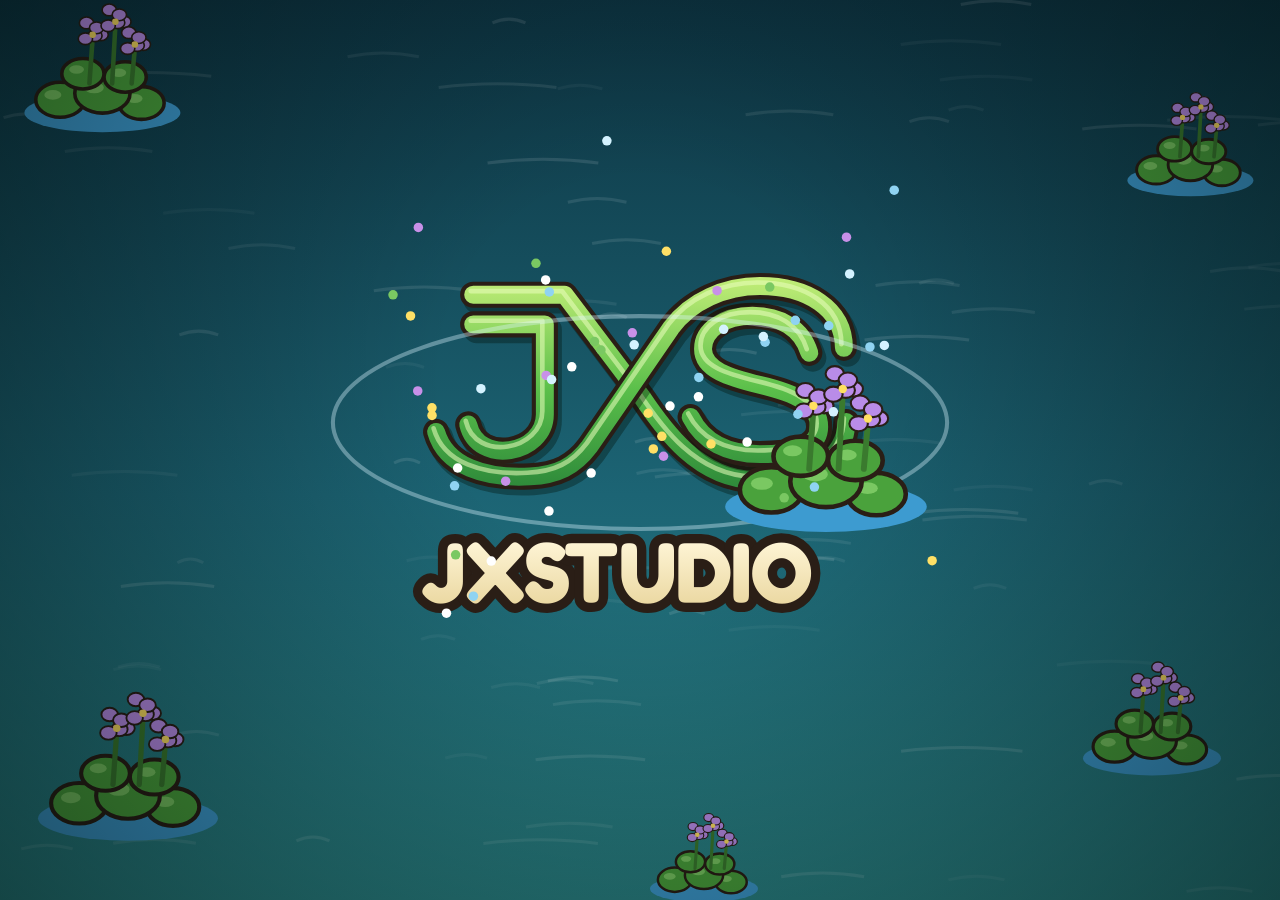
==== commit 7f1ff215: "Intro JXSTUDIOS y pantalla de idioma en cada juego; menos lag - comun/intro-jxs.js: intro compartida" ====
--- a/camalote/camalote.html
+++ b/camalote/camalote.html
@@ -1532,27 +1532,17 @@
   return x < 0 || y < 0 || x >= n.w || y >= n.h ? 'T' : n.sg[y][x];
 }
 
-// ---------- el suelo ----------
-function dibujarSuelo(g, n, x0, y0, x1, y1, t) {
-  const luz = n.d.luz, ca = COLOR_AGUA[luz];
+// ---------- el suelo: lo quieto va en pedazos ya dibujados (8×8 baldosas); lo que se mueve, encima y de un trazo ----------
+const CH = 8, _ped = new Map();
+let _pedN = null, _pedK = 0, _cuadroArte = 0, _horneado = 0;
+function marcarSuelo(n, x, y) { if (n !== _pedN) return; for (let dy = -1; dy <= 1; dy++) for (let dx = -1; dx <= 1; dx++) { const p = _ped.get(Math.floor((x + dx) / CH) + ',' + Math.floor((y + dy) / CH)); if (p) p.sucio = true; } }
+function sueloBase(g, n, x0, y0, x1, y1) {
+  const ca = COLOR_AGUA[n.d.luz], tierra = (x, y) => !esAguaT(sueloDe(n, x, y));
   g.fillStyle = ca[0]; g.fillRect(x0 * TS, y0 * TS, (x1 - x0 + 1) * TS, (y1 - y0 + 1) * TS);
-  const tierra = (x, y) => !esAguaT(sueloDe(n, x, y));
   for (let y = y0; y <= y1; y++) for (let x = x0; x <= x1; x++) {
     const c = sueloDe(n, x, y), px = x * TS, py = y * TS;
-    if (c === '~' || c === 'r' || c === '=') {
-      const h = hash(x, y), ox = ((t * 9 + h * 30) % 34) - 4;
-      g.strokeStyle = 'rgba(255,255,255,0.22)'; g.lineWidth = 1.3; g.beginPath(); g.moveTo(px + ox, py + 9 + h * 10); g.quadraticCurveTo(px + ox + 4, py + 6 + h * 10, px + ox + 8, py + 9 + h * 10); g.stroke();
-      if (h > 0.6) { g.beginPath(); g.moveTo(px + (ox + 15) % 30, py + 22); g.quadraticCurveTo(px + (ox + 15) % 30 + 3, py + 20, px + (ox + 15) % 30 + 6, py + 22); g.stroke(); }
-      if (h > 0.93 && Math.sin(t * 3 + h * 40) > 0.6) { elip(g, px + h * 25, py + 15, 1.3, 1.3); pintar(g, 'rgba(255,255,255,0.8)'); }
-    } else if (c === 'w') {
-      g.fillStyle = ca[1]; g.fillRect(px, py, TS, TS);
-      g.strokeStyle = 'rgba(255,255,255,0.55)'; g.lineWidth = 1.6;
-      for (let k = 0; k < 3; k++) { const yy = py + 6 + k * 9, o = (t * 40 + k * 13 + x * 7) % 40 - 10; g.beginPath(); g.moveTo(px + o, yy); g.lineTo(px + o + 9, yy + 1); g.stroke(); }
-    } else if (c === 'p') {
-      g.fillStyle = '#7fdcec'; g.fillRect(px, py, TS, TS);
-      g.strokeStyle = 'rgba(255,255,255,0.35)'; g.lineWidth = 1; g.strokeRect(px + 0.5, py + 0.5, TS - 1, TS - 1);
-      const o = (t * 12 + x * 9) % 30; g.strokeStyle = 'rgba(255,255,255,0.6)'; g.beginPath(); g.moveTo(px + o, py + 12); g.lineTo(px + o + 6, py + 14); g.stroke();
-    }
+    if (c === 'w') { g.fillStyle = ca[1]; g.fillRect(px, py, TS, TS); }
+    else if (c === 'p') { g.fillStyle = '#7fdcec'; g.fillRect(px, py, TS, TS); g.strokeStyle = 'rgba(255,255,255,0.35)'; g.lineWidth = 1; g.strokeRect(px + 0.5, py + 0.5, TS - 1, TS - 1); }
   }
   for (let y = y0; y <= y1; y++) for (let x = x0; x <= x1; x++) {
     const c = sueloDe(n, x, y);
@@ -1566,47 +1556,107 @@
     rr(g, px + a, py + b, TS - a - cc, TS - b - d, rad.map(v => v ? v - 2 : 0)); g.fillStyle = pat; g.fill();
     if (!S && metal) { g.fillStyle = '#39414c'; g.fillRect(px, py + TS - 4, TS, 4); }
   }
+  for (let y = y0; y <= y1; y++) for (let x = x0; x <= x1; x++) {
+    const c = n.tile(x, y), px = x * TS, py = y * TS;
+    if (CINTAS[c]) { g.fillStyle = '#3e4652'; g.fillRect(px, py + 2, TS, TS - 4); g.fillStyle = '#2e343e'; g.fillRect(px, py + 2, TS, 2); g.fillRect(px, py + TS - 4, TS, 2); }
+    else if (c === '=') {
+      const vertical = !esAguaT(sueloDe(n, x, y - 1)) || !esAguaT(sueloDe(n, x, y + 1));
+      for (let k = 0; k < 5; k++) { if (vertical) rr(g, px + 2, py + k * 6, TS - 4, 5, 1.5); else rr(g, px + k * 6, py + 2, 5, TS - 4, 1.5); pintar(g, k % 2 ? '#a8744a' : '#b8845a', '#6a4426', 1); }
+    } else if (c === 'm') { elip(g, px + 15, py + 16, 12, 8); pintar(g, '#6a4a2c', '#4a3018'); }
+  }
+}
+function pedazo(n, cx, cy) {
+  if (_pedN !== n || _pedK !== K) { _ped.clear(); _pedN = n; _pedK = K; }
+  const k = cx + ',' + cy;
+  let p = _ped.get(k);
+  if (p && !p.sucio) { p.uso = _cuadroArte; return p.c; }
+  if (!p) {
+    if (_ped.size >= 30) { let peor = null; for (const e of _ped) if (!peor || e[1].uso < peor[1].uso) peor = e; _ped.delete(peor[0]); p = peor[1]; }
+    else p = { c: document.createElement('canvas') };
+    _ped.set(k, p);
+  }
+  const lado = CH * TS, px = Math.round(lado * K);
+  p.c.width = px; p.c.height = px; p.sucio = false; p.uso = _cuadroArte; _horneado++;
+  const g = p.c.getContext('2d');
+  g.setTransform(K, 0, 0, K, -cx * px, -cy * px);
+  sueloBase(g, n, cx * CH, cy * CH, Math.min(n.w - 1, cx * CH + CH - 1), Math.min(n.h - 1, cy * CH + CH - 1));
+  return p.c;
+}
+function dibujarSuelo(g, n, x0, y0, x1, y1, t) {
+  _cuadroArte++; _horneado = 0;
+  const lado = CH * TS, cx0 = Math.floor(x0 / CH), cx1 = Math.floor(x1 / CH), cy0 = Math.floor(y0 / CH), cy1 = Math.floor(y1 / CH);
+  for (let cy = cy0; cy <= cy1; cy++) for (let cx = cx0; cx <= cx1; cx++) g.drawImage(pedazo(n, cx, cy), cx * lado, cy * lado, lado, lado);
+  // de a uno por cuadro, se adelantan los pedazos que rodean la vista (así no hay tirones al caminar)
+  if (!_horneado) {
+    const mx = Math.ceil(n.w / CH) - 1, my = Math.ceil(n.h / CH) - 1;
+    busca: for (let cy = Math.max(0, cy0 - 1); cy <= Math.min(my, cy1 + 1); cy++) for (let cx = Math.max(0, cx0 - 1); cx <= Math.min(mx, cx1 + 1); cx++) { const p = _ped.get(cx + ',' + cy); if (!p || p.sucio) { pedazo(n, cx, cy); break busca; } }
+  }
+  sueloVivo(g, n, x0, y0, x1, y1, t);
+}
+function sueloVivo(g, n, x0, y0, x1, y1, t) {
+  // olas del agua quieta, la correntada y la pileta: cada una en un solo trazo
+  let brillos = null;
+  g.strokeStyle = 'rgba(255,255,255,0.22)'; g.lineWidth = 1.3; g.beginPath();
+  for (let y = y0; y <= y1; y++) for (let x = x0; x <= x1; x++) {
+    const c = sueloDe(n, x, y);
+    if (c !== '~' && c !== 'r') continue;
+    const h = hash(x, y), px = x * TS, py = y * TS, ox = ((t * 9 + h * 30) % 34) - 4, yy = py + 9 + h * 10;
+    g.moveTo(px + ox, yy); g.quadraticCurveTo(px + ox + 4, yy - 3, px + ox + 8, yy);
+    if (h > 0.6) { const o2 = px + (ox + 15) % 30; g.moveTo(o2, py + 22); g.quadraticCurveTo(o2 + 3, py + 20, o2 + 6, py + 22); }
+    if (h > 0.93 && Math.sin(t * 3 + h * 40) > 0.6) (brillos || (brillos = [])).push(px + h * 25, py + 15);
+  }
+  g.stroke();
+  g.strokeStyle = 'rgba(255,255,255,0.55)'; g.lineWidth = 1.6; g.beginPath();
+  let pile = false;
+  for (let y = y0; y <= y1; y++) for (let x = x0; x <= x1; x++) {
+    const c = sueloDe(n, x, y), px = x * TS, py = y * TS;
+    if (c === 'w') for (let k = 0; k < 3; k++) { const yy = py + 6 + k * 9, o = (t * 40 + k * 13 + x * 7) % 40 - 10; g.moveTo(px + o, yy); g.lineTo(px + o + 9, yy + 1); }
+    else if (c === 'p') pile = true;
+  }
+  g.stroke();
+  if (pile) {
+    g.strokeStyle = 'rgba(255,255,255,0.6)'; g.lineWidth = 1; g.beginPath();
+    for (let y = y0; y <= y1; y++) for (let x = x0; x <= x1; x++) if (sueloDe(n, x, y) === 'p') { const o = (t * 12 + x * 9) % 30; g.moveTo(x * TS + o, y * TS + 12); g.lineTo(x * TS + o + 6, y * TS + 14); }
+    g.stroke();
+  }
   // espuma en la orilla
-  g.strokeStyle = 'rgba(255,255,255,' + (0.35 + 0.15 * Math.sin(t * 2)) + ')'; g.lineWidth = 1.4;
+  const tierra = (x, y) => !esAguaT(sueloDe(n, x, y));
+  g.strokeStyle = 'rgba(255,255,255,' + (0.35 + 0.15 * Math.sin(t * 2)).toFixed(3) + ')'; g.lineWidth = 1.4; g.beginPath();
   for (let y = y0; y <= y1; y++) for (let x = x0; x <= x1; x++) {
     const c = sueloDe(n, x, y);
     if (c !== '~' && c !== 'r') continue;
     const px = x * TS, py = y * TS;
-    g.beginPath();
     if (tierra(x, y - 1)) { g.moveTo(px, py + 2); g.lineTo(px + TS, py + 2); }
     if (tierra(x, y + 1)) { g.moveTo(px, py + TS - 2); g.lineTo(px + TS, py + TS - 2); }
     if (tierra(x - 1, y)) { g.moveTo(px + 2, py); g.lineTo(px + 2, py + TS); }
     if (tierra(x + 1, y)) { g.moveTo(px + TS - 2, py); g.lineTo(px + TS - 2, py + TS); }
-    g.stroke();
-  }
-  // detalles planos
+  }
+  g.stroke();
+  if (brillos) { g.fillStyle = 'rgba(255,255,255,0.8)'; for (let i = 0; i < brillos.length; i += 2) { elip(g, brillos[i], brillos[i + 1], 1.3, 1.3); g.fill(); } }
+  // las cintas: los chevrones de todas en un trazo, sin recortes
+  g.strokeStyle = '#f0c040'; g.lineWidth = 2; g.beginPath();
+  const o = (t * 2.3 * TS) % 10;
+  for (let y = y0; y <= y1; y++) for (let x = x0; x <= x1; x++) {
+    const ci = CINTAS[n.tile(x, y)];
+    if (!ci) continue;
+    const [dx, dy] = ci, px = x * TS, py = y * TS;
+    for (let k = -1; k < 4; k++) {
+      const d = k * 10 + o - 15;
+      if (d < -11 || d > 11) continue;
+      const cx = px + 15 + dx * d, cy = py + 15 + dy * d;
+      if (dx) { g.moveTo(cx - dx * 3, cy - 5); g.lineTo(cx + dx * 2, cy); g.lineTo(cx - dx * 3, cy + 5); }
+      else { g.moveTo(cx - 5, cy - dy * 3); g.lineTo(cx, cy + dy * 2); g.lineTo(cx + 5, cy - dy * 3); }
+    }
+  }
+  g.stroke();
+  // lo poco que cambia: placas, burbujas del barro, juncos y portones abiertos
   for (let y = y0; y <= y1; y++) for (let x = x0; x <= x1; x++) {
     const c = n.tile(x, y), px = x * TS, py = y * TS;
     if (c === 'o' || c === 'O') {
       const pis = placaPisada(x, y);
       rr(g, px + 4, py + 4 + (pis ? 1 : 0), TS - 8, TS - 8, 4); pintar(g, pis ? '#8a9a8a' : '#b8b0a0', '#5a5448', 1.4);
       elip(g, px + 15, py + 15 + (pis ? 1 : 0), 4, 4); pintar(g, pis || n.flag('abre_' + (c === 'o' ? 'A' : 'B')) ? '#7af0b0' : '#8a8274');
-    } else if (CINTAS[c]) {
-      const [dx, dy] = CINTAS[c];
-      g.fillStyle = '#3e4652'; g.fillRect(px, py + 2, TS, TS - 4); g.fillStyle = '#2e343e'; g.fillRect(px, py + 2, TS, 2); g.fillRect(px, py + TS - 4, TS, 2);
-      g.save(); g.beginPath(); g.rect(px, py + 4, TS, TS - 8); g.clip();
-      const o = (t * 2.3 * TS) % 10;
-      g.strokeStyle = '#f0c040'; g.lineWidth = 2;
-      for (let k = -1; k < 4; k++) {
-        const cx = px + 15 + (dx ? dx * (k * 10 + o - 15) : 0), cy = py + 15 + (dy ? dy * (k * 10 + o - 15) : 0);
-        g.beginPath();
-        if (dx) { g.moveTo(cx - dx * 3, cy - 5); g.lineTo(cx + dx * 2, cy); g.lineTo(cx - dx * 3, cy + 5); }
-        else { g.moveTo(cx - 5, cy - dy * 3); g.lineTo(cx, cy + dy * 2); g.lineTo(cx + 5, cy - dy * 3); }
-        g.stroke();
-      }
-      g.restore();
-    } else if (c === '=') {
-      const vertical = !esAguaT(sueloDe(n, x, y - 1)) || !esAguaT(sueloDe(n, x, y + 1));
-      for (let k = 0; k < 5; k++) {
-        if (vertical) { rr(g, px + 2, py + k * 6, TS - 4, 5, 1.5); } else { rr(g, px + k * 6, py + 2, 5, TS - 4, 1.5); }
-        pintar(g, k % 2 ? '#a8744a' : '#b8845a', '#6a4426', 1);
-      }
-    } else if (c === 'm') { elip(g, px + 15, py + 16, 12, 8); pintar(g, '#6a4a2c', '#4a3018'); const b = (t * 1.3 + x) % 1; elip(g, px + 10 + b * 4, py + 15, 1.5 + b, 1.5 + b); g.strokeStyle = 'rgba(200,170,130,' + (1 - b) + ')'; g.lineWidth = 1; g.stroke(); }
+    } else if (c === 'm') { const b = (t * 1.3 + x) % 1; elip(g, px + 10 + b * 4, py + 15, 1.5 + b, 1.5 + b); g.strokeStyle = 'rgba(200,170,130,' + (1 - b).toFixed(3) + ')'; g.lineWidth = 1; g.stroke(); }
     else if (c === 'r') {
       for (let k = 0; k < 5; k++) { const bx = px + 5 + k * 5 + hash(x, k) * 3, sw = Math.sin(t * 1.6 + x + k) * 1.5; trazo(g, [bx, py + 26, bx + sw, py + 8 + hash(k, y) * 6], k % 2 ? '#5a9a4a' : '#78b858', 1.6); }
       elip(g, px + 18, py + 9, 1.6, 4); pintar(g, '#7a5232');
@@ -1653,24 +1703,35 @@
   });
 }
 
-// ---------- lo alto (ordenado por profundidad) ----------
+// ---------- lo alto (ordenado por profundidad): lo quieto es un sello pegado a píxel entero; lo animado, a mano ----------
 const ALTOS = new Set('#T"%xtbFnICcgGhHED'.split(''));
-function dibujarAlto(g, n, c, x, y, t) {
-  const px = x * TS, py = y * TS;
+function firmaAlto(n, c, x, y) {
   switch (c) {
+    case '#': { const q = hash(x, y) > 0.6 ? Math.floor(hash(y, x) * 3) : -1; return '#' + (+(n.tile(x, y + 1) === '#')) + (+(n.tile(x, y - 1) === '#')) + (+(n.tile(x - 1, y) === '#')) + (+(n.tile(x + 1, y) === '#')) + q; }
+    case 'x': return 'x' + (+(n.id === 'c3'));
+    case 't': return 't' + (+n.flag('est_' + x + '_' + y));
+    case 'b': return 'b' + (+n.flag('btn_' + x + '_' + y));
+    case 'n': return 'n' + (+(n.id === 'c2')) + (+(n.tile(x - 1, y) === 'n' || n.tile(x + 1, y) === 'n'));
+    case 'I': return 'I';
+    case 'C': return 'C' + (+(n.tile(x, y + 1) === 'C')) + (+(n.tile(x, y - 1) === 'C')) + (+(hash(x, y) > 0.5));
+    case 'c': return 'c' + (+(n.tile(x - 1, y) === 'c' || n.tile(x + 1, y) === 'c' || n.tile(x - 1, y) === 'E')) + (+(n.d.luz === 'noche' && hash(x, y) > 0.82));
+    case 'g': case 'G': case 'h': case 'H': case 'D': return 'p' + c;
+  }
+  return null;
+}
+function pintarAlto(g, f) {
+  const px = 0, py = 0;
+  switch (f[0]) {
     case '#': {
-      const s = n.tile(x, y + 1) === '#', hgt = 13, Nn = n.tile(x, y - 1) === '#', Wn = n.tile(x - 1, y) === '#', E = n.tile(x + 1, y) === '#';
+      const s = f[1] === '1', Nn = f[2] === '1', Wn = f[3] === '1', E = f[4] === '1', q = +f.slice(5), hgt = 13;
       if (!s) { rr(g, px, py + TS - hgt - 2, TS, hgt + 2, [0, 0, 4, 4]); pintar(g, '#7a6650', LINEA, 1.2); for (let k = 0; k < 3; k++) trazo(g, [px + 6 + k * 9, py + TS - hgt + 2, px + 5 + k * 9, py + TS - 2], '#62503e', 1.2); }
-      rr(g, px, py - hgt + (s ? TS - hgt : 0) * 0, TS, TS - (s ? 0 : 2), [!Nn && !Wn ? 8 : 0, !Nn && !E ? 8 : 0, 0, 0]); pintar(g, '#a89478');
+      rr(g, px, py - hgt, TS, TS - (s ? 0 : 2), [!Nn && !Wn ? 8 : 0, !Nn && !E ? 8 : 0, 0, 0]); pintar(g, '#a89478');
       g.fillStyle = 'rgba(255,255,255,0.12)'; g.fillRect(px + 3, py - hgt + 3, TS - 6, 3);
-      if (hash(x, y) > 0.6) { elip(g, px + 9 + hash(y, x) * 12, py - hgt + 12, 3, 2); pintar(g, '#8e7a60'); }
+      if (q >= 0) { elip(g, px + 9 + q * 6, py - hgt + 12, 3, 2); pintar(g, '#8e7a60'); }
       break;
     }
-    case 'T': { const tipos = n.id === 'c2' ? ['palmera', 'ombu', 'ceibo'] : n.id === 'c3' ? ['seco'] : ['ombu', 'sauce', 'ceibo', 'ombu']; const s = selloArbol(tipos[Math.floor(hash(x, y) * tipos.length)]); const sw = Math.sin(t * 1.2 + x * 0.7) * 0.6; g.drawImage(s.c, px + 15 - 25 + sw, py + TS - 56, 50, 58); break; }
-    case '"': { const s = selloArbusto('verde'); g.drawImage(s.c, px - 2, py + 2, 34, 30); break; }
-    case '%': { const s = selloArbusto('zarza'); g.drawImage(s.c, px - 2, py + 2, 34, 30); break; }
     case 'x': {
-      const met = n.id === 'c3';
+      const met = f[1] === '1';
       rr(g, px + 2, py + 2, 26, 9, [4, 4, 0, 0]); pintar(g, met ? '#9aa4ae' : '#c89a5e', LINEA, 1.3);
       rr(g, px + 2, py + 10, 26, 18, [0, 0, 4, 4]); pintar(g, met ? '#6e7884' : '#a8763e', LINEA, 1.3);
       if (met) { for (let k = 0; k < 4; k++) { poli(g, [px + 3 + k * 7, py + 27, px + 7 + k * 7, py + 27, px + 10 + k * 7, py + 11, px + 6 + k * 7, py + 11]); pintar(g, k % 2 ? '#f0c040' : '#2e2e2e'); } }
@@ -1678,59 +1739,81 @@
       break;
     }
     case 't': {
-      const des = n.flag('est_' + x + '_' + y);
+      const des = f[1] === '1';
       rr(g, px + 5, py + 16, 20, 12, 3); pintar(g, '#8e8a80', LINEA, 1.3);
       elip(g, px + 15, py + 10, 7, 8); pintar(g, '#a8a498', LINEA, 1.3);
       elip(g, px + 18, py + 2, 4.5, 4); pintar(g, '#a8a498', LINEA, 1.3);
       trazo(g, [px + 16, py - 1, px + 11, py - 5], '#6e6a60', 1.6);
       poli(g, [px + 21, py + 2, px + 26, py + 3, px + 21, py + 4]); pintar(g, '#8e8a80');
       elip(g, px + 19.5, py + 1.5, 1.4, 1.4); pintar(g, des ? '#6af0ff' : '#5e5a52');
-      if (des) { g.globalCompositeOperation = 'lighter'; elip(g, px + 19.5, py + 1.5, 4, 4); pintar(g, 'rgba(90,220,255,0.35)'); g.globalCompositeOperation = 'source-over'; }
+      if (des) { elip(g, px + 19.5, py + 1.5, 4, 4); pintar(g, 'rgba(90,220,255,0.35)'); }
       break;
     }
     case 'b': {
-      const on = n.flag('btn_' + x + '_' + y);
+      const on = f[1] === '1';
       rr(g, px + 11, py + 12, 8, 16, 2); pintar(g, '#6e6a64', LINEA, 1.2);
       for (const [r, cc] of [[10, on ? '#3ac06a' : '#e84040'], [7, '#ffffff'], [4, on ? '#3ac06a' : '#e84040']]) { elip(g, px + 15, py + 8, r, r); pintar(g, cc, r === 10 ? LINEA : null, 1.3); }
       break;
     }
-    case 'F': {
-      for (let k = 0; k < 7; k++) { const a = k / 7 * Math.PI * 2; elip(g, px + 15 + Math.cos(a) * 10, py + 21 + Math.sin(a) * 5, 4, 3); pintar(g, '#8a8278', LINEA, 1); }
-      trazo(g, [px + 8, py + 23, px + 22, py + 18], '#6a4426', 3.5); trazo(g, [px + 8, py + 18, px + 22, py + 23], '#7a5232', 3.5);
-      for (let k = 0; k < 3; k++) { const f = Math.sin(t * 10 + k * 2) * 1.5, hh = 13 + k * 2 + Math.sin(t * 7 + k) * 2; poli(g, [px + 9 + k * 6, py + 20, px + 12 + k * 3 + f, py + 20 - hh, px + 15 + k * 3, py + 20]); pintar(g, ['#ff7a20', '#ffb030', '#ffe070'][k]); }
-      break;
-    }
     case 'n': {
-      const blanco = n.id === 'c2', col = blanco ? '#f4f0e8' : '#8a6a4a', h = n.tile(x - 1, y) === 'n' || n.tile(x + 1, y) === 'n';
+      const col = f[1] === '1' ? '#f4f0e8' : '#8a6a4a', h = f[2] === '1';
       if (h) { rr(g, px - 1, py + 10, TS + 2, 4, 1); pintar(g, col, LINEA, 1); rr(g, px - 1, py + 19, TS + 2, 4, 1); pintar(g, col, LINEA, 1); }
       for (const o of h ? [5, 20] : [12]) { rr(g, px + o, py + 3, 5, 25, [3, 3, 1, 1]); pintar(g, col, LINEA, 1.2); }
-      if (!h) { rr(g, px + 12, py + 3, 5, 25, 2); pintar(g, col, LINEA, 1.2); }
       break;
     }
     case 'I': { elip(g, px + 15, py + 26, 7, 3); pintar(g, 'rgba(0,0,0,0.25)'); rr(g, px + 11, py - 6, 8, 33, 3); pintar(g, '#d8d8d8', LINEA, 1.3); for (let k = 0; k < 3; k++) { g.fillStyle = '#e84040'; g.fillRect(px + 11, py - 2 + k * 10, 8, 4); } break; }
     case 'C': {
-      const s = n.tile(x, y + 1) === 'C', nn = n.tile(x, y - 1) === 'C';
-      if (!s) { g.fillStyle = '#f2e6d0'; g.fillRect(px, py + 8, TS, 22); g.strokeStyle = LINEA; g.lineWidth = 1.2; g.strokeRect(px, py + 8, TS, 22); rr(g, px + 9, py + 13, 12, 9, 2); pintar(g, hash(x, y) > 0.5 ? '#ffd870' : '#8ac8e8', LINEA, 1); }
-      g.fillStyle = nn ? '#c8583a' : '#d8684a'; g.fillRect(px, py - 10 + (nn ? 0 : 0), TS, s ? TS + 10 : 18);
+      const s = f[1] === '1', nn = f[2] === '1';
+      if (!s) { g.fillStyle = '#f2e6d0'; g.fillRect(px, py + 8, TS, 22); g.strokeStyle = LINEA; g.lineWidth = 1.2; g.strokeRect(px, py + 8, TS, 22); rr(g, px + 9, py + 13, 12, 9, 2); pintar(g, f[3] === '1' ? '#ffd870' : '#8ac8e8', LINEA, 1); }
+      g.fillStyle = nn ? '#c8583a' : '#d8684a'; g.fillRect(px, py - 10, TS, s ? TS + 10 : 18);
       for (let k = 0; k < 4; k++) { g.fillStyle = 'rgba(0,0,0,0.12)'; g.fillRect(px, py - 6 + k * 7, TS, 1.5); }
       if (!nn) { g.fillStyle = '#e88a6a'; g.fillRect(px, py - 10, TS, 3); }
       break;
     }
     case 'c': {
-      const h = n.tile(x - 1, y) === 'c' || n.tile(x + 1, y) === 'c' || n.tile(x - 1, y) === 'E';
+      const h = f[1] === '1';
       rr(g, px - (h ? 1 : 0), py + 6, TS + (h ? 2 : 0), 18, 7); pintar(g, '#7a8694', LINEA, 1.3);
       g.fillStyle = 'rgba(255,255,255,0.25)'; g.fillRect(px, py + 9, TS, 3);
       rr(g, px + 12, py + 4, 6, 22, 2); pintar(g, '#5e6876', LINEA, 1);
-      if (n.d.luz === 'noche' && hash(x, y) > 0.82) { elip(g, px + 15, py + 2, 3, 3); pintar(g, '#ffe8a0'); }
+      if (f[2] === '1') { elip(g, px + 15, py + 2, 3, 3); pintar(g, '#ffe8a0'); }
       break;
     }
-    case 'g': case 'G': case 'h': case 'H': case 'D': {
-      if (n.abierta(c, x, y)) break;
+    case 'p': {
+      const c = f[1];
       if (c === 'h') { rr(g, px, py - 8, TS, TS + 6, [6, 6, 0, 0]); pintar(g, '#9a968a', LINEA, 1.3); elip(g, px + 15, py + 6, 6, 7); pintar(g, '#7e7a70'); elip(g, px + 17, py, 3, 3); pintar(g, '#7e7a70'); break; }
       if (c === 'H') { for (let k = 0; k < 5; k++) { rr(g, px + 2 + k * 6, py - 4, 3.5, 30, 1.5); pintar(g, '#5a6070', LINEA, 1); } rr(g, px, py + 2, TS, 3, 1); pintar(g, '#5a6070'); rr(g, px, py + 18, TS, 3, 1); pintar(g, '#5a6070'); break; }
       for (let k = 0; k < 5; k++) { rr(g, px + 1 + k * 6, py - 6 + (k % 2) * 2, 5.5, 32, [3, 3, 1, 1]); pintar(g, k % 2 ? '#a07848' : '#b08858', LINEA, 1.1); }
       trazo(g, [px, py + 6, px + TS, py + 6], '#5a3a1e', 2); trazo(g, [px, py + 18, px + TS, py + 18], '#5a3a1e', 2);
       if (c === 'D') { rr(g, px + 10, py + 9, 10, 9, 2); pintar(g, '#e8c040', LINEA, 1.2); g.beginPath(); g.arc(px + 15, py + 9, 3.5, Math.PI, 0); g.strokeStyle = '#c8a020'; g.lineWidth = 2; g.stroke(); }
+      break;
+    }
+  }
+}
+// el sello de lo alto: margen en píxeles enteros, así cae justo sobre la grilla de la pantalla (sin borroneo)
+function selloAlto(f) {
+  if (_patK !== K) limpiarArte();
+  let s = _sello['A' + f];
+  if (s) return s;
+  const mx = Math.ceil(4 * K), my = Math.ceil(16 * K), w = Math.round(TS * K) + mx * 2, h = Math.round(TS * K) + my + Math.ceil(6 * K);
+  const c = document.createElement('canvas'); c.width = w; c.height = h;
+  const g = c.getContext('2d'); g.setTransform(K, 0, 0, K, mx, my);
+  pintarAlto(g, f);
+  s = _sello['A' + f] = { c, mx: mx / K, my: my / K, w: w / K, h: h / K };
+  return s;
+}
+function dibujarAlto(g, n, c, x, y, t) {
+  const px = x * TS, py = y * TS;
+  if ((PUERTAS[c] || c === 'D') && n.abierta(c, x, y)) return;
+  const f = firmaAlto(n, c, x, y);
+  if (f) { const s = selloAlto(f); g.drawImage(s.c, px - s.mx, py - s.my, s.w, s.h); return; }
+  switch (c) {
+    case 'T': { const tipos = n.id === 'c2' ? ['palmera', 'ombu', 'ceibo'] : n.id === 'c3' ? ['seco'] : ['ombu', 'sauce', 'ceibo', 'ombu']; const s = selloArbol(tipos[Math.floor(hash(x, y) * tipos.length)]); const sw = Math.sin(t * 1.2 + x * 0.7) * 0.6; g.drawImage(s.c, px + 15 - 25 + sw, py + TS - 56, 50, 58); break; }
+    case '"': { const s = selloArbusto('verde'); g.drawImage(s.c, px - 2, py + 2, 34, 30); break; }
+    case '%': { const s = selloArbusto('zarza'); g.drawImage(s.c, px - 2, py + 2, 34, 30); break; }
+    case 'F': {
+      for (let k = 0; k < 7; k++) { const a = k / 7 * Math.PI * 2; elip(g, px + 15 + Math.cos(a) * 10, py + 21 + Math.sin(a) * 5, 4, 3); pintar(g, '#8a8278', LINEA, 1); }
+      trazo(g, [px + 8, py + 23, px + 22, py + 18], '#6a4426', 3.5); trazo(g, [px + 8, py + 18, px + 22, py + 23], '#7a5232', 3.5);
+      for (let k = 0; k < 3; k++) { const fl = Math.sin(t * 10 + k * 2) * 1.5, hh = 13 + k * 2 + Math.sin(t * 7 + k) * 2; poli(g, [px + 9 + k * 6, py + 20, px + 12 + k * 3 + fl, py + 20 - hh, px + 15 + k * 3, py + 20]); pintar(g, ['#ff7a20', '#ffb030', '#ffe070'][k]); }
       break;
     }
     case 'E': {
@@ -1740,7 +1823,7 @@
         if (on) { g.beginPath(); g.moveTo(px + 4, py + 6 + k * 8); for (let s = 1; s <= 6; s++) g.lineTo(px + 4 + s * 4, py + 6 + k * 8 + (Math.sin(t * 40 + s * 2 + k) * 2)); g.strokeStyle = '#a0e8ff'; g.lineWidth = 1.6; g.stroke(); }
         else trazo(g, [px + 4, py + 6 + k * 8, px + 26, py + 6 + k * 8], '#5a6270', 1);
       }
-      if (on) { g.globalCompositeOperation = 'lighter'; elip(g, px + 15, py + 14, 16, 12); pintar(g, 'rgba(80,180,255,0.18)'); g.globalCompositeOperation = 'source-over'; }
+      if (on) { elip(g, px + 15, py + 14, 16, 12); pintar(g, 'rgba(80,180,255,0.14)'); }
       break;
     }
   }
@@ -2090,38 +2173,72 @@
   }
 }
 
-// ---------- luz y clima ----------
+// ---------- luz y clima: viñeta y tinte precalculados; la noche, con un mapa de luz a un cuarto de resolución ----------
 const LLUVIA = Array.from({ length: 90 }, (_, k) => ({ x: (k * 0.137) % 1, y: (k * 0.611) % 1, v: 0.8 + (k % 5) * 0.12 }));
-let RELAMPAGO = 0, PROX_RAYO = 6;
+let RELAMPAGO = 0, PROX_RAYO = 6, _velo = null, _mapaLuz = null;
+const _sprLuz = {};
+function sprLuz(col) {
+  let c = _sprLuz[col];
+  if (c) return c;
+  c = document.createElement('canvas'); c.width = c.height = 64;
+  const g = c.getContext('2d'), gr = g.createRadialGradient(32, 32, 0, 32, 32, 32), [r, gg, b] = hexRgb(col);
+  gr.addColorStop(0, 'rgba(' + r + ',' + gg + ',' + b + ',1)'); gr.addColorStop(0.5, 'rgba(' + r + ',' + gg + ',' + b + ',0.45)'); gr.addColorStop(1, 'rgba(' + r + ',' + gg + ',' + b + ',0)');
+  g.fillStyle = gr; g.fillRect(0, 0, 64, 64);
+  return (_sprLuz[col] = c);
+}
+function velo(w, h, luz) {
+  const k = w.toFixed(1) + 'x' + h.toFixed(1) + luz + K;
+  if (_velo && _velo.k === k) return _velo.c;
+  const s = K * 0.5, c = document.createElement('canvas'); c.width = Math.max(1, Math.ceil(w * s)); c.height = Math.max(1, Math.ceil(h * s));
+  const g = c.getContext('2d'); g.scale(s, s);
+  if (luz === 'manana') { g.fillStyle = 'rgba(255,190,120,0.10)'; g.fillRect(0, 0, w, h); }
+  const vg = g.createRadialGradient(w / 2, h / 2, Math.min(w, h) * 0.35, w / 2, h / 2, Math.max(w, h) * 0.75);
+  vg.addColorStop(0, 'rgba(0,0,0,0)'); vg.addColorStop(1, luz === 'noche' ? 'rgba(5,8,25,0.55)' : 'rgba(20,30,10,0.28)');
+  g.fillStyle = vg; g.fillRect(0, 0, w, h);
+  _velo = { k, c };
+  return c;
+}
+let _veloN = null;
+function veloNoche(lw, lh) {
+  if (_veloN && _veloN.width === lw && _veloN.height === lh) return _veloN;
+  const c = _veloN = document.createElement('canvas'); c.width = lw; c.height = lh;
+  const g = c.getContext('2d'), vg = g.createRadialGradient(lw / 2, lh / 2, Math.min(lw, lh) * 0.35, lw / 2, lh / 2, Math.max(lw, lh) * 0.75);
+  vg.addColorStop(0, '#ffffff'); vg.addColorStop(1, '#5a5f78'); g.fillStyle = vg; g.fillRect(0, 0, lw, lh);
+  return c;
+}
 function luzYClima(g, n, t, dt) {
   const { x, y, w, h } = VISTA;
-  if (n.d.luz === 'manana') { g.fillStyle = 'rgba(255,190,120,0.10)'; g.fillRect(x, y, w, h); }
   if (n.d.luz === 'noche') {
-    g.globalCompositeOperation = 'multiply'; g.fillStyle = '#6a77a8'; g.fillRect(x, y, w, h); g.globalCompositeOperation = 'source-over';
-    g.save(); g.beginPath(); g.rect(x, y, w, h); g.clip();
-    g.globalCompositeOperation = 'lighter';
-    const ox = x + w / 2 - CAM.x * TS, oy = y + h / 2 - CAM.y * TS;
-    const luzEn = (lx, ly, r, c) => { const gr = g.createRadialGradient(lx, ly, 0, lx, ly, r); gr.addColorStop(0, c); gr.addColorStop(1, 'rgba(0,0,0,0)'); g.fillStyle = gr; g.fillRect(lx - r, ly - r, r * 2, r * 2); };
-    luzEn(ox + J.x * TS, oy + (J.y - 0.4) * TS, 95, 'rgba(130,140,180,0.42)');
-    const x0 = Math.floor(CAM.x - w / 2 / TS) - 1, x1 = Math.ceil(CAM.x + w / 2 / TS) + 1, y0 = Math.floor(CAM.y - h / 2 / TS) - 1, y1 = Math.ceil(CAM.y + h / 2 / TS) + 1;
+    const lw = Math.max(1, Math.ceil(w * K * 0.25)), lh = Math.max(1, Math.ceil(h * K * 0.25));
+    if (!_mapaLuz) _mapaLuz = document.createElement('canvas');
+    if (_mapaLuz.width !== lw || _mapaLuz.height !== lh) { _mapaLuz.width = lw; _mapaLuz.height = lh; }
+    const L = _mapaLuz.getContext('2d'), sc = lw / w, ox = w / 2 - CAM.x * TS, oy = h / 2 - CAM.y * TS;
+    L.setTransform(1, 0, 0, 1, 0, 0); L.globalCompositeOperation = 'source-over'; L.globalAlpha = 1;
+    L.fillStyle = '#6a77a8'; L.fillRect(0, 0, lw, lh);
+    L.globalCompositeOperation = 'lighter';
+    const luz = (wx, wy, r, col, a) => { L.globalAlpha = a; L.drawImage(sprLuz(col), (ox + wx - r) * sc, (oy + wy - r) * sc, r * 2 * sc, r * 2 * sc); };
+    luz(J.x * TS, (J.y - 0.4) * TS, 110, '#a0aac8', 0.65);
+    const x0 = Math.floor(CAM.x - w / 2 / TS) - 3, x1 = Math.ceil(CAM.x + w / 2 / TS) + 3, y0 = Math.floor(CAM.y - h / 2 / TS) - 3, y1 = Math.ceil(CAM.y + h / 2 / TS) + 3;
     for (let yy = y0; yy <= y1; yy++) for (let xx = x0; xx <= x1; xx++) {
       const c = n.tile(xx, yy);
-      if (c === 'F') luzEn(ox + (xx + 0.5) * TS, oy + (yy + 0.4) * TS, 80 + Math.sin(t * 9) * 4, 'rgba(255,150,60,0.55)');
-      else if (c === 'c' && hash(xx, yy) > 0.82) luzEn(ox + (xx + 0.5) * TS, oy + (yy + 0.1) * TS, 46, 'rgba(255,220,140,0.35)');
-      else if (c === 'E' && !n.abierta('E', xx, yy)) luzEn(ox + (xx + 0.5) * TS, oy + (yy + 0.5) * TS, 40, 'rgba(80,170,255,0.35)');
+      if (c === 'F') luz((xx + 0.5) * TS, (yy + 0.4) * TS, 100 + Math.sin(t * 9) * 4, '#ffa050', 0.95);
+      else if (c === 'c' && hash(xx, yy) > 0.82) luz((xx + 0.5) * TS, (yy + 0.1) * TS, 56, '#ffe0a0', 0.6);
+      else if (c === 'E' && !n.abierta('E', xx, yy)) luz((xx + 0.5) * TS, (yy + 0.5) * TS, 50, '#60b0ff', 0.7);
     }
-    if (n.jefe && n.jefe.id === 'draga') luzEn(ox + 12.5 * TS, oy + 53.5 * TS, 110, n.jefe.est === 'expuesta' ? 'rgba(255,150,50,0.5)' : 'rgba(255,200,120,0.18)');
-    g.globalCompositeOperation = 'source-over';
+    if (n.jefe && n.jefe.id === 'draga') luz(12.5 * TS, 53.5 * TS, 130, n.jefe.est === 'expuesta' ? '#ffa040' : '#ffd090', n.jefe.est === 'expuesta' ? 0.95 : 0.4);
+    // la viñeta va adentro del mapa de luz (una pasada de pantalla menos)
+    L.globalAlpha = 1; L.globalCompositeOperation = 'multiply'; L.drawImage(veloNoche(lw, lh), 0, 0);
+    L.globalCompositeOperation = 'source-over';
+    g.save(); g.beginPath(); g.rect(x, y, w, h); g.clip();
+    g.globalCompositeOperation = 'multiply'; g.drawImage(_mapaLuz, x, y, w, h); g.globalCompositeOperation = 'source-over';
     g.strokeStyle = 'rgba(200,215,255,0.35)'; g.lineWidth = 1.2; g.beginPath();
     for (const d of LLUVIA) { const lx = x + ((d.x + t * 0.05) % 1) * w, ly = y + ((d.y + t * d.v) % 1) * h; g.moveTo(lx, ly); g.lineTo(lx - 3, ly + 9); }
     g.stroke();
     PROX_RAYO -= dt; if (PROX_RAYO <= 0) { PROX_RAYO = rnd(6, 13); RELAMPAGO = 1; Sonido.trueno(); }
-    if (RELAMPAGO > 0) { g.fillStyle = 'rgba(230,240,255,' + RELAMPAGO * 0.55 + ')'; g.fillRect(x, y, w, h); RELAMPAGO -= dt * 3; }
+    if (RELAMPAGO > 0) { g.fillStyle = 'rgba(230,240,255,' + (RELAMPAGO * 0.55).toFixed(3) + ')'; g.fillRect(x, y, w, h); RELAMPAGO -= dt * 3; }
     g.restore();
   }
-  const vg = g.createRadialGradient(x + w / 2, y + h / 2, Math.min(w, h) * 0.35, x + w / 2, y + h / 2, Math.max(w, h) * 0.75);
-  vg.addColorStop(0, 'rgba(0,0,0,0)'); vg.addColorStop(1, n.d.luz === 'noche' ? 'rgba(5,8,25,0.55)' : 'rgba(20,30,10,0.28)');
-  g.fillStyle = vg; g.fillRect(x, y, w, h);
+  else if (OP.calidad !== 'baja') g.drawImage(velo(w, h, n.d.luz), x, y, w, h);
 }
 
 // ---------- íconos ----------
@@ -2528,7 +2645,7 @@
 function DAR(i) { G.items[i] = 1; }
 function QUITAR(i) { delete G.items[i]; }
 function sacudir(a, t) { CAM.amp = Math.max(CAM.amp, a); CAM.temblor = Math.max(CAM.temblor, t); }
-function efecto(o) { if (EFECTOS.length > 400) EFECTOS.shift(); o.max = o.vida; EFECTOS.push(o); }
+function efecto(o) { if (EFECTOS.length > (OP && OP.calidad === 'baja' ? 120 : 240)) EFECTOS.shift(); o.max = o.vida; EFECTOS.push(o); }
 function polvo(x, y, n, c) { for (let k = 0; k < (n || 6); k++) efecto({ x: x + rnd(-0.2, 0.2), y: y + rnd(-0.1, 0.1), vx: rnd(-1.2, 1.2), vy: rnd(-0.8, 0.2), z: 0.1, vz: rnd(0.5, 1.5), vida: rnd(0.35, 0.7), c: c || '#e8dcc0', t: 'polvo', tam: rnd(0.08, 0.16) }); }
 function chispas(x, y, n, c) { for (let k = 0; k < (n || 8); k++) { const a = rnd(0, 6.28), v = rnd(2, 5); efecto({ x, y, vx: Math.cos(a) * v, vy: Math.sin(a) * v, z: 0.4, vz: rnd(1, 3), vida: rnd(0.2, 0.45), c: c || '#fff2a0', t: 'chispa', tam: 0.06 }); } }
 function salpicar(x, y, n) { for (let k = 0; k < (n || 10); k++) { const a = rnd(0, 6.28), v = rnd(0.5, 2.2); efecto({ x, y, vx: Math.cos(a) * v, vy: Math.sin(a) * v * 0.6, z: 0, vz: rnd(2, 4), vida: rnd(0.4, 0.7), c: '#d8f0ff', t: 'gota', tam: rnd(0.05, 0.1) }); } efecto({ x, y, vida: 0.6, t: 'anillo', c: '#ffffff', tam: 0.2 }); }
@@ -2568,7 +2685,7 @@
   flag(n) { return !!this.mem.f[n]; }
   setFlag(n, v) { this.mem.f[n] = v == null ? 1 : v; }
   tile(x, y) { x = Math.floor(x); y = Math.floor(y); return x < 0 || y < 0 || x >= this.w || y >= this.h ? 'T' : this.t[y][x]; }
-  setTile(x, y, c, persistir) { this.t[y][x] = c; this.sg = null; if (persistir !== false) this.mem.tiles[x + ',' + y] = c; }
+  setTile(x, y, c, persistir) { this.t[y][x] = c; this.sg = null; marcarSuelo(this, x, y); if (persistir !== false) this.mem.tiles[x + ',' + y] = c; }
   abierta(c, x, y) { if (c === 'D') return this.flag('p' + x + '_' + y); return this.flag('abre_' + PUERTAS[c]); }
   solido(x, y) {
     const c = this.tile(x, y);
@@ -3078,13 +3195,16 @@
   if (!GU.lista && !dialogoAbierto() && !bannerAbierto()) for (const z of N.d.zonas) { const [x, y, w, h] = z.r; if (J.x >= x && J.x < x + w && J.y >= y && J.y < y + h && z.si(N)) { correr(z.g); break; } }
   pasoGuion(dt);
   camara(dt);
-  for (let i = EFECTOS.length - 1; i >= 0; i--) {
+  let vivos = 0;
+  for (let i = 0; i < EFECTOS.length; i++) {
     const f = EFECTOS[i];
     f.vida -= dt;
-    if (f.vida <= 0) { EFECTOS.splice(i, 1); continue; }
+    if (f.vida <= 0) continue;
     if (f.vx != null) { f.x += f.vx * dt; f.y += f.vy * dt; f.vx *= 1 - dt * 2; f.vy *= 1 - dt * 2; }
     if (f.vz != null) { f.vz -= 9 * dt; f.z = Math.max(0, f.z + f.vz * dt); }
-  }
+    EFECTOS[vivos++] = f;
+  }
+  EFECTOS.length = vivos;
   G.tiempo = (G.tiempo || 0) + dt;
 }
 function camara(dt) {
@@ -3138,7 +3258,7 @@
     this.master.connect(comp); comp.connect(hp); hp.connect(c.destination);
     this.mus = c.createGain(); this.mus.gain.value = 0; this.mus.connect(this.master);
     this.ef = c.createGain(); this.ef.gain.value = 0; this.ef.connect(this.master);
-    const len = Math.floor(c.sampleRate * 2.2), ir = c.createBuffer(2, len, c.sampleRate);
+    const len = Math.floor(c.sampleRate * 1.4), ir = c.createBuffer(2, len, c.sampleRate);   // reverb corta: la convolución larga traba celus flojos
     for (let ch = 0; ch < 2; ch++) { const d = ir.getChannelData(ch); for (let i = 0; i < len; i++) d[i] = (Math.random() * 2 - 1) * Math.pow(1 - i / len, 3.4); }
     this.rev = c.createConvolver(); this.rev.buffer = ir;
     const wet = c.createGain(); wet.gain.value = 0.24; this.rev.connect(wet); wet.connect(this.master);
@@ -3150,6 +3270,17 @@
     this.prox = c.currentTime + 0.3;
     this.sonando = true;
     if (this.tema === 2) this.ambiente(true);
+    this.precalentar();
+  },
+  // las cuerdas de la guitarra (Karplus-Strong) se calculan de a poco al arrancar: sin picos cuando suena una nota nueva
+  precalentar() {
+    const fs = new Set();
+    for (const M of this.TEMAS) {
+      const grados = M.menor ? [[0, 'm'], [-2, 'M'], [-4, 'M'], [-5, 'M']] : [[0, 'M'], [7, 'M'], [5, 'M']];
+      for (const [gr, tipo] of grados) { const raiz = this.nota(M.raiz + gr - 12); for (const a of tipo === 'm' ? [0, 3, 7, 12] : [0, 4, 7, 12]) fs.add(raiz * 2 * Math.pow(2, a / 12)); }
+    }
+    const cola = [...fs], paso = () => { const t0 = performance.now(); while (cola.length && performance.now() - t0 < 4) this.bufKS(cola.shift()); if (cola.length) setTimeout(paso, 40); };
+    setTimeout(paso, 120);
   },
   volumen(m, e) {
     this.vMus = m; this.vEf = e;
@@ -3325,7 +3456,281 @@
   },
 };
 let VIBRAR = true;
-function vibrar(ms) { if (VIBRAR && navigator.vibrate) try { navigator.vibrate(ms); } catch (e) { } }
+function vibrar(ms) { if (!VIBRAR || !navigator.vibrate || (navigator.userActivation && !navigator.userActivation.hasBeenActive)) return; try { navigator.vibrate(ms); } catch (e) { } }
+
+// comun/intro-jxs.js — LA intro de JXSTUDIOS para todos los juegos (la de La Cripta/TAJO que mandó el dueño).
+// Rápida (2,1 s): una raya de luz abre el fondo, el monograma JXS se escribe con chispas en las puntas,
+// golpe (destello, sacudida, chispazo, vibración), una franja de brillo lo cruza, "JXSTUDIOS" se tipea y
+// abajo "presenta". Un toque la salta (después de 0,35 s). Después va la pantalla de idioma.
+// Cada juego la viste a su estilo con `estilo` (la misma coreografía, otro material):
+//   metal [8 colores], filo, bisel, borde, sombra {dx,dy,col}     monograma de píxeles (juegos de píxeles)
+//   logo(g, i)                                                     monograma a mano (juegos lisos)
+//   fondo(W, H, cx, cy) → lienzo, negro, puntas, golpe, destello, chispa, anchoLogo(W, H)
+//   letras(g, parte, I, t, y), presentaTxt(g, txt, I, t, y)        el texto, con la letra del juego (obligatorio)
+//   antes(g, t, I) / despues(g, t, I), dibujarChispa(g, c), jingle(ctx, bus, t0, tg, h)
+const IntroJXS = (() => {
+  const CAJA = { w: 350, h: 172 }, GROSOR = 14.5;
+  // el monograma: cuatro trazos (A va abajo en el cruce: se dibuja primero)
+  const TRAZOS = [
+    { id: 'A', capa: 0, d: [['M', 40, 19], ['L', 114, 19], ['L', 176, 101], ['C', 194, 128, 222, 168, 268, 169], ['C', 310, 170, 342, 152, 342, 122]] },
+    { id: 'J', capa: 0, d: [['M', 40, 43], ['L', 98, 43], ['L', 98, 116], ['C', 98, 148, 44, 158, 36, 124]] },
+    { id: 'S', capa: 0, d: [['M', 312, 66], ['C', 306, 46, 288, 36, 266, 36], ['C', 242, 36, 226, 48, 226, 63], ['C', 226, 80, 248, 86, 272, 92], ['C', 302, 99, 320, 108, 320, 126], ['C', 320, 142, 300, 148, 272, 148], ['C', 246, 148, 226, 138, 216, 118]] },
+    { id: 'B', capa: 1, d: [['M', 10, 130], ['C', 18, 158, 50, 168, 86, 166], ['C', 108, 165, 122, 158, 134, 142], ['L', 200, 46], ['C', 216, 24, 244, 12, 272, 12], ['C', 310, 12, 340, 30, 340, 62]] },
+  ];
+  const lim = (v, a, b) => (v < a ? a : v > b ? b : v);
+  const salida = t => 1 - Math.pow(1 - t, 3);
+  const salidaAtras = t => 1 + 2.70158 * Math.pow(t - 1, 3) + 1.70158 * Math.pow(t - 1, 2);
+  function camino2d(t, esc, ox, oy) {
+    const p = new Path2D();
+    for (const [op, ...n] of t.d) {
+      const q = n.map((v, i) => (i % 2 ? oy + v * esc : ox + v * esc));
+      if (op === 'M') p.moveTo(q[0], q[1]); else if (op === 'L') p.lineTo(q[0], q[1]); else p.bezierCurveTo(q[0], q[1], q[2], q[3], q[4], q[5]);
+    }
+    return p;
+  }
+  function muestrear(t, cada) {
+    const pts = [];
+    let x = 0, y = 0;
+    for (const [op, ...n] of t.d) {
+      if (op === 'M') { x = n[0]; y = n[1]; pts.push([x, y]); continue; }
+      if (op === 'L') { const [x1, y1] = n, k = Math.max(1, Math.ceil(Math.hypot(x1 - x, y1 - y) / cada)); for (let i = 1; i <= k; i++) pts.push([x + (x1 - x) * i / k, y + (y1 - y) * i / k]); x = x1; y = y1; continue; }
+      const [c1x, c1y, c2x, c2y, x1, y1] = n, k = Math.max(2, Math.ceil((Math.hypot(c1x - x, c1y - y) + Math.hypot(c2x - c1x, c2y - c1y) + Math.hypot(x1 - c2x, y1 - c2y)) / cada));
+      for (let i = 1; i <= k; i++) { const s = i / k, r = 1 - s; pts.push([r * r * r * x + 3 * r * r * s * c1x + 3 * r * s * s * c2x + s * s * s * x1, r * r * r * y + 3 * r * r * s * c1y + 3 * r * s * s * c2y + s * s * s * y1]); }
+      x = x1; y = y1;
+    }
+    return pts;
+  }
+  const largos = new Map(), muestras = new Map();
+  function largo(t) {
+    if (largos.has(t.id)) return largos.get(t.id);
+    const p = muestrear(t, 2);
+    let l = 0;
+    for (let i = 1; i < p.length; i++) l += Math.hypot(p[i][0] - p[i - 1][0], p[i][1] - p[i - 1][1]);
+    largos.set(t.id, l);
+    return l;
+  }
+  function puntas(avance) {
+    const out = [];
+    for (const t of TRAZOS) {
+      if (!muestras.has(t.id)) { const p = muestrear(t, 2), acum = [0]; for (let i = 1; i < p.length; i++) acum.push(acum[i - 1] + Math.hypot(p[i][0] - p[i - 1][0], p[i][1] - p[i - 1][1])); muestras.set(t.id, { p, acum }); }
+      const { p, acum } = muestras.get(t.id), meta = acum[acum.length - 1] * avance;
+      let i = 1;
+      while (i < acum.length - 1 && acum[i] < meta) i++;
+      out.push(p[i]);
+    }
+    return out;
+  }
+  // el monograma en píxeles: se traza chico, se separa metal de borde por color y se repinta en escalones con filo y bisel
+  function monogramaPixel(anchoPx, avance, E) {
+    const esc = anchoPx / CAJA.w, alto = Math.ceil(CAJA.h * esc) + 4, ancho = Math.ceil(anchoPx) + 4;
+    const c = document.createElement('canvas'); c.width = ancho; c.height = alto;
+    const g = c.getContext('2d');
+    for (const capa of [0, 1]) for (const t of TRAZOS) {
+      if (t.capa !== capa) continue;
+      const p = camino2d(t, esc, 2, 2), l = largo(t) * esc;
+      g.save(); if (avance < 1) g.setLineDash([Math.max(0.01, l * avance), l + 10]); g.lineCap = 'butt';
+      g.lineWidth = GROSOR * esc + 2.2; g.strokeStyle = '#ff0000'; g.stroke(p);
+      g.lineWidth = GROSOR * esc; g.strokeStyle = '#00ff00'; g.stroke(p);
+      g.restore();
+    }
+    const img = g.getImageData(0, 0, ancho, alto), d = img.data, metal = new Uint8Array(ancho * alto), borde = new Uint8Array(ancho * alto);
+    for (let i = 0; i < ancho * alto; i++) { if (d[i * 4 + 3] < 90) continue; if (d[i * 4 + 1] > 110) metal[i] = 1; else if (d[i * 4] > 110) borde[i] = 1; }
+    const ESC = E.metal || ['#f4f5f8', '#d9dbe1', '#b7bbc4', '#8d929c', '#a9adb6', '#d3d6dc', '#9ea3ad', '#767b85'];
+    const FILO = E.filo || '#ffffff', BISEL = E.bisel || '#5b5f68', BO = parseInt((E.borde || '#050608').slice(1), 16);
+    for (let y = 0; y < alto; y++) for (let x = 0; x < ancho; x++) {
+      const i = y * ancho + x, k = i * 4;
+      if (metal[i]) {
+        const arriba = y > 0 && metal[i - ancho], abajo = y < alto - 1 && metal[i + ancho], izq = x > 0 && metal[i - 1], der = x < ancho - 1 && metal[i + 1];
+        let col = ESC[Math.min(ESC.length - 1, Math.floor((y - 2) / (alto - 4) * ESC.length))];
+        if (!arriba || !izq) col = FILO; else if (!abajo || !der) col = BISEL;
+        const n = parseInt(col.slice(1), 16);
+        d[k] = n >> 16; d[k + 1] = (n >> 8) & 255; d[k + 2] = n & 255; d[k + 3] = 255;
+      } else if (borde[i]) { d[k] = BO >> 16; d[k + 1] = (BO >> 8) & 255; d[k + 2] = BO & 255; d[k + 3] = 255; } else d[k + 3] = 0;
+    }
+    g.putImageData(img, 0, 0);
+    c.mascara = metal; c.esc = esc;
+    return c;
+  }
+  const T_CORTE = 0.12, T_ABRE = 0.42, T_TRAZA0 = 0.3, T_TRAZA1 = 0.86, T_GOLPE = 0.88, T_BRILLO = [0.95, 1.35], T_LETRAS = 1.02, T_FIN = 2.1;
+  function crear(o) {
+    const W = o.W, H = o.H, cx = Math.floor(W / 2), cy = Math.round(H * 0.42), E = o.estilo || {};
+    const ancho = E.anchoLogo ? E.anchoLogo(W, H) : Math.round(Math.min(W * 0.66, H * 0.9, 120));
+    const fondo = E.fondo ? E.fondo(W, H, cx, cy) : null;
+    const PUNTAS = E.puntas || ['#ffffff', '#ffd27a'], GOLPE = E.golpe || ['#ffffff', '#ffd27a', '#c9ccd4', '#7ad7ff'];
+    let chispas = [], sacudida = 0, golpeado = false, letras = 0, pts = null, cache = { avance: -1, c: null };
+    const I = {
+      t: 0, listo: false, cx, cy, ancho, W, H, yPalabra: Math.round(cy + ancho * 0.29 + 4),
+      saltar() { if (I.t > 0.35) I.listo = true; },
+      pasar(dt) {
+        I.t += dt;
+        if (I.t > T_TRAZA0 && I.t < T_TRAZA1 && pts) for (const [x, y] of pts) for (let k = 0; k < 2; k++) {
+          const a = Math.random() * Math.PI * 2, v = 20 + Math.random() * 50;
+          chispas.push({ x, y, vx: Math.cos(a) * v, vy: Math.sin(a) * v - 10, t: 0, vida: 0.25 + Math.random() * 0.2, col: PUNTAS[(Math.random() * PUNTAS.length) | 0] });
+        }
+        if (!golpeado && I.t >= T_GOLPE) {
+          golpeado = true; sacudida = 4;
+          if (o.vibrar) o.vibrar([30, 20, 40]);
+          for (let k = 0; k < 70; k++) { const a = Math.random() * Math.PI * 2, v = 40 + Math.random() * 120; chispas.push({ x: cx + (Math.random() - 0.5) * ancho, y: cy + (Math.random() - 0.5) * ancho * 0.4, vx: Math.cos(a) * v, vy: Math.sin(a) * v - 20, t: 0, vida: 0.5 + Math.random() * 0.5, col: GOLPE[k % GOLPE.length] }); }
+        }
+        letras = lim(Math.floor((I.t - T_LETRAS) / 0.04) + 1, 0, 9);
+        for (const c of chispas) { c.t += dt; c.x += c.vx * dt; c.y += c.vy * dt; c.vy += 120 * dt; c.vx *= 0.96; }
+        chispas = chispas.filter(c => c.t < c.vida);
+        sacudida *= Math.pow(0.84, dt * 60);
+        if (I.t >= T_FIN) I.listo = true;
+      },
+      dibujar(g) {
+        const t = I.t;
+        g.fillStyle = E.negro || '#05040b'; g.fillRect(0, 0, W, H);
+        const s = Math.round(sacudida), sx = s ? Math.round((Math.random() * 2 - 1) * s) : 0, sy = s ? Math.round((Math.random() * 2 - 1) * s) : 0;
+        if (t < T_CORTE) { const w = Math.round(W * t / T_CORTE); g.fillStyle = '#f6f3ff'; g.fillRect(Math.round(cx - w / 2), cy, w, E.chispa || 1); return; }
+        const abre = lim((t - T_CORTE) / (T_ABRE - T_CORTE), 0, 1), alto = Math.round((Math.max(cy, H - cy) + 4) * salidaAtras(abre));
+        g.save(); g.beginPath(); g.rect(0, cy - alto, W, alto * 2); g.clip();
+        if (fondo) g.drawImage(fondo, sx, sy, W, H);
+        if (E.antes) E.antes(g, t, I);
+        g.restore();
+        if (abre < 1) { g.fillStyle = '#d9dce3'; g.fillRect(0, cy - alto, W, E.chispa || 1); g.fillRect(0, cy + alto - (E.chispa || 1), W, E.chispa || 1); }
+        const avance = lim((t - T_TRAZA0) / (T_TRAZA1 - T_TRAZA0), 0, 1);
+        if (avance > 0 && E.logo) {
+          const esc = ancho / CAJA.w, x0 = cx - ancho / 2 + sx, y0 = cy - CAJA.h * esc / 2 + sy;
+          pts = avance < 1 ? puntas(avance).map(([px, py]) => [x0 + px * esc, y0 + py * esc]) : null;
+          E.logo(g, { avance, t, x0, y0, esc, ancho, golpe: t >= T_GOLPE, tGolpe: t - T_GOLPE, TRAZOS, camino2d, largo, muestrear, salida, lim });
+          if (t >= T_GOLPE && t < T_GOLPE + 0.06) { g.fillStyle = E.destello || 'rgba(255,255,255,0.85)'; g.fillRect(0, 0, W, H); }
+        } else if (avance > 0) {
+          const a = Math.round(avance * 40) / 40;
+          if (cache.avance !== a) cache = { avance: a, c: monogramaPixel(ancho, a, E) };
+          const m = cache.c, x0 = Math.round(cx - m.width / 2) + sx, y0 = Math.round(cy - m.height / 2) + sy;
+          pts = avance < 1 ? puntas(avance).map(([px, py]) => [x0 + 2 + px * m.esc, y0 + 2 + py * m.esc]) : null;
+          g.drawImage(m, x0, y0);
+          if (t >= T_GOLPE && t < T_GOLPE + 0.06) { g.fillStyle = E.destello || 'rgba(255,255,255,0.85)'; g.fillRect(0, 0, W, H); }
+          if (t > T_BRILLO[0] && t < T_BRILLO[1]) {
+            const k = (t - T_BRILLO[0]) / (T_BRILLO[1] - T_BRILLO[0]), bx = Math.round(-10 + k * (m.width + 20));
+            g.fillStyle = 'rgba(255,255,255,0.6)';
+            for (let y = 0; y < m.height; y++) for (let dx = -2; dx <= 2; dx++) { const px = bx + dx - Math.round(y * 0.5); if (px >= 0 && px < m.width && m.mascara[y * m.width + px]) g.fillRect(x0 + px, y0 + y, 1, 1); }
+          }
+        }
+        if (letras > 0 && E.letras) {
+          E.letras(g, 'JXSTUDIOS'.slice(0, letras), I, t, I.yPalabra + sy);
+          if (t > T_LETRAS + 0.5 && E.presentaTxt) E.presentaTxt(g, o.presenta || 'PRESENTA', I, t, I.yPalabra + sy);
+        }
+        if (E.despues) E.despues(g, t, I);
+        const tc = E.chispa || 1;
+        for (const c of chispas) { if (c.t > c.vida * 0.7 && ((c.t * 30) | 0) % 2) continue; if (E.dibujarChispa) E.dibujarChispa(g, c); else { g.fillStyle = c.col; g.fillRect(Math.round(c.x), Math.round(c.y), tc, tc); } }
+      },
+    };
+    return I;
+  }
+  // la música de la intro, agendada con el reloj del audio: cada golpe cae con su cuadro
+  function jingle(ctx, destino, E) {
+    if (!ctx || ctx.state !== 'running') return null;
+    const bus = ctx.createGain(); bus.gain.value = 1; bus.connect(destino || ctx.destination);
+    const f = m => 440 * Math.pow(2, (m - 69) / 12);
+    const tono = (onda, f0, f1, dur, vol, t, ataque) => {
+      const o = ctx.createOscillator(), gn = ctx.createGain();
+      o.type = onda; o.frequency.setValueAtTime(f0, t); if (f1) o.frequency.exponentialRampToValueAtTime(f1, t + dur);
+      gn.gain.setValueAtTime(0.0001, t); gn.gain.linearRampToValueAtTime(vol, t + (ataque || 0.005)); gn.gain.exponentialRampToValueAtTime(0.0001, t + dur);
+      o.connect(gn); gn.connect(bus); o.start(t); o.stop(t + dur + 0.05);
+    };
+    const n = ctx.sampleRate, buf = ctx.createBuffer(1, n, n), dd = buf.getChannelData(0);
+    for (let i = 0; i < n; i++) dd[i] = Math.random() * 2 - 1;
+    const soplo = (dur, vol, tipo, f0, f1, t) => {
+      const s = ctx.createBufferSource(), fl = ctx.createBiquadFilter(), gn = ctx.createGain();
+      s.buffer = buf; fl.type = tipo; fl.Q.value = 1.2; fl.frequency.setValueAtTime(f0, t); fl.frequency.exponentialRampToValueAtTime(f1, t + dur);
+      gn.gain.setValueAtTime(vol, t); gn.gain.exponentialRampToValueAtTime(0.0001, t + dur);
+      s.connect(fl); fl.connect(gn); gn.connect(bus); s.start(t); s.stop(t + dur + 0.05);
+    };
+    const t0 = ctx.currentTime + 0.03, tg = t0 + T_GOLPE;
+    if (E && E.jingle) E.jingle(ctx, bus, t0, tg, { tono, soplo, f, T: { T_LETRAS, T_GOLPE, T_FIN } });
+    else {
+      soplo(0.2, 0.12, 'bandpass', 700, 5200, t0);
+      [0.3, 0.38, 0.46, 0.54].forEach((d, k) => tono('square', 240 + k * 70, 1300 + k * 240, 0.16, 0.035, t0 + d));
+      tono('sine', 115, 30, 0.95, 0.55, tg);
+      for (const [fr, v, d] of [[523, 0.08, 1.3], [1247, 0.05, 1], [2011, 0.035, 0.75], [3150, 0.025, 0.5]]) tono('sine', fr, 0, d, v, tg);
+      soplo(0.4, 0.25, 'lowpass', 4200, 260, tg);
+      [84, 88, 91, 95, 98, 103].forEach((m, k) => tono('triangle', f(m), 0, 0.28, 0.05, tg + 0.07 + k * 0.035));
+      for (let k = 0; k < 9; k++) tono('square', 1320 + (k % 3) * 110, 0, 0.022, 0.03, t0 + T_LETRAS + k * 0.04);
+      for (const m of [48, 55, 64, 71, 74]) tono('triangle', f(m), 0, 1.35, 0.05, t0 + 1.1, 0.25);
+    }
+    return { cortar: () => bus.gain.setTargetAtTime(0, ctx.currentTime, 0.05) };
+  }
+  return { crear, jingle, salida, salidaAtras, DURA: T_FIN };
+})();
+// "elegí tu idioma" en cada idioma (la pantalla que va después de la intro) y "presenta"
+const ELEGI_IDIOMA = { es: 'ELEGÍ TU IDIOMA', 'es-MX': 'ELIGE TU IDIOMA', en: 'CHOOSE YOUR LANGUAGE', pt: 'ESCOLHA SEU IDIOMA', ar: 'اختر لغتك', id: 'PILIH BAHASAMU', ms: 'PILIH BAHASA ANDA', fil: 'PUMILI NG WIKA', tr: 'DİLİNİ SEÇ', ur: 'اپنی زبان چنیں', th: 'เลือกภาษาของคุณ', my: 'ဘာသာစကား ရွေးပါ', ja: 'ことばをえらんでね' };
+const PRESENTA = { es: 'presenta', 'es-MX': 'presenta', en: 'presents', pt: 'apresenta', ar: 'تقدّم', id: 'mempersembahkan', ms: 'mempersembahkan', fil: 'naghahandog', tr: 'sunar', ur: 'پیش کرتا ہے', th: 'นำเสนอ', my: 'တင်ဆက်သည်', ja: 'プレゼンツ' };
+
+// CAMALOTE — la intro de JXSTUDIOS a su estilo: el río al amanecer se abre con un tajo de luz, el monograma
+// JXS se escribe como el logo del juego (verde con borde de tinta), en el golpe salta el agua y florece un
+// camalote, y JXSTUDIOS se tipea en Fredoka. La música: gotas, un "plop", acordeón y guitarra de chamamé.
+function fondoRioIntro(W, H) {
+  const [c, g] = lienzoK(W, H), r = rngSemilla(11);
+  const gr = g.createLinearGradient(0, 0, 0, H); gr.addColorStop(0, '#0d3442'); gr.addColorStop(0.55, '#1c6474'); gr.addColorStop(1, '#2a8486');
+  g.fillStyle = gr; g.fillRect(0, 0, W, H);
+  g.lineWidth = 1.2;
+  for (let k = 0; k < 80; k++) { const x = r() * W, y = r() * H, w = 10 + r() * 42; g.strokeStyle = 'rgba(255,255,255,' + (0.04 + r() * 0.08).toFixed(3) + ')'; g.beginPath(); g.moveTo(x, y); g.quadraticCurveTo(x + w / 2, y - 3, x + w, y); g.stroke(); }
+  for (const [x, y, s] of [[0.08, 0.1, 1.3], [0.93, 0.18, 1.05], [0.1, 0.88, 1.5], [0.9, 0.82, 1.15], [0.55, 0.97, 0.9]]) camaloteArte(g, W * x, H * y, s, 0);
+  const v = g.createRadialGradient(W / 2, H * 0.42, Math.min(W, H) * 0.22, W / 2, H * 0.42, Math.max(W, H) * 0.72);
+  v.addColorStop(0, 'rgba(0,0,0,0)'); v.addColorStop(1, 'rgba(0,12,10,0.6)'); g.fillStyle = v; g.fillRect(0, 0, W, H);
+  return c;
+}
+const ESTILO_CAMALOTE = {
+  negro: '#071a14', chispa: 2,
+  anchoLogo: (W, H) => Math.round(Math.min(W * 0.7, H * 0.48, 320)),
+  puntas: ['#ffffff', '#d4f2ff', '#8fd3f2'],
+  golpe: ['#ffffff', '#d4f2ff', '#8fd3f2', '#c890e8', '#ffe066', '#7ac862'],
+  destello: 'rgba(225,248,255,0.5)',
+  fondo: (W, H) => fondoRioIntro(W, H),
+  dibujarChispa(g, c) { elip(g, c.x, c.y, 1.9, 1.9); g.fillStyle = c.col; g.fill(); },
+  logo(g, i) {
+    const G = 14.5 * i.esc;
+    for (const capa of [0, 1]) for (const tz of i.TRAZOS) {
+      if (tz.capa !== capa) continue;
+      const p = i.camino2d(tz, i.esc, i.x0, i.y0), l = i.largo(tz) * i.esc;
+      g.save();
+      if (i.avance < 1) g.setLineDash([Math.max(0.01, l * i.avance), l + 60]);
+      g.lineCap = 'round'; g.lineJoin = 'round';
+      g.save(); g.translate(G * 0.2, G * 0.3); g.strokeStyle = 'rgba(0,18,10,0.35)'; g.lineWidth = G * 1.5; g.stroke(p); g.restore();
+      g.strokeStyle = LINEA; g.lineWidth = G * 1.46; g.stroke(p);
+      const gr = g.createLinearGradient(0, i.y0, 0, i.y0 + i.ancho * 0.5); gr.addColorStop(0, '#c8f07a'); gr.addColorStop(0.55, '#5abf4a'); gr.addColorStop(1, '#2e8a3a');
+      g.strokeStyle = gr; g.lineWidth = G; g.stroke(p);
+      g.save(); g.translate(-G * 0.14, -G * 0.2); g.strokeStyle = 'rgba(235,255,190,0.55)'; g.lineWidth = G * 0.26; g.stroke(p); g.restore();
+      g.restore();
+    }
+    if (i.golpe) {
+      const cx = i.x0 + i.ancho / 2, cy = i.y0 + i.ancho * 0.25, k = i.lim(i.tGolpe / 0.7, 0, 1);
+      if (k < 1) { elip(g, cx, cy + i.ancho * 0.1, i.ancho * 0.75 * i.salida(k), i.ancho * 0.26 * i.salida(k)); g.strokeStyle = 'rgba(220,245,255,' + (1 - k).toFixed(3) + ')'; g.lineWidth = 3 * (1 - k) + 0.5; g.stroke(); }
+      // en el golpe florece un camalote al pie del monograma
+      const s = rebote(i.lim(i.tGolpe / 0.35, 0, 1)) * i.esc * 3.4;
+      camaloteArte(g, i.x0 + i.ancho * 0.93, i.y0 + i.ancho * 0.47, s, i.t);
+    }
+  },
+  letras(g, parte, I, t, y) {
+    const tam = Math.min(34, I.W * 0.09), f = '700 ' + tam.toFixed(1) + 'px Fredoka,"Trebuchet MS",sans-serif';
+    g.font = f; g.textBaseline = 'middle'; g.textAlign = 'left'; g.direction = 'ltr';
+    const total = g.measureText('JXSTUDIOS').width, x = I.cx - total / 2, yy = y + tam * 0.75;
+    g.lineJoin = 'round'; g.lineWidth = tam * 0.22; g.strokeStyle = LINEA;
+    g.fillStyle = 'rgba(0,18,10,0.4)'; g.fillText(parte, x + 2, yy + 3);
+    g.strokeText(parte, x, yy);
+    const gr = g.createLinearGradient(0, yy - tam * 0.45, 0, yy + tam * 0.45); gr.addColorStop(0, '#fff6d8'); gr.addColorStop(1, '#e8d49a');
+    g.fillStyle = gr; g.fillText(parte, x, yy);
+    if (parte.length < 9 && ((t * 20) | 0) % 2) { g.fillStyle = '#fff6d8'; g.fillRect(x + g.measureText(parte).width + 3, yy - tam * 0.38, 2.5, tam * 0.76); }
+  },
+  presentaTxt(g, s, I, t, y) {
+    const tam = Math.min(34, I.W * 0.09), a = clamp((t - 1.52) / 0.25, 0, 1);
+    g.globalAlpha = a;
+    txt(g, s.toUpperCase(), I.cx, y + tam * 1.7, { tam: 14, c: '#bfe6c8', al: 0.5, max: I.W - 40 });
+    g.globalAlpha = 1;
+  },
+  jingle(ctx, bus, t0, tg, h) {
+    const { tono, soplo, f, T } = h;
+    soplo(0.25, 0.1, 'bandpass', 500, 2600, t0);                                                        // el tajo: agua que corre
+    [0.3, 0.42, 0.54, 0.68].forEach((d, k) => tono('sine', f(79 + k * 3), f(86 + k * 3), 0.1, 0.05, t0 + d));   // gotas en las puntas
+    tono('sine', 520, 110, 0.32, 0.45, tg); soplo(0.55, 0.22, 'bandpass', 2200, 300, tg);               // el plop y el salpicón
+    for (const m of [62, 66, 69, 74]) { tono('sawtooth', f(m), 0, 1.4, 0.022, tg + 0.03, 0.09); tono('sawtooth', f(m) * 1.005, 0, 1.4, 0.018, tg + 0.03, 0.09); }   // acordeón
+    [50, 57, 62, 66, 69].forEach((m, k) => tono('triangle', f(m), 0, 0.7, 0.07, tg + 0.12 + k * 0.03));   // rasgueo
+    for (let k = 0; k < 9; k++) tono('triangle', 1500 + (k % 3) * 140, 0, 0.03, 0.025, t0 + T.T_LETRAS + k * 0.04);
+    [74, 78, 81].forEach((m, k) => tono('sine', f(m), 0, 0.5, 0.04, t0 + 1.55 + k * 0.08));
+  },
+};
 
 // CAMALOTE — interfaz: botones de figurita, HUD, diálogos, carteles, menús, álbum, láminas y controles de dedo
 let ZONAS = [], ZONAS_PREV = [];
@@ -3635,15 +4040,25 @@
     }
   } else {
     const ap = CTL.bot[id] && !editor, cd = id === 'B' ? J.dashCD / 0.42 : id === 'C' ? J.silbCD : id === 'D' ? J.bolCD / 0.65 : 0;
-    elip(g, x, y + 4, r, r); g.fillStyle = 'rgba(16,12,8,0.4)'; g.fill();
-    elip(g, x, y + (ap ? 3 : 0), r, r); pintar(g, ap ? osc(COL_CTL[id], 0.15) : COL_CTL[id], LINEA, 2.4);
-    elip(g, x - r * 0.3, y - r * 0.38 + (ap ? 3 : 0), r * 0.38, r * 0.2, -0.4); pintar(g, 'rgba(255,255,255,0.4)');
     const habla = id === 'A' && !editor && N && ESCENA === 'juego' && !DLG && (hablable() || J.carga);
-    icono(g, habla ? (J.carga && !hablable() ? 'barro' : 'charla') : ICONO_CTL[id], x, y + (ap ? 3 : 0), r / (id === 'B' ? 17 : 15));
+    const ic = habla ? (J.carga && !hablable() ? 'barro' : 'charla') : ICONO_CTL[id], s = selloBoton(id, r, ap, ic);
+    g.drawImage(s.c, x - s.m, y - s.m, s.lado, s.lado);
     if (!editor && cd > 0) { g.beginPath(); g.moveTo(x, y); g.arc(x, y, r - 2, -Math.PI / 2, -Math.PI / 2 + Math.PI * 2 * Math.min(1, cd)); g.closePath(); g.fillStyle = 'rgba(30,20,10,0.38)'; g.fill(); }
   }
   g.globalAlpha = 1;
   if (editor && sel) { elip(g, x, y, r + 7, r + 7); g.setLineDash([6, 5]); g.strokeStyle = '#ffffff'; g.lineWidth = 2.5; g.stroke(); g.setLineDash([]); }
+}
+const _botones = {};
+function selloBoton(id, r, ap, ic) {
+  const k = id + r.toFixed(1) + (+ap) + ic + K;
+  let s = _botones[k];
+  if (s) return s;
+  const m = r + 6, lado = m * 2, [c, g] = lienzoK(lado, lado);
+  elip(g, m, m + 4, r, r); g.fillStyle = 'rgba(16,12,8,0.4)'; g.fill();
+  elip(g, m, m + (ap ? 3 : 0), r, r); pintar(g, ap ? osc(COL_CTL[id], 0.15) : COL_CTL[id], LINEA, 2.4);
+  elip(g, m - r * 0.3, m - r * 0.38 + (ap ? 3 : 0), r * 0.38, r * 0.2, -0.4); pintar(g, 'rgba(255,255,255,0.4)');
+  icono(g, ic, m, m + (ap ? 3 : 0), r / (id === 'B' ? 17 : 15));
+  return (_botones[k] = { c, m, lado });
 }
 function dibujarControles(g) {
   if (!TACTIL || PANEL && PANEL.tipo === 'controles') return;
@@ -3825,42 +4240,54 @@
 const CELESTE_B = '#9ad4ee';
 
 // ---------- escenas: título, tarjeta de capítulo, láminas, fin ----------
+let _cielo = null;
 function cieloRio(g, t, noche) {
-  const hz = H * (H > W ? 0.5 : 0.56);
-  const gr = g.createLinearGradient(0, 0, 0, hz);
-  gr.addColorStop(0, noche ? '#1a2240' : '#7cc4ec'); gr.addColorStop(1, noche ? '#4a4a78' : '#ffe2b4'); g.fillStyle = gr; g.fillRect(0, 0, W, hz + 2);
-  const sx = W * 0.74, sy = hz - H * 0.08;
-  const sg = g.createRadialGradient(sx, sy, 4, sx, sy, 120); sg.addColorStop(0, noche ? 'rgba(255,250,220,0.5)' : 'rgba(255,246,200,0.95)'); sg.addColorStop(1, 'rgba(255,246,200,0)'); g.fillStyle = sg; g.fillRect(sx - 120, sy - 120, 240, 240);
-  elip(g, sx, sy, 26, 26); pintar(g, noche ? '#f4f0dc' : '#fff4c8');
-  for (let k = 0; k < 4; k++) { const cx = ((k * 173 + t * 6) % (W + 160)) - 80, cy = 40 + k * 26 % 90; for (const [ox, r] of [[0, 18], [16, 14], [-16, 12], [30, 10]]) { elip(g, cx + ox, cy, r, r * 0.6); pintar(g, noche ? 'rgba(90,96,140,0.6)' : 'rgba(255,255,255,0.85)'); } }
-  // islas lejanas y la draga, chiquita, en el horizonte
-  for (let k = 0; k < 4; k++) { const ix = W * (0.08 + k * 0.3), iw = W * 0.18; elip(g, ix, hz, iw, 9); pintar(g, noche ? '#2a3a50' : '#7aae96'); for (let j = 0; j < 4; j++) { elip(g, ix - iw * 0.6 + j * iw * 0.4, hz - 8 - (j % 2) * 4, 9, 8); pintar(g, noche ? '#24344a' : '#6a9e86'); } }
-  const dx = W * 0.2, dy = hz - 4;
-  rr(g, dx - 16, dy - 8, 32, 8, 2); pintar(g, noche ? '#3a3a4a' : '#9a8a6a'); trazo(g, [dx + 4, dy - 8, dx + 14, dy - 20, dx + 18, dy - 14], noche ? '#3a3a4a' : '#9a8a6a', 2);
-  if (Math.sin(t * 3) > 0) { elip(g, dx - 8, dy - 11, 2, 2); pintar(g, '#ffd040'); }
-  const ag = g.createLinearGradient(0, hz, 0, H); ag.addColorStop(0, noche ? '#2a4a6a' : '#5ab4e0'); ag.addColorStop(1, noche ? '#142838' : '#2a7ab0'); g.fillStyle = ag; g.fillRect(0, hz, W, H - hz);
-  g.strokeStyle = 'rgba(255,255,255,0.3)'; g.lineWidth = 1.5;
-  for (let k = 0; k < 26; k++) { const wy = hz + 8 + (k * 37) % (H - hz - 8), wx = ((k * 97 + t * (14 + (wy - hz) * 0.08)) % (W + 40)) - 20, s = 0.5 + (wy - hz) / (H - hz); g.beginPath(); g.moveTo(wx, wy); g.quadraticCurveTo(wx + 7 * s, wy - 3 * s, wx + 14 * s, wy); g.stroke(); }
+  const hz = H * (H > W ? 0.5 : 0.56), sx = W * 0.74, sy = hz - H * 0.08, k = W.toFixed(1) + 'x' + H.toFixed(1) + K + noche;
+  if (!_cielo || _cielo.k !== k) {
+    const [c, b] = lienzoK(W, H);
+    const gr = b.createLinearGradient(0, 0, 0, hz); gr.addColorStop(0, noche ? '#1a2240' : '#7cc4ec'); gr.addColorStop(1, noche ? '#4a4a78' : '#ffe2b4'); b.fillStyle = gr; b.fillRect(0, 0, W, hz + 2);
+    const sg = b.createRadialGradient(sx, sy, 4, sx, sy, 120); sg.addColorStop(0, noche ? 'rgba(255,250,220,0.5)' : 'rgba(255,246,200,0.95)'); sg.addColorStop(1, 'rgba(255,246,200,0)'); b.fillStyle = sg; b.fillRect(sx - 120, sy - 120, 240, 240);
+    elip(b, sx, sy, 26, 26); pintar(b, noche ? '#f4f0dc' : '#fff4c8');
+    for (let q = 0; q < 4; q++) { const ix = W * (0.08 + q * 0.3), iw = W * 0.18; elip(b, ix, hz, iw, 9); pintar(b, noche ? '#2a3a50' : '#7aae96'); for (let j = 0; j < 4; j++) { elip(b, ix - iw * 0.6 + j * iw * 0.4, hz - 8 - (j % 2) * 4, 9, 8); pintar(b, noche ? '#24344a' : '#6a9e86'); } }
+    const dx = W * 0.2, dy = hz - 4;
+    rr(b, dx - 16, dy - 8, 32, 8, 2); pintar(b, noche ? '#3a3a4a' : '#9a8a6a'); trazo(b, [dx + 4, dy - 8, dx + 14, dy - 20, dx + 18, dy - 14], noche ? '#3a3a4a' : '#9a8a6a', 2);
+    const ag = b.createLinearGradient(0, hz, 0, H); ag.addColorStop(0, noche ? '#2a4a6a' : '#5ab4e0'); ag.addColorStop(1, noche ? '#142838' : '#2a7ab0'); b.fillStyle = ag; b.fillRect(0, hz, W, H - hz);
+    _cielo = { k, c };
+  }
+  g.drawImage(_cielo.c, 0, 0, W, H);
+  for (let q = 0; q < 4; q++) { const cx = ((q * 173 + t * 6) % (W + 160)) - 80, cy = 40 + q * 26 % 90; for (const [ox, r] of [[0, 18], [16, 14], [-16, 12], [30, 10]]) { elip(g, cx + ox, cy, r, r * 0.6); pintar(g, noche ? 'rgba(90,96,140,0.6)' : 'rgba(255,255,255,0.85)'); } }
+  if (Math.sin(t * 3) > 0) { elip(g, W * 0.2 - 8, hz - 15, 2, 2); pintar(g, '#ffd040'); }
+  g.strokeStyle = 'rgba(255,255,255,0.3)'; g.lineWidth = 1.5; g.beginPath();
+  for (let q = 0; q < 26; q++) { const wy = hz + 8 + (q * 37) % (H - hz - 8), wx = ((q * 97 + t * (14 + (wy - hz) * 0.08)) % (W + 40)) - 20, s = 0.5 + (wy - hz) / (H - hz); g.moveTo(wx, wy); g.quadraticCurveTo(wx + 7 * s, wy - 3 * s, wx + 14 * s, wy); }
+  g.stroke();
   return hz;
 }
 function juncos(g, x, y, n, t, esc) {
   for (let k = 0; k < n; k++) { const bx = x + k * 7 * esc, h = (40 + (k * 37) % 30) * esc, sw = Math.sin(t * 1.4 + k) * 3 * esc; trazo(g, [bx, y, bx + sw, y - h], k % 2 ? '#3e7a34' : '#5aa048', 3 * esc); if (k % 3 === 0) { elip(g, bx + sw, y - h - 4 * esc, 2.5 * esc, 7 * esc); pintar(g, '#7a5232'); } }
 }
+const _letras = {};
+function selloLetra(c, tam) {
+  const k = c + tam.toFixed(1) + '_' + K;
+  let s = _letras[k];
+  if (s) return s;
+  const fnt = '700 ' + tam.toFixed(1) + 'px Fredoka,"Trebuchet MS",sans-serif', m = document.createElement('canvas').getContext('2d');
+  m.font = fnt;
+  const w = m.measureText(c).width, W2 = w + tam * 0.6, H2 = tam * 1.7, ox = tam * 0.3, oy = tam * 0.85;
+  const [cv, g] = lienzoK(W2, H2);
+  g.font = fnt; g.textBaseline = 'middle'; g.textAlign = 'left'; g.direction = 'ltr'; g.lineJoin = 'round'; g.lineWidth = tam * 0.2; g.strokeStyle = LINEA; g.fillStyle = LINEA;
+  g.fillText(c, ox, oy + tam * 0.08); g.strokeText(c, ox, oy + tam * 0.08); g.strokeText(c, ox, oy);
+  const gr = g.createLinearGradient(0, oy - tam * 0.4, 0, oy + tam * 0.4); gr.addColorStop(0, '#c8f07a'); gr.addColorStop(0.55, '#5abf4a'); gr.addColorStop(1, '#2e8a3a');
+  g.fillStyle = gr; g.fillText(c, ox, oy);
+  if (c === 'O') { const fx = ox + w / 2, fy = oy - tam * 0.36; for (let q = 0; q < 5; q++) { elip(g, fx + Math.cos(q * 1.26) * tam * 0.07, fy + Math.sin(q * 1.26) * tam * 0.06, tam * 0.055, tam * 0.045); pintar(g, '#c890e8', LINEA, 1); } elip(g, fx, fy, tam * 0.03, tam * 0.03); pintar(g, '#ffe060'); }
+  return (_letras[k] = { c: cv, w, W2, H2, ox, oy });
+}
 function logo(g, cx, cy, tam) {
-  const s = 'CAMALOTE';
-  g.font = '700 ' + tam + 'px Fredoka,"Trebuchet MS",sans-serif'; g.textBaseline = 'middle'; g.textAlign = 'left'; g.direction = 'ltr';
-  const ws = Array.from(s).map(c => g.measureText(c).width), total = ws.reduce((a, b) => a + b, 0) + (s.length - 1) * tam * 0.02;
+  const ls = Array.from('CAMALOTE').map(c => selloLetra(c, tam)), total = ls.reduce((a, s) => a + s.w, 0) + 7 * tam * 0.02;
   let x = cx - total / 2;
-  Array.from(s).forEach((c, i) => {
+  ls.forEach((s, i) => {
     const y = cy + Math.sin(T * 2.2 + i * 0.7) * tam * 0.06, rot = Math.sin(T * 1.7 + i) * 0.04;
-    g.save(); g.translate(x + ws[i] / 2, y); g.rotate(rot);
-    g.lineJoin = 'round'; g.lineWidth = tam * 0.2; g.strokeStyle = LINEA; g.fillStyle = LINEA; g.fillText(c, -ws[i] / 2, tam * 0.08); g.strokeText(c, -ws[i] / 2, tam * 0.08);
-    g.strokeText(c, -ws[i] / 2, 0);
-    const gr = g.createLinearGradient(0, -tam * 0.4, 0, tam * 0.4); gr.addColorStop(0, '#c8f07a'); gr.addColorStop(0.55, '#5abf4a'); gr.addColorStop(1, '#2e8a3a');
-    g.fillStyle = gr; g.fillText(c, -ws[i] / 2, 0);
-    if (c === 'O') { for (let k = 0; k < 5; k++) { elip(g, Math.cos(k * 1.26) * tam * 0.07, -tam * 0.36 + Math.sin(k * 1.26) * tam * 0.06, tam * 0.055, tam * 0.045); pintar(g, '#c890e8', LINEA, 1); } elip(g, 0, -tam * 0.36, tam * 0.03, tam * 0.03); pintar(g, '#ffe060'); }
-    g.restore();
-    x += ws[i] + tam * 0.02;
+    g.save(); g.translate(x + s.w / 2, y); g.rotate(rot); g.drawImage(s.c, -s.w / 2 - s.ox, -s.oy, s.W2, s.H2); g.restore();
+    x += s.w + tam * 0.02;
   });
 }
 function escenaTitulo(g) {
@@ -3889,6 +4316,26 @@
     botonRedondo(g, W - 26, 26, 18, 'globo', () => abrirPanel('idioma'));
     botonRedondo(g, W - 66, 26, 18, 'engranaje', () => abrirPanel('opciones'));
   }
+}
+// después de la intro: elegir el idioma (el cartel va pasando por los 13 idiomas)
+function enIdioma(cod, fn) { const v = IDIOMA; IDIOMA = cod; try { fn(); } finally { IDIOMA = v; } }
+function escenaIdioma(g) {
+  cieloRio(g, T, false);
+  g.fillStyle = 'rgba(8,24,18,0.5)'; g.fillRect(0, 0, W, H);
+  const port = H > W * 1.1, tl = port ? Math.min(W * 0.11, 44) : 30;
+  logo(g, W / 2, port ? H * 0.1 : 30, tl);
+  const cods = IDIOMAS.map(l => l[0]), per = 1.6, i = Math.floor(T / per) % cods.length, k = (T % per) / per, a = Math.max(0, Math.min(1, k / 0.15, (1 - k) / 0.15));
+  const yP = port ? H * 0.19 : 66;
+  enIdioma(cods[i], () => { g.globalAlpha = a; txt(g, ELEGI_IDIOMA[cods[i]], W / 2, yP, { tam: 19, c: '#fff4dc', b: LINEA, bw: 4.5, al: 0.5, max: W - 40 }); g.globalAlpha = 1; });
+  const cols = port ? 2 : 3, filas = Math.ceil(IDIOMAS.length / cols), gap = port ? 9 : 7;
+  const y0 = yP + (port ? 32 : 22), alto = H - y0 - (port ? 24 : 10);
+  const bh = Math.min(port ? 46 : 38, (alto - gap * (filas - 1)) / filas), bw = Math.min(port ? 160 : 190, (W - 32 - gap * (cols - 1)) / cols);
+  const x0 = W / 2 - (cols * bw + (cols - 1) * gap) / 2, resto = IDIOMAS.length % cols;
+  IDIOMAS.forEach(([cod, nom], j) => {
+    const f = Math.floor(j / cols), ultima = resto && f === filas - 1, x = x0 + (j % cols) * (bw + gap) + (ultima ? (cols - resto) * (bw + gap) / 2 : 0), y = y0 + f * (bh + gap);
+    const sel = cod === IDIOMA;
+    enIdioma(cod, () => boton(g, x, y, bw, bh, nom, () => elegirIdioma(cod), { c: sel ? VERDE : CREMA, tam: Math.min(16, bh * 0.4) }));
+  });
 }
 function escenaTarjeta(g) {
   const k = TARJ.t, gr = g.createRadialGradient(W / 2, H / 2, 20, W / 2, H / 2, Math.max(W, H) * 0.7);
@@ -3997,10 +4444,10 @@
 const E = { punteros: new Map(), clics: [], teclas: new Set() };
 const PULSO = { A: 0, B: 0, C: 0, D: 0 }, TECLA_B = { A: false, B: false, C: false, D: false };
 const ERRORES = [];
-let lz = null, gp = null, tGuardar = 0;
+let lz = null, gp = null, tGuardar = 0, INTRO = null, MUS_INTRO = null;
 
 function nuevoG() { return { v: 1, cap: 1, nivel: 'c1', items: {}, mundo: {}, figus: {}, check: null, objetivo: null, hpMax: 6, tiempo: 0, fin: false }; }
-function opDefecto() { return { v: 1, calidad: 'alta', musica: 0.7, sonido: 0.8, vibrar: true, zurdo: false, palanca: 'flotante', pos: { v: {}, h: {} }, tam: {}, opac: {} }; }
+function opDefecto() { return { v: 1, calidad: null, musica: 0.7, sonido: 0.8, vibrar: true, zurdo: false, palanca: 'flotante', pos: { v: {}, h: {} }, tam: {}, opac: {} }; }
 function guardar() { if (!G || !HAY_PARTIDA) return; if (guionActivo()) { PEND_G = true; return; } G.t = Date.now(); Guardado.escribir('datos', G); HAY_PARTIDA = true; }
 function guardarOp() { Guardado.escribir('opciones', OP); }
 
@@ -4011,6 +4458,13 @@
   if (PRUEBA) { f(); return; }
   TELON.fase = 1; TELON.t = 0; TELON.alMedio = f; Sonido.ola();
 }
+// la intro de JXSTUDIOS (siempre) y después la pantalla de idioma
+function empezarIntro() {
+  INTRO = IntroJXS.crear({ W, H, presenta: PRESENTA[IDIOMA] || 'presenta', vibrar: p => vibrar(p), estilo: ESTILO_CAMALOTE });
+  MUS_INTRO = Sonido.ok() ? IntroJXS.jingle(Sonido.ctx, Sonido.master, ESTILO_CAMALOTE) : null;
+}
+function saltarIntro() { if (!INTRO) return; INTRO.saltar(); if (INTRO.listo && MUS_INTRO) MUS_INTRO.cortar(); }
+function elegirIdioma(cod) { cambiarIdioma(cod); irA('titulo', () => Sonido.musica(0)); }
 function nuevaPartida() {
   G = nuevoG(); Guardado.escribir('datos', G); HAY_PARTIDA = true;
   irA('laminas', () => { LAM = { lista: LAMINAS.prologo, i: 0, t: 0, fin: () => cambiarCapitulo(1) }; Sonido.musica(4); });
@@ -4110,7 +4564,7 @@
     if (k === 'Escape' || k === 'p') { if (!e.repeat) teclaEscape(); e.preventDefault(); return; }
     if (TECLAS[k]) { E.teclas.add(TECLAS[k]); e.preventDefault(); }
     const b = TECLAS_B[k];
-    if (b) { e.preventDefault(); TECLA_B[b] = true; if (!e.repeat) { PULSO[b] = 0.15; if (ESCENA === 'titulo' && !PANEL && b === 'A') (HAY_PARTIDA && !G.fin ? continuarPartida : nuevaPartida)(); } }
+    if (b) { e.preventDefault(); TECLA_B[b] = true; if (!e.repeat) { PULSO[b] = 0.15; if (ESCENA === 'titulo' && !PANEL && b === 'A' && !TELON.fase) (HAY_PARTIDA && !G.fin ? continuarPartida : nuevaPartida)(); } }
   });
   window.addEventListener('keyup', e => {
     const k = e.key.length === 1 ? e.key.toLowerCase() : e.key;
@@ -4146,16 +4600,19 @@
 function redimensionar() {
   DPR = window.devicePixelRatio || 1;
   const iw = Math.max(1, window.innerWidth), ih = Math.max(1, window.innerHeight), esc = Math.min(iw, ih) / 360;
-  W = iw / esc; H = ih / esc;
   // calidad automática: alta (la pantalla entera), media (hasta 2 px por punto), baja (1,5): baja sola y queda guardada
-  const tope = { alta: [9, 4.2e6], media: [2, 2.2e6], baja: [1.5, 1.2e6] }[OP.calidad] || [9, 4.2e6];
-  K = PARAM.has('k') ? +PARAM.get('k') : Math.min(esc * Math.min(DPR, tope[0]), Math.sqrt(tope[1] / (W * H)));
-  lz.width = Math.round(W * K); lz.height = Math.round(H * K);
+  const tope = { alta: [9, 4.2e6], media: [2, 2.2e6], baja: [1.5, 1.2e6] }[OP.calidad] || [2, 2.2e6];
+  const K0 = PARAM.has('k') ? +PARAM.get('k') : Math.min(esc * Math.min(DPR, tope[0]), Math.sqrt(tope[1] / (iw / esc * ih / esc)));
+  // la baldosa cae en píxeles enteros: sin costuras entre pedazos de suelo ni borroneo en los sellos
+  K = Math.max(1 / TS, Math.round(TS * K0) / TS);
+  lz.width = Math.round(iw * K / esc); lz.height = Math.round(ih * K / esc);
+  W = lz.width / K; H = lz.height / K;
   lz.style.width = iw + 'px'; lz.style.height = ih + 'px';
   gp = lz.getContext('2d');
   BANDEJA = H >= W * 1.55;
   VISTA.x = 0; VISTA.y = 0; VISTA.w = W; VISTA.h = BANDEJA ? Math.round(Math.max(W * 1.05, H * 0.62)) : H;
   if (N) limitarCam();
+  if (ESCENA === 'intro' && INTRO && !INTRO.listo) { const t = INTRO.t; INTRO = IntroJXS.crear({ W, H, presenta: PRESENTA[IDIOMA] || 'presenta', vibrar: p => vibrar(p), estilo: ESTILO_CAMALOTE }); INTRO.t = t; }
 }
 
 // ---------- el bucle ----------
@@ -4174,6 +4631,13 @@
   if (Math.floor(d.n) > antes && Math.floor(d.n) % 2 === 0) Sonido.blip(d.quien);
 }
 function logica(dt) {
+  if (ESCENA === 'intro') {
+    if (PULSO.A > 0 || PULSO.B > 0) saltarIntro();
+    for (const k in PULSO) PULSO[k] = 0;
+    INTRO.pasar(dt);
+    if (INTRO.listo && !TELON.fase) irA('idioma', () => Sonido.musica(0));
+    return;
+  }
   if (ESCENA === 'juego' && N) {
     if (PANEL) { if (PANEL.tipo === 'controles' && PANEL.modo === 'probar') pasoPrevia(dt); return; }
     if (DLG && (PULSO.A > 0 || PULSO.B > 0)) { avanzarDialogo(); PULSO.A = PULSO.B = 0; }
@@ -4212,6 +4676,7 @@
   if (TOASTS.length && (TOASTS[0].t += dt) > 2.6) TOASTS.shift();
   Sonido.tic();
 }
+const LISTA_DIB = [];
 function dibujarMundo(g) {
   const v = VISTA;
   g.save();
@@ -4221,9 +4686,10 @@
   g.translate(ox, oy);
   const x0 = Math.max(0, Math.floor((v.x - ox) / TS) - 1), x1 = Math.min(N.w - 1, Math.ceil((v.x + v.w - ox) / TS) + 1);
   const y0 = Math.max(0, Math.floor((v.y - oy) / TS) - 1), y1 = Math.min(N.h - 1, Math.ceil((v.y + v.h - oy) / TS) + 1);
+  if (N.w * TS < v.w || N.h * TS < v.h) { g.fillStyle = '#16281f'; g.fillRect(v.x - ox, v.y - oy, v.w, v.h); }
   dibujarSuelo(g, N, x0, y0, x1, y1, T);
   for (const f of EFECTOS) if (f.t === 'mancha') dibujarEfecto(g, f, T);
-  const L = [];
+  const L = LISTA_DIB; L.length = 0;
   for (let y = y0; y <= Math.min(N.h - 1, y1 + 2); y++) for (let x = x0; x <= x1; x++) { const c = N.tile(x, y); if (ALTOS.has(c)) L.push([y + 0.95, 0, x, y, c]); }
   for (const e of N.ents) if (!e.muerto && e.x > x0 - 1 && e.x < x1 + 2 && e.y > y0 - 1 && e.y < y1 + 4) L.push([e.y, 1, e]);
   L.push([J.y + 0.01, 2]);
@@ -4255,7 +4721,9 @@
     dibujarToasts(g);
     if (DLG) { prepararDialogo(g); dibujarDialogo(g); }
     if (BAN) dibujarBanner(g);
-  } else if (ESCENA === 'tarjeta' && TARJ) escenaTarjeta(g);
+  } else if (ESCENA === 'intro' && INTRO) { INTRO.dibujar(g); zona(0, 0, W, H, saltarIntro); }
+  else if (ESCENA === 'idioma') escenaIdioma(g);
+  else if (ESCENA === 'tarjeta' && TARJ) escenaTarjeta(g);
   else if (ESCENA === 'laminas' && LAM) escenaLaminas(g);
   else if (ESCENA === 'fin') escenaFin(g);
   else if (ESCENA === 'portada') escenaPortada(g);
@@ -4450,6 +4918,7 @@
   G = Object.assign(nuevoG(), d || {});
   HAY_PARTIDA = !!d;
   try { TACTIL = matchMedia('(pointer: coarse)').matches; } catch (e) { }
+  if (!OP.calidad) OP.calidad = TACTIL ? 'media' : 'alta';   // en el celu arranca en media; baja sola si hace falta
 }
 async function iniciar() {
   lz = document.getElementById('lienzo');
@@ -4459,8 +4928,9 @@
   prepararEntrada();
   const c = document.getElementById('carga');
   if (c) c.remove();
-  Sonido.musica(0);
   if (PARAM.has('portada')) portada();
+  else if (!PRUEBA || PARAM.has('intro')) { ESCENA = 'intro'; empezarIntro(); }
+  else Sonido.musica(0);
   requestAnimationFrame(cuadro);
 }
 
@@ -4468,6 +4938,7 @@
   get G() { return G; }, get N() { return N; }, get J() { return J; }, get escena() { return ESCENA; }, get panel() { return PANEL && PANEL.tipo; },
   get errores() { return ERRORES; }, get fuera() { return FUERA; }, get zonas() { return ZONAS_PREV.map(z => [z.x, z.y, z.w, z.h]); },
   get W() { return W; }, get H() { return H; }, get K() { return K; }, get vista() { return VISTA; }, get bandeja() { return BANDEJA; },
+  get intro() { return INTRO && { t: INTRO.t, listo: INTRO.listo }; },
   get bot() { return BOT; }, set bot(v) { BOT = !!v; MODO_DIOS = !!v; }, set botIdx(v) { BOTST.nivel = N && N.id; BOTST.paso = v; BOTST.t = 0; BOTST.sub = {}; }, get botLog() { return BOTST.log; }, get dlg() { return DLG && { quien: DLG.quien, texto: DLG.texto }; },
   set turbo(v) { TURBO = v; }, set congelado(v) { CONGELADO = !!v; }, set tactil(v) { TACTIL = !!v; }, get tactil() { return TACTIL; },
   paso(dt, dib) { actualizar(dt || PASO); if (dib !== false) dibujar(); },
@@ -4479,7 +4950,7 @@
   idioma(c) { cambiarIdioma(c); }, abrir(t, d) { abrirPanel(t, d); }, cerrar() { PANEL = null; DLG = null; BAN = null; },
   decir(q, k) { abrirDialogo(q, tr(k)); DLG.t = 1; prepararDialogo(gp); DLG.n = DLG.total; },
   premio(tipo, id) { if (tipo === 'figu') bannerFigurita(id); else bannerDar(id); BAN.t = 2; },
-  escenaA(e, d) { ESCENA = e; if (e === 'laminas') LAM = { lista: LAMINAS[d || 'prologo'], i: 0, t: 1, fin: () => { } }; if (e === 'tarjeta') TARJ = { cap: d || 1, t: 2 }; },
+  escenaA(e, d) { ESCENA = e; if (e === 'intro') { empezarIntro(); if (d != null) INTRO.pasar(d); } if (e === 'laminas') LAM = { lista: LAMINAS[d || 'prologo'], i: 0, t: 1, fin: () => { } }; if (e === 'tarjeta') TARJ = { cap: d || 1, t: 2 }; },
   lamina(i) { if (LAM) { LAM.i = i; LAM.t = 1; } },
   tr,
   async medirAudio(seg, o) {
